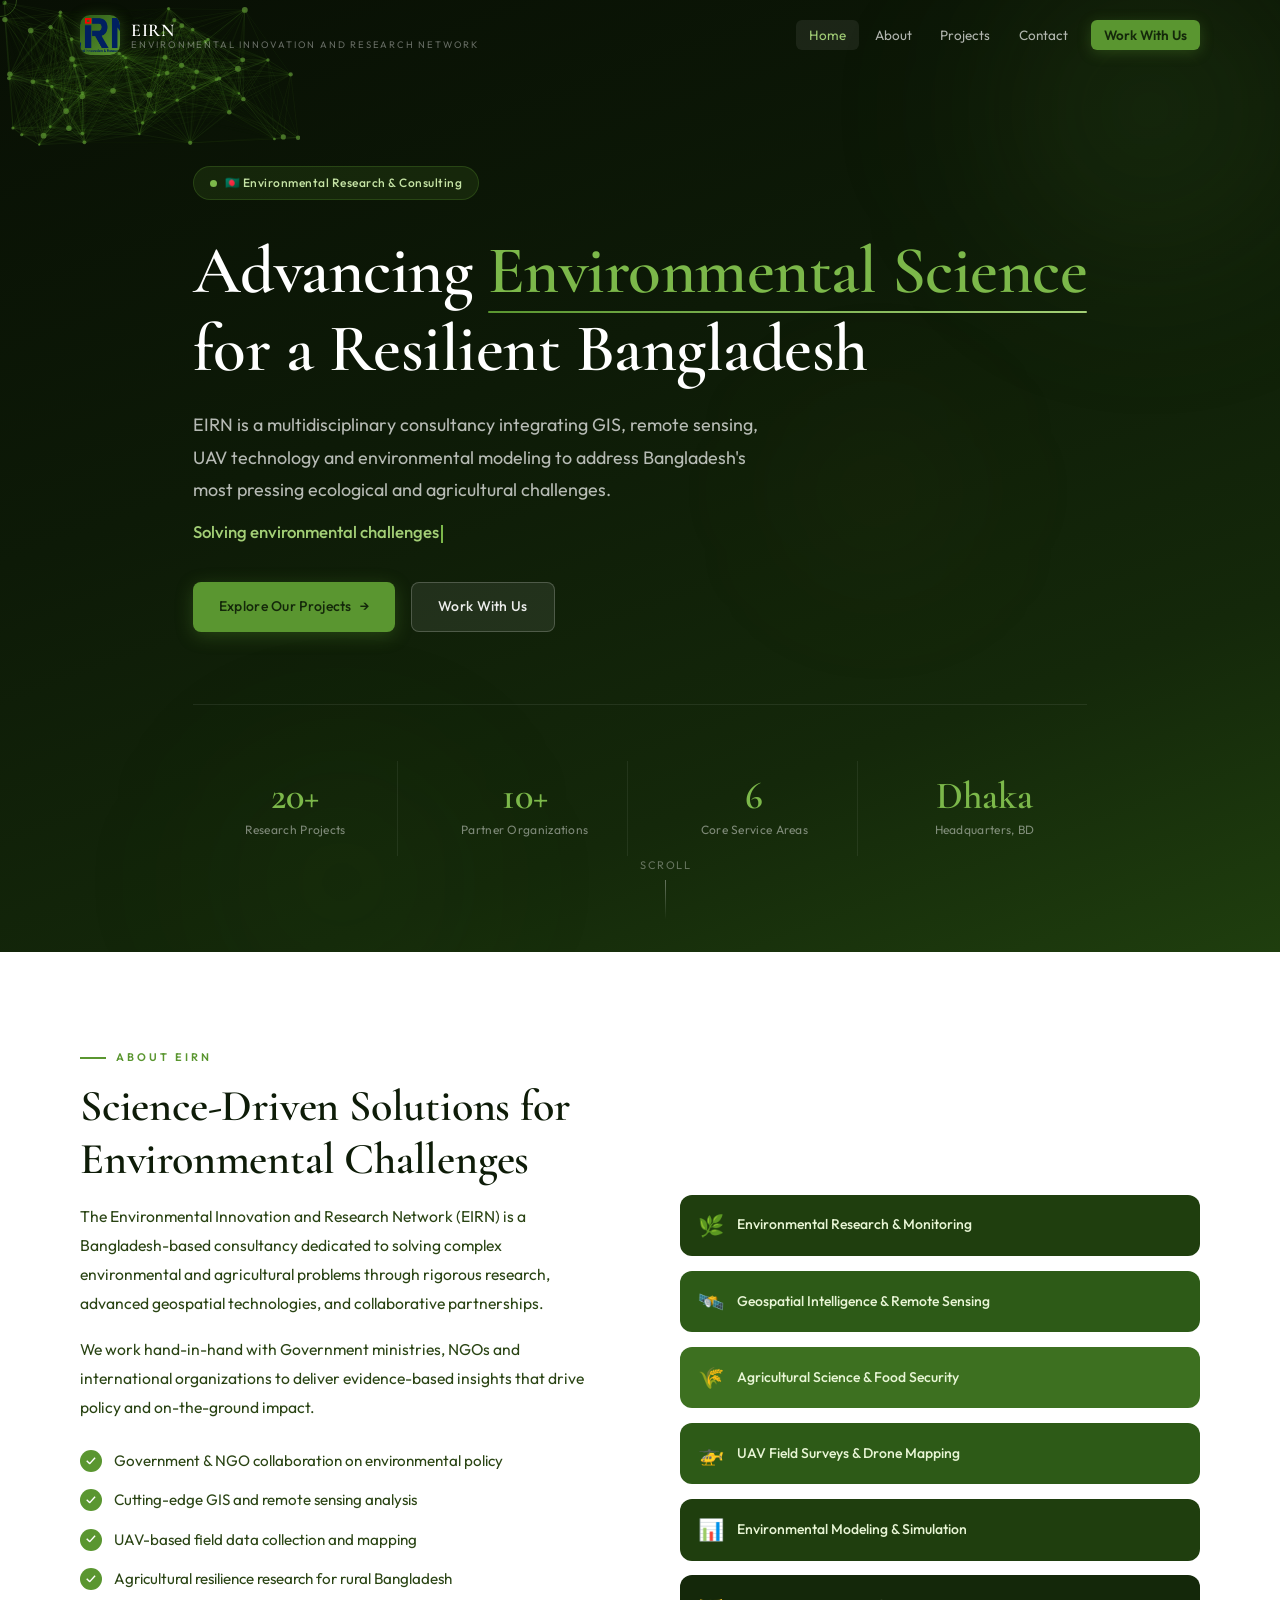
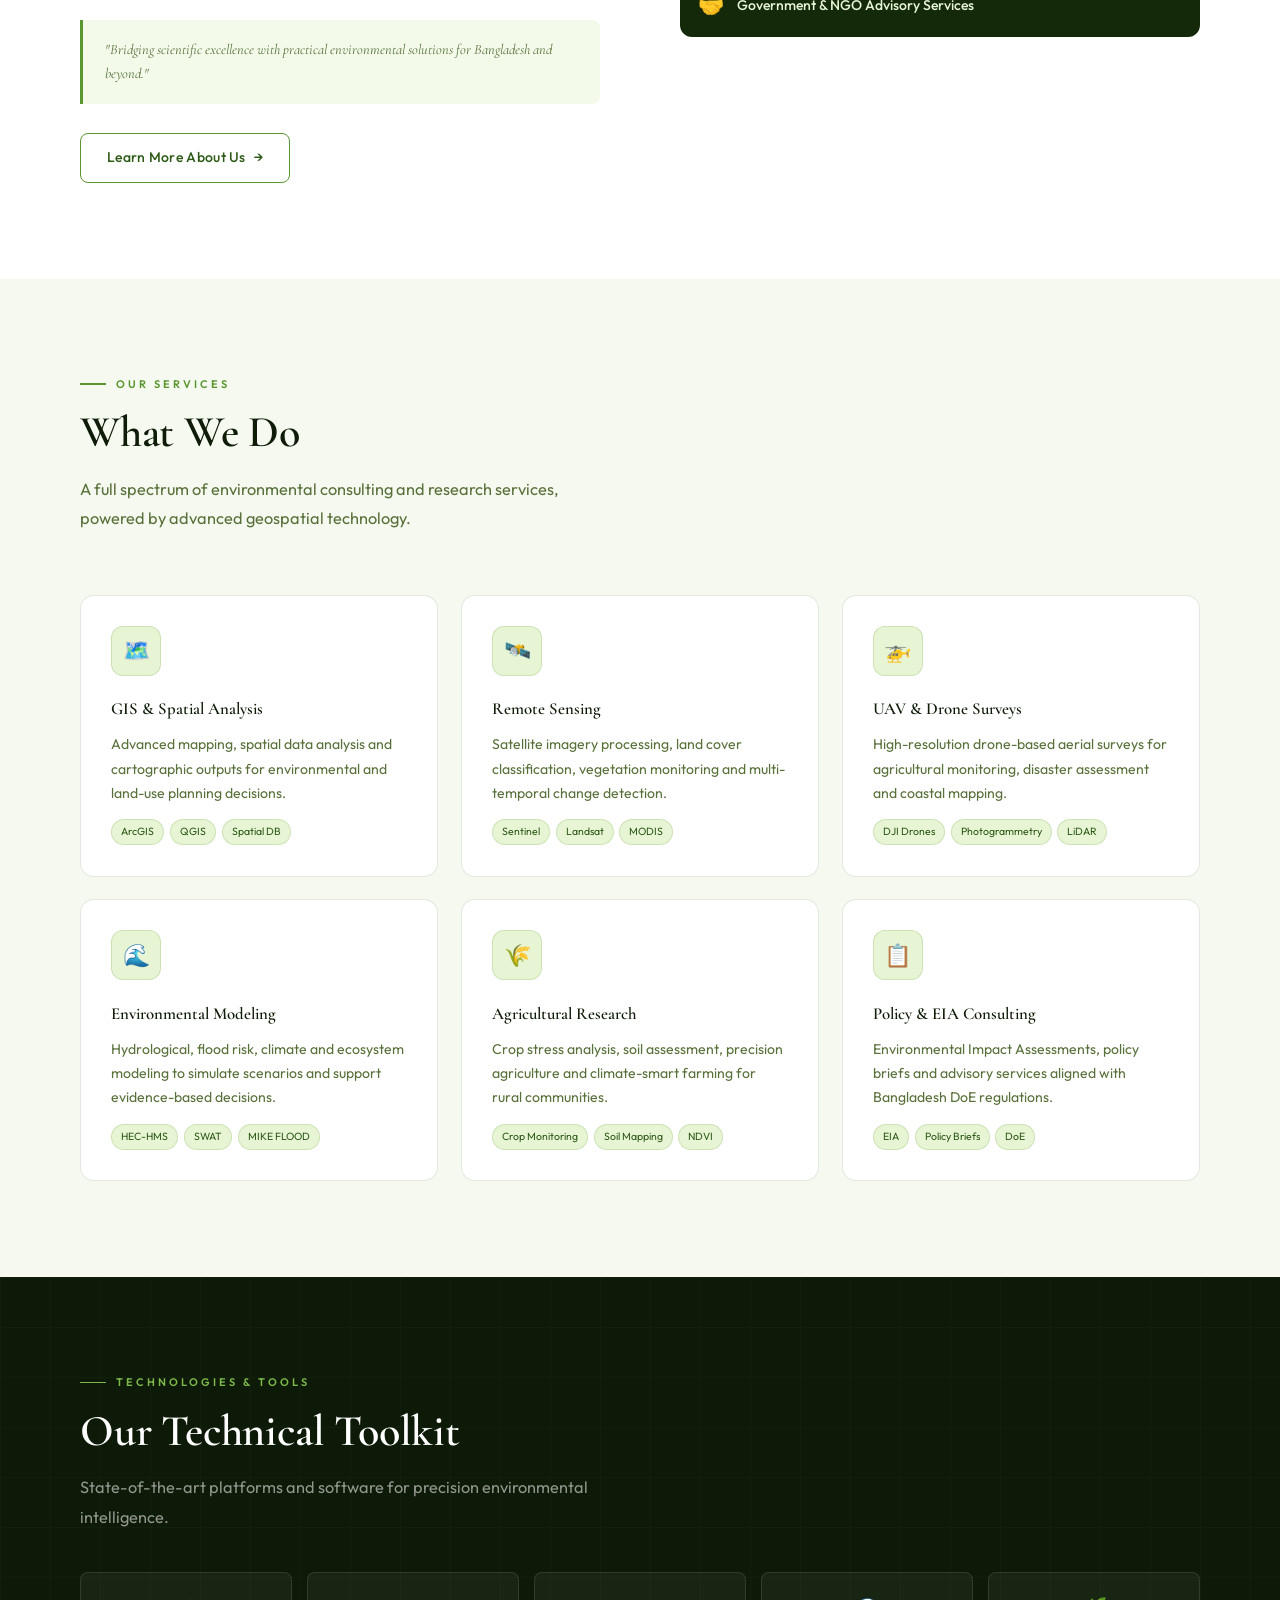
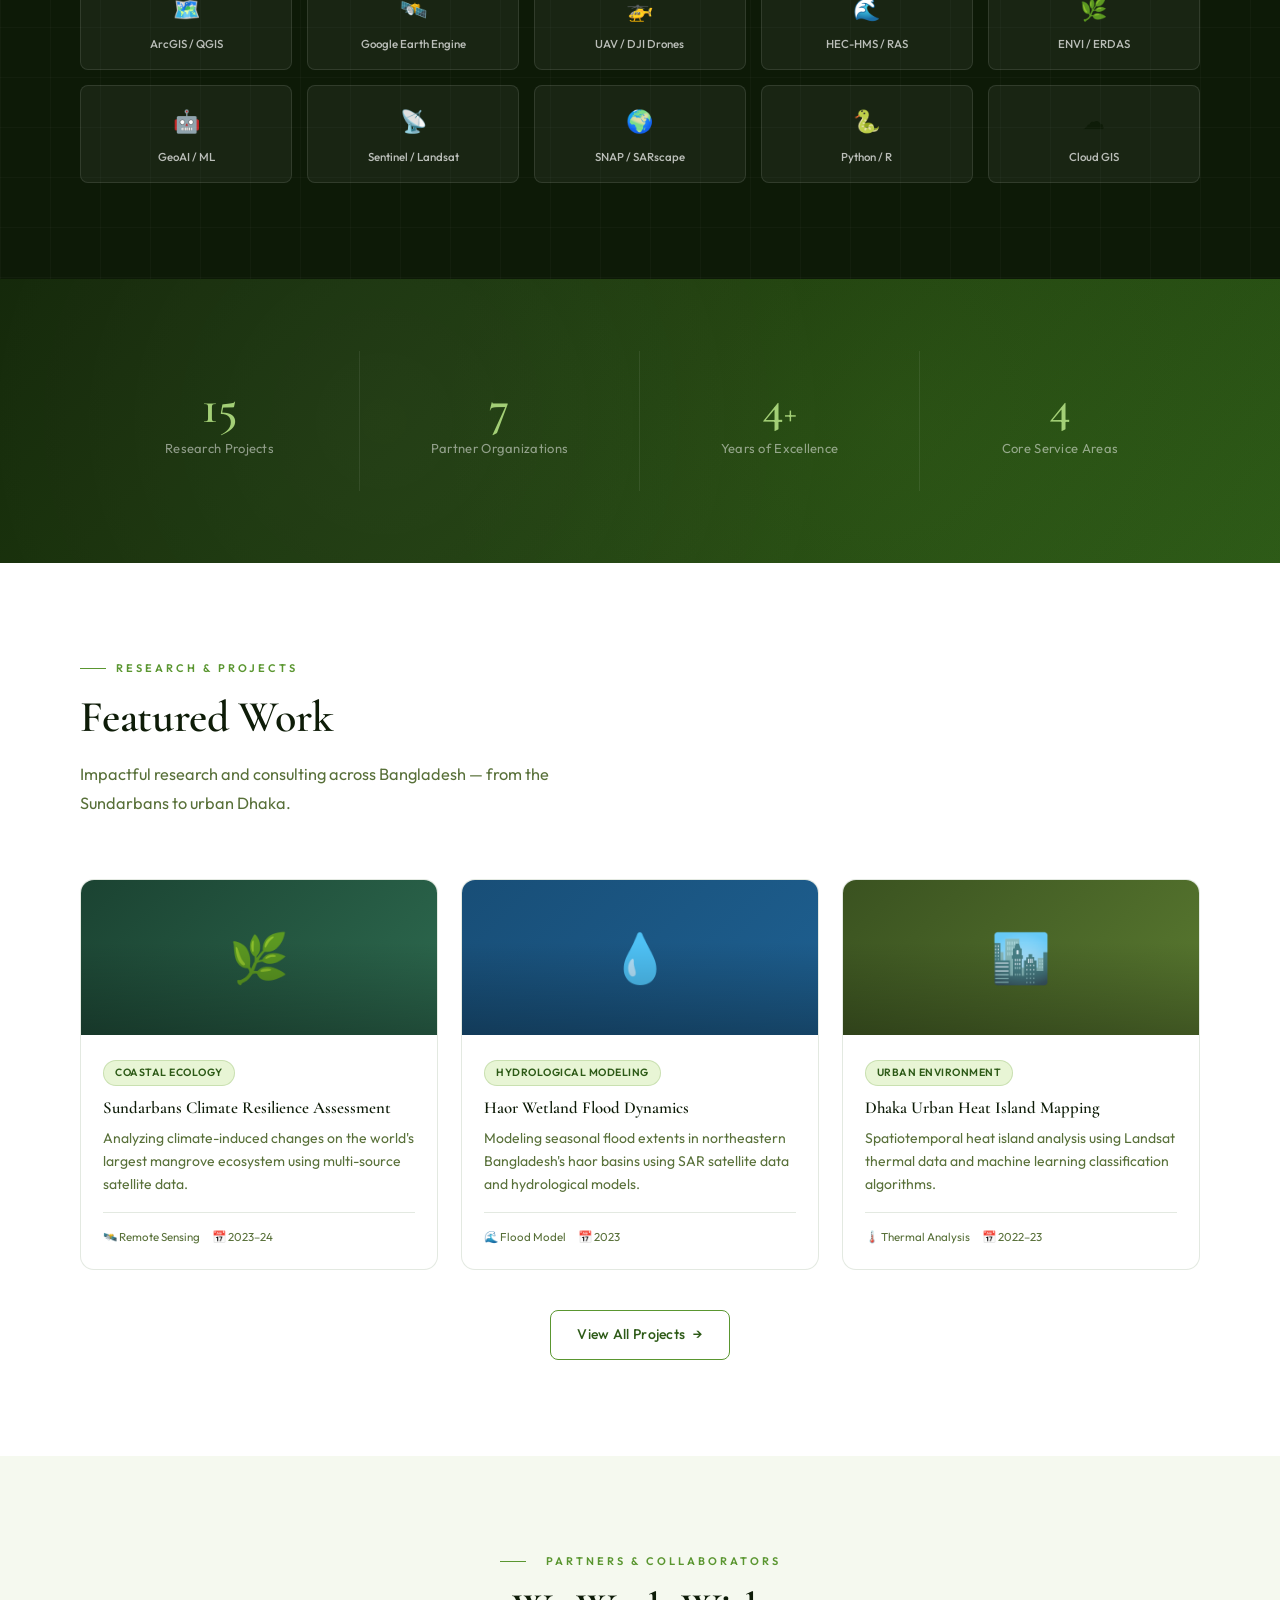
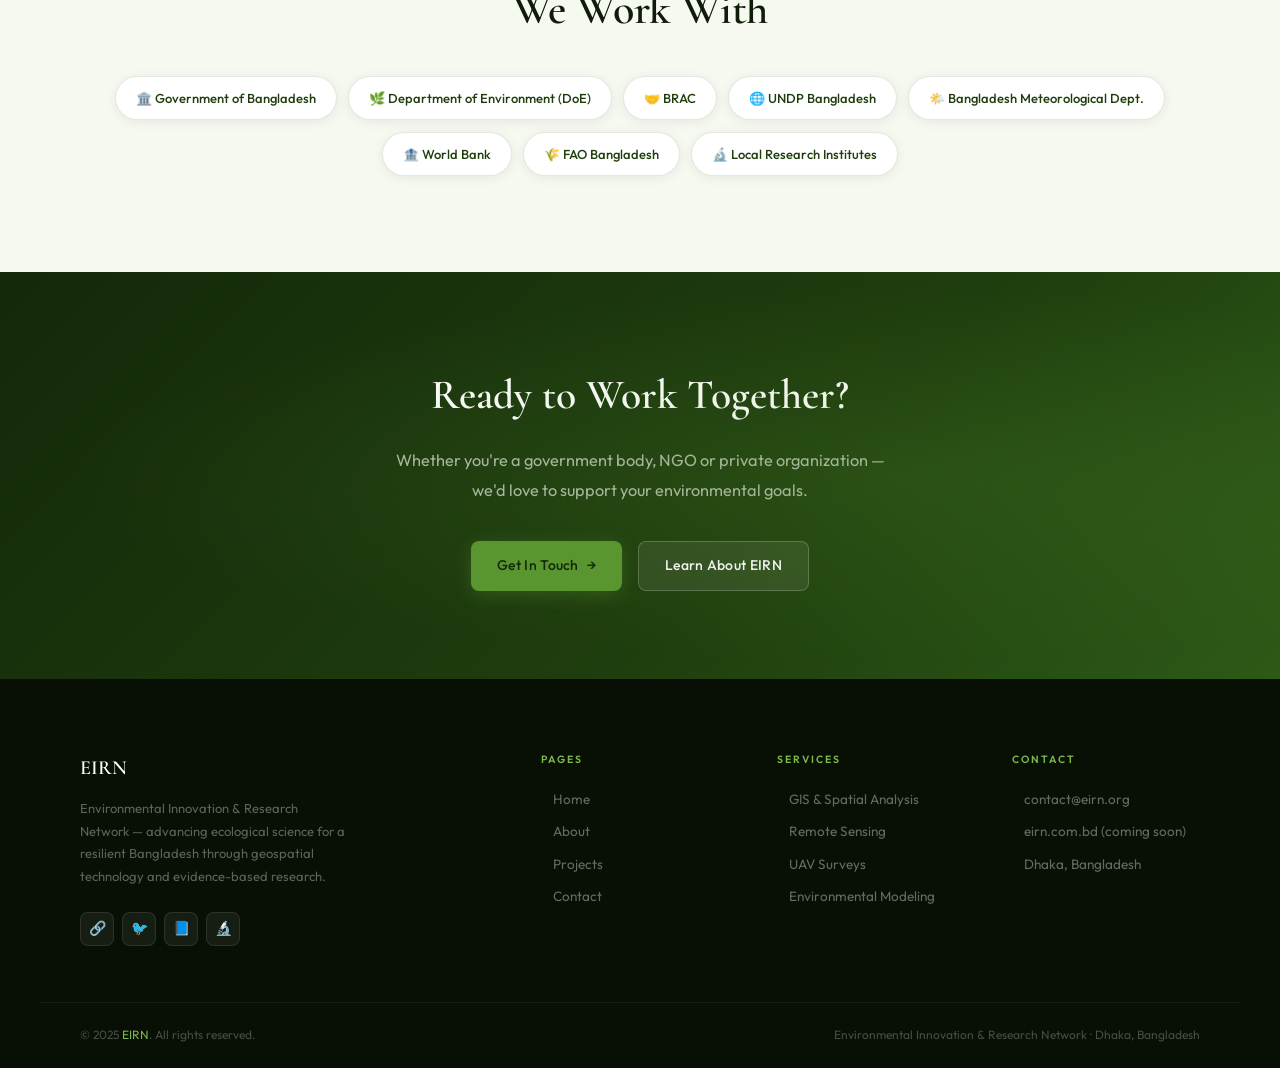
==== index.html @ cb31c7ff "Update index.html" ====
<!DOCTYPE html>
<html lang="en">
<head>
<meta charset="UTF-8"/>
<meta name="viewport" content="width=device-width,initial-scale=2"/>
<title>EIRN | Environmental Innovation & Research Network</title>
<meta name="description" content="Bangladesh-based environmental consultancy using GIS, remote sensing, UAV technology and environmental modeling to solve ecological and agricultural challenges."/>
<link rel="stylesheet" href="style.css"/>
<style>
/* ── HERO ── */
.hero{min-height:100vh;display:flex;align-items:center;position:relative;overflow:hidden;background:linear-gradient(160deg,var(--g900) 0%,var(--g850) 40%,var(--g800) 75%,var(--g700) 100%)}
#hero-canvas{position:absolute;inset:0;z-index:0}
.hero-orbs{position:absolute;inset:0;z-index:0;pointer-events:none;overflow:hidden}
.orb{position:absolute;border-radius:50%;filter:blur(80px);animation:orbFloat 12s ease-in-out infinite alternate}
.orb1{width:420px;height:420px;background:radial-gradient(circle,rgba(90,150,48,.18) 0%,transparent 70%);top:-100px;right:-80px;animation-duration:14s}
.orb2{width:300px;height:300px;background:radial-gradient(circle,rgba(50,110,20,.14) 0%,transparent 70%);bottom:-80px;left:15%;animation-duration:18s;animation-delay:-5s}
.orb3{width:220px;height:220px;background:radial-gradient(circle,rgba(196,160,53,.08) 0%,transparent 70%);top:40%;left:60%;animation-duration:22s;animation-delay:-9s}
@keyframes orbFloat{from{transform:translate(0,0) scale(1)}to{transform:translate(30px,20px) scale(1.06)}}
.hero-in{position:relative;z-index:2;padding-top:var(--nav-h)}
.hero-pill{display:inline-flex;align-items:center;gap:8px;background:rgba(90,150,48,.14);border:1px solid rgba(90,150,48,.28);color:var(--g100);font-size:12px;font-weight:500;padding:6px 16px;border-radius:100px;margin-bottom:2rem;letter-spacing:.5px;animation:fadeHero .7s ease both .2s;opacity:0}
.hero-pill::before{content:'';width:7px;height:7px;background:var(--g300);border-radius:50%;animation:pulse 2s infinite}
@keyframes pulse{0%,100%{opacity:1;transform:scale(1)}50%{opacity:.5;transform:scale(.85)}}
@keyframes fadeHero{from{opacity:0;transform:translateY(16px)}to{opacity:1;transform:none}}
.hero h1{font-family:var(--ff-d);font-size:clamp(2.6rem,5.5vw,4.2rem);font-weight:600;color:#fff;line-height:1.15;letter-spacing:-.5px;margin-bottom:1.4rem;animation:fadeHero .7s ease both .38s;opacity:0}
.hero h1 em{color:var(--g300);font-style:normal;position:relative}
.hero h1 em::after{content:'';position:absolute;bottom:-2px;left:0;right:0;height:2px;background:linear-gradient(90deg,var(--g400),var(--g200));border-radius:2px}
.hero-sub{font-size:1.12rem;color:rgba(255,255,255,.7);max-width:580px;line-height:1.8;margin-bottom:.75rem;animation:fadeHero .7s ease both .52s;opacity:0}
.hero-type{font-size:1.05rem;color:var(--g200);font-weight:500;margin-bottom:2.2rem;min-height:1.6em;animation:fadeHero .7s ease both .64s;opacity:0}
.hero-type-cursor{display:inline-block;width:2px;height:1.1em;background:var(--g300);margin-left:2px;vertical-align:middle;animation:blink .8s step-end infinite}
@keyframes blink{50%{opacity:0}}
.hero-btns{display:flex;gap:1rem;flex-wrap:wrap;animation:fadeHero .7s ease both .76s;opacity:0}
.hero-stats{display:grid;grid-template-columns:repeat(4,1fr);gap:1.5rem;margin-top:4.5rem;padding-top:3.5rem;border-top:1px solid rgba(255,255,255,.08);animation:fadeHero .7s ease both .88s;opacity:0}
.h-stat{text-align:center;padding:1rem .5rem;border-right:1px solid rgba(255,255,255,.07)}
.h-stat:last-child{border-right:none}
.h-stat-n{font-family:var(--ff-d);font-size:2.4rem;font-weight:600;color:var(--g300);line-height:1;display:block}
.h-stat-l{font-size:12px;color:rgba(255,255,255,.45);margin-top:5px;letter-spacing:.3px}
.hero-scroll{position:absolute;bottom:2rem;left:50%;transform:translateX(-50%);z-index:2;display:flex;flex-direction:column;align-items:center;gap:6px;color:rgba(255,255,255,.35);font-size:11px;letter-spacing:1.5px;text-transform:uppercase;animation:fadeHero .7s ease both 1s;opacity:0}
.hero-scroll-line{width:1px;height:40px;background:linear-gradient(to bottom,rgba(255,255,255,.35),transparent);animation:scrollPulse 2s ease-in-out infinite}
@keyframes scrollPulse{0%,100%{transform:scaleY(1);opacity:.4}50%{transform:scaleY(1.2);opacity:.8}}

/* ── ABOUT ── */
#about{background:var(--white)}
.ab-grid{display:grid;grid-template-columns:1fr 1fr;gap:5rem;align-items:center}
.ab-text p{color:var(--mid);font-size:.98rem;line-height:1.85;margin-bottom:1.1rem}
.ab-checks{display:flex;flex-direction:column;gap:.85rem;margin:1.6rem 0}
.ab-quote{margin-top:1.75rem;padding:1.1rem 1.4rem;background:var(--g20);border-left:3px solid var(--g400);border-radius:0 var(--rs) var(--rs) 0;font-style:italic;font-size:.9rem;color:var(--muted);font-family:var(--ff-d)}
.ab-visual{display:flex;flex-direction:column;gap:.9rem}
.ab-badge{display:flex;align-items:center;gap:13px;padding:13px 18px;border-radius:12px;font-size:14px;font-weight:500;color:var(--g50);transition:transform .25s,box-shadow .25s}
.ab-badge:hover{transform:translateX(6px);box-shadow:var(--sh-md)}
.ab-badge-ico{font-size:21px}
.ab1{background:var(--g700)}.ab2{background:var(--g600)}.ab3{background:var(--g500)}.ab4{background:var(--g600)}.ab5{background:var(--g700)}.ab6{background:var(--g800)}

/* ── SERVICES ── */
#services{background:var(--off)}
.sv-grid{display:grid;grid-template-columns:repeat(3,1fr);gap:1.4rem}

/* ── TOOLS ── */
#tools{background:var(--g850);position:relative;overflow:hidden}
#tools::before{content:'';position:absolute;inset:0;background-image:linear-gradient(rgba(255,255,255,.025) 1px,transparent 1px),linear-gradient(90deg,rgba(255,255,255,.025) 1px,transparent 1px);background-size:50px 50px;pointer-events:none}
#tools .s-title{color:#fff}
#tools .label{color:var(--g300)}
#tools .label::before{background:var(--g300)}
#tools .s-sub{color:rgba(255,255,255,.55)}
.tools-grid{display:grid;grid-template-columns:repeat(5,1fr);gap:.9rem;margin-top:2.5rem}

/* ── PROJECTS ── */
#proj-prev{background:var(--white)}
.pj-grid-home{display:grid;grid-template-columns:repeat(3,1fr);gap:1.4rem}
.pj-cta{text-align:center;margin-top:2.5rem}

/* ── STATS BAND ── */
.stats-band{background:linear-gradient(135deg,var(--g800) 0%,var(--g700) 50%,var(--g600) 100%);padding:4.5rem 0;position:relative;overflow:hidden}
.stats-band::before{content:'';position:absolute;inset:0;background-image:radial-gradient(circle at 30% 50%,rgba(255,255,255,.04) 0%,transparent 50%),radial-gradient(circle at 70% 50%,rgba(90,150,48,.12) 0%,transparent 50%);pointer-events:none}
.stats-inner{display:grid;grid-template-columns:repeat(4,1fr);position:relative;z-index:1}
.sb-item{text-align:center;padding:2rem 1.5rem;border-right:1px solid rgba(255,255,255,.08);transition:background .25s}
.sb-item:hover{background:rgba(255,255,255,.04)}
.sb-item:last-child{border:none}
.sb-n{font-family:var(--ff-d);font-size:3rem;font-weight:600;color:var(--g200);line-height:1;display:block;margin-bottom:.4rem}
.sb-suffix{font-size:2rem}
.sb-l{font-size:13px;color:rgba(255,255,255,.5);letter-spacing:.3px}

/* ── PARTNERS ── */
#partners{background:var(--off);text-align:center}
.pills-row{display:flex;flex-wrap:wrap;gap:.7rem;justify-content:center;margin-top:2.5rem}

/* ── RESPONSIVE ── */
@media(max-width:900px){
  .hero-stats{grid-template-columns:repeat(2,1fr)}
  .h-stat{border-right:none;border-bottom:1px solid rgba(255,255,255,.07)}
  .h-stat:nth-child(3),.h-stat:nth-child(4){border-bottom:none}
  .ab-grid{grid-template-columns:1fr;gap:2.5rem}
  .sv-grid{grid-template-columns:1fr 1fr}
  .tools-grid{grid-template-columns:repeat(3,1fr)}
  .pj-grid-home{grid-template-columns:1fr 1fr}
  .stats-inner{grid-template-columns:repeat(2,1fr)}
}
@media(max-width:600px){
  .sv-grid{grid-template-columns:1fr}
  .tools-grid{grid-template-columns:repeat(2,1fr)}
  .pj-grid-home{grid-template-columns:1fr}
  .hero h1{font-size:2.4rem}
  .hero-scroll{display:none}
}
</style>
</head>
<body>

<div id="cur"></div>
<div id="cur-r"></div>

<!-- NAV -->
<nav>
  <div class="nav-in">
    <a class="nav-brand" href="index.html">
      <div class="nav-logo">
        <img src="images/logo.png" alt="EIRN" onerror="this.style.display='none';this.parentElement.innerHTML='<span class=nav-logo-fb>EI</span>'"/>
      </div>
      <div class="nav-nm">
        <span class="nav-nm-m">EIRN</span>
        <span class="nav-nm-s">Environmental Innovation and Research Network</span>
      </div>
    </a>
    <button class="nav-tog" aria-label="Menu" aria-expanded="false"><span></span><span></span><span></span></button>
    <ul class="nav-links">
      <li><a href="index.html">Home</a></li>
      <li><a href="about.html">About</a></li>
      <li><a href="projects.html">Projects</a></li>
      <li><a href="contact.html">Contact</a></li>
      <li><a href="contact.html" class="ncta">Work With Us</a></li>
    </ul>
  </div>
</nav>

<!-- HERO -->
<section class="hero">
  <canvas id="hero-canvas"></canvas>
  <div class="hero-orbs">
    <div class="orb orb1"></div>
    <div class="orb orb2"></div>
    <div class="orb orb3"></div>
  </div>
  <div class="container hero-in">
    <div class="hero-pill">🇧🇩 Environmental Research &amp; Consulting</div>
    <h1>Advancing <em>Environmental Science</em><br>for a Resilient Bangladesh</h1>
    <p class="hero-sub">EIRN is a multidisciplinary consultancy integrating GIS, remote sensing, UAV technology and environmental modeling to address Bangladesh's most pressing ecological and agricultural challenges.</p>
    <p class="hero-type"><span id="hero-type-el"></span><span class="hero-type-cursor"></span></p>
    <div class="hero-btns">
      <a href="projects.html" class="btn btn-p">Explore Our Projects <span class="arr">→</span></a>
      <a href="contact.html" class="btn btn-gh">Work With Us</a>
    </div>
    <div class="hero-stats">
      <div class="h-stat"><span class="h-stat-n counter" data-target="20" data-suffix="+">20+</span><div class="h-stat-l">Research Projects</div></div>
      <div class="h-stat"><span class="h-stat-n counter" data-target="10" data-suffix="+">10+</span><div class="h-stat-l">Partner Organizations</div></div>
      <div class="h-stat"><span class="h-stat-n counter" data-target="6">6</span><div class="h-stat-l">Core Service Areas</div></div>
      <div class="h-stat"><span class="h-stat-n">Dhaka</span><div class="h-stat-l">Headquarters, BD</div></div>
    </div>
  </div>
  <div class="hero-scroll">Scroll<div class="hero-scroll-line"></div></div>
</section>

<!-- ABOUT STRIP -->
<section id="about">
  <div class="container">
    <div class="ab-grid">
      <div class="ab-text rv-l">
        <div class="label">About EIRN</div>
        <h2 class="s-title">Science-Driven Solutions for Environmental Challenges</h2>
        <p>The Environmental Innovation and Research Network (EIRN) is a Bangladesh-based consultancy dedicated to solving complex environmental and agricultural problems through rigorous research, advanced geospatial technologies, and collaborative partnerships.</p>
        <p>We work hand-in-hand with Government ministries, NGOs and international organizations to deliver evidence-based insights that drive policy and on-the-ground impact.</p>
        <div class="ab-checks">
          <div class="chk"><div class="chk-dot"></div><span>Government &amp; NGO collaboration on environmental policy</span></div>
          <div class="chk"><div class="chk-dot"></div><span>Cutting-edge GIS and remote sensing analysis</span></div>
          <div class="chk"><div class="chk-dot"></div><span>UAV-based field data collection and mapping</span></div>
          <div class="chk"><div class="chk-dot"></div><span>Agricultural resilience research for rural Bangladesh</span></div>
        </div>
        <div class="ab-quote">"Bridging scientific excellence with practical environmental solutions for Bangladesh and beyond."</div>
        <a href="about.html" class="btn btn-og" style="margin-top:1.8rem">Learn More About Us <span class="arr">→</span></a>
      </div>
      <div class="ab-visual rv-r">
        <div class="ab-badge ab1 tilt"><span class="ab-badge-ico">🌿</span>Environmental Research &amp; Monitoring</div>
        <div class="ab-badge ab2 tilt"><span class="ab-badge-ico">🛰️</span>Geospatial Intelligence &amp; Remote Sensing</div>
        <div class="ab-badge ab3 tilt"><span class="ab-badge-ico">🌾</span>Agricultural Science &amp; Food Security</div>
        <div class="ab-badge ab4 tilt"><span class="ab-badge-ico">🚁</span>UAV Field Surveys &amp; Drone Mapping</div>
        <div class="ab-badge ab5 tilt"><span class="ab-badge-ico">📊</span>Environmental Modeling &amp; Simulation</div>
        <div class="ab-badge ab6 tilt"><span class="ab-badge-ico">🤝</span>Government &amp; NGO Advisory Services</div>
      </div>
    </div>
  </div>
</section>

<!-- SERVICES -->
<section id="services">
  <div class="container">
    <div class="s-head rv">
      <div class="label">Our Services</div>
      <h2 class="s-title">What We Do</h2>
      <p class="s-sub">A full spectrum of environmental consulting and research services, powered by advanced geospatial technology.</p>
    </div>
    <div class="sv-grid stag">
      <div class="sv-card tilt"><div class="sv-ico">🗺️</div><div class="sv-title">GIS & Spatial Analysis</div><p class="sv-desc">Advanced mapping, spatial data analysis and cartographic outputs for environmental and land-use planning decisions.</p><div class="sv-tags"><span class="sv-tag">ArcGIS</span><span class="sv-tag">QGIS</span><span class="sv-tag">Spatial DB</span></div></div>
      <div class="sv-card tilt"><div class="sv-ico">🛰️</div><div class="sv-title">Remote Sensing</div><p class="sv-desc">Satellite imagery processing, land cover classification, vegetation monitoring and multi-temporal change detection.</p><div class="sv-tags"><span class="sv-tag">Sentinel</span><span class="sv-tag">Landsat</span><span class="sv-tag">MODIS</span></div></div>
      <div class="sv-card tilt"><div class="sv-ico">🚁</div><div class="sv-title">UAV & Drone Surveys</div><p class="sv-desc">High-resolution drone-based aerial surveys for agricultural monitoring, disaster assessment and coastal mapping.</p><div class="sv-tags"><span class="sv-tag">DJI Drones</span><span class="sv-tag">Photogrammetry</span><span class="sv-tag">LiDAR</span></div></div>
      <div class="sv-card tilt"><div class="sv-ico">🌊</div><div class="sv-title">Environmental Modeling</div><p class="sv-desc">Hydrological, flood risk, climate and ecosystem modeling to simulate scenarios and support evidence-based decisions.</p><div class="sv-tags"><span class="sv-tag">HEC-HMS</span><span class="sv-tag">SWAT</span><span class="sv-tag">MIKE FLOOD</span></div></div>
      <div class="sv-card tilt"><div class="sv-ico">🌾</div><div class="sv-title">Agricultural Research</div><p class="sv-desc">Crop stress analysis, soil assessment, precision agriculture and climate-smart farming for rural communities.</p><div class="sv-tags"><span class="sv-tag">Crop Monitoring</span><span class="sv-tag">Soil Mapping</span><span class="sv-tag">NDVI</span></div></div>
      <div class="sv-card tilt"><div class="sv-ico">📋</div><div class="sv-title">Policy & EIA Consulting</div><p class="sv-desc">Environmental Impact Assessments, policy briefs and advisory services aligned with Bangladesh DoE regulations.</p><div class="sv-tags"><span class="sv-tag">EIA</span><span class="sv-tag">Policy Briefs</span><span class="sv-tag">DoE</span></div></div>
    </div>
  </div>
</section>

<!-- TOOLS -->
<section id="tools">
  <div class="container">
    <div class="rv">
      <div class="label">Technologies & Tools</div>
      <h2 class="s-title">Our Technical Toolkit</h2>
      <p class="s-sub">State-of-the-art platforms and software for precision environmental intelligence.</p>
    </div>
    <div class="tools-grid stag">
      <div class="tc"><div class="tc-ico">🗺️</div><div class="tc-n">ArcGIS / QGIS</div></div>
      <div class="tc"><div class="tc-ico">🛰️</div><div class="tc-n">Google Earth Engine</div></div>
      <div class="tc"><div class="tc-ico">🚁</div><div class="tc-n">UAV / DJI Drones</div></div>
      <div class="tc"><div class="tc-ico">🌊</div><div class="tc-n">HEC-HMS / RAS</div></div>
      <div class="tc"><div class="tc-ico">🌿</div><div class="tc-n">ENVI / ERDAS</div></div>
      <div class="tc"><div class="tc-ico">🤖</div><div class="tc-n">GeoAI / ML</div></div>
      <div class="tc"><div class="tc-ico">📡</div><div class="tc-n">Sentinel / Landsat</div></div>
      <div class="tc"><div class="tc-ico">🌍</div><div class="tc-n">SNAP / SARscape</div></div>
      <div class="tc"><div class="tc-ico">🐍</div><div class="tc-n">Python / R</div></div>
      <div class="tc"><div class="tc-ico">☁️</div><div class="tc-n">Cloud GIS</div></div>
    </div>
  </div>
</section>

<!-- STATS BAND -->
<div class="stats-band">
  <div class="container stats-inner stag">
    <div class="sb-item"><span class="sb-n"><span class="counter" data-target="20" data-suffix="+">20</span></span><div class="sb-l">Research Projects</div></div>
    <div class="sb-item"><span class="sb-n"><span class="counter" data-target="10" data-suffix="+">10</span></span><div class="sb-l">Partner Organizations</div></div>
    <div class="sb-item"><span class="sb-n"><span class="counter" data-target="5">5</span><span class="sb-suffix">+</span></span><div class="sb-l">Years of Excellence</div></div>
    <div class="sb-item"><span class="sb-n"><span class="counter" data-target="6">6</span></span><div class="sb-l">Core Service Areas</div></div>
  </div>
</div>

<!-- PROJECTS PREVIEW -->
<section id="proj-prev">
  <div class="container">
    <div class="s-head rv">
      <div class="label">Research & Projects</div>
      <h2 class="s-title">Featured Work</h2>
      <p class="s-sub">Impactful research and consulting across Bangladesh — from the Sundarbans to urban Dhaka.</p>
    </div>
    <div class="pj-grid-home stag">
      <div class="pj-card"><div class="pj-img" style="background:linear-gradient(135deg,#1B4332,#2D6A4F)">🌿</div><div class="pj-body"><div class="pj-tag">Coastal Ecology</div><div class="pj-title">Sundarbans Climate Resilience Assessment</div><p class="pj-desc">Analyzing climate-induced changes on the world's largest mangrove ecosystem using multi-source satellite data.</p><div class="pj-meta"><span>🛰️ Remote Sensing</span><span>📅 2023–24</span></div></div></div>
      <div class="pj-card"><div class="pj-img" style="background:linear-gradient(135deg,#184E77,#1E6091)">💧</div><div class="pj-body"><div class="pj-tag">Hydrological Modeling</div><div class="pj-title">Haor Wetland Flood Dynamics</div><p class="pj-desc">Modeling seasonal flood extents in northeastern Bangladesh's haor basins using SAR satellite data and hydrological models.</p><div class="pj-meta"><span>🌊 Flood Model</span><span>📅 2023</span></div></div></div>
      <div class="pj-card"><div class="pj-img" style="background:linear-gradient(135deg,#3a5220,#5a7a30)">🏙️</div><div class="pj-body"><div class="pj-tag">Urban Environment</div><div class="pj-title">Dhaka Urban Heat Island Mapping</div><p class="pj-desc">Spatiotemporal heat island analysis using Landsat thermal data and machine learning classification algorithms.</p><div class="pj-meta"><span>🌡️ Thermal Analysis</span><span>📅 2022–23</span></div></div></div>
    </div>
    <div class="pj-cta rv"><a href="projects.html" class="btn btn-og">View All Projects <span class="arr">→</span></a></div>
  </div>
</section>

<!-- PARTNERS -->
<section id="partners">
  <div class="container">
    <div class="rv" style="text-align:center">
      <div class="label" style="justify-content:center"><span></span>Partners &amp; Collaborators</div>
      <h2 class="s-title" style="text-align:center">We Work With</h2>
    </div>
    <div class="pills-row rv">
      <div class="pill">🏛️ Government of Bangladesh</div>
      <div class="pill">🌿 Department of Environment (DoE)</div>
      <div class="pill">🤝 BRAC</div>
      <div class="pill">🌐 UNDP Bangladesh</div>
      <div class="pill">🌤️ Bangladesh Meteorological Dept.</div>
      <div class="pill">🏦 World Bank</div>
      <div class="pill">🌾 FAO Bangladesh</div>
      <div class="pill">🔬 Local Research Institutes</div>
    </div>
  </div>
</section>

<!-- CTA -->
<div class="cta-band">
  <div class="container rv">
    <h2>Ready to Work Together?</h2>
    <p>Whether you're a government body, NGO or private organization — we'd love to support your environmental goals.</p>
    <div class="cta-acts">
      <a href="contact.html" class="btn btn-p">Get In Touch <span class="arr">→</span></a>
      <a href="about.html" class="btn btn-gh">Learn About EIRN</a>
    </div>
  </div>
</div>

<!-- FOOTER -->
<footer>
  <div class="ft-grid">
    <div>
      <div class="ft-nm">EIRN</div>
      <p class="ft-desc">Environmental Innovation &amp; Research Network — advancing ecological science for a resilient Bangladesh through geospatial technology and evidence-based research.</p>
      <div class="ft-soc">
        <a href="#" title="LinkedIn">🔗</a>
        <a href="#" title="Twitter">🐦</a>
        <a href="#" title="Facebook">📘</a>
        <a href="#" title="ResearchGate">🔬</a>
      </div>
    </div>
    <div class="ft-col"><h4>Pages</h4><ul><li><a href="index.html">Home</a></li><li><a href="about.html">About</a></li><li><a href="projects.html">Projects</a></li><li><a href="contact.html">Contact</a></li></ul></div>
    <div class="ft-col"><h4>Services</h4><ul><li><a href="about.html#services">GIS & Spatial Analysis</a></li><li><a href="about.html#services">Remote Sensing</a></li><li><a href="about.html#services">UAV Surveys</a></li><li><a href="about.html#services">Environmental Modeling</a></li></ul></div>
    <div class="ft-col"><h4>Contact</h4><ul><li><a href="mailto:contact@eirn.org">contact@eirn.org</a></li><li><a href="#">eirn.com.bd (coming soon)</a></li><li><a href="#">Dhaka, Bangladesh</a></li></ul></div>
  </div>
  <div class="ft-bot">
    <span>© 2025 <em>EIRN</em>. All rights reserved.</span>
    <span>Environmental Innovation &amp; Research Network · Dhaka, Bangladesh</span>
  </div>
</footer>

<script src="script.js"></script>
<script>
// Hero particle canvas
initParticles(document.getElementById('hero-canvas'),{count:65,speed:.35,color:'rgba(120,185,70,.55)',lineColor:'rgba(90,150,48,.18)',maxDist:140});

// Typing animation
typeText(document.getElementById('hero-type-el'),[
  'Solving environmental challenges with data.',
  'GIS · Remote Sensing · UAV · Modeling.',
  'Working with Government & NGOs in Bangladesh.',
  'From the Sundarbans to the Himalayas.',
]);
</script>
</body>
</html>
---- style.css ----
/* ============================================================
   EIRN v2.0 — Global Stylesheet
   ============================================================ */
@import url('https://fonts.googleapis.com/css2?family=Cormorant+Garamond:ital,wght@0,500;0,600;0,700;1,500;1,600&family=Outfit:wght@300;400;500;600&display=swap');

*,*::before,*::after{box-sizing:border-box;margin:0;padding:0}

:root{
  --g900:#080f04; --g850:#0d1a07; --g800:#14280a;
  --g700:#1f3e0e; --g600:#2d5a17; --g500:#3d7020;
  --g400:#5a9630; --g300:#7cb84a; --g200:#a3cf76;
  --g100:#c5e3a5; --g50:#e8f5d5; --g20:#f4faea;
  --gold:#c4a035; --gold-l:#dfc26a;
  --white:#fff; --off:#f5f9ef;
  --dark:#0e1c08; --mid:#2a4414; --muted:#587039;
  --border:rgba(45,90,23,.13); --border2:rgba(45,90,23,.26);
  --sh-sm:0 2px 12px rgba(8,20,3,.07);
  --sh-md:0 8px 30px rgba(8,20,3,.12);
  --sh-lg:0 20px 60px rgba(8,20,3,.18);
  --ff-d:'Cormorant Garamond',Georgia,serif;
  --ff-b:'Outfit',system-ui,sans-serif;
  --nav-h:70px; --max:1200px;
  --r:14px; --rs:8px;
  --ease:cubic-bezier(.4,0,.2,1);
}

html{scroll-behavior:smooth}
body{font-family:var(--ff-b);color:var(--dark);background:var(--off);line-height:1.7;overflow-x:hidden}
img{max-width:100%;display:block}
a{color:inherit}

/* CURSOR */
#cur,#cur-r{position:fixed;pointer-events:none;z-index:9999;border-radius:50%;transform:translate(-50%,-50%);transition:transform .08s,width .2s,height .2s}
#cur{width:10px;height:10px;background:var(--g400);mix-blend-mode:multiply}
#cur-r{width:34px;height:34px;border:1.5px solid rgba(90,150,48,.4);transition:transform .15s,width .2s,height .2s}
@media(hover:none){#cur,#cur-r{display:none}}

/* LAYOUT */
.container{max-width:var(--max);margin:0 auto;padding:0 2.5rem}
section{padding:6rem 0}

/* TYPOGRAPHY */
.label{font-size:11px;font-weight:600;letter-spacing:3px;text-transform:uppercase;color:var(--g400);margin-bottom:.8rem;display:flex;align-items:center;gap:10px}
.label::before{content:'';width:26px;height:1.5px;background:var(--g400);flex-shrink:0}
.s-title{font-family:var(--ff-d);font-size:clamp(1.9rem,3.6vw,2.75rem);font-weight:600;color:var(--dark);line-height:1.2;margin-bottom:1rem;letter-spacing:-.2px}
.s-sub{font-size:1.02rem;color:var(--muted);max-width:540px;line-height:1.8}
.s-head{margin-bottom:3.8rem}

/* BUTTONS */
.btn{display:inline-flex;align-items:center;gap:8px;font-family:var(--ff-b);font-size:14px;font-weight:500;text-decoration:none;border:none;cursor:pointer;padding:12px 26px;border-radius:var(--rs);transition:all .28s var(--ease);letter-spacing:.3px;position:relative;overflow:hidden}
.btn::after{content:'';position:absolute;inset:0;background:rgba(255,255,255,.1);transform:scaleX(0);transform-origin:left;transition:transform .3s var(--ease)}
.btn:hover::after{transform:scaleX(1)}
.btn-p{background:var(--g400);color:var(--g800);box-shadow:0 4px 18px rgba(90,150,48,.32)}
.btn-p:hover{background:var(--g300);transform:translateY(-2px);box-shadow:0 8px 28px rgba(90,150,48,.42)}
.btn-gh{background:rgba(255,255,255,.08);color:rgba(255,255,255,.92);border:1px solid rgba(255,255,255,.2);backdrop-filter:blur(8px)}
.btn-gh:hover{background:rgba(255,255,255,.14);border-color:rgba(255,255,255,.38);transform:translateY(-2px)}
.btn-og{background:transparent;color:var(--g600);border:1.5px solid var(--g400)}
.btn-og:hover{background:var(--g600);color:var(--white);transform:translateY(-2px)}
.arr{transition:transform .2s}
.btn:hover .arr{transform:translateX(4px)}

/* NAV */
nav{position:fixed;top:0;left:0;right:0;z-index:1000;height:var(--nav-h);transition:background .4s,box-shadow .4s,backdrop-filter .4s}
nav.scrolled{background:rgba(10,20,5,.88);backdrop-filter:blur(22px) saturate(1.5);-webkit-backdrop-filter:blur(22px) saturate(1.5);box-shadow:0 1px 0 rgba(255,255,255,.05),var(--sh-sm)}
.nav-in{max-width:var(--max);margin:0 auto;padding:0 2.5rem;height:100%;display:flex;align-items:center;justify-content:space-between}
.nav-brand{display:flex;align-items:center;gap:11px;text-decoration:none;flex-shrink:0}
.nav-logo{width:40px;height:40px;border-radius:10px;background:linear-gradient(135deg,var(--g600),var(--g400));display:flex;align-items:center;justify-content:center;overflow:hidden;box-shadow:0 2px 14px rgba(90,150,48,.38);transition:transform .3s}
.nav-logo:hover{transform:rotate(-5deg) scale(1.06)}
.nav-logo img{width:100%;height:100%;object-fit:cover;border-radius:10px}
.nav-logo-fb{font-family:var(--ff-d);font-size:17px;font-weight:700;color:#fff}
.nav-nm{display:flex;flex-direction:column;gap:1px}
.nav-nm-m{font-family:var(--ff-d);font-size:18px;font-weight:600;color:#fff;letter-spacing:.5px;line-height:1}
.nav-nm-s{font-size:9.5px;font-weight:400;letter-spacing:1.8px;color:rgba(255,255,255,.38);text-transform:uppercase;line-height:1}
.nav-links{display:flex;gap:.15rem;list-style:none;align-items:center}
.nav-links a{color:rgba(255,255,255,.68);text-decoration:none;font-size:13.5px;font-weight:400;padding:6px 13px;border-radius:6px;transition:color .2s,background .2s}
.nav-links a:hover,.nav-links a.active{color:#fff;background:rgba(255,255,255,.07)}
.nav-links a.active{color:var(--g200)}
.nav-links .ncta{background:var(--g400)!important;color:var(--g800)!important;font-weight:600!important;margin-left:.5rem;box-shadow:0 3px 14px rgba(90,150,48,.3)}
.nav-links .ncta:hover{background:var(--g300)!important;transform:translateY(-1px)}
.nav-tog{display:none;flex-direction:column;gap:5px;cursor:pointer;background:none;border:none;padding:6px}
.nav-tog span{display:block;width:22px;height:1.5px;background:rgba(255,255,255,.85);border-radius:2px;transition:.3s}
.nav-tog.open span:nth-child(1){transform:translateY(6.5px) rotate(45deg)}
.nav-tog.open span:nth-child(2){opacity:0;transform:scaleX(0)}
.nav-tog.open span:nth-child(3){transform:translateY(-6.5px) rotate(-45deg)}

/* PAGE HERO */
.ph{background:linear-gradient(150deg,var(--g850) 0%,var(--g800) 55%,var(--g700) 100%);padding:9rem 0 5.5rem;text-align:center;position:relative;overflow:hidden}
.ph canvas{position:absolute;inset:0;opacity:.35}
.ph-ov{position:absolute;inset:0;pointer-events:none;background:radial-gradient(ellipse at 60% 40%,rgba(90,150,48,.12) 0%,transparent 65%)}
.ph-in{position:relative;z-index:2}
.ph .label{justify-content:center;color:var(--g200)}
.ph .label::before{background:var(--g200)}
.ph h1{font-family:var(--ff-d);font-size:clamp(2.2rem,5vw,3.5rem);font-weight:600;color:#fff;line-height:1.15;margin-bottom:1.25rem}
.ph p{font-size:1.05rem;color:rgba(255,255,255,.62);max-width:540px;margin:0 auto;line-height:1.8}

/* SCROLL REVEAL */
.rv{opacity:0;transform:translateY(26px);transition:opacity .65s var(--ease),transform .65s var(--ease)}
.rv.on{opacity:1;transform:none}
.rv-l{opacity:0;transform:translateX(-26px);transition:opacity .65s var(--ease),transform .65s var(--ease)}
.rv-l.on{opacity:1;transform:none}
.rv-r{opacity:0;transform:translateX(26px);transition:opacity .65s var(--ease),transform .65s var(--ease)}
.rv-r.on{opacity:1;transform:none}
.rv-sc{opacity:0;transform:scale(.93);transition:opacity .6s var(--ease),transform .6s var(--ease)}
.rv-sc.on{opacity:1;transform:none}
.stag>*{opacity:0;transform:translateY(18px);transition:opacity .5s var(--ease),transform .5s var(--ease)}
.stag.on>*:nth-child(1){opacity:1;transform:none;transition-delay:.04s}
.stag.on>*:nth-child(2){opacity:1;transform:none;transition-delay:.11s}
.stag.on>*:nth-child(3){opacity:1;transform:none;transition-delay:.18s}
.stag.on>*:nth-child(4){opacity:1;transform:none;transition-delay:.25s}
.stag.on>*:nth-child(5){opacity:1;transform:none;transition-delay:.32s}
.stag.on>*:nth-child(6){opacity:1;transform:none;transition-delay:.39s}
.stag.on>*:nth-child(7){opacity:1;transform:none;transition-delay:.46s}
.stag.on>*:nth-child(8){opacity:1;transform:none;transition-delay:.53s}
.stag.on>*:nth-child(9){opacity:1;transform:none;transition-delay:.60s}
.stag.on>*:nth-child(10){opacity:1;transform:none;transition-delay:.67s}

/* CARD */
.card{background:var(--white);border-radius:var(--r);border:1px solid var(--border);transition:transform .3s var(--ease),box-shadow .3s var(--ease),border-color .3s}
.card:hover{transform:translateY(-5px);box-shadow:var(--sh-lg);border-color:var(--border2)}

/* TOOLS */
.tc{background:rgba(255,255,255,.05);border:1px solid rgba(255,255,255,.1);border-radius:var(--rs);padding:1.1rem .85rem;text-align:center;cursor:default;transition:background .25s,border-color .25s,transform .25s}
.tc:hover{background:rgba(90,150,48,.14);border-color:rgba(90,150,48,.4);transform:translateY(-3px)}
.tc-ico{font-size:22px;margin-bottom:.5rem}
.tc-n{font-size:11.5px;font-weight:500;color:rgba(255,255,255,.7);line-height:1.35}

/* PARTNER PILL */
.pill{display:inline-flex;align-items:center;background:var(--white);border:1px solid var(--border);border-radius:100px;padding:10px 20px;font-size:13px;font-weight:500;color:var(--g700);box-shadow:var(--sh-sm);transition:transform .2s,box-shadow .2s,border-color .2s}
.pill:hover{transform:translateY(-2px);box-shadow:var(--sh-md);border-color:var(--g200)}

/* CHECK */
.chk{display:flex;align-items:flex-start;gap:12px;font-size:.95rem;color:var(--mid)}
.chk-dot{width:22px;height:22px;background:var(--g400);border-radius:50%;display:flex;align-items:center;justify-content:center;flex-shrink:0;margin-top:2px}
.chk-dot::after{content:'✓';color:#fff;font-size:12px;font-weight:600}

/* PROJECT CARD */
.pj-card{border-radius:var(--r);overflow:hidden;border:1px solid var(--border);background:var(--white);transition:transform .3s var(--ease),box-shadow .3s var(--ease)}
.pj-card:hover{transform:translateY(-5px);box-shadow:var(--sh-lg)}
.pj-card[data-hide="1"]{display:none}
.pj-img{height:155px;display:flex;align-items:center;justify-content:center;font-size:3rem;position:relative;overflow:hidden}
.pj-img::after{content:'';position:absolute;inset:0;background:linear-gradient(to bottom,transparent 40%,rgba(0,0,0,.3));pointer-events:none}
.pj-body{padding:1.4rem}
.pj-tag{display:inline-block;font-size:10.5px;font-weight:600;letter-spacing:.5px;text-transform:uppercase;color:var(--g600);background:var(--g50);border:1px solid rgba(90,150,48,.22);padding:3px 11px;border-radius:100px;margin-bottom:.65rem}
.pj-title{font-family:var(--ff-d);font-size:1.05rem;font-weight:600;color:var(--dark);margin-bottom:.45rem;line-height:1.35}
.pj-desc{font-size:.875rem;color:var(--muted);line-height:1.65;margin-bottom:1rem}
.pj-meta{display:flex;gap:.75rem;flex-wrap:wrap;font-size:11.5px;color:var(--muted);padding-top:.9rem;border-top:1px solid var(--border)}
.pj-meta span{display:flex;align-items:center;gap:4px}

/* SERVICE CARD */
.sv-card{padding:1.9rem;background:var(--white);border-radius:var(--r);border:1px solid var(--border);transition:transform .3s var(--ease),box-shadow .3s var(--ease),border-color .3s;position:relative;overflow:hidden}
.sv-card::before{content:'';position:absolute;bottom:0;left:0;right:0;height:3px;background:linear-gradient(90deg,var(--g500),var(--g300));transform:scaleX(0);transform-origin:left;transition:transform .35s var(--ease)}
.sv-card:hover{transform:translateY(-5px);box-shadow:var(--sh-lg);border-color:var(--border2)}
.sv-card:hover::before{transform:scaleX(1)}
.sv-ico{width:50px;height:50px;border-radius:12px;background:var(--g50);border:1px solid rgba(90,150,48,.2);display:flex;align-items:center;justify-content:center;font-size:22px;margin-bottom:1.2rem;transition:transform .3s}
.sv-card:hover .sv-ico{transform:scale(1.08) rotate(-5deg)}
.sv-title{font-family:var(--ff-d);font-size:1.05rem;font-weight:600;color:var(--dark);margin-bottom:.55rem}
.sv-desc{font-size:.88rem;color:var(--muted);line-height:1.72}
.sv-tags{display:flex;flex-wrap:wrap;gap:.35rem;margin-top:.9rem}
.sv-tag{font-size:10.5px;background:var(--g50);color:var(--g600);padding:3px 9px;border-radius:100px;border:1px solid rgba(90,150,48,.2)}

/* CTA BAND */
.cta-band{padding:5.5rem 0;text-align:center;background:linear-gradient(135deg,var(--g800),var(--g700) 60%,var(--g600));position:relative;overflow:hidden}
.cta-band::before{content:'';position:absolute;inset:0;background:radial-gradient(ellipse at 70% 50%,rgba(90,150,48,.18) 0%,transparent 65%);pointer-events:none}
.cta-band h2{font-family:var(--ff-d);font-size:clamp(1.9rem,3.5vw,2.6rem);font-weight:600;color:#fff;margin-bottom:1rem}
.cta-band p{color:rgba(255,255,255,.65);font-size:1.02rem;max-width:500px;margin:0 auto 2.25rem;line-height:1.8}
.cta-acts{display:flex;gap:1rem;justify-content:center;flex-wrap:wrap;position:relative;z-index:1}

/* FOOTER */
footer{background:var(--g900);padding:4.5rem 0 0}
.ft-grid{max-width:var(--max);margin:0 auto;padding:0 2.5rem 3.5rem;display:grid;grid-template-columns:2.2fr 1fr 1fr 1fr;gap:3rem}
.ft-nm{font-family:var(--ff-d);font-size:1.25rem;font-weight:600;color:#fff;margin-bottom:.75rem}
.ft-desc{font-size:13px;color:rgba(255,255,255,.35);line-height:1.75;max-width:265px;margin-bottom:1.5rem}
.ft-soc{display:flex;gap:.5rem}
.ft-soc a{width:34px;height:34px;background:rgba(255,255,255,.06);border:1px solid rgba(255,255,255,.1);border-radius:8px;display:flex;align-items:center;justify-content:center;font-size:14px;text-decoration:none;transition:background .2s,border-color .2s}
.ft-soc a:hover{background:rgba(90,150,48,.2);border-color:rgba(90,150,48,.4)}
.ft-col h4{font-size:10.5px;font-weight:600;letter-spacing:2px;text-transform:uppercase;color:var(--g300);margin-bottom:1.2rem}
.ft-col ul{list-style:none;display:flex;flex-direction:column;gap:.6rem}
.ft-col a{color:rgba(255,255,255,.38);text-decoration:none;font-size:13.5px;transition:color .2s;display:flex;align-items:center;gap:5px}
.ft-col a::before{content:'→';font-size:10px;opacity:0;transition:opacity .2s,transform .2s;transform:translateX(-4px)}
.ft-col a:hover{color:var(--g200)}
.ft-col a:hover::before{opacity:1;transform:none}
.ft-bot{border-top:1px solid rgba(255,255,255,.06);padding:1.4rem 2.5rem;max-width:var(--max);margin:0 auto;display:flex;justify-content:space-between;align-items:center;font-size:12px;color:rgba(255,255,255,.26)}
.ft-bot em{color:var(--g300);font-style:normal}

/* RESPONSIVE */
@media(max-width:960px){
  .nav-links{display:none;flex-direction:column;gap:0;position:absolute;top:var(--nav-h);left:0;right:0;background:rgba(10,20,5,.97);backdrop-filter:blur(20px);padding:1rem 0 1.5rem;border-bottom:1px solid rgba(255,255,255,.06)}
  .nav-links.open{display:flex}
  .nav-links a{padding:13px 2.5rem;border-radius:0;display:block}
  .nav-links .ncta{margin:.75rem 2.5rem 0;display:block;text-align:center;border-radius:8px!important}
  .nav-tog{display:flex}
  nav{position:fixed}
  .ft-grid{grid-template-columns:1fr 1fr;gap:2rem}
  .ft-bot{flex-direction:column;gap:.5rem;text-align:center}
}
@media(max-width:600px){
  section{padding:4rem 0}
  .container{padding:0 1.25rem}
  .ft-grid{grid-template-columns:1fr}
  .ph{padding:8rem 0 4rem}
}
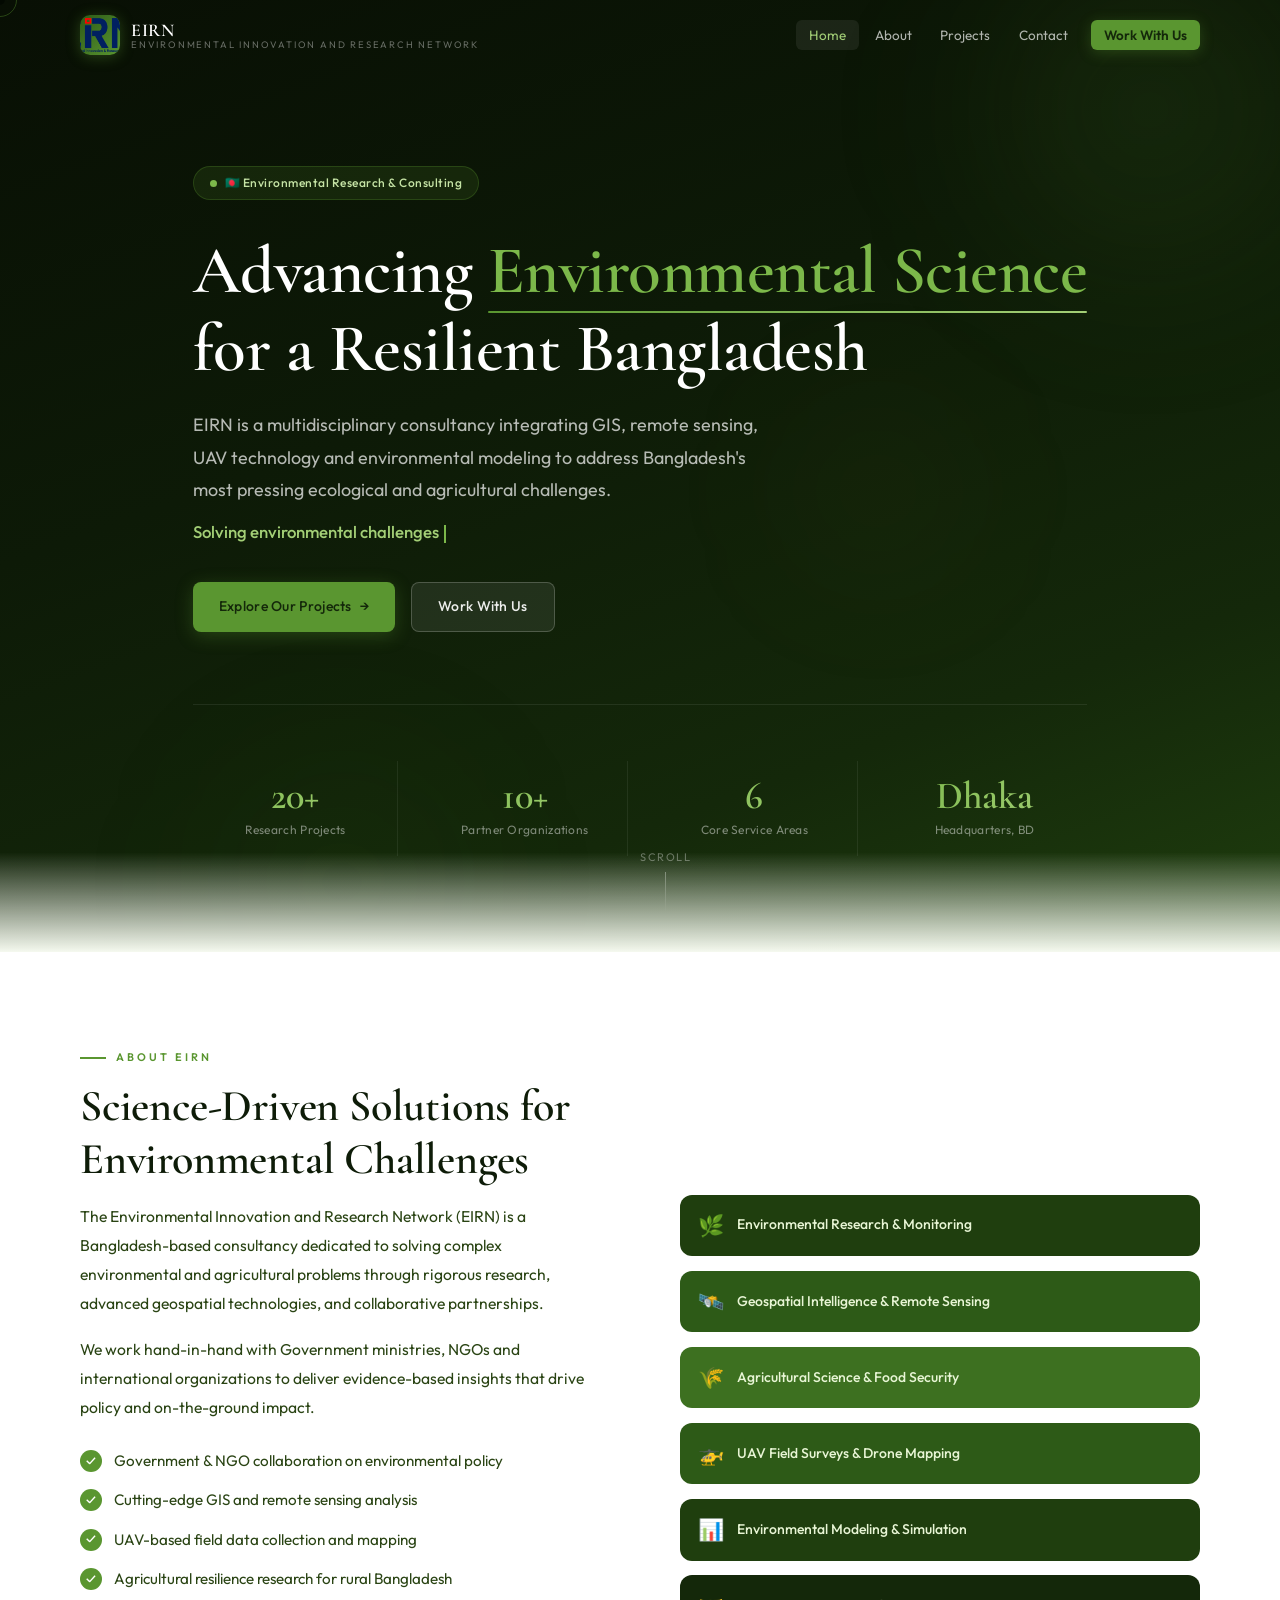
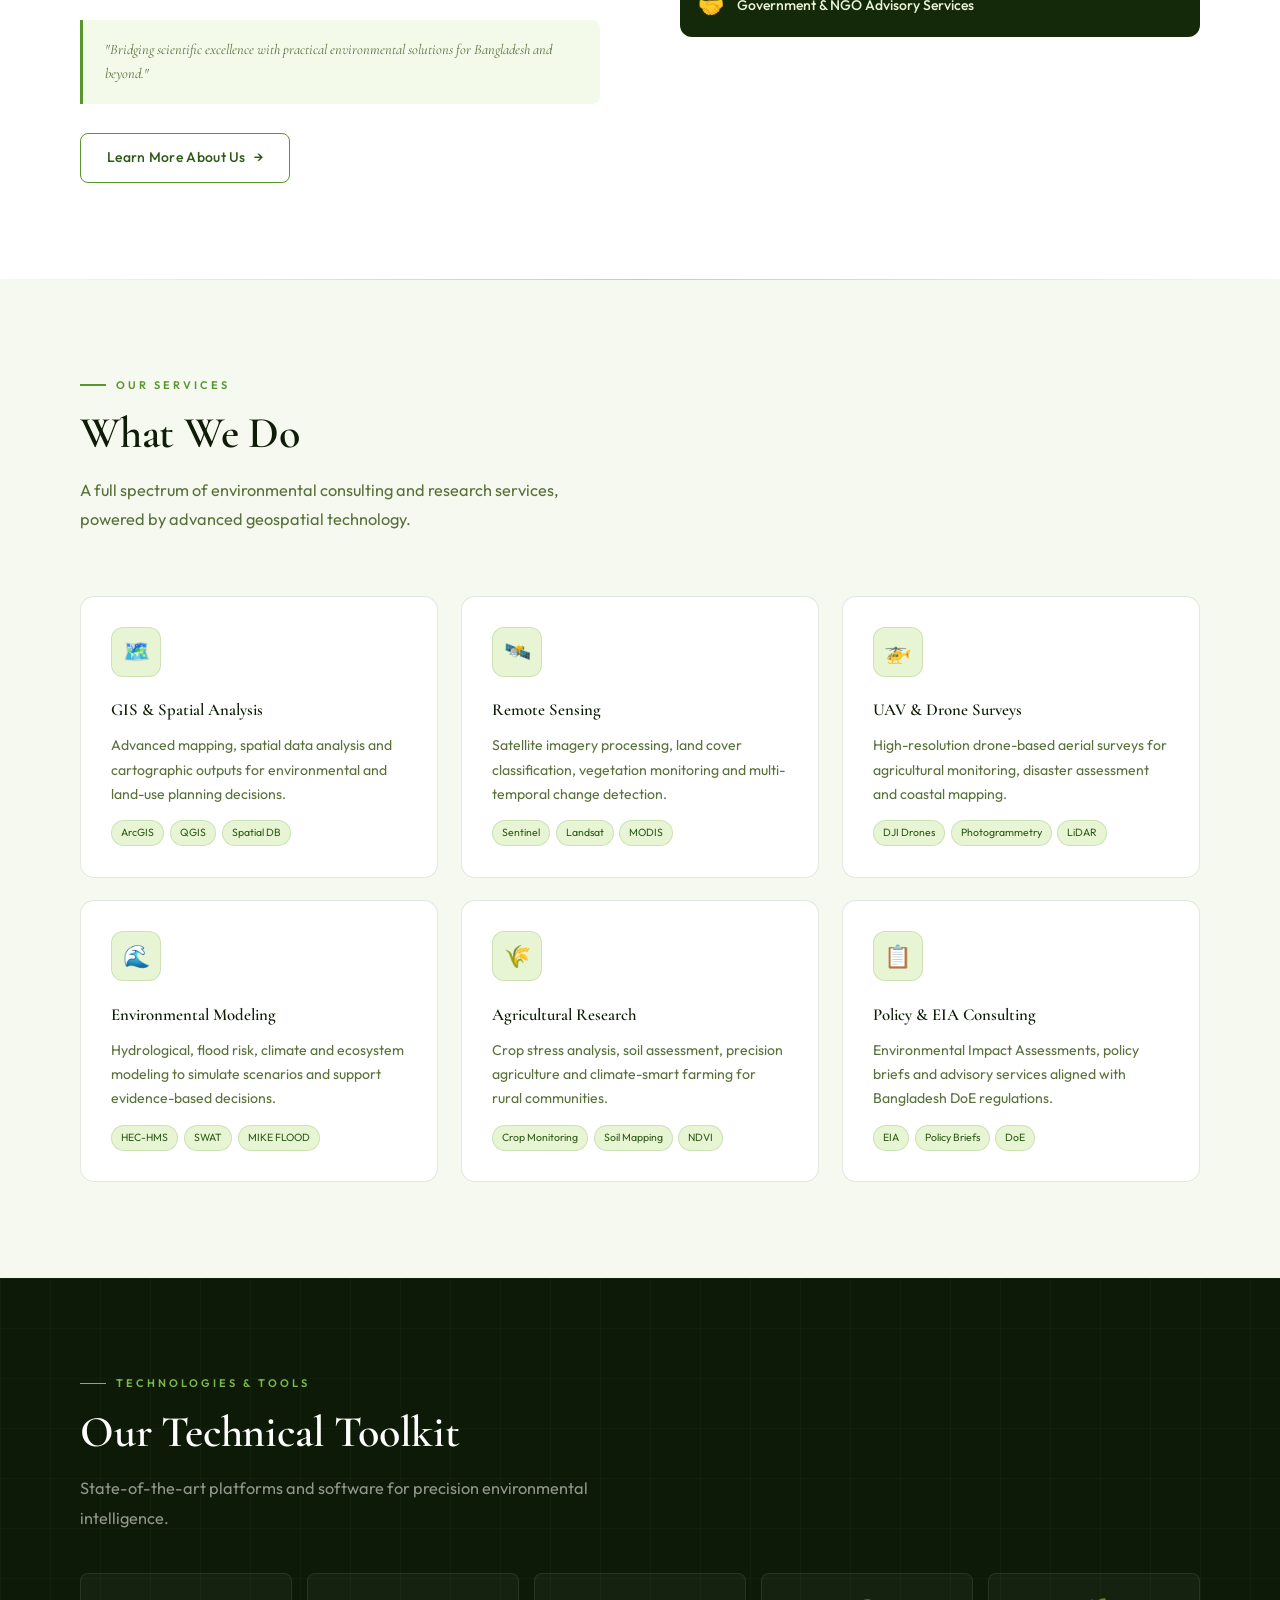
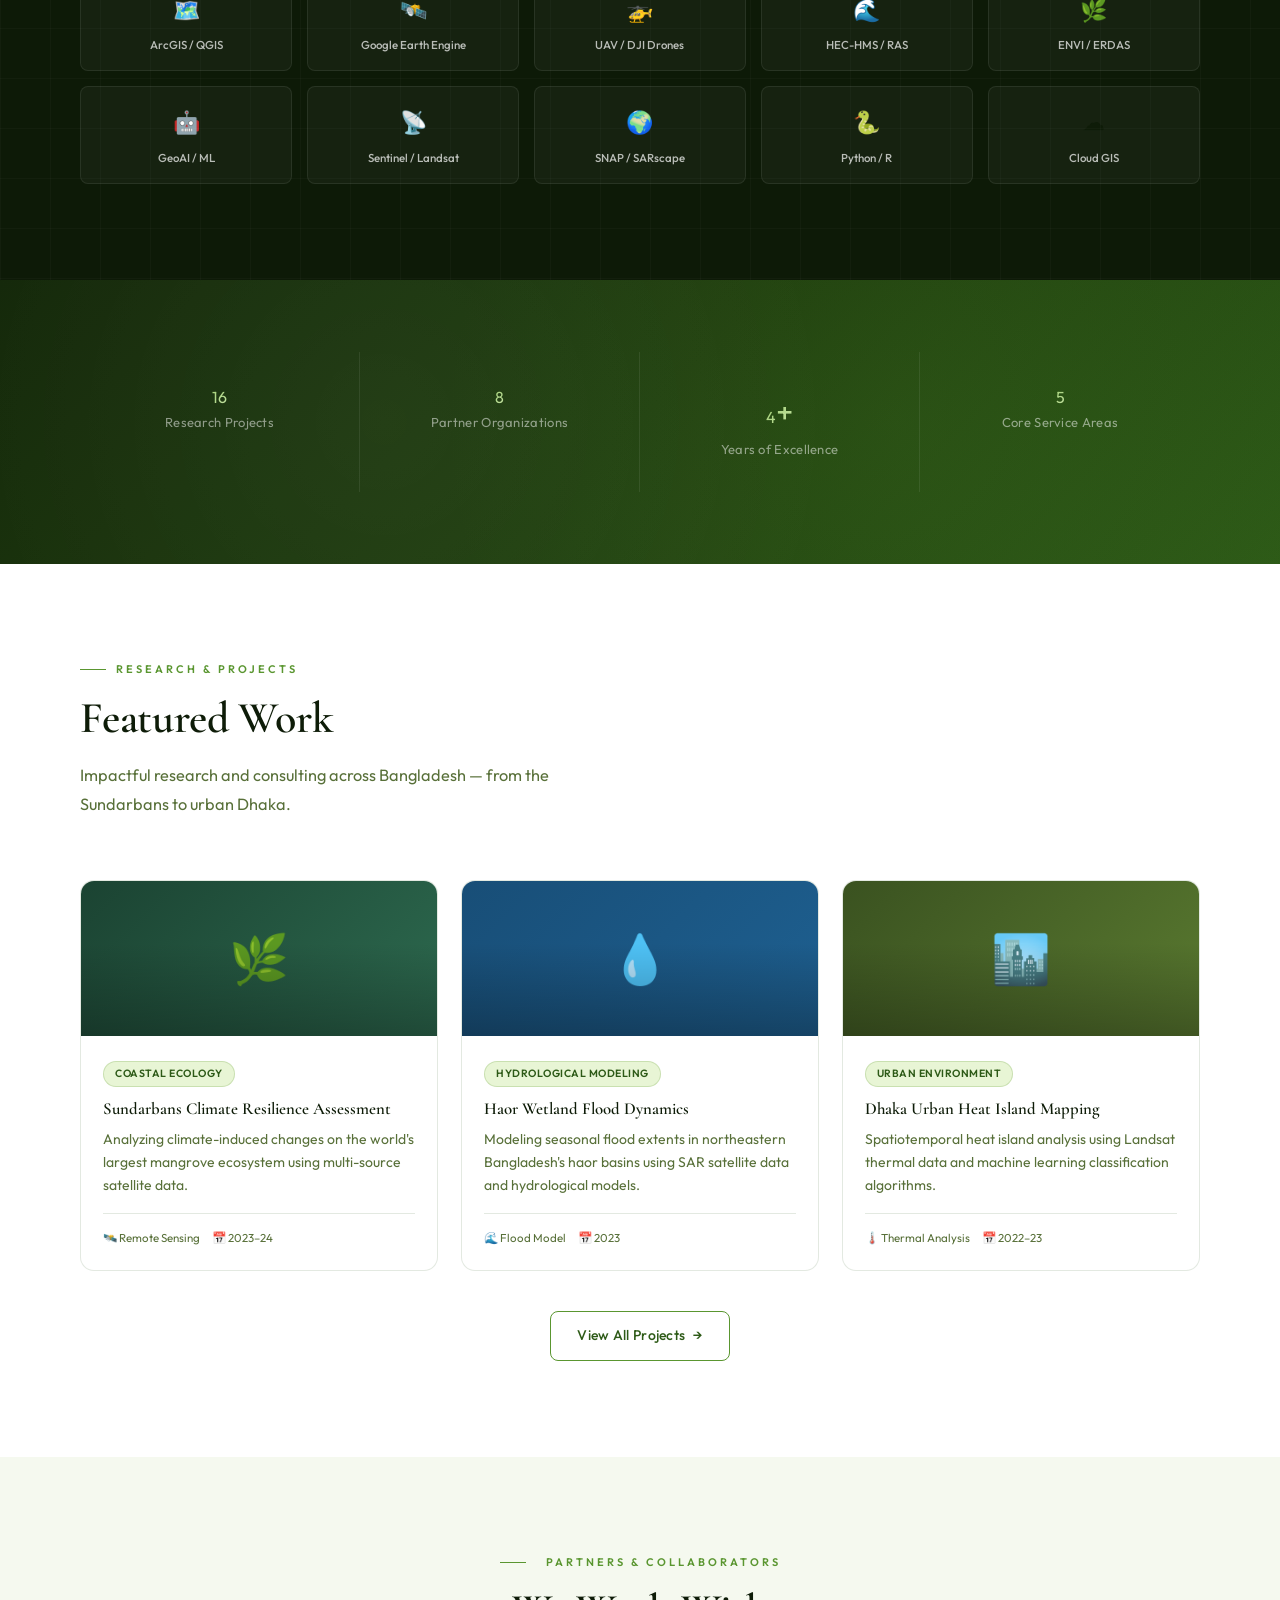
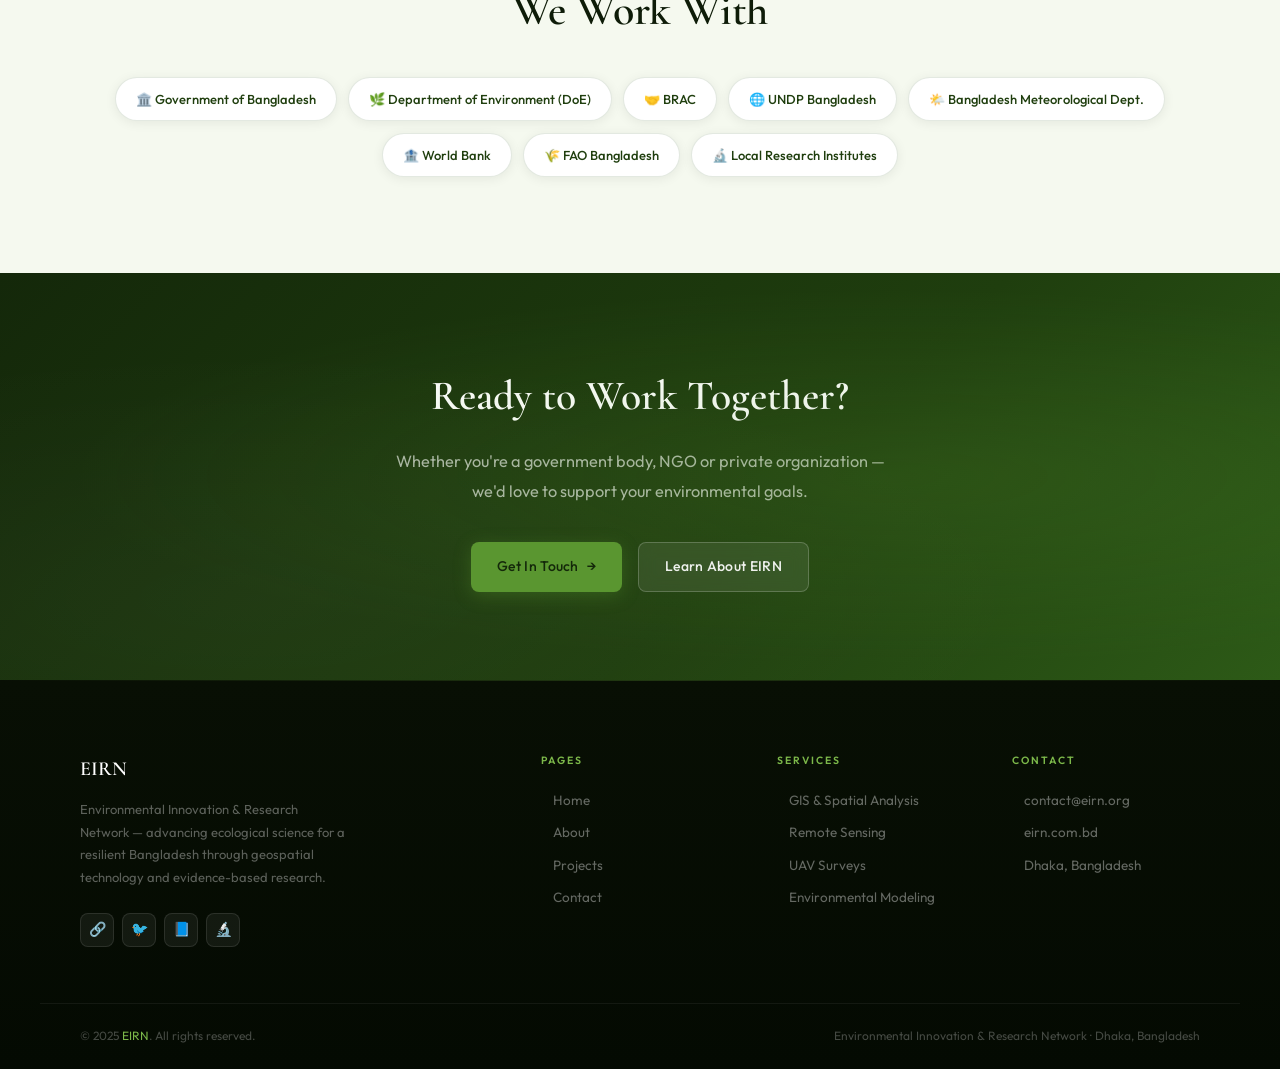
==== commit 4f3a06db: "Update index.html" ====
--- a/index.html
+++ b/index.html
@@ -2,20 +2,23 @@
 <html lang="en">
 <head>
 <meta charset="UTF-8"/>
-<meta name="viewport" content="width=device-width,initial-scale=2"/>
+<meta name="viewport" content="width=device-width,initial-scale=1"/>
 <title>EIRN | Environmental Innovation & Research Network</title>
 <meta name="description" content="Bangladesh-based environmental consultancy using GIS, remote sensing, UAV technology and environmental modeling to solve ecological and agricultural challenges."/>
+<link rel="preconnect" href="https://fonts.googleapis.com"/>
+<link rel="preconnect" href="https://fonts.gstatic.com" crossorigin/>
 <link rel="stylesheet" href="style.css"/>
 <style>
 /* ── HERO ── */
-.hero{min-height:100vh;display:flex;align-items:center;position:relative;overflow:hidden;background:linear-gradient(160deg,var(--g900) 0%,var(--g850) 40%,var(--g800) 75%,var(--g700) 100%)}
-#hero-canvas{position:absolute;inset:0;z-index:0}
+.hero{min-height:100vh;display:flex;align-items:center;position:relative;z-index:1;overflow:hidden;background:linear-gradient(160deg,var(--g900) 0%,var(--g850) 40%,var(--g800) 75%,var(--g700) 100%)}
 .hero-orbs{position:absolute;inset:0;z-index:0;pointer-events:none;overflow:hidden}
 .orb{position:absolute;border-radius:50%;filter:blur(80px);animation:orbFloat 12s ease-in-out infinite alternate}
 .orb1{width:420px;height:420px;background:radial-gradient(circle,rgba(90,150,48,.18) 0%,transparent 70%);top:-100px;right:-80px;animation-duration:14s}
 .orb2{width:300px;height:300px;background:radial-gradient(circle,rgba(50,110,20,.14) 0%,transparent 70%);bottom:-80px;left:15%;animation-duration:18s;animation-delay:-5s}
 .orb3{width:220px;height:220px;background:radial-gradient(circle,rgba(196,160,53,.08) 0%,transparent 70%);top:40%;left:60%;animation-duration:22s;animation-delay:-9s}
 @keyframes orbFloat{from{transform:translate(0,0) scale(1)}to{transform:translate(30px,20px) scale(1.06)}}
+/* Fade-out at bottom of hero into next section */
+.hero::after{content:'';position:absolute;bottom:0;left:0;right:0;height:100px;background:linear-gradient(to bottom,transparent,var(--off));pointer-events:none;z-index:3}
 .hero-in{position:relative;z-index:2;padding-top:var(--nav-h)}
 .hero-pill{display:inline-flex;align-items:center;gap:8px;background:rgba(90,150,48,.14);border:1px solid rgba(90,150,48,.28);color:var(--g100);font-size:12px;font-weight:500;padding:6px 16px;border-radius:100px;margin-bottom:2rem;letter-spacing:.5px;animation:fadeHero .7s ease both .2s;opacity:0}
 .hero-pill::before{content:'';width:7px;height:7px;background:var(--g300);border-radius:50%;animation:pulse 2s infinite}
@@ -32,11 +35,14 @@
 .hero-stats{display:grid;grid-template-columns:repeat(4,1fr);gap:1.5rem;margin-top:4.5rem;padding-top:3.5rem;border-top:1px solid rgba(255,255,255,.08);animation:fadeHero .7s ease both .88s;opacity:0}
 .h-stat{text-align:center;padding:1rem .5rem;border-right:1px solid rgba(255,255,255,.07)}
 .h-stat:last-child{border-right:none}
-.h-stat-n{font-family:var(--ff-d);font-size:2.4rem;font-weight:600;color:var(--g300);line-height:1;display:block}
+.h-stat-n{font-family:var(--ff-d);font-size:2.4rem;font-weight:600;background:linear-gradient(135deg,var(--g300),var(--g200));-webkit-background-clip:text;-webkit-text-fill-color:transparent;background-clip:text;line-height:1;display:block}
 .h-stat-l{font-size:12px;color:rgba(255,255,255,.45);margin-top:5px;letter-spacing:.3px}
-.hero-scroll{position:absolute;bottom:2rem;left:50%;transform:translateX(-50%);z-index:2;display:flex;flex-direction:column;align-items:center;gap:6px;color:rgba(255,255,255,.35);font-size:11px;letter-spacing:1.5px;text-transform:uppercase;animation:fadeHero .7s ease both 1s;opacity:0}
+.hero-scroll{position:absolute;bottom:2.5rem;left:50%;transform:translateX(-50%);z-index:2;display:flex;flex-direction:column;align-items:center;gap:6px;color:rgba(255,255,255,.35);font-size:11px;letter-spacing:1.5px;text-transform:uppercase;animation:fadeHero .7s ease both 1s;opacity:0}
 .hero-scroll-line{width:1px;height:40px;background:linear-gradient(to bottom,rgba(255,255,255,.35),transparent);animation:scrollPulse 2s ease-in-out infinite}
 @keyframes scrollPulse{0%,100%{transform:scaleY(1);opacity:.4}50%{transform:scaleY(1.2);opacity:.8}}
+
+/* ── SECTION DIVIDER ── */
+.sec-div{height:1px;background:linear-gradient(90deg,transparent,var(--border2),transparent);border:none;margin:0}
 
 /* ── ABOUT ── */
 #about{background:var(--white)}
@@ -75,7 +81,6 @@
 .sb-item{text-align:center;padding:2rem 1.5rem;border-right:1px solid rgba(255,255,255,.08);transition:background .25s}
 .sb-item:hover{background:rgba(255,255,255,.04)}
 .sb-item:last-child{border:none}
-.sb-n{font-family:var(--ff-d);font-size:3rem;font-weight:600;color:var(--g200);line-height:1;display:block;margin-bottom:.4rem}
 .sb-suffix{font-size:2rem}
 .sb-l{font-size:13px;color:rgba(255,255,255,.5);letter-spacing:.3px}
 
@@ -105,6 +110,7 @@
 </head>
 <body>
 
+<canvas id="bg-canvas"></canvas>
 <div id="cur"></div>
 <div id="cur-r"></div>
 
@@ -113,7 +119,7 @@
   <div class="nav-in">
     <a class="nav-brand" href="index.html">
       <div class="nav-logo">
-        <img src="images/logo.png" alt="EIRN" onerror="this.style.display='none';this.parentElement.innerHTML='<span class=nav-logo-fb>EI</span>'"/>
+        <img src="images/logo.png" alt="EIRN" loading="lazy" onerror="this.style.display='none';this.parentElement.innerHTML='<span class=nav-logo-fb>EI</span>'"/>
       </div>
       <div class="nav-nm">
         <span class="nav-nm-m">EIRN</span>
@@ -133,7 +139,6 @@
 
 <!-- HERO -->
 <section class="hero">
-  <canvas id="hero-canvas"></canvas>
   <div class="hero-orbs">
     <div class="orb orb1"></div>
     <div class="orb orb2"></div>
@@ -188,6 +193,8 @@
   </div>
 </section>
 
+<hr class="sec-div"/>
+
 <!-- SERVICES -->
 <section id="services">
   <div class="container">
@@ -304,7 +311,7 @@
     </div>
     <div class="ft-col"><h4>Pages</h4><ul><li><a href="index.html">Home</a></li><li><a href="about.html">About</a></li><li><a href="projects.html">Projects</a></li><li><a href="contact.html">Contact</a></li></ul></div>
     <div class="ft-col"><h4>Services</h4><ul><li><a href="about.html#services">GIS & Spatial Analysis</a></li><li><a href="about.html#services">Remote Sensing</a></li><li><a href="about.html#services">UAV Surveys</a></li><li><a href="about.html#services">Environmental Modeling</a></li></ul></div>
-    <div class="ft-col"><h4>Contact</h4><ul><li><a href="mailto:contact@eirn.org">contact@eirn.org</a></li><li><a href="#">eirn.com.bd (coming soon)</a></li><li><a href="#">Dhaka, Bangladesh</a></li></ul></div>
+    <div class="ft-col"><h4>Contact</h4><ul><li><a href="mailto:contact@eirn.org">contact@eirn.org</a></li><li><a href="#">eirn.com.bd</a></li><li><a href="#">Dhaka, Bangladesh</a></li></ul></div>
   </div>
   <div class="ft-bot">
     <span>© 2025 <em>EIRN</em>. All rights reserved.</span>
@@ -314,8 +321,8 @@
 
 <script src="script.js"></script>
 <script>
-// Hero particle canvas
-initParticles(document.getElementById('hero-canvas'),{count:65,speed:.35,color:'rgba(120,185,70,.55)',lineColor:'rgba(90,150,48,.18)',maxDist:140});
+// Full-page white particle background
+initParticles(document.getElementById('bg-canvas'), {count:90, speed:.35});
 
 // Typing animation
 typeText(document.getElementById('hero-type-el'),[
@@ -324,6 +331,9 @@
   'Working with Government & NGOs in Bangladesh.',
   'From the Sundarbans to the Himalayas.',
 ]);
+
+// Mark body loaded
+document.addEventListener('DOMContentLoaded',()=>document.body.classList.add('loaded'));
 </script>
 </body>
 </html>
--- a/style.css
+++ b/style.css
@@ -1,5 +1,5 @@
 /* ============================================================
-   EIRN v2.0 — Global Stylesheet
+   EIRN v2.1 — Global Stylesheet
    ============================================================ */
 @import url('https://fonts.googleapis.com/css2?family=Cormorant+Garamond:ital,wght@0,500;0,600;0,700;1,500;1,600&family=Outfit:wght@300;400;500;600&display=swap');
 
@@ -25,28 +25,39 @@
 }
 
 html{scroll-behavior:smooth}
-body{font-family:var(--ff-b);color:var(--dark);background:var(--off);line-height:1.7;overflow-x:hidden}
+body{font-family:var(--ff-b);color:var(--dark);background:var(--off);line-height:1.7;overflow-x:hidden;opacity:0;transition:opacity .45s ease}
+body.loaded{opacity:1}
 img{max-width:100%;display:block}
 a{color:inherit}
 
-/* CURSOR */
+/* ── CUSTOM SCROLLBAR ── */
+::-webkit-scrollbar{width:5px}
+::-webkit-scrollbar-track{background:transparent}
+::-webkit-scrollbar-thumb{background:var(--g500);border-radius:10px}
+::-webkit-scrollbar-thumb:hover{background:var(--g400)}
+::selection{background:rgba(90,150,48,.28);color:var(--dark)}
+
+/* ── GLOBAL BACKGROUND CANVAS ── */
+#bg-canvas{position:fixed;top:0;left:0;width:100%;height:100%;z-index:0;pointer-events:none;opacity:.38}
+
+/* ── CURSOR ── */
 #cur,#cur-r{position:fixed;pointer-events:none;z-index:9999;border-radius:50%;transform:translate(-50%,-50%);transition:transform .08s,width .2s,height .2s}
 #cur{width:10px;height:10px;background:var(--g400);mix-blend-mode:multiply}
 #cur-r{width:34px;height:34px;border:1.5px solid rgba(90,150,48,.4);transition:transform .15s,width .2s,height .2s}
 @media(hover:none){#cur,#cur-r{display:none}}
 
-/* LAYOUT */
+/* ── LAYOUT ── */
 .container{max-width:var(--max);margin:0 auto;padding:0 2.5rem}
-section{padding:6rem 0}
-
-/* TYPOGRAPHY */
+section{padding:6rem 0;position:relative;z-index:1}
+
+/* ── TYPOGRAPHY ── */
 .label{font-size:11px;font-weight:600;letter-spacing:3px;text-transform:uppercase;color:var(--g400);margin-bottom:.8rem;display:flex;align-items:center;gap:10px}
 .label::before{content:'';width:26px;height:1.5px;background:var(--g400);flex-shrink:0}
 .s-title{font-family:var(--ff-d);font-size:clamp(1.9rem,3.6vw,2.75rem);font-weight:600;color:var(--dark);line-height:1.2;margin-bottom:1rem;letter-spacing:-.2px}
 .s-sub{font-size:1.02rem;color:var(--muted);max-width:540px;line-height:1.8}
 .s-head{margin-bottom:3.8rem}
 
-/* BUTTONS */
+/* ── BUTTONS ── */
 .btn{display:inline-flex;align-items:center;gap:8px;font-family:var(--ff-b);font-size:14px;font-weight:500;text-decoration:none;border:none;cursor:pointer;padding:12px 26px;border-radius:var(--rs);transition:all .28s var(--ease);letter-spacing:.3px;position:relative;overflow:hidden}
 .btn::after{content:'';position:absolute;inset:0;background:rgba(255,255,255,.1);transform:scaleX(0);transform-origin:left;transition:transform .3s var(--ease)}
 .btn:hover::after{transform:scaleX(1)}
@@ -59,9 +70,12 @@
 .arr{transition:transform .2s}
 .btn:hover .arr{transform:translateX(4px)}
 
-/* NAV */
-nav{position:fixed;top:0;left:0;right:0;z-index:1000;height:var(--nav-h);transition:background .4s,box-shadow .4s,backdrop-filter .4s}
-nav.scrolled{background:rgba(10,20,5,.88);backdrop-filter:blur(22px) saturate(1.5);-webkit-backdrop-filter:blur(22px) saturate(1.5);box-shadow:0 1px 0 rgba(255,255,255,.05),var(--sh-sm)}
+/* Focus states */
+a:focus-visible,button:focus-visible{outline:2px solid var(--g300);outline-offset:3px;border-radius:4px}
+
+/* ── NAV ── */
+nav{position:fixed;top:0;left:0;right:0;z-index:1000;height:var(--nav-h);transition:background .4s,box-shadow .4s,backdrop-filter .4s,border-color .4s}
+nav.scrolled{background:rgba(10,20,5,.9);backdrop-filter:blur(24px) saturate(1.6);-webkit-backdrop-filter:blur(24px) saturate(1.6);box-shadow:0 1px 0 rgba(255,255,255,.05),var(--sh-sm);border-bottom:1px solid rgba(90,150,48,.1)}
 .nav-in{max-width:var(--max);margin:0 auto;padding:0 2.5rem;height:100%;display:flex;align-items:center;justify-content:space-between}
 .nav-brand{display:flex;align-items:center;gap:11px;text-decoration:none;flex-shrink:0}
 .nav-logo{width:40px;height:40px;border-radius:10px;background:linear-gradient(135deg,var(--g600),var(--g400));display:flex;align-items:center;justify-content:center;overflow:hidden;box-shadow:0 2px 14px rgba(90,150,48,.38);transition:transform .3s}
@@ -83,17 +97,16 @@
 .nav-tog.open span:nth-child(2){opacity:0;transform:scaleX(0)}
 .nav-tog.open span:nth-child(3){transform:translateY(-6.5px) rotate(-45deg)}
 
-/* PAGE HERO */
-.ph{background:linear-gradient(150deg,var(--g850) 0%,var(--g800) 55%,var(--g700) 100%);padding:9rem 0 5.5rem;text-align:center;position:relative;overflow:hidden}
-.ph canvas{position:absolute;inset:0;opacity:.35}
-.ph-ov{position:absolute;inset:0;pointer-events:none;background:radial-gradient(ellipse at 60% 40%,rgba(90,150,48,.12) 0%,transparent 65%)}
+/* ── PAGE HERO ── */
+.ph{background:linear-gradient(150deg,var(--g850) 0%,var(--g800) 55%,var(--g700) 100%);padding:9rem 0 5.5rem;text-align:center;position:relative;z-index:1;overflow:hidden}
+.ph-ov{position:absolute;inset:0;pointer-events:none;background:radial-gradient(ellipse at 60% 40%,rgba(90,150,48,.12) 0%,transparent 65%),linear-gradient(to bottom,transparent 60%,rgba(8,15,4,.35))}
 .ph-in{position:relative;z-index:2}
 .ph .label{justify-content:center;color:var(--g200)}
 .ph .label::before{background:var(--g200)}
 .ph h1{font-family:var(--ff-d);font-size:clamp(2.2rem,5vw,3.5rem);font-weight:600;color:#fff;line-height:1.15;margin-bottom:1.25rem}
 .ph p{font-size:1.05rem;color:rgba(255,255,255,.62);max-width:540px;margin:0 auto;line-height:1.8}
 
-/* SCROLL REVEAL */
+/* ── SCROLL REVEAL ── */
 .rv{opacity:0;transform:translateY(26px);transition:opacity .65s var(--ease),transform .65s var(--ease)}
 .rv.on{opacity:1;transform:none}
 .rv-l{opacity:0;transform:translateX(-26px);transition:opacity .65s var(--ease),transform .65s var(--ease)}
@@ -114,28 +127,28 @@
 .stag.on>*:nth-child(9){opacity:1;transform:none;transition-delay:.60s}
 .stag.on>*:nth-child(10){opacity:1;transform:none;transition-delay:.67s}
 
-/* CARD */
+/* ── CARD ── */
 .card{background:var(--white);border-radius:var(--r);border:1px solid var(--border);transition:transform .3s var(--ease),box-shadow .3s var(--ease),border-color .3s}
 .card:hover{transform:translateY(-5px);box-shadow:var(--sh-lg);border-color:var(--border2)}
 
-/* TOOLS */
-.tc{background:rgba(255,255,255,.05);border:1px solid rgba(255,255,255,.1);border-radius:var(--rs);padding:1.1rem .85rem;text-align:center;cursor:default;transition:background .25s,border-color .25s,transform .25s}
-.tc:hover{background:rgba(90,150,48,.14);border-color:rgba(90,150,48,.4);transform:translateY(-3px)}
+/* ── TOOLS ── */
+.tc{background:rgba(255,255,255,.04);border:1px solid rgba(255,255,255,.08);border-radius:var(--rs);padding:1.1rem .85rem;text-align:center;cursor:default;transition:background .25s,border-color .25s,transform .25s,box-shadow .25s}
+.tc:hover{background:rgba(90,150,48,.15);border-color:rgba(90,150,48,.38);transform:translateY(-4px);box-shadow:0 8px 24px rgba(0,0,0,.22)}
 .tc-ico{font-size:22px;margin-bottom:.5rem}
 .tc-n{font-size:11.5px;font-weight:500;color:rgba(255,255,255,.7);line-height:1.35}
 
-/* PARTNER PILL */
-.pill{display:inline-flex;align-items:center;background:var(--white);border:1px solid var(--border);border-radius:100px;padding:10px 20px;font-size:13px;font-weight:500;color:var(--g700);box-shadow:var(--sh-sm);transition:transform .2s,box-shadow .2s,border-color .2s}
-.pill:hover{transform:translateY(-2px);box-shadow:var(--sh-md);border-color:var(--g200)}
-
-/* CHECK */
+/* ── PARTNER PILL ── */
+.pill{display:inline-flex;align-items:center;background:var(--white);border:1px solid var(--border);border-radius:100px;padding:10px 20px;font-size:13px;font-weight:500;color:var(--g700);box-shadow:var(--sh-sm);transition:transform .2s,box-shadow .2s,border-color .2s,background .2s}
+.pill:hover{transform:translateY(-2px);box-shadow:var(--sh-md);border-color:var(--g300);background:var(--g50)}
+
+/* ── CHECK ── */
 .chk{display:flex;align-items:flex-start;gap:12px;font-size:.95rem;color:var(--mid)}
 .chk-dot{width:22px;height:22px;background:var(--g400);border-radius:50%;display:flex;align-items:center;justify-content:center;flex-shrink:0;margin-top:2px}
 .chk-dot::after{content:'✓';color:#fff;font-size:12px;font-weight:600}
 
-/* PROJECT CARD */
-.pj-card{border-radius:var(--r);overflow:hidden;border:1px solid var(--border);background:var(--white);transition:transform .3s var(--ease),box-shadow .3s var(--ease)}
-.pj-card:hover{transform:translateY(-5px);box-shadow:var(--sh-lg)}
+/* ── PROJECT CARD ── */
+.pj-card{border-radius:var(--r);overflow:hidden;border:1px solid var(--border);background:var(--white);transition:transform .3s var(--ease),box-shadow .3s var(--ease),border-color .3s}
+.pj-card:hover{transform:translateY(-5px);box-shadow:var(--sh-lg),0 0 0 1px rgba(90,150,48,.1);border-color:rgba(90,150,48,.2)}
 .pj-card[data-hide="1"]{display:none}
 .pj-img{height:155px;display:flex;align-items:center;justify-content:center;font-size:3rem;position:relative;overflow:hidden}
 .pj-img::after{content:'';position:absolute;inset:0;background:linear-gradient(to bottom,transparent 40%,rgba(0,0,0,.3));pointer-events:none}
@@ -146,10 +159,10 @@
 .pj-meta{display:flex;gap:.75rem;flex-wrap:wrap;font-size:11.5px;color:var(--muted);padding-top:.9rem;border-top:1px solid var(--border)}
 .pj-meta span{display:flex;align-items:center;gap:4px}
 
-/* SERVICE CARD */
+/* ── SERVICE CARD ── */
 .sv-card{padding:1.9rem;background:var(--white);border-radius:var(--r);border:1px solid var(--border);transition:transform .3s var(--ease),box-shadow .3s var(--ease),border-color .3s;position:relative;overflow:hidden}
 .sv-card::before{content:'';position:absolute;bottom:0;left:0;right:0;height:3px;background:linear-gradient(90deg,var(--g500),var(--g300));transform:scaleX(0);transform-origin:left;transition:transform .35s var(--ease)}
-.sv-card:hover{transform:translateY(-5px);box-shadow:var(--sh-lg);border-color:var(--border2)}
+.sv-card:hover{transform:translateY(-5px);box-shadow:var(--sh-lg),0 0 0 1px rgba(90,150,48,.1);border-color:rgba(90,150,48,.18)}
 .sv-card:hover::before{transform:scaleX(1)}
 .sv-ico{width:50px;height:50px;border-radius:12px;background:var(--g50);border:1px solid rgba(90,150,48,.2);display:flex;align-items:center;justify-content:center;font-size:22px;margin-bottom:1.2rem;transition:transform .3s}
 .sv-card:hover .sv-ico{transform:scale(1.08) rotate(-5deg)}
@@ -158,21 +171,22 @@
 .sv-tags{display:flex;flex-wrap:wrap;gap:.35rem;margin-top:.9rem}
 .sv-tag{font-size:10.5px;background:var(--g50);color:var(--g600);padding:3px 9px;border-radius:100px;border:1px solid rgba(90,150,48,.2)}
 
-/* CTA BAND */
-.cta-band{padding:5.5rem 0;text-align:center;background:linear-gradient(135deg,var(--g800),var(--g700) 60%,var(--g600));position:relative;overflow:hidden}
-.cta-band::before{content:'';position:absolute;inset:0;background:radial-gradient(ellipse at 70% 50%,rgba(90,150,48,.18) 0%,transparent 65%);pointer-events:none}
+/* ── CTA BAND ── */
+.cta-band{padding:5.5rem 0;text-align:center;background:linear-gradient(135deg,var(--g800),var(--g700) 60%,var(--g600));position:relative;z-index:1;overflow:hidden}
+.cta-band::before{content:'';position:absolute;inset:0;background:radial-gradient(ellipse at 70% 50%,rgba(90,150,48,.18) 0%,transparent 65%),radial-gradient(ellipse at 20% 80%,rgba(255,255,255,.03) 0%,transparent 55%);pointer-events:none}
 .cta-band h2{font-family:var(--ff-d);font-size:clamp(1.9rem,3.5vw,2.6rem);font-weight:600;color:#fff;margin-bottom:1rem}
 .cta-band p{color:rgba(255,255,255,.65);font-size:1.02rem;max-width:500px;margin:0 auto 2.25rem;line-height:1.8}
 .cta-acts{display:flex;gap:1rem;justify-content:center;flex-wrap:wrap;position:relative;z-index:1}
 
-/* FOOTER */
-footer{background:var(--g900);padding:4.5rem 0 0}
+/* ── FOOTER ── */
+footer{background:linear-gradient(180deg,var(--g900) 0%,#040a02 100%);padding:4.5rem 0 0;position:relative;z-index:1}
+footer::before{content:'';position:absolute;top:0;left:0;right:0;height:1px;background:linear-gradient(90deg,transparent,rgba(90,150,48,.3),transparent)}
 .ft-grid{max-width:var(--max);margin:0 auto;padding:0 2.5rem 3.5rem;display:grid;grid-template-columns:2.2fr 1fr 1fr 1fr;gap:3rem}
 .ft-nm{font-family:var(--ff-d);font-size:1.25rem;font-weight:600;color:#fff;margin-bottom:.75rem}
 .ft-desc{font-size:13px;color:rgba(255,255,255,.35);line-height:1.75;max-width:265px;margin-bottom:1.5rem}
 .ft-soc{display:flex;gap:.5rem}
-.ft-soc a{width:34px;height:34px;background:rgba(255,255,255,.06);border:1px solid rgba(255,255,255,.1);border-radius:8px;display:flex;align-items:center;justify-content:center;font-size:14px;text-decoration:none;transition:background .2s,border-color .2s}
-.ft-soc a:hover{background:rgba(90,150,48,.2);border-color:rgba(90,150,48,.4)}
+.ft-soc a{width:34px;height:34px;background:rgba(255,255,255,.06);border:1px solid rgba(255,255,255,.1);border-radius:8px;display:flex;align-items:center;justify-content:center;font-size:14px;text-decoration:none;transition:background .2s,border-color .2s,transform .2s}
+.ft-soc a:hover{background:rgba(90,150,48,.2);border-color:rgba(90,150,48,.4);transform:translateY(-2px)}
 .ft-col h4{font-size:10.5px;font-weight:600;letter-spacing:2px;text-transform:uppercase;color:var(--g300);margin-bottom:1.2rem}
 .ft-col ul{list-style:none;display:flex;flex-direction:column;gap:.6rem}
 .ft-col a{color:rgba(255,255,255,.38);text-decoration:none;font-size:13.5px;transition:color .2s;display:flex;align-items:center;gap:5px}
@@ -182,7 +196,11 @@
 .ft-bot{border-top:1px solid rgba(255,255,255,.06);padding:1.4rem 2.5rem;max-width:var(--max);margin:0 auto;display:flex;justify-content:space-between;align-items:center;font-size:12px;color:rgba(255,255,255,.26)}
 .ft-bot em{color:var(--g300);font-style:normal}
 
-/* RESPONSIVE */
+/* ── STATS BAND ── */
+.stats-band{position:relative;z-index:1}
+.sb-n{background:linear-gradient(135deg,var(--g200),var(--g100));-webkit-background-clip:text;-webkit-text-fill-color:transparent;background-clip:text}
+
+/* ── RESPONSIVE ── */
 @media(max-width:960px){
   .nav-links{display:none;flex-direction:column;gap:0;position:absolute;top:var(--nav-h);left:0;right:0;background:rgba(10,20,5,.97);backdrop-filter:blur(20px);padding:1rem 0 1.5rem;border-bottom:1px solid rgba(255,255,255,.06)}
   .nav-links.open{display:flex}
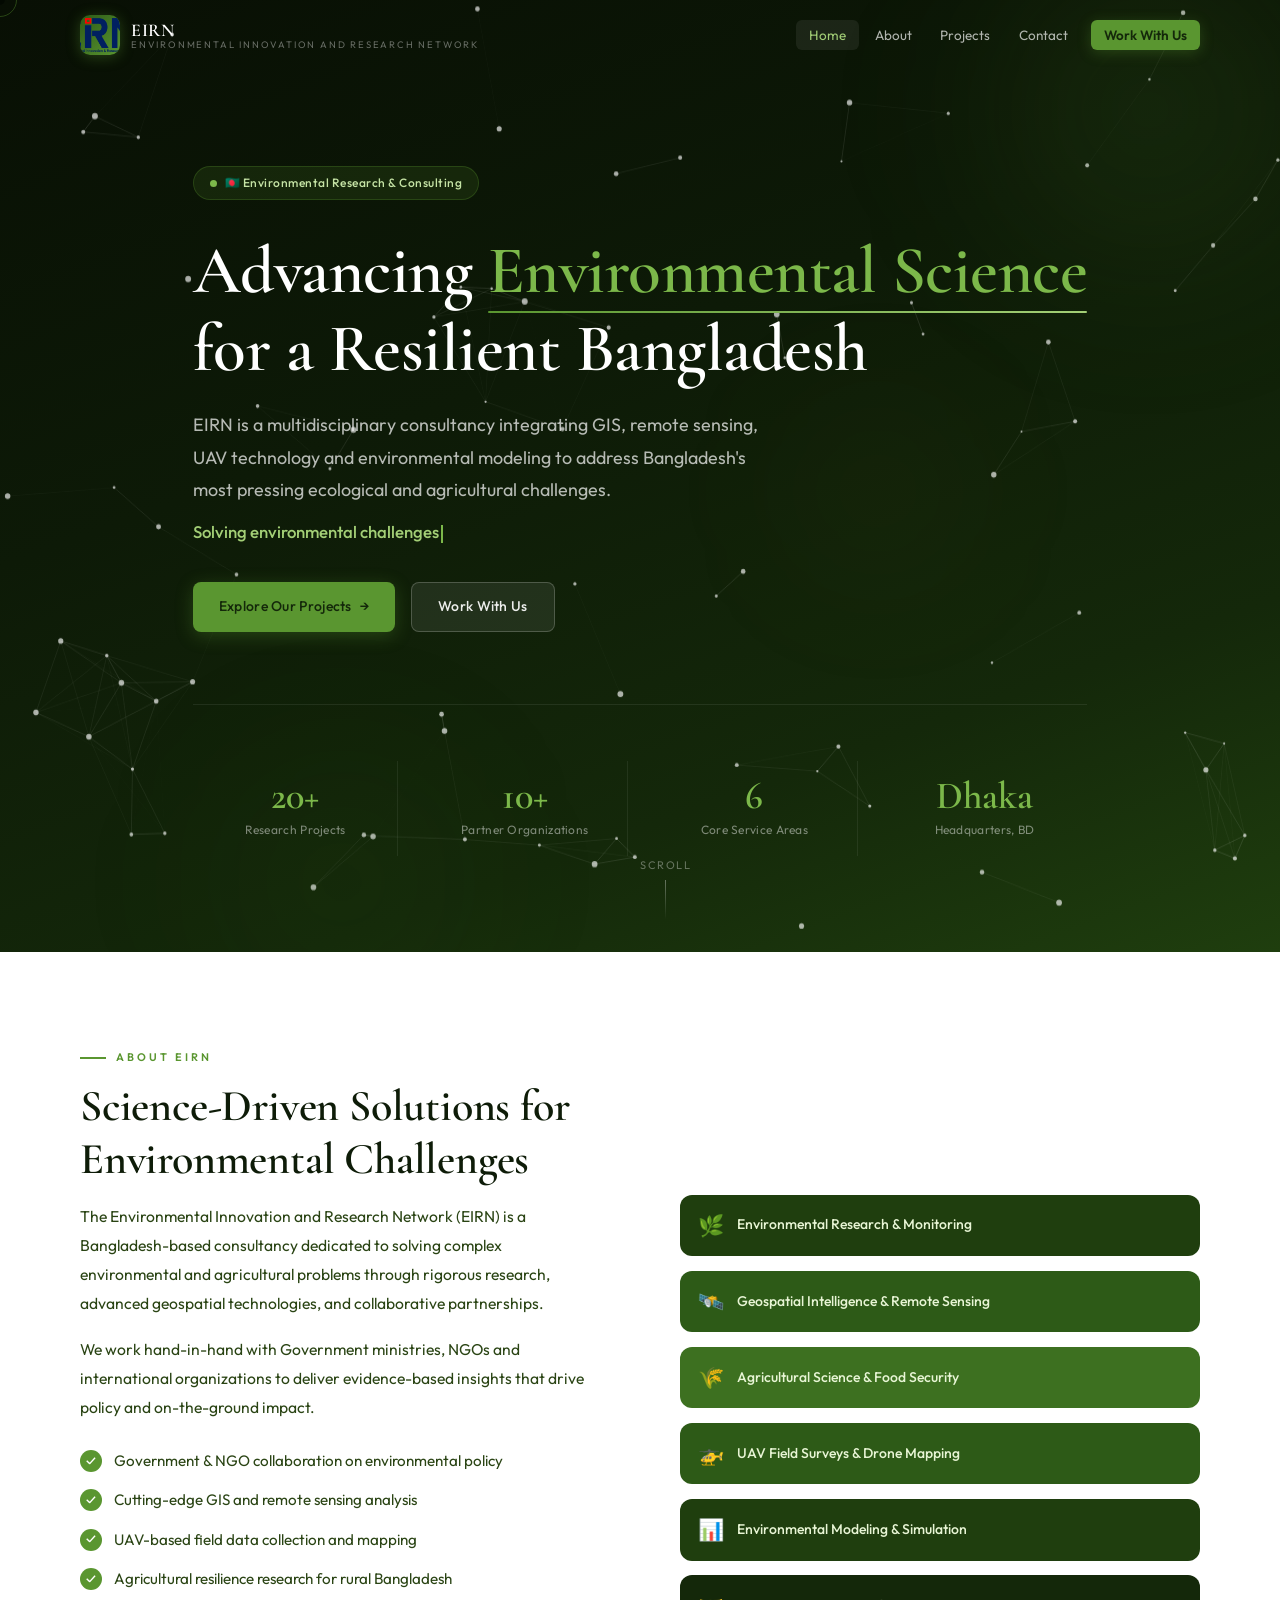
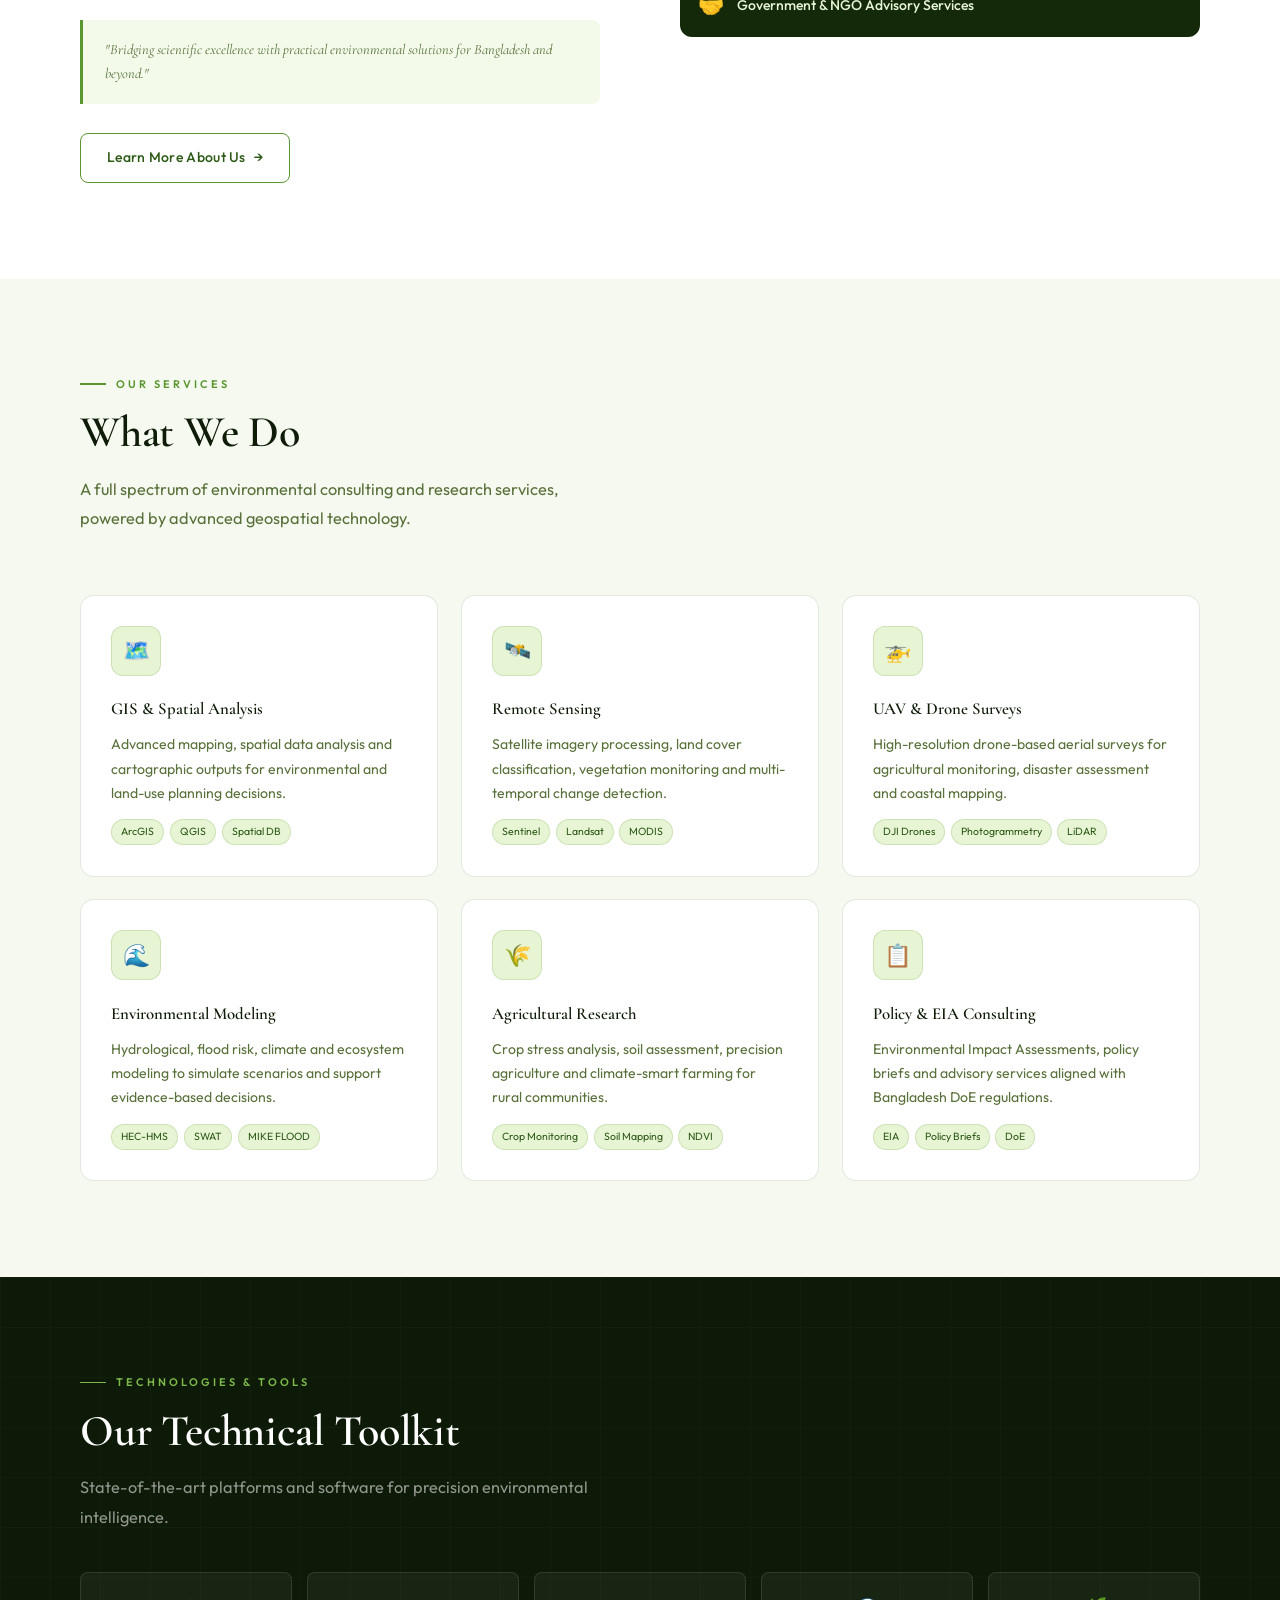
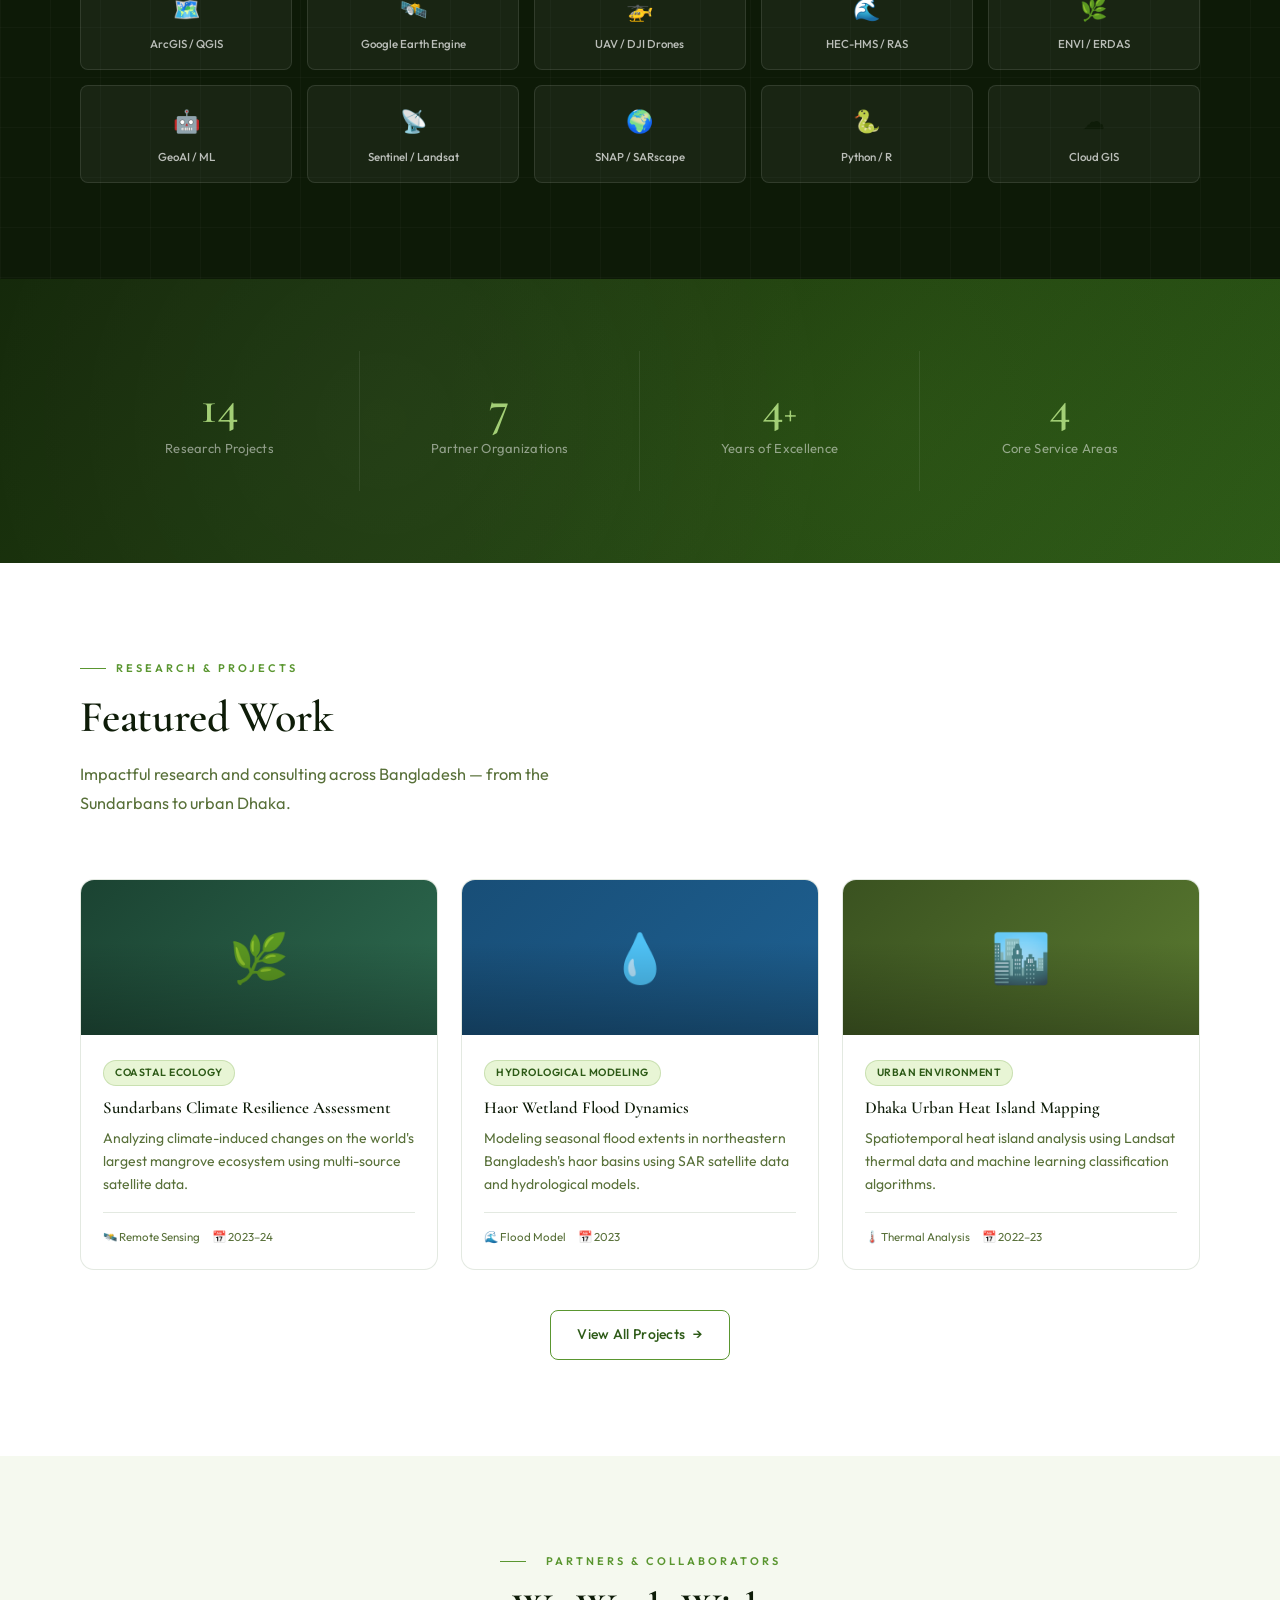
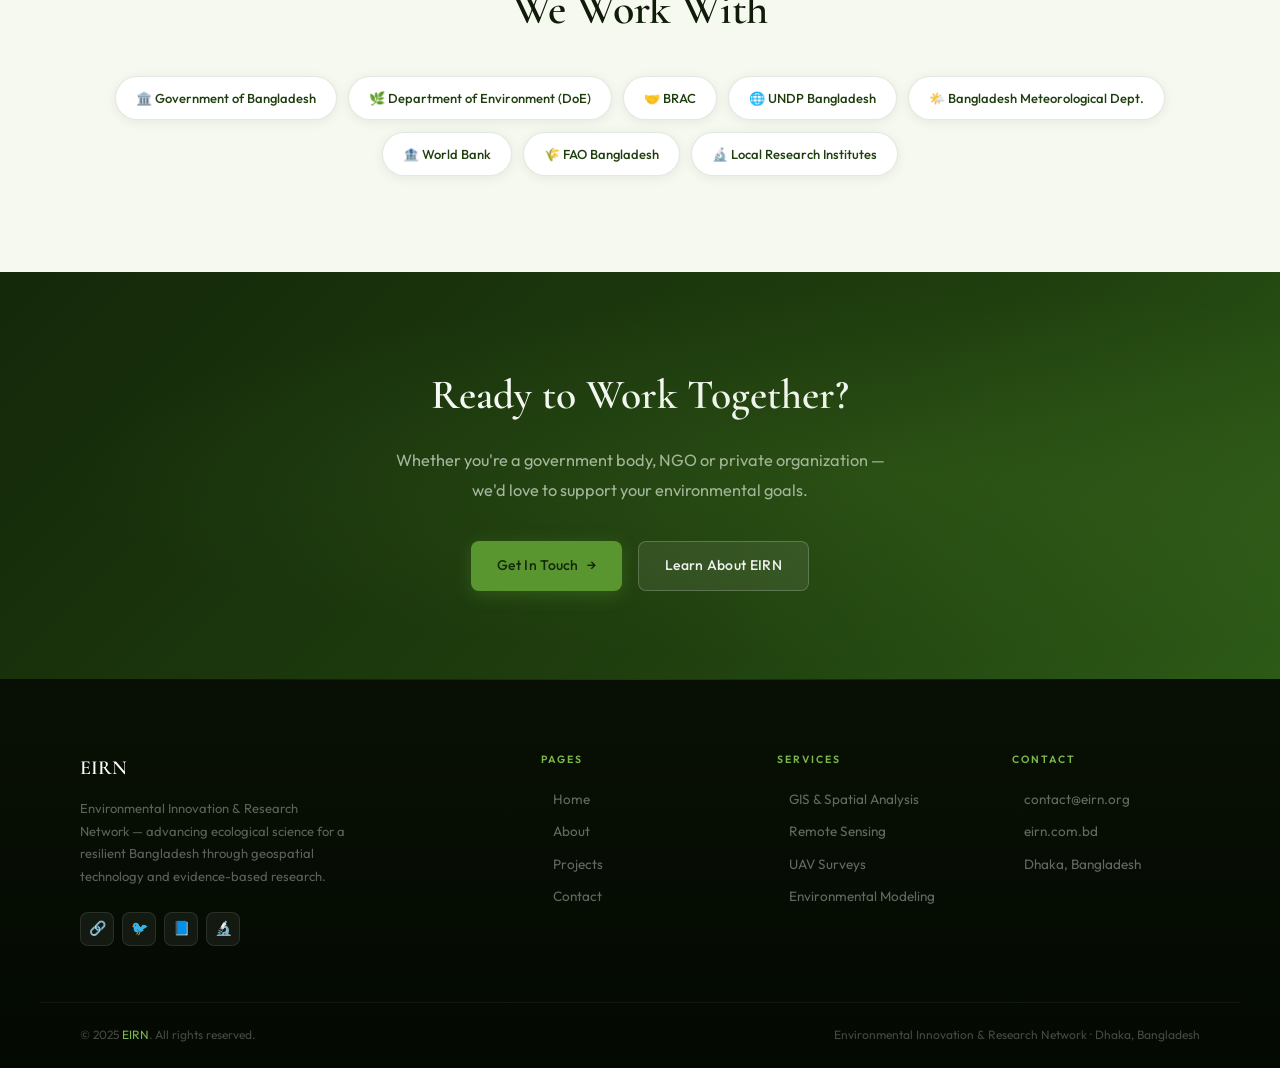
==== commit 4ba83272: "Update index.html" ====
--- a/index.html
+++ b/index.html
@@ -10,15 +10,14 @@
 <link rel="stylesheet" href="style.css"/>
 <style>
 /* ── HERO ── */
-.hero{min-height:100vh;display:flex;align-items:center;position:relative;z-index:1;overflow:hidden;background:linear-gradient(160deg,var(--g900) 0%,var(--g850) 40%,var(--g800) 75%,var(--g700) 100%)}
+.hero{min-height:100vh;display:flex;align-items:center;position:relative;overflow:hidden;background:linear-gradient(160deg,var(--g900) 0%,var(--g850) 40%,var(--g800) 75%,var(--g700) 100%)}
+#hero-canvas{position:absolute;inset:0;width:100%;height:100%;z-index:0;pointer-events:none}
 .hero-orbs{position:absolute;inset:0;z-index:0;pointer-events:none;overflow:hidden}
 .orb{position:absolute;border-radius:50%;filter:blur(80px);animation:orbFloat 12s ease-in-out infinite alternate}
 .orb1{width:420px;height:420px;background:radial-gradient(circle,rgba(90,150,48,.18) 0%,transparent 70%);top:-100px;right:-80px;animation-duration:14s}
 .orb2{width:300px;height:300px;background:radial-gradient(circle,rgba(50,110,20,.14) 0%,transparent 70%);bottom:-80px;left:15%;animation-duration:18s;animation-delay:-5s}
 .orb3{width:220px;height:220px;background:radial-gradient(circle,rgba(196,160,53,.08) 0%,transparent 70%);top:40%;left:60%;animation-duration:22s;animation-delay:-9s}
 @keyframes orbFloat{from{transform:translate(0,0) scale(1)}to{transform:translate(30px,20px) scale(1.06)}}
-/* Fade-out at bottom of hero into next section */
-.hero::after{content:'';position:absolute;bottom:0;left:0;right:0;height:100px;background:linear-gradient(to bottom,transparent,var(--off));pointer-events:none;z-index:3}
 .hero-in{position:relative;z-index:2;padding-top:var(--nav-h)}
 .hero-pill{display:inline-flex;align-items:center;gap:8px;background:rgba(90,150,48,.14);border:1px solid rgba(90,150,48,.28);color:var(--g100);font-size:12px;font-weight:500;padding:6px 16px;border-radius:100px;margin-bottom:2rem;letter-spacing:.5px;animation:fadeHero .7s ease both .2s;opacity:0}
 .hero-pill::before{content:'';width:7px;height:7px;background:var(--g300);border-radius:50%;animation:pulse 2s infinite}
@@ -35,14 +34,11 @@
 .hero-stats{display:grid;grid-template-columns:repeat(4,1fr);gap:1.5rem;margin-top:4.5rem;padding-top:3.5rem;border-top:1px solid rgba(255,255,255,.08);animation:fadeHero .7s ease both .88s;opacity:0}
 .h-stat{text-align:center;padding:1rem .5rem;border-right:1px solid rgba(255,255,255,.07)}
 .h-stat:last-child{border-right:none}
-.h-stat-n{font-family:var(--ff-d);font-size:2.4rem;font-weight:600;background:linear-gradient(135deg,var(--g300),var(--g200));-webkit-background-clip:text;-webkit-text-fill-color:transparent;background-clip:text;line-height:1;display:block}
+.h-stat-n{font-family:var(--ff-d);font-size:2.4rem;font-weight:600;color:var(--g300);line-height:1;display:block}
 .h-stat-l{font-size:12px;color:rgba(255,255,255,.45);margin-top:5px;letter-spacing:.3px}
-.hero-scroll{position:absolute;bottom:2.5rem;left:50%;transform:translateX(-50%);z-index:2;display:flex;flex-direction:column;align-items:center;gap:6px;color:rgba(255,255,255,.35);font-size:11px;letter-spacing:1.5px;text-transform:uppercase;animation:fadeHero .7s ease both 1s;opacity:0}
+.hero-scroll{position:absolute;bottom:2rem;left:50%;transform:translateX(-50%);z-index:2;display:flex;flex-direction:column;align-items:center;gap:6px;color:rgba(255,255,255,.35);font-size:11px;letter-spacing:1.5px;text-transform:uppercase;animation:fadeHero .7s ease both 1s;opacity:0}
 .hero-scroll-line{width:1px;height:40px;background:linear-gradient(to bottom,rgba(255,255,255,.35),transparent);animation:scrollPulse 2s ease-in-out infinite}
 @keyframes scrollPulse{0%,100%{transform:scaleY(1);opacity:.4}50%{transform:scaleY(1.2);opacity:.8}}
-
-/* ── SECTION DIVIDER ── */
-.sec-div{height:1px;background:linear-gradient(90deg,transparent,var(--border2),transparent);border:none;margin:0}
 
 /* ── ABOUT ── */
 #about{background:var(--white)}
@@ -81,6 +77,7 @@
 .sb-item{text-align:center;padding:2rem 1.5rem;border-right:1px solid rgba(255,255,255,.08);transition:background .25s}
 .sb-item:hover{background:rgba(255,255,255,.04)}
 .sb-item:last-child{border:none}
+.sb-n{font-family:var(--ff-d);font-size:3rem;font-weight:600;color:var(--g200);line-height:1;display:block;margin-bottom:.4rem}
 .sb-suffix{font-size:2rem}
 .sb-l{font-size:13px;color:rgba(255,255,255,.5);letter-spacing:.3px}
 
@@ -110,7 +107,6 @@
 </head>
 <body>
 
-<canvas id="bg-canvas"></canvas>
 <div id="cur"></div>
 <div id="cur-r"></div>
 
@@ -139,6 +135,7 @@
 
 <!-- HERO -->
 <section class="hero">
+  <canvas id="hero-canvas"></canvas>
   <div class="hero-orbs">
     <div class="orb orb1"></div>
     <div class="orb orb2"></div>
@@ -193,8 +190,6 @@
   </div>
 </section>
 
-<hr class="sec-div"/>
-
 <!-- SERVICES -->
 <section id="services">
   <div class="container">
@@ -321,8 +316,14 @@
 
 <script src="script.js"></script>
 <script>
-// Full-page white particle background
-initParticles(document.getElementById('bg-canvas'), {count:90, speed:.35});
+// Hero canvas: white particles filling the full hero section
+initParticles(document.getElementById('hero-canvas'),{
+  count:80, speed:.35,
+  color:'rgba(255,255,255,.65)',
+  lineColor:'rgba(255,255,255,.18)',
+  maxDist:140,
+  fullWindow:true
+});
 
 // Typing animation
 typeText(document.getElementById('hero-type-el'),[
@@ -331,9 +332,6 @@
   'Working with Government & NGOs in Bangladesh.',
   'From the Sundarbans to the Himalayas.',
 ]);
-
-// Mark body loaded
-document.addEventListener('DOMContentLoaded',()=>document.body.classList.add('loaded'));
 </script>
 </body>
 </html>
--- a/style.css
+++ b/style.css
@@ -25,8 +25,7 @@
 }
 
 html{scroll-behavior:smooth}
-body{font-family:var(--ff-b);color:var(--dark);background:var(--off);line-height:1.7;overflow-x:hidden;opacity:0;transition:opacity .45s ease}
-body.loaded{opacity:1}
+body{font-family:var(--ff-b);color:var(--dark);background:var(--off);line-height:1.7;overflow-x:hidden}
 img{max-width:100%;display:block}
 a{color:inherit}
 
@@ -35,10 +34,7 @@
 ::-webkit-scrollbar-track{background:transparent}
 ::-webkit-scrollbar-thumb{background:var(--g500);border-radius:10px}
 ::-webkit-scrollbar-thumb:hover{background:var(--g400)}
-::selection{background:rgba(90,150,48,.28);color:var(--dark)}
-
-/* ── GLOBAL BACKGROUND CANVAS ── */
-#bg-canvas{position:fixed;top:0;left:0;width:100%;height:100%;z-index:0;pointer-events:none;opacity:.38}
+::selection{background:rgba(90,150,48,.25);color:var(--dark)}
 
 /* ── CURSOR ── */
 #cur,#cur-r{position:fixed;pointer-events:none;z-index:9999;border-radius:50%;transform:translate(-50%,-50%);transition:transform .08s,width .2s,height .2s}
@@ -48,7 +44,7 @@
 
 /* ── LAYOUT ── */
 .container{max-width:var(--max);margin:0 auto;padding:0 2.5rem}
-section{padding:6rem 0;position:relative;z-index:1}
+section{padding:6rem 0}
 
 /* ── TYPOGRAPHY ── */
 .label{font-size:11px;font-weight:600;letter-spacing:3px;text-transform:uppercase;color:var(--g400);margin-bottom:.8rem;display:flex;align-items:center;gap:10px}
@@ -70,12 +66,9 @@
 .arr{transition:transform .2s}
 .btn:hover .arr{transform:translateX(4px)}
 
-/* Focus states */
-a:focus-visible,button:focus-visible{outline:2px solid var(--g300);outline-offset:3px;border-radius:4px}
-
 /* ── NAV ── */
-nav{position:fixed;top:0;left:0;right:0;z-index:1000;height:var(--nav-h);transition:background .4s,box-shadow .4s,backdrop-filter .4s,border-color .4s}
-nav.scrolled{background:rgba(10,20,5,.9);backdrop-filter:blur(24px) saturate(1.6);-webkit-backdrop-filter:blur(24px) saturate(1.6);box-shadow:0 1px 0 rgba(255,255,255,.05),var(--sh-sm);border-bottom:1px solid rgba(90,150,48,.1)}
+nav{position:fixed;top:0;left:0;right:0;z-index:1000;height:var(--nav-h);transition:background .4s,box-shadow .4s,backdrop-filter .4s}
+nav.scrolled{background:rgba(10,20,5,.9);backdrop-filter:blur(24px) saturate(1.6);-webkit-backdrop-filter:blur(24px) saturate(1.6);box-shadow:0 1px 0 rgba(255,255,255,.05),0 1px 0 rgba(90,150,48,.12),var(--sh-sm)}
 .nav-in{max-width:var(--max);margin:0 auto;padding:0 2.5rem;height:100%;display:flex;align-items:center;justify-content:space-between}
 .nav-brand{display:flex;align-items:center;gap:11px;text-decoration:none;flex-shrink:0}
 .nav-logo{width:40px;height:40px;border-radius:10px;background:linear-gradient(135deg,var(--g600),var(--g400));display:flex;align-items:center;justify-content:center;overflow:hidden;box-shadow:0 2px 14px rgba(90,150,48,.38);transition:transform .3s}
@@ -97,9 +90,11 @@
 .nav-tog.open span:nth-child(2){opacity:0;transform:scaleX(0)}
 .nav-tog.open span:nth-child(3){transform:translateY(-6.5px) rotate(-45deg)}
 
-/* ── PAGE HERO ── */
-.ph{background:linear-gradient(150deg,var(--g850) 0%,var(--g800) 55%,var(--g700) 100%);padding:9rem 0 5.5rem;text-align:center;position:relative;z-index:1;overflow:hidden}
-.ph-ov{position:absolute;inset:0;pointer-events:none;background:radial-gradient(ellipse at 60% 40%,rgba(90,150,48,.12) 0%,transparent 65%),linear-gradient(to bottom,transparent 60%,rgba(8,15,4,.35))}
+/* ── PAGE HERO (inner pages) ── */
+.ph{background:linear-gradient(150deg,var(--g850) 0%,var(--g800) 55%,var(--g700) 100%);padding:9rem 0 5.5rem;text-align:center;position:relative;overflow:hidden}
+/* canvas inside .ph — scoped to just this dark section */
+.ph canvas{position:absolute;inset:0;width:100%;height:100%;opacity:.45;pointer-events:none}
+.ph-ov{position:absolute;inset:0;pointer-events:none;background:radial-gradient(ellipse at 60% 40%,rgba(90,150,48,.12) 0%,transparent 65%),linear-gradient(to bottom,transparent 60%,rgba(8,15,4,.3))}
 .ph-in{position:relative;z-index:2}
 .ph .label{justify-content:center;color:var(--g200)}
 .ph .label::before{background:var(--g200)}
@@ -132,8 +127,8 @@
 .card:hover{transform:translateY(-5px);box-shadow:var(--sh-lg);border-color:var(--border2)}
 
 /* ── TOOLS ── */
-.tc{background:rgba(255,255,255,.04);border:1px solid rgba(255,255,255,.08);border-radius:var(--rs);padding:1.1rem .85rem;text-align:center;cursor:default;transition:background .25s,border-color .25s,transform .25s,box-shadow .25s}
-.tc:hover{background:rgba(90,150,48,.15);border-color:rgba(90,150,48,.38);transform:translateY(-4px);box-shadow:0 8px 24px rgba(0,0,0,.22)}
+.tc{background:rgba(255,255,255,.05);border:1px solid rgba(255,255,255,.1);border-radius:var(--rs);padding:1.1rem .85rem;text-align:center;cursor:default;transition:background .25s,border-color .25s,transform .25s,box-shadow .25s}
+.tc:hover{background:rgba(90,150,48,.16);border-color:rgba(90,150,48,.4);transform:translateY(-4px);box-shadow:0 8px 20px rgba(0,0,0,.25)}
 .tc-ico{font-size:22px;margin-bottom:.5rem}
 .tc-n{font-size:11.5px;font-weight:500;color:rgba(255,255,255,.7);line-height:1.35}
 
@@ -148,7 +143,7 @@
 
 /* ── PROJECT CARD ── */
 .pj-card{border-radius:var(--r);overflow:hidden;border:1px solid var(--border);background:var(--white);transition:transform .3s var(--ease),box-shadow .3s var(--ease),border-color .3s}
-.pj-card:hover{transform:translateY(-5px);box-shadow:var(--sh-lg),0 0 0 1px rgba(90,150,48,.1);border-color:rgba(90,150,48,.2)}
+.pj-card:hover{transform:translateY(-5px);box-shadow:var(--sh-lg);border-color:rgba(90,150,48,.2)}
 .pj-card[data-hide="1"]{display:none}
 .pj-img{height:155px;display:flex;align-items:center;justify-content:center;font-size:3rem;position:relative;overflow:hidden}
 .pj-img::after{content:'';position:absolute;inset:0;background:linear-gradient(to bottom,transparent 40%,rgba(0,0,0,.3));pointer-events:none}
@@ -162,7 +157,7 @@
 /* ── SERVICE CARD ── */
 .sv-card{padding:1.9rem;background:var(--white);border-radius:var(--r);border:1px solid var(--border);transition:transform .3s var(--ease),box-shadow .3s var(--ease),border-color .3s;position:relative;overflow:hidden}
 .sv-card::before{content:'';position:absolute;bottom:0;left:0;right:0;height:3px;background:linear-gradient(90deg,var(--g500),var(--g300));transform:scaleX(0);transform-origin:left;transition:transform .35s var(--ease)}
-.sv-card:hover{transform:translateY(-5px);box-shadow:var(--sh-lg),0 0 0 1px rgba(90,150,48,.1);border-color:rgba(90,150,48,.18)}
+.sv-card:hover{transform:translateY(-5px);box-shadow:var(--sh-lg);border-color:rgba(90,150,48,.18)}
 .sv-card:hover::before{transform:scaleX(1)}
 .sv-ico{width:50px;height:50px;border-radius:12px;background:var(--g50);border:1px solid rgba(90,150,48,.2);display:flex;align-items:center;justify-content:center;font-size:22px;margin-bottom:1.2rem;transition:transform .3s}
 .sv-card:hover .sv-ico{transform:scale(1.08) rotate(-5deg)}
@@ -172,15 +167,15 @@
 .sv-tag{font-size:10.5px;background:var(--g50);color:var(--g600);padding:3px 9px;border-radius:100px;border:1px solid rgba(90,150,48,.2)}
 
 /* ── CTA BAND ── */
-.cta-band{padding:5.5rem 0;text-align:center;background:linear-gradient(135deg,var(--g800),var(--g700) 60%,var(--g600));position:relative;z-index:1;overflow:hidden}
-.cta-band::before{content:'';position:absolute;inset:0;background:radial-gradient(ellipse at 70% 50%,rgba(90,150,48,.18) 0%,transparent 65%),radial-gradient(ellipse at 20% 80%,rgba(255,255,255,.03) 0%,transparent 55%);pointer-events:none}
+.cta-band{padding:5.5rem 0;text-align:center;background:linear-gradient(135deg,var(--g800),var(--g700) 60%,var(--g600));position:relative;overflow:hidden}
+.cta-band::before{content:'';position:absolute;inset:0;background:radial-gradient(ellipse at 70% 50%,rgba(90,150,48,.18) 0%,transparent 65%);pointer-events:none}
 .cta-band h2{font-family:var(--ff-d);font-size:clamp(1.9rem,3.5vw,2.6rem);font-weight:600;color:#fff;margin-bottom:1rem}
 .cta-band p{color:rgba(255,255,255,.65);font-size:1.02rem;max-width:500px;margin:0 auto 2.25rem;line-height:1.8}
 .cta-acts{display:flex;gap:1rem;justify-content:center;flex-wrap:wrap;position:relative;z-index:1}
 
 /* ── FOOTER ── */
-footer{background:linear-gradient(180deg,var(--g900) 0%,#040a02 100%);padding:4.5rem 0 0;position:relative;z-index:1}
-footer::before{content:'';position:absolute;top:0;left:0;right:0;height:1px;background:linear-gradient(90deg,transparent,rgba(90,150,48,.3),transparent)}
+footer{background:linear-gradient(180deg,var(--g900) 0%,#040a02 100%);padding:4.5rem 0 0;position:relative}
+footer::before{content:'';position:absolute;top:0;left:10%;right:10%;height:1px;background:linear-gradient(90deg,transparent,rgba(90,150,48,.3),transparent)}
 .ft-grid{max-width:var(--max);margin:0 auto;padding:0 2.5rem 3.5rem;display:grid;grid-template-columns:2.2fr 1fr 1fr 1fr;gap:3rem}
 .ft-nm{font-family:var(--ff-d);font-size:1.25rem;font-weight:600;color:#fff;margin-bottom:.75rem}
 .ft-desc{font-size:13px;color:rgba(255,255,255,.35);line-height:1.75;max-width:265px;margin-bottom:1.5rem}
@@ -195,10 +190,6 @@
 .ft-col a:hover::before{opacity:1;transform:none}
 .ft-bot{border-top:1px solid rgba(255,255,255,.06);padding:1.4rem 2.5rem;max-width:var(--max);margin:0 auto;display:flex;justify-content:space-between;align-items:center;font-size:12px;color:rgba(255,255,255,.26)}
 .ft-bot em{color:var(--g300);font-style:normal}
-
-/* ── STATS BAND ── */
-.stats-band{position:relative;z-index:1}
-.sb-n{background:linear-gradient(135deg,var(--g200),var(--g100));-webkit-background-clip:text;-webkit-text-fill-color:transparent;background-clip:text}
 
 /* ── RESPONSIVE ── */
 @media(max-width:960px){
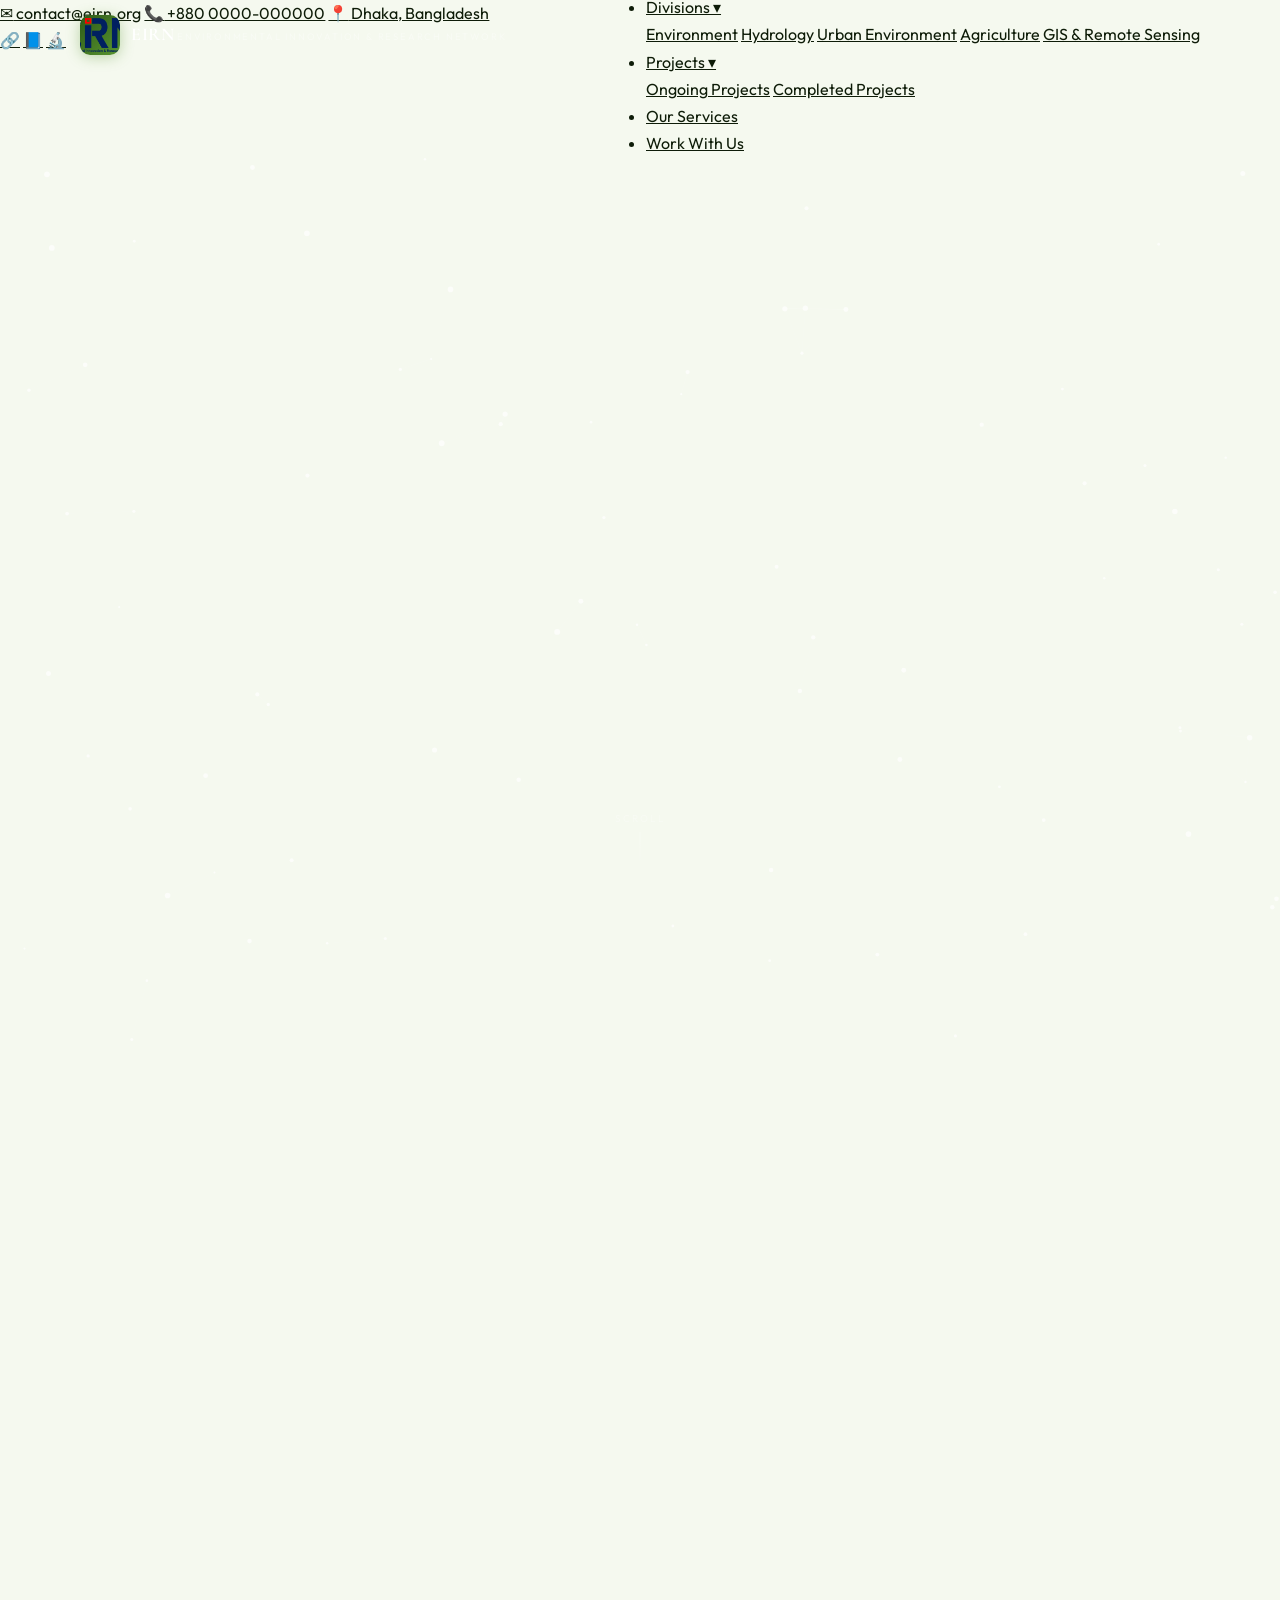
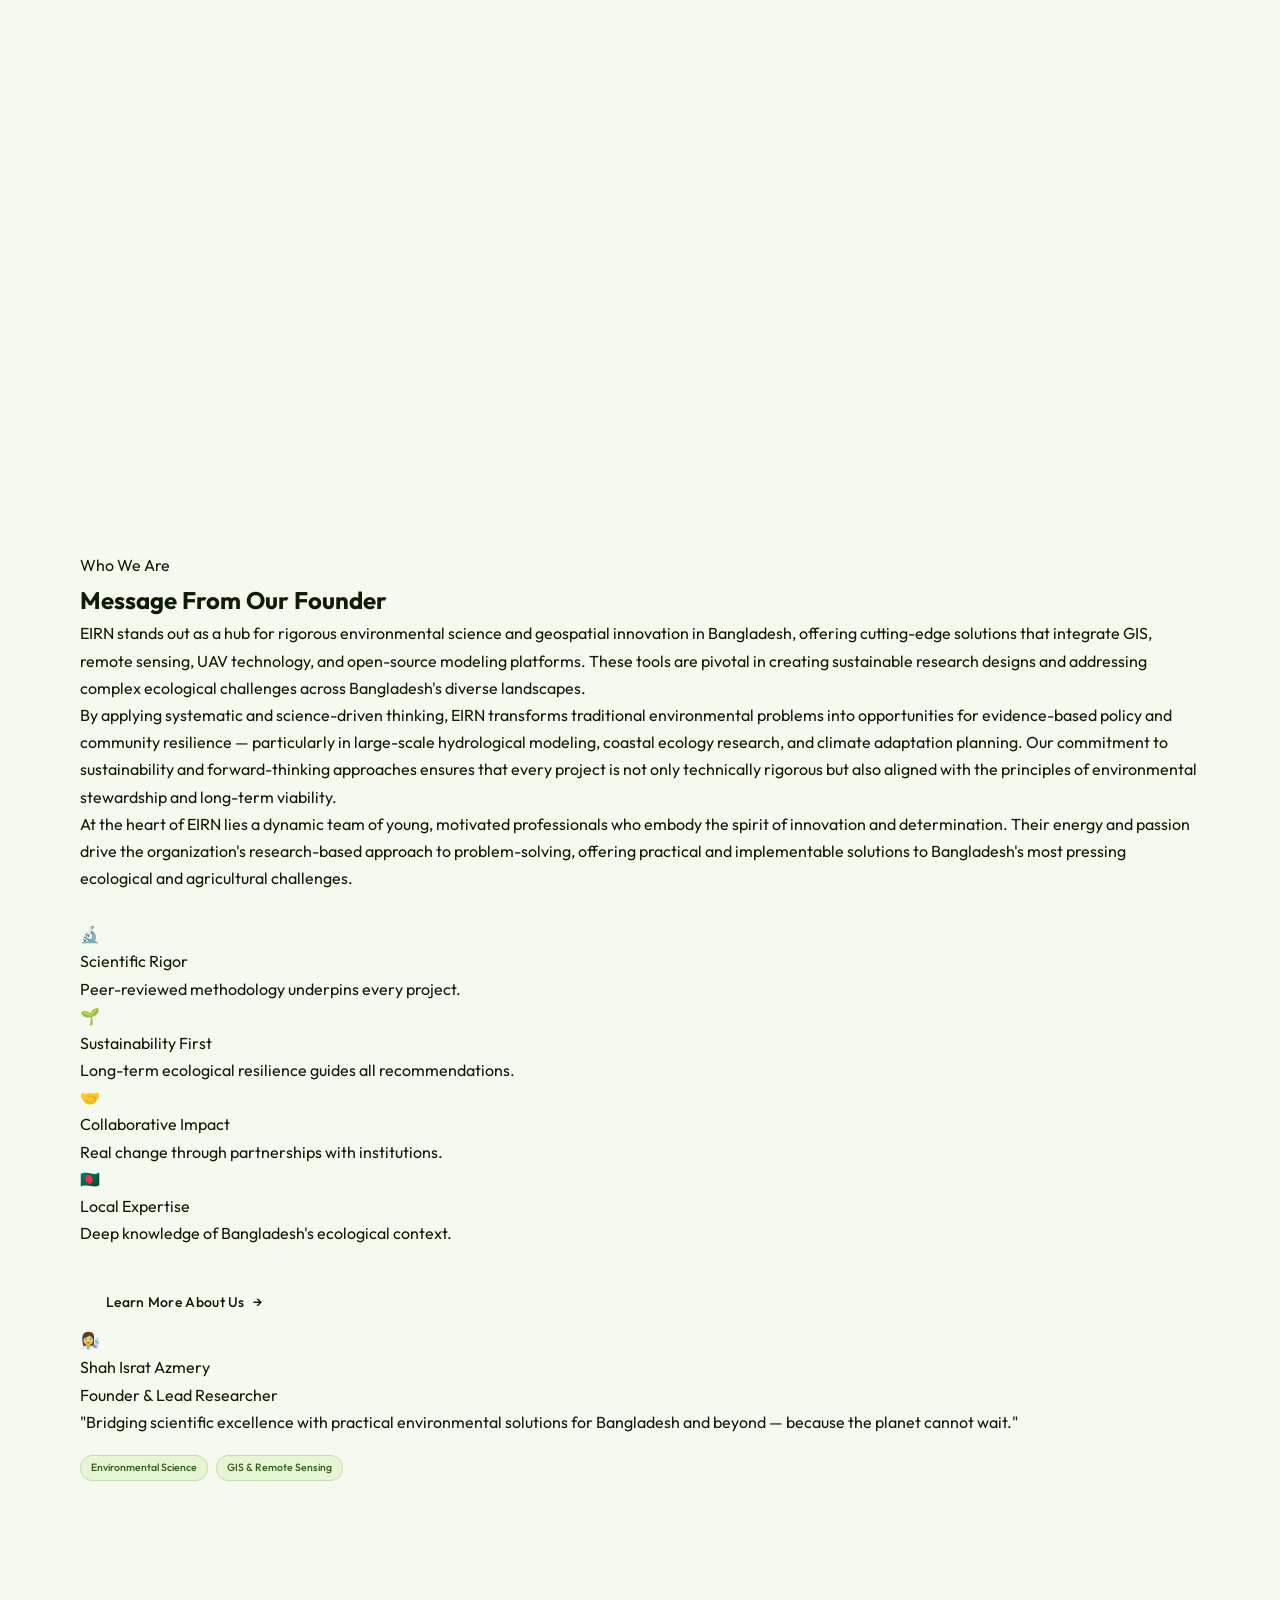
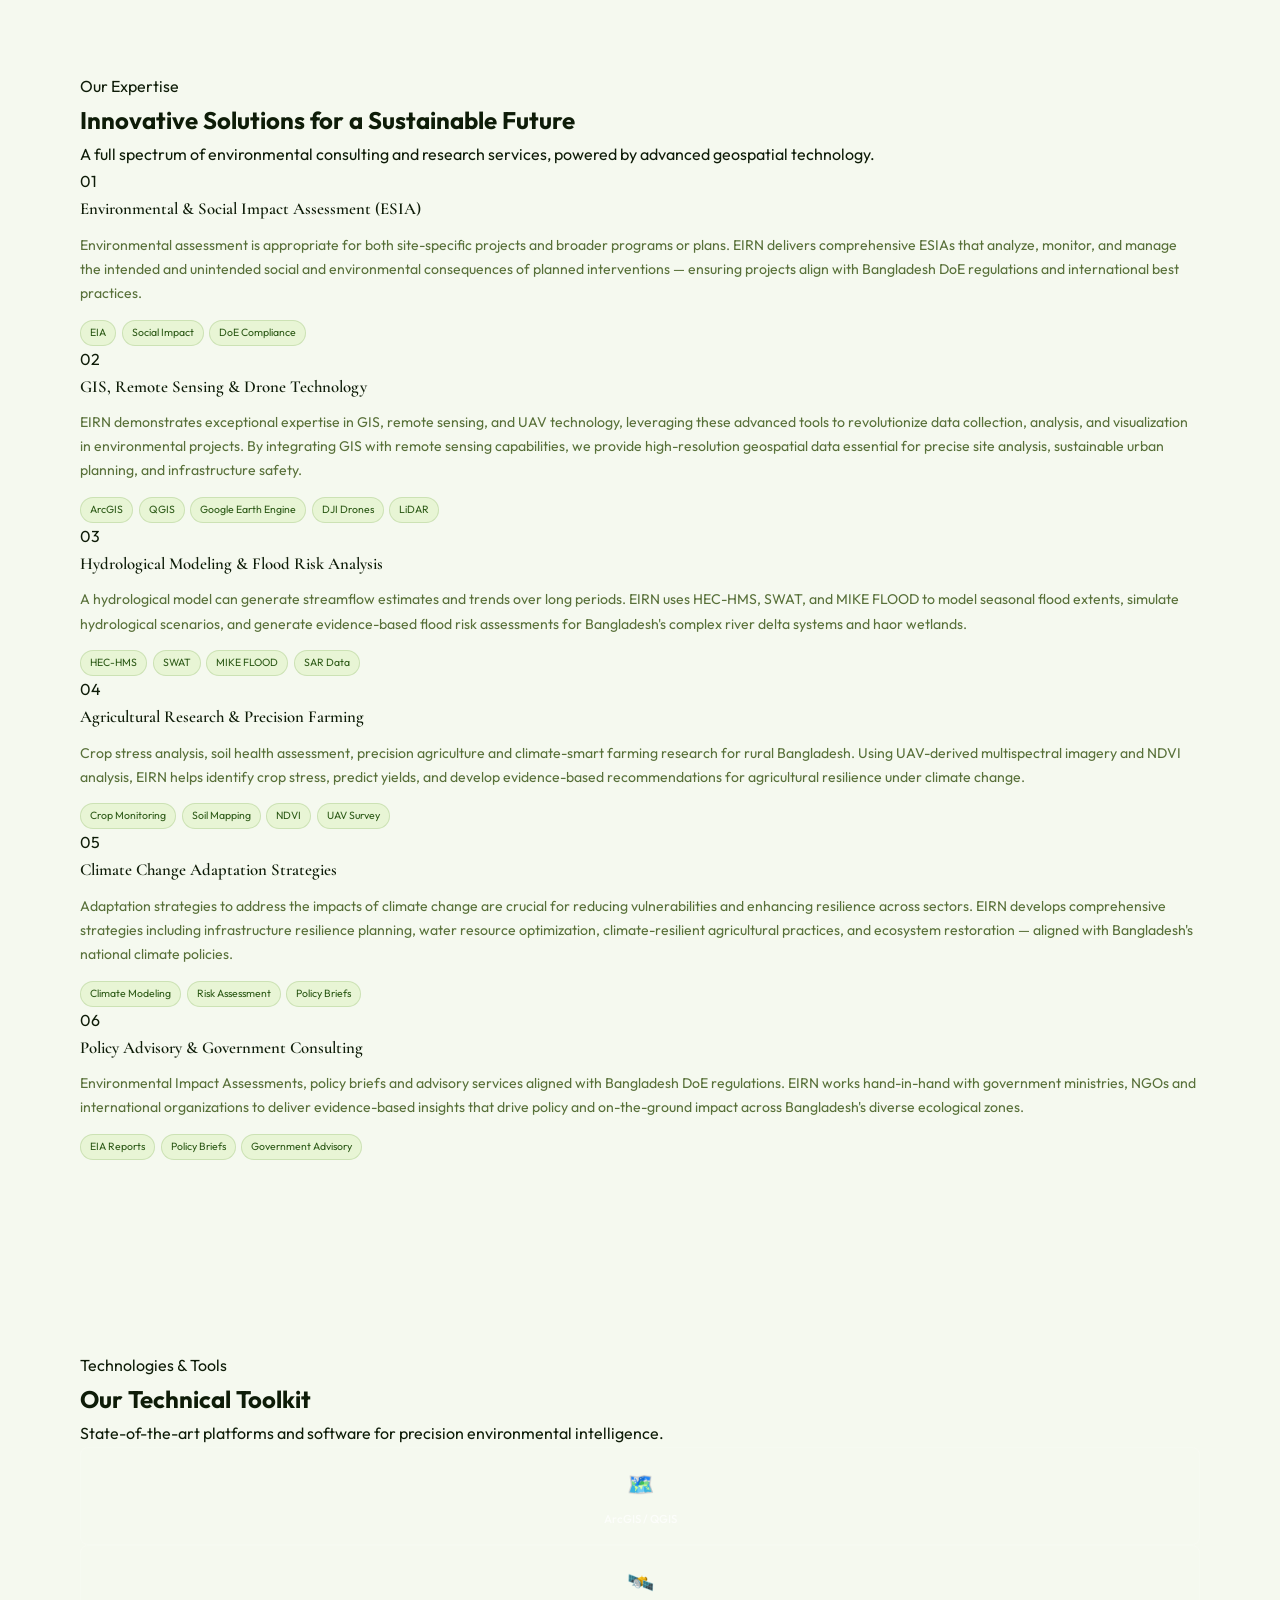
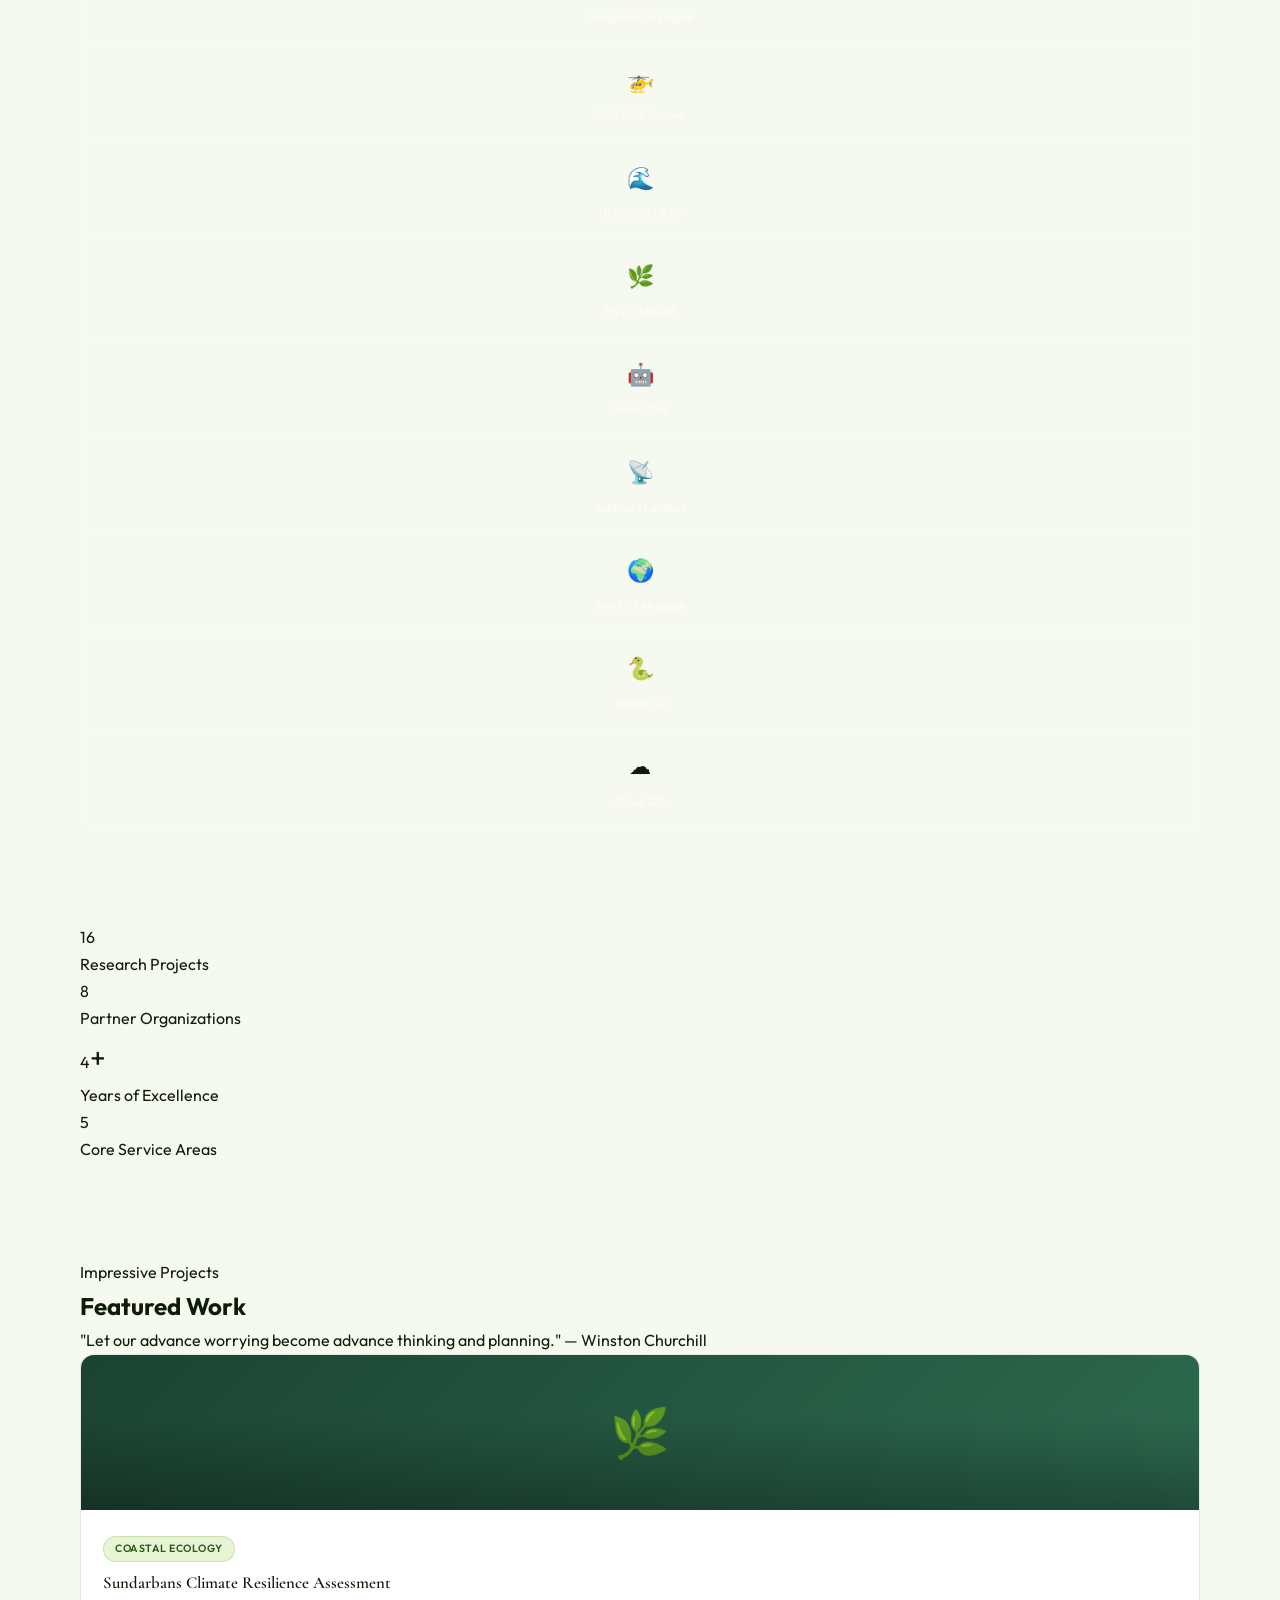
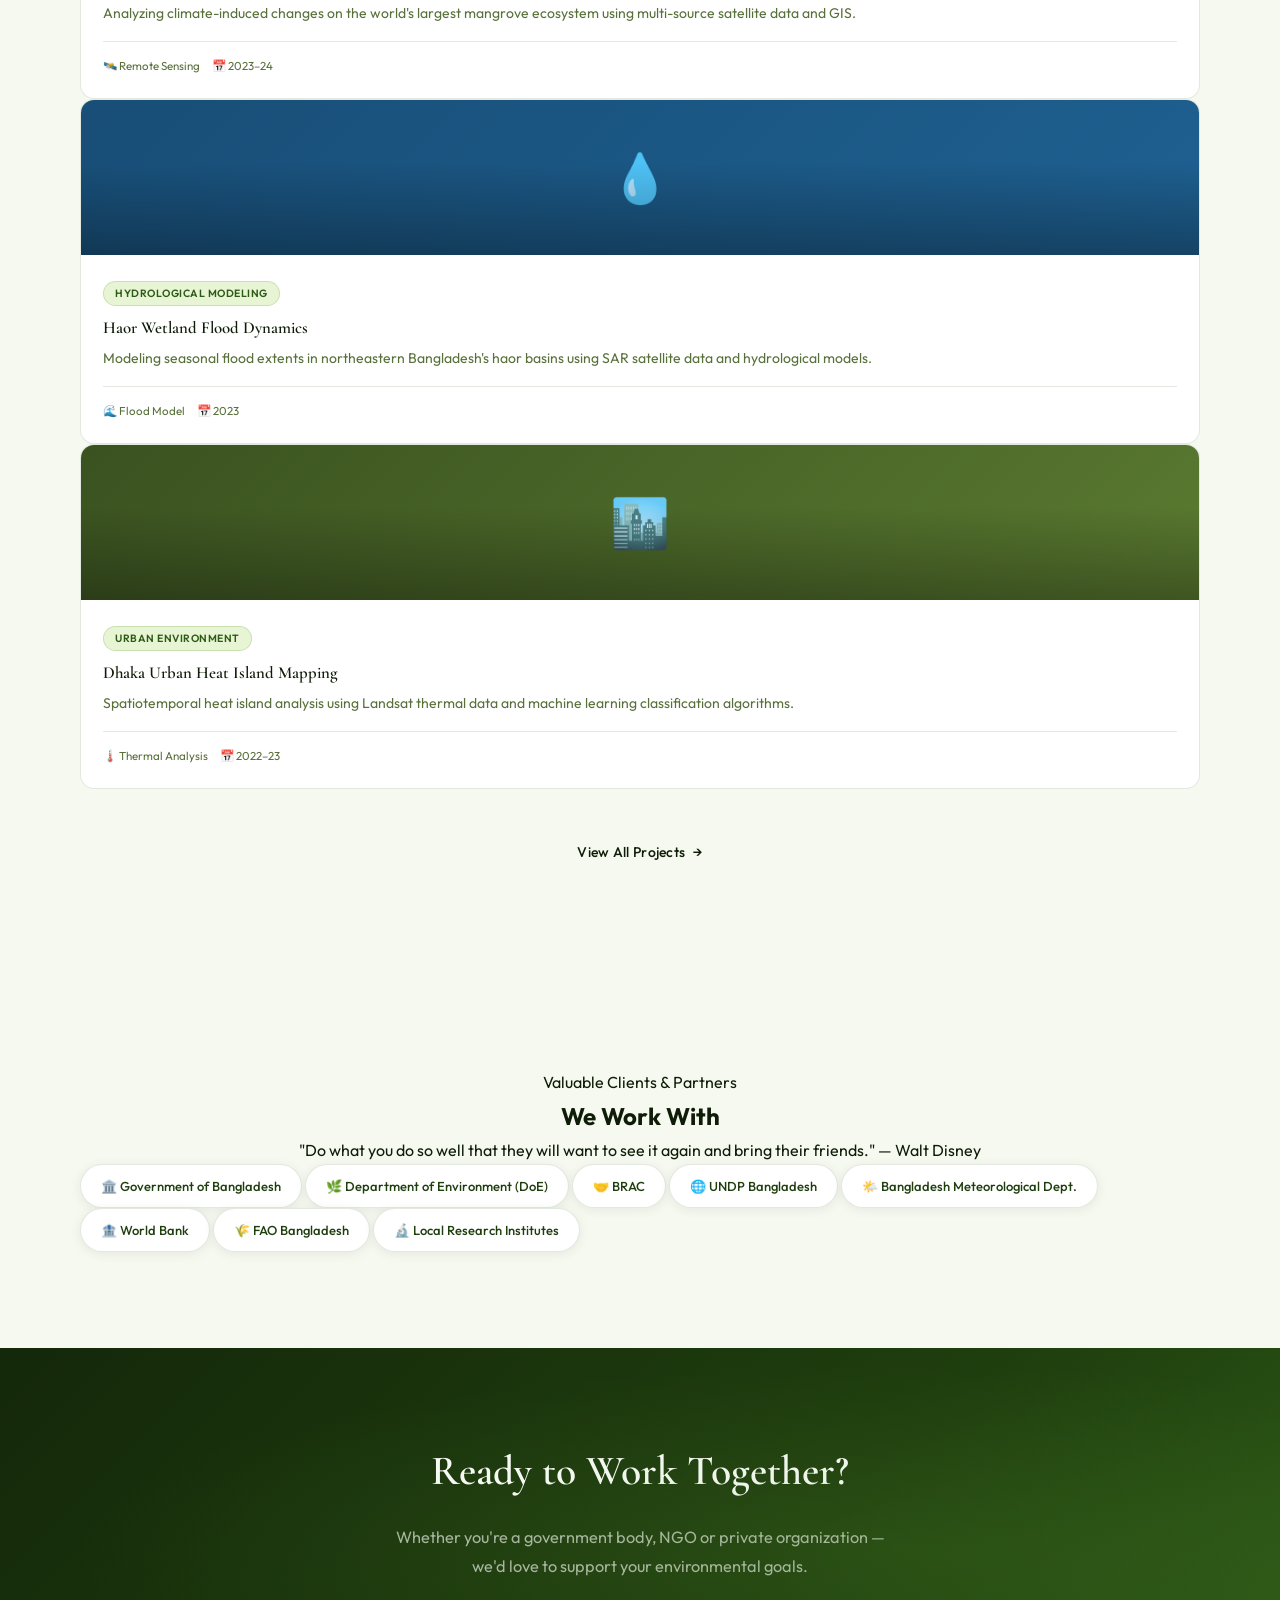
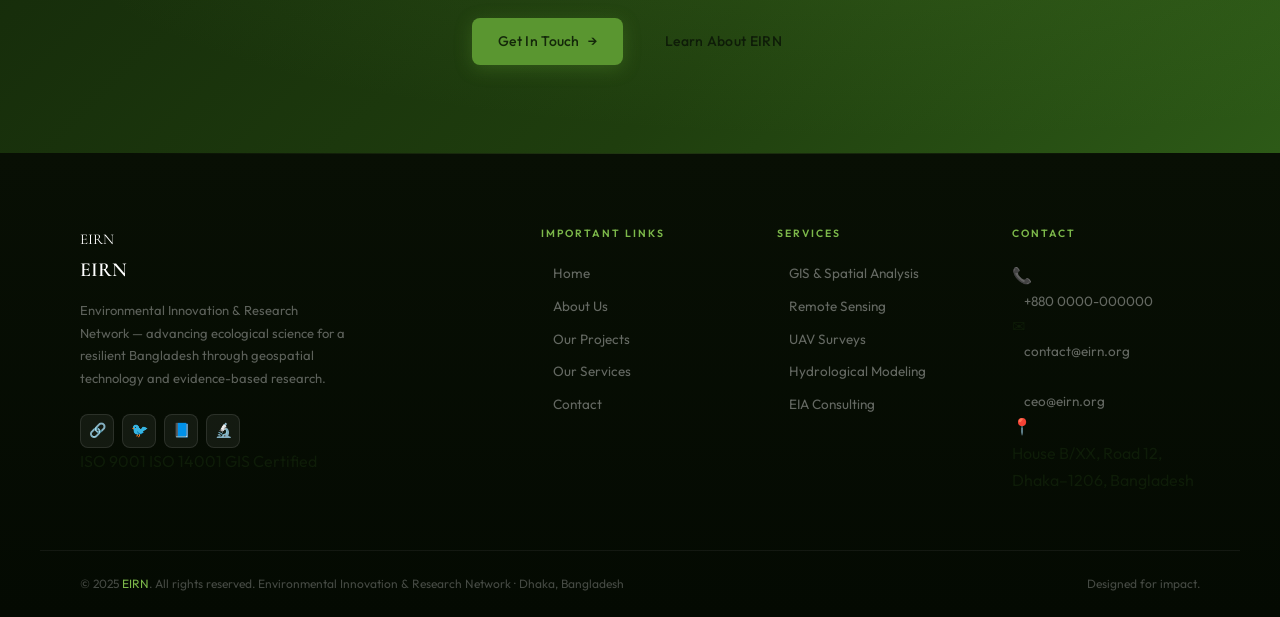
==== commit 512cf4b7: "Update index.html" ====
--- a/index.html
+++ b/index.html
@@ -4,111 +4,37 @@
 <meta charset="UTF-8"/>
 <meta name="viewport" content="width=device-width,initial-scale=1"/>
 <title>EIRN | Environmental Innovation & Research Network</title>
-<meta name="description" content="Bangladesh-based environmental consultancy using GIS, remote sensing, UAV technology and environmental modeling to solve ecological and agricultural challenges."/>
+<meta name="description" content="Bangladesh-based environmental consultancy using GIS, remote sensing, UAV technology and environmental modeling."/>
 <link rel="preconnect" href="https://fonts.googleapis.com"/>
 <link rel="preconnect" href="https://fonts.gstatic.com" crossorigin/>
 <link rel="stylesheet" href="style.css"/>
 <style>
-/* ── HERO ── */
-.hero{min-height:100vh;display:flex;align-items:center;position:relative;overflow:hidden;background:linear-gradient(160deg,var(--g900) 0%,var(--g850) 40%,var(--g800) 75%,var(--g700) 100%)}
-#hero-canvas{position:absolute;inset:0;width:100%;height:100%;z-index:0;pointer-events:none}
-.hero-orbs{position:absolute;inset:0;z-index:0;pointer-events:none;overflow:hidden}
-.orb{position:absolute;border-radius:50%;filter:blur(80px);animation:orbFloat 12s ease-in-out infinite alternate}
-.orb1{width:420px;height:420px;background:radial-gradient(circle,rgba(90,150,48,.18) 0%,transparent 70%);top:-100px;right:-80px;animation-duration:14s}
-.orb2{width:300px;height:300px;background:radial-gradient(circle,rgba(50,110,20,.14) 0%,transparent 70%);bottom:-80px;left:15%;animation-duration:18s;animation-delay:-5s}
-.orb3{width:220px;height:220px;background:radial-gradient(circle,rgba(196,160,53,.08) 0%,transparent 70%);top:40%;left:60%;animation-duration:22s;animation-delay:-9s}
-@keyframes orbFloat{from{transform:translate(0,0) scale(1)}to{transform:translate(30px,20px) scale(1.06)}}
-.hero-in{position:relative;z-index:2;padding-top:var(--nav-h)}
-.hero-pill{display:inline-flex;align-items:center;gap:8px;background:rgba(90,150,48,.14);border:1px solid rgba(90,150,48,.28);color:var(--g100);font-size:12px;font-weight:500;padding:6px 16px;border-radius:100px;margin-bottom:2rem;letter-spacing:.5px;animation:fadeHero .7s ease both .2s;opacity:0}
-.hero-pill::before{content:'';width:7px;height:7px;background:var(--g300);border-radius:50%;animation:pulse 2s infinite}
-@keyframes pulse{0%,100%{opacity:1;transform:scale(1)}50%{opacity:.5;transform:scale(.85)}}
-@keyframes fadeHero{from{opacity:0;transform:translateY(16px)}to{opacity:1;transform:none}}
-.hero h1{font-family:var(--ff-d);font-size:clamp(2.6rem,5.5vw,4.2rem);font-weight:600;color:#fff;line-height:1.15;letter-spacing:-.5px;margin-bottom:1.4rem;animation:fadeHero .7s ease both .38s;opacity:0}
-.hero h1 em{color:var(--g300);font-style:normal;position:relative}
-.hero h1 em::after{content:'';position:absolute;bottom:-2px;left:0;right:0;height:2px;background:linear-gradient(90deg,var(--g400),var(--g200));border-radius:2px}
-.hero-sub{font-size:1.12rem;color:rgba(255,255,255,.7);max-width:580px;line-height:1.8;margin-bottom:.75rem;animation:fadeHero .7s ease both .52s;opacity:0}
-.hero-type{font-size:1.05rem;color:var(--g200);font-weight:500;margin-bottom:2.2rem;min-height:1.6em;animation:fadeHero .7s ease both .64s;opacity:0}
-.hero-type-cursor{display:inline-block;width:2px;height:1.1em;background:var(--g300);margin-left:2px;vertical-align:middle;animation:blink .8s step-end infinite}
+/* Hero specific */
+.hero-type-cursor{display:inline-block;width:2px;height:1em;background:var(--g200);margin-left:2px;vertical-align:middle;animation:blink .8s step-end infinite}
 @keyframes blink{50%{opacity:0}}
-.hero-btns{display:flex;gap:1rem;flex-wrap:wrap;animation:fadeHero .7s ease both .76s;opacity:0}
-.hero-stats{display:grid;grid-template-columns:repeat(4,1fr);gap:1.5rem;margin-top:4.5rem;padding-top:3.5rem;border-top:1px solid rgba(255,255,255,.08);animation:fadeHero .7s ease both .88s;opacity:0}
-.h-stat{text-align:center;padding:1rem .5rem;border-right:1px solid rgba(255,255,255,.07)}
-.h-stat:last-child{border-right:none}
-.h-stat-n{font-family:var(--ff-d);font-size:2.4rem;font-weight:600;color:var(--g300);line-height:1;display:block}
-.h-stat-l{font-size:12px;color:rgba(255,255,255,.45);margin-top:5px;letter-spacing:.3px}
-.hero-scroll{position:absolute;bottom:2rem;left:50%;transform:translateX(-50%);z-index:2;display:flex;flex-direction:column;align-items:center;gap:6px;color:rgba(255,255,255,.35);font-size:11px;letter-spacing:1.5px;text-transform:uppercase;animation:fadeHero .7s ease both 1s;opacity:0}
-.hero-scroll-line{width:1px;height:40px;background:linear-gradient(to bottom,rgba(255,255,255,.35),transparent);animation:scrollPulse 2s ease-in-out infinite}
-@keyframes scrollPulse{0%,100%{transform:scaleY(1);opacity:.4}50%{transform:scaleY(1.2);opacity:.8}}
-
-/* ── ABOUT ── */
-#about{background:var(--white)}
-.ab-grid{display:grid;grid-template-columns:1fr 1fr;gap:5rem;align-items:center}
-.ab-text p{color:var(--mid);font-size:.98rem;line-height:1.85;margin-bottom:1.1rem}
-.ab-checks{display:flex;flex-direction:column;gap:.85rem;margin:1.6rem 0}
-.ab-quote{margin-top:1.75rem;padding:1.1rem 1.4rem;background:var(--g20);border-left:3px solid var(--g400);border-radius:0 var(--rs) var(--rs) 0;font-style:italic;font-size:.9rem;color:var(--muted);font-family:var(--ff-d)}
-.ab-visual{display:flex;flex-direction:column;gap:.9rem}
-.ab-badge{display:flex;align-items:center;gap:13px;padding:13px 18px;border-radius:12px;font-size:14px;font-weight:500;color:var(--g50);transition:transform .25s,box-shadow .25s}
-.ab-badge:hover{transform:translateX(6px);box-shadow:var(--sh-md)}
-.ab-badge-ico{font-size:21px}
-.ab1{background:var(--g700)}.ab2{background:var(--g600)}.ab3{background:var(--g500)}.ab4{background:var(--g600)}.ab5{background:var(--g700)}.ab6{background:var(--g800)}
-
-/* ── SERVICES ── */
-#services{background:var(--off)}
-.sv-grid{display:grid;grid-template-columns:repeat(3,1fr);gap:1.4rem}
-
-/* ── TOOLS ── */
-#tools{background:var(--g850);position:relative;overflow:hidden}
-#tools::before{content:'';position:absolute;inset:0;background-image:linear-gradient(rgba(255,255,255,.025) 1px,transparent 1px),linear-gradient(90deg,rgba(255,255,255,.025) 1px,transparent 1px);background-size:50px 50px;pointer-events:none}
-#tools .s-title{color:#fff}
-#tools .label{color:var(--g300)}
-#tools .label::before{background:var(--g300)}
-#tools .s-sub{color:rgba(255,255,255,.55)}
-.tools-grid{display:grid;grid-template-columns:repeat(5,1fr);gap:.9rem;margin-top:2.5rem}
-
-/* ── PROJECTS ── */
-#proj-prev{background:var(--white)}
-.pj-grid-home{display:grid;grid-template-columns:repeat(3,1fr);gap:1.4rem}
-.pj-cta{text-align:center;margin-top:2.5rem}
-
-/* ── STATS BAND ── */
-.stats-band{background:linear-gradient(135deg,var(--g800) 0%,var(--g700) 50%,var(--g600) 100%);padding:4.5rem 0;position:relative;overflow:hidden}
-.stats-band::before{content:'';position:absolute;inset:0;background-image:radial-gradient(circle at 30% 50%,rgba(255,255,255,.04) 0%,transparent 50%),radial-gradient(circle at 70% 50%,rgba(90,150,48,.12) 0%,transparent 50%);pointer-events:none}
-.stats-inner{display:grid;grid-template-columns:repeat(4,1fr);position:relative;z-index:1}
-.sb-item{text-align:center;padding:2rem 1.5rem;border-right:1px solid rgba(255,255,255,.08);transition:background .25s}
-.sb-item:hover{background:rgba(255,255,255,.04)}
-.sb-item:last-child{border:none}
-.sb-n{font-family:var(--ff-d);font-size:3rem;font-weight:600;color:var(--g200);line-height:1;display:block;margin-bottom:.4rem}
-.sb-suffix{font-size:2rem}
-.sb-l{font-size:13px;color:rgba(255,255,255,.5);letter-spacing:.3px}
-
-/* ── PARTNERS ── */
-#partners{background:var(--off);text-align:center}
-.pills-row{display:flex;flex-wrap:wrap;gap:.7rem;justify-content:center;margin-top:2.5rem}
-
-/* ── RESPONSIVE ── */
-@media(max-width:900px){
-  .hero-stats{grid-template-columns:repeat(2,1fr)}
-  .h-stat{border-right:none;border-bottom:1px solid rgba(255,255,255,.07)}
-  .h-stat:nth-child(3),.h-stat:nth-child(4){border-bottom:none}
-  .ab-grid{grid-template-columns:1fr;gap:2.5rem}
-  .sv-grid{grid-template-columns:1fr 1fr}
-  .tools-grid{grid-template-columns:repeat(3,1fr)}
-  .pj-grid-home{grid-template-columns:1fr 1fr}
-  .stats-inner{grid-template-columns:repeat(2,1fr)}
-}
-@media(max-width:600px){
-  .sv-grid{grid-template-columns:1fr}
-  .tools-grid{grid-template-columns:repeat(2,1fr)}
-  .pj-grid-home{grid-template-columns:1fr}
-  .hero h1{font-size:2.4rem}
-  .hero-scroll{display:none}
-}
+.hero-scroll{position:absolute;bottom:2rem;left:50%;transform:translateX(-50%);display:flex;flex-direction:column;align-items:center;gap:5px;color:rgba(255,255,255,.3);font-size:10px;letter-spacing:2px;text-transform:uppercase;z-index:2}
+.hero-scroll-line{width:1px;height:36px;background:linear-gradient(to bottom,rgba(255,255,255,.3),transparent);animation:scrollPulse 2s ease-in-out infinite}
+@keyframes scrollPulse{0%,100%{opacity:.4;transform:scaleY(1)}50%{opacity:.8;transform:scaleY(1.15)}}
+@media(max-width:600px){.hero-scroll{display:none}}
 </style>
 </head>
 <body>
 
-<div id="cur"></div>
-<div id="cur-r"></div>
+<!-- TOP BAR -->
+<div class="topbar">
+  <div class="topbar-in">
+    <div class="topbar-contact">
+      <a href="mailto:contact@eirn.org"><span class="tbi">✉</span> contact@eirn.org</a>
+      <a href="tel:+880000000000"><span class="tbi">📞</span> +880 0000-000000</a>
+      <a href="index.html"><span class="tbi">📍</span> Dhaka, Bangladesh</a>
+    </div>
+    <div class="topbar-social">
+      <a href="#" title="LinkedIn">🔗</a>
+      <a href="#" title="Facebook">📘</a>
+      <a href="#" title="ResearchGate">🔬</a>
+    </div>
+  </div>
+</div>
 
 <!-- NAV -->
 <nav>
@@ -117,17 +43,41 @@
       <div class="nav-logo">
         <img src="images/logo.png" alt="EIRN" loading="lazy" onerror="this.style.display='none';this.parentElement.innerHTML='<span class=nav-logo-fb>EI</span>'"/>
       </div>
-      <div class="nav-nm">
+      <div>
         <span class="nav-nm-m">EIRN</span>
-        <span class="nav-nm-s">Environmental Innovation and Research Network</span>
+        <span class="nav-nm-s">Environmental Innovation & Research Network</span>
       </div>
     </a>
     <button class="nav-tog" aria-label="Menu" aria-expanded="false"><span></span><span></span><span></span></button>
-    <ul class="nav-links">
-      <li><a href="index.html">Home</a></li>
-      <li><a href="about.html">About</a></li>
-      <li><a href="projects.html">Projects</a></li>
-      <li><a href="contact.html">Contact</a></li>
+    <ul class="nav-menu">
+      <li><a href="index.html" class="active">Home</a></li>
+      <li>
+        <a href="about.html">About Us <span class="chev">▾</span></a>
+        <div class="dropdown">
+          <a href="about.html">The Organization</a>
+          <a href="about.html#mission">Mission & Vision</a>
+          <a href="about.html#team">Meet the Team</a>
+          <a href="about.html#partners">Our Partners</a>
+          <a href="contact.html">Contact Us</a>
+        </div>
+      </li>
+      <li>
+        <a href="projects.html">Divisions <span class="chev">▾</span></a>
+        <div class="dropdown">
+          <a href="projects.html?cat=coastal">Environment</a>
+          <a href="projects.html?cat=hydro">Hydrology</a>
+          <a href="projects.html?cat=urban">Urban Environment</a>
+          <a href="projects.html?cat=agri">Agriculture</a>
+          <a href="projects.html">GIS & Remote Sensing</a>
+        </div>
+      </li>
+      <li><a href="projects.html">Projects <span class="chev">▾</span></a>
+        <div class="dropdown">
+          <a href="projects.html">Ongoing Projects</a>
+          <a href="projects.html">Completed Projects</a>
+        </div>
+      </li>
+      <li><a href="about.html#services">Our Services</a></li>
       <li><a href="contact.html" class="ncta">Work With Us</a></li>
     </ul>
   </div>
@@ -136,86 +86,180 @@
 <!-- HERO -->
 <section class="hero">
   <canvas id="hero-canvas"></canvas>
-  <div class="hero-orbs">
-    <div class="orb orb1"></div>
-    <div class="orb orb2"></div>
-    <div class="orb orb3"></div>
-  </div>
+  <div class="hero-pattern"></div>
+  <div class="hero-glow"></div>
+  <div class="hero-glow2"></div>
   <div class="container hero-in">
-    <div class="hero-pill">🇧🇩 Environmental Research &amp; Consulting</div>
-    <h1>Advancing <em>Environmental Science</em><br>for a Resilient Bangladesh</h1>
-    <p class="hero-sub">EIRN is a multidisciplinary consultancy integrating GIS, remote sensing, UAV technology and environmental modeling to address Bangladesh's most pressing ecological and agricultural challenges.</p>
-    <p class="hero-type"><span id="hero-type-el"></span><span class="hero-type-cursor"></span></p>
-    <div class="hero-btns">
-      <a href="projects.html" class="btn btn-p">Explore Our Projects <span class="arr">→</span></a>
-      <a href="contact.html" class="btn btn-gh">Work With Us</a>
-    </div>
-    <div class="hero-stats">
-      <div class="h-stat"><span class="h-stat-n counter" data-target="20" data-suffix="+">20+</span><div class="h-stat-l">Research Projects</div></div>
-      <div class="h-stat"><span class="h-stat-n counter" data-target="10" data-suffix="+">10+</span><div class="h-stat-l">Partner Organizations</div></div>
-      <div class="h-stat"><span class="h-stat-n counter" data-target="6">6</span><div class="h-stat-l">Core Service Areas</div></div>
-      <div class="h-stat"><span class="h-stat-n">Dhaka</span><div class="h-stat-l">Headquarters, BD</div></div>
+    <!-- Left: text -->
+    <div>
+      <div class="hero-badge" style="animation:fadeHero .6s ease both .1s;opacity:0">🇧🇩 Environmental Research & Consulting</div>
+      <h1 style="animation:fadeHero .7s ease both .25s;opacity:0">Advancing <em>Environmental Science</em> for a Resilient Bangladesh</h1>
+      <p class="hero-sub" style="animation:fadeHero .7s ease both .4s;opacity:0">EIRN is a multidisciplinary consultancy integrating GIS, remote sensing, UAV technology and environmental modeling to address Bangladesh's most pressing ecological and agricultural challenges.</p>
+      <p style="font-size:.98rem;color:var(--g200);font-weight:500;margin-bottom:2rem;min-height:1.5em;animation:fadeHero .7s ease both .52s;opacity:0"><span id="hero-type-el"></span><span class="hero-type-cursor"></span></p>
+      <div class="hero-btns" style="animation:fadeHero .7s ease both .64s;opacity:0">
+        <a href="projects.html" class="btn btn-p">Explore Our Projects <span class="arr">→</span></a>
+        <a href="contact.html" class="btn btn-w">Work With Us</a>
+      </div>
+      <div class="hero-divider" style="animation:fadeHero .7s ease both .76s;opacity:0"></div>
+      <div class="hero-stats" style="animation:fadeHero .7s ease both .88s;opacity:0">
+        <div><span class="h-stat-n counter" data-target="20" data-suffix="+">20+</span><div class="h-stat-l">Research Projects</div></div>
+        <div><span class="h-stat-n counter" data-target="10" data-suffix="+">10+</span><div class="h-stat-l">Partner Organizations</div></div>
+        <div><span class="h-stat-n counter" data-target="6">6</span><div class="h-stat-l">Core Service Areas</div></div>
+        <div><span class="h-stat-n">5+</span><div class="h-stat-l">Years of Excellence</div></div>
+      </div>
+    </div>
+    <!-- Right: contact card -->
+    <div class="hero-card" style="animation:fadeHero .8s ease both .4s;opacity:0">
+      <div class="hero-card-title">Quick Contact</div>
+      <div class="hc-item">
+        <div class="hc-ico">📞</div>
+        <div>
+          <div class="hc-label">Phone</div>
+          <div class="hc-val"><a href="tel:+880000000000">+880 0000-000000</a></div>
+        </div>
+      </div>
+      <div class="hc-item">
+        <div class="hc-ico">✉️</div>
+        <div>
+          <div class="hc-label">Email</div>
+          <div class="hc-val">
+            <a href="mailto:contact@eirn.org">contact@eirn.org</a><br>
+            <a href="mailto:ceo@eirn.org">ceo@eirn.org</a>
+          </div>
+        </div>
+      </div>
+      <div class="hc-item">
+        <div class="hc-ico">📍</div>
+        <div>
+          <div class="hc-label">Address</div>
+          <div class="hc-val">House B/XX, Road 12,<br>Dhaka–1206, Bangladesh</div>
+        </div>
+      </div>
+      <div class="hc-item">
+        <div class="hc-ico">⏰</div>
+        <div>
+          <div class="hc-label">Office Hours</div>
+          <div class="hc-val">Sun–Thu: 9:00 AM – 6:00 PM</div>
+        </div>
+      </div>
+      <div class="hero-card-cta">
+        <a href="contact.html" class="btn btn-p" style="width:100%;justify-content:center">Send a Message →</a>
+      </div>
     </div>
   </div>
   <div class="hero-scroll">Scroll<div class="hero-scroll-line"></div></div>
 </section>
 
-<!-- ABOUT STRIP -->
-<section id="about">
+<!-- WHO WE ARE / CEO MESSAGE -->
+<section class="about-strip">
   <div class="container">
-    <div class="ab-grid">
-      <div class="ab-text rv-l">
-        <div class="label">About EIRN</div>
-        <h2 class="s-title">Science-Driven Solutions for Environmental Challenges</h2>
-        <p>The Environmental Innovation and Research Network (EIRN) is a Bangladesh-based consultancy dedicated to solving complex environmental and agricultural problems through rigorous research, advanced geospatial technologies, and collaborative partnerships.</p>
-        <p>We work hand-in-hand with Government ministries, NGOs and international organizations to deliver evidence-based insights that drive policy and on-the-ground impact.</p>
-        <div class="ab-checks">
-          <div class="chk"><div class="chk-dot"></div><span>Government &amp; NGO collaboration on environmental policy</span></div>
-          <div class="chk"><div class="chk-dot"></div><span>Cutting-edge GIS and remote sensing analysis</span></div>
-          <div class="chk"><div class="chk-dot"></div><span>UAV-based field data collection and mapping</span></div>
-          <div class="chk"><div class="chk-dot"></div><span>Agricultural resilience research for rural Bangladesh</span></div>
-        </div>
-        <div class="ab-quote">"Bridging scientific excellence with practical environmental solutions for Bangladesh and beyond."</div>
-        <a href="about.html" class="btn btn-og" style="margin-top:1.8rem">Learn More About Us <span class="arr">→</span></a>
-      </div>
-      <div class="ab-visual rv-r">
-        <div class="ab-badge ab1 tilt"><span class="ab-badge-ico">🌿</span>Environmental Research &amp; Monitoring</div>
-        <div class="ab-badge ab2 tilt"><span class="ab-badge-ico">🛰️</span>Geospatial Intelligence &amp; Remote Sensing</div>
-        <div class="ab-badge ab3 tilt"><span class="ab-badge-ico">🌾</span>Agricultural Science &amp; Food Security</div>
-        <div class="ab-badge ab4 tilt"><span class="ab-badge-ico">🚁</span>UAV Field Surveys &amp; Drone Mapping</div>
-        <div class="ab-badge ab5 tilt"><span class="ab-badge-ico">📊</span>Environmental Modeling &amp; Simulation</div>
-        <div class="ab-badge ab6 tilt"><span class="ab-badge-ico">🤝</span>Government &amp; NGO Advisory Services</div>
-      </div>
-    </div>
-  </div>
-</section>
-
-<!-- SERVICES -->
-<section id="services">
+    <div class="about-grid">
+      <!-- Left: text -->
+      <div class="rv-l">
+        <div class="sec-label">Who We Are</div>
+        <h2 class="sec-title">Message From Our Founder</h2>
+        <div class="about-text">
+          <p>EIRN stands out as a hub for rigorous environmental science and geospatial innovation in Bangladesh, offering cutting-edge solutions that integrate GIS, remote sensing, UAV technology, and open-source modeling platforms. These tools are pivotal in creating sustainable research designs and addressing complex ecological challenges across Bangladesh's diverse landscapes.</p>
+          <p>By applying systematic and science-driven thinking, EIRN transforms traditional environmental problems into opportunities for evidence-based policy and community resilience — particularly in large-scale hydrological modeling, coastal ecology research, and climate adaptation planning. Our commitment to sustainability and forward-thinking approaches ensures that every project is not only technically rigorous but also aligned with the principles of environmental stewardship and long-term viability.</p>
+          <p>At the heart of EIRN lies a dynamic team of young, motivated professionals who embody the spirit of innovation and determination. Their energy and passion drive the organization's research-based approach to problem-solving, offering practical and implementable solutions to Bangladesh's most pressing ecological and agricultural challenges.</p>
+        </div>
+        <div class="val-grid" style="margin-top:1.8rem">
+          <div class="val-item"><div class="val-ico">🔬</div><div><div class="val-t">Scientific Rigor</div><div class="val-d">Peer-reviewed methodology underpins every project.</div></div></div>
+          <div class="val-item"><div class="val-ico">🌱</div><div><div class="val-t">Sustainability First</div><div class="val-d">Long-term ecological resilience guides all recommendations.</div></div></div>
+          <div class="val-item"><div class="val-ico">🤝</div><div><div class="val-t">Collaborative Impact</div><div class="val-d">Real change through partnerships with institutions.</div></div></div>
+          <div class="val-item"><div class="val-ico">🇧🇩</div><div><div class="val-t">Local Expertise</div><div class="val-d">Deep knowledge of Bangladesh's ecological context.</div></div></div>
+        </div>
+        <a href="about.html" class="btn btn-o" style="margin-top:2rem">Learn More About Us <span class="arr">→</span></a>
+      </div>
+      <!-- Right: CEO card -->
+      <div class="rv-r">
+        <div class="ceo-card">
+          <div class="ceo-img">
+            <img src="images/founder.jpg" alt="Founder EIRN" loading="lazy" onerror="this.style.display='none';this.parentElement.innerHTML='<div class=ceo-img-fallback>👩‍🔬</div>'"/>
+          </div>
+          <div class="ceo-body">
+            <div class="ceo-name">Shah Israt Azmery</div>
+            <div class="ceo-role">Founder & Lead Researcher</div>
+            <div class="ceo-quote">"Bridging scientific excellence with practical environmental solutions for Bangladesh and beyond — because the planet cannot wait."</div>
+            <div style="display:flex;gap:.5rem;margin-top:1.2rem;flex-wrap:wrap">
+              <span style="font-size:10.5px;background:var(--g50);color:var(--g600);padding:3px 10px;border-radius:100px;border:1px solid rgba(41,138,61,.2);font-weight:500">Environmental Science</span>
+              <span style="font-size:10.5px;background:var(--g50);color:var(--g600);padding:3px 10px;border-radius:100px;border:1px solid rgba(41,138,61,.2);font-weight:500">GIS & Remote Sensing</span>
+            </div>
+          </div>
+        </div>
+      </div>
+    </div>
+  </div>
+</section>
+
+<!-- OUR EXPERTISE / SERVICES -->
+<section class="services-section">
   <div class="container">
-    <div class="s-head rv">
-      <div class="label">Our Services</div>
-      <h2 class="s-title">What We Do</h2>
-      <p class="s-sub">A full spectrum of environmental consulting and research services, powered by advanced geospatial technology.</p>
-    </div>
-    <div class="sv-grid stag">
-      <div class="sv-card tilt"><div class="sv-ico">🗺️</div><div class="sv-title">GIS & Spatial Analysis</div><p class="sv-desc">Advanced mapping, spatial data analysis and cartographic outputs for environmental and land-use planning decisions.</p><div class="sv-tags"><span class="sv-tag">ArcGIS</span><span class="sv-tag">QGIS</span><span class="sv-tag">Spatial DB</span></div></div>
-      <div class="sv-card tilt"><div class="sv-ico">🛰️</div><div class="sv-title">Remote Sensing</div><p class="sv-desc">Satellite imagery processing, land cover classification, vegetation monitoring and multi-temporal change detection.</p><div class="sv-tags"><span class="sv-tag">Sentinel</span><span class="sv-tag">Landsat</span><span class="sv-tag">MODIS</span></div></div>
-      <div class="sv-card tilt"><div class="sv-ico">🚁</div><div class="sv-title">UAV & Drone Surveys</div><p class="sv-desc">High-resolution drone-based aerial surveys for agricultural monitoring, disaster assessment and coastal mapping.</p><div class="sv-tags"><span class="sv-tag">DJI Drones</span><span class="sv-tag">Photogrammetry</span><span class="sv-tag">LiDAR</span></div></div>
-      <div class="sv-card tilt"><div class="sv-ico">🌊</div><div class="sv-title">Environmental Modeling</div><p class="sv-desc">Hydrological, flood risk, climate and ecosystem modeling to simulate scenarios and support evidence-based decisions.</p><div class="sv-tags"><span class="sv-tag">HEC-HMS</span><span class="sv-tag">SWAT</span><span class="sv-tag">MIKE FLOOD</span></div></div>
-      <div class="sv-card tilt"><div class="sv-ico">🌾</div><div class="sv-title">Agricultural Research</div><p class="sv-desc">Crop stress analysis, soil assessment, precision agriculture and climate-smart farming for rural communities.</p><div class="sv-tags"><span class="sv-tag">Crop Monitoring</span><span class="sv-tag">Soil Mapping</span><span class="sv-tag">NDVI</span></div></div>
-      <div class="sv-card tilt"><div class="sv-ico">📋</div><div class="sv-title">Policy & EIA Consulting</div><p class="sv-desc">Environmental Impact Assessments, policy briefs and advisory services aligned with Bangladesh DoE regulations.</p><div class="sv-tags"><span class="sv-tag">EIA</span><span class="sv-tag">Policy Briefs</span><span class="sv-tag">DoE</span></div></div>
+    <div class="sec-head rv">
+      <div class="sec-label">Our Expertise</div>
+      <h2 class="sec-title">Innovative Solutions for a Sustainable Future</h2>
+      <p class="sec-sub">A full spectrum of environmental consulting and research services, powered by advanced geospatial technology.</p>
+    </div>
+    <div class="sv-list stag">
+      <div class="sv-item">
+        <div class="sv-num">01</div>
+        <div>
+          <div class="sv-title">Environmental & Social Impact Assessment (ESIA)</div>
+          <p class="sv-desc">Environmental assessment is appropriate for both site-specific projects and broader programs or plans. EIRN delivers comprehensive ESIAs that analyze, monitor, and manage the intended and unintended social and environmental consequences of planned interventions — ensuring projects align with Bangladesh DoE regulations and international best practices.</p>
+          <div class="sv-tags"><span class="sv-tag">EIA</span><span class="sv-tag">Social Impact</span><span class="sv-tag">DoE Compliance</span></div>
+        </div>
+      </div>
+      <div class="sv-item">
+        <div class="sv-num">02</div>
+        <div>
+          <div class="sv-title">GIS, Remote Sensing & Drone Technology</div>
+          <p class="sv-desc">EIRN demonstrates exceptional expertise in GIS, remote sensing, and UAV technology, leveraging these advanced tools to revolutionize data collection, analysis, and visualization in environmental projects. By integrating GIS with remote sensing capabilities, we provide high-resolution geospatial data essential for precise site analysis, sustainable urban planning, and infrastructure safety.</p>
+          <div class="sv-tags"><span class="sv-tag">ArcGIS</span><span class="sv-tag">QGIS</span><span class="sv-tag">Google Earth Engine</span><span class="sv-tag">DJI Drones</span><span class="sv-tag">LiDAR</span></div>
+        </div>
+      </div>
+      <div class="sv-item">
+        <div class="sv-num">03</div>
+        <div>
+          <div class="sv-title">Hydrological Modeling & Flood Risk Analysis</div>
+          <p class="sv-desc">A hydrological model can generate streamflow estimates and trends over long periods. EIRN uses HEC-HMS, SWAT, and MIKE FLOOD to model seasonal flood extents, simulate hydrological scenarios, and generate evidence-based flood risk assessments for Bangladesh's complex river delta systems and haor wetlands.</p>
+          <div class="sv-tags"><span class="sv-tag">HEC-HMS</span><span class="sv-tag">SWAT</span><span class="sv-tag">MIKE FLOOD</span><span class="sv-tag">SAR Data</span></div>
+        </div>
+      </div>
+      <div class="sv-item">
+        <div class="sv-num">04</div>
+        <div>
+          <div class="sv-title">Agricultural Research & Precision Farming</div>
+          <p class="sv-desc">Crop stress analysis, soil health assessment, precision agriculture and climate-smart farming research for rural Bangladesh. Using UAV-derived multispectral imagery and NDVI analysis, EIRN helps identify crop stress, predict yields, and develop evidence-based recommendations for agricultural resilience under climate change.</p>
+          <div class="sv-tags"><span class="sv-tag">Crop Monitoring</span><span class="sv-tag">Soil Mapping</span><span class="sv-tag">NDVI</span><span class="sv-tag">UAV Survey</span></div>
+        </div>
+      </div>
+      <div class="sv-item">
+        <div class="sv-num">05</div>
+        <div>
+          <div class="sv-title">Climate Change Adaptation Strategies</div>
+          <p class="sv-desc">Adaptation strategies to address the impacts of climate change are crucial for reducing vulnerabilities and enhancing resilience across sectors. EIRN develops comprehensive strategies including infrastructure resilience planning, water resource optimization, climate-resilient agricultural practices, and ecosystem restoration — aligned with Bangladesh's national climate policies.</p>
+          <div class="sv-tags"><span class="sv-tag">Climate Modeling</span><span class="sv-tag">Risk Assessment</span><span class="sv-tag">Policy Briefs</span></div>
+        </div>
+      </div>
+      <div class="sv-item">
+        <div class="sv-num">06</div>
+        <div>
+          <div class="sv-title">Policy Advisory & Government Consulting</div>
+          <p class="sv-desc">Environmental Impact Assessments, policy briefs and advisory services aligned with Bangladesh DoE regulations. EIRN works hand-in-hand with government ministries, NGOs and international organizations to deliver evidence-based insights that drive policy and on-the-ground impact across Bangladesh's diverse ecological zones.</p>
+          <div class="sv-tags"><span class="sv-tag">EIA Reports</span><span class="sv-tag">Policy Briefs</span><span class="sv-tag">Government Advisory</span></div>
+        </div>
+      </div>
     </div>
   </div>
 </section>
 
 <!-- TOOLS -->
-<section id="tools">
+<section class="tools-section">
   <div class="container">
     <div class="rv">
-      <div class="label">Technologies & Tools</div>
-      <h2 class="s-title">Our Technical Toolkit</h2>
-      <p class="s-sub">State-of-the-art platforms and software for precision environmental intelligence.</p>
+      <div class="sec-label">Technologies & Tools</div>
+      <h2 class="sec-title">Our Technical Toolkit</h2>
+      <p class="sec-sub">State-of-the-art platforms and software for precision environmental intelligence.</p>
     </div>
     <div class="tools-grid stag">
       <div class="tc"><div class="tc-ico">🗺️</div><div class="tc-n">ArcGIS / QGIS</div></div>
@@ -237,34 +281,37 @@
   <div class="container stats-inner stag">
     <div class="sb-item"><span class="sb-n"><span class="counter" data-target="20" data-suffix="+">20</span></span><div class="sb-l">Research Projects</div></div>
     <div class="sb-item"><span class="sb-n"><span class="counter" data-target="10" data-suffix="+">10</span></span><div class="sb-l">Partner Organizations</div></div>
-    <div class="sb-item"><span class="sb-n"><span class="counter" data-target="5">5</span><span class="sb-suffix">+</span></span><div class="sb-l">Years of Excellence</div></div>
+    <div class="sb-item"><span class="sb-n"><span class="counter" data-target="5">5</span><span style="font-size:1.8rem">+</span></span><div class="sb-l">Years of Excellence</div></div>
     <div class="sb-item"><span class="sb-n"><span class="counter" data-target="6">6</span></span><div class="sb-l">Core Service Areas</div></div>
   </div>
 </div>
 
-<!-- PROJECTS PREVIEW -->
-<section id="proj-prev">
+<!-- IMPRESSIVE PROJECTS -->
+<section class="projects-section">
   <div class="container">
-    <div class="s-head rv">
-      <div class="label">Research & Projects</div>
-      <h2 class="s-title">Featured Work</h2>
-      <p class="s-sub">Impactful research and consulting across Bangladesh — from the Sundarbans to urban Dhaka.</p>
-    </div>
-    <div class="pj-grid-home stag">
-      <div class="pj-card"><div class="pj-img" style="background:linear-gradient(135deg,#1B4332,#2D6A4F)">🌿</div><div class="pj-body"><div class="pj-tag">Coastal Ecology</div><div class="pj-title">Sundarbans Climate Resilience Assessment</div><p class="pj-desc">Analyzing climate-induced changes on the world's largest mangrove ecosystem using multi-source satellite data.</p><div class="pj-meta"><span>🛰️ Remote Sensing</span><span>📅 2023–24</span></div></div></div>
+    <div class="sec-head rv">
+      <div class="sec-label">Impressive Projects</div>
+      <h2 class="sec-title">Featured Work</h2>
+      <p class="sec-quote">"Let our advance worrying become advance thinking and planning." — Winston Churchill</p>
+    </div>
+    <div class="pj-grid stag">
+      <div class="pj-card"><div class="pj-img" style="background:linear-gradient(135deg,#1B4332,#2D6A4F)">🌿</div><div class="pj-body"><div class="pj-tag">Coastal Ecology</div><div class="pj-title">Sundarbans Climate Resilience Assessment</div><p class="pj-desc">Analyzing climate-induced changes on the world's largest mangrove ecosystem using multi-source satellite data and GIS.</p><div class="pj-meta"><span>🛰️ Remote Sensing</span><span>📅 2023–24</span></div></div></div>
       <div class="pj-card"><div class="pj-img" style="background:linear-gradient(135deg,#184E77,#1E6091)">💧</div><div class="pj-body"><div class="pj-tag">Hydrological Modeling</div><div class="pj-title">Haor Wetland Flood Dynamics</div><p class="pj-desc">Modeling seasonal flood extents in northeastern Bangladesh's haor basins using SAR satellite data and hydrological models.</p><div class="pj-meta"><span>🌊 Flood Model</span><span>📅 2023</span></div></div></div>
       <div class="pj-card"><div class="pj-img" style="background:linear-gradient(135deg,#3a5220,#5a7a30)">🏙️</div><div class="pj-body"><div class="pj-tag">Urban Environment</div><div class="pj-title">Dhaka Urban Heat Island Mapping</div><p class="pj-desc">Spatiotemporal heat island analysis using Landsat thermal data and machine learning classification algorithms.</p><div class="pj-meta"><span>🌡️ Thermal Analysis</span><span>📅 2022–23</span></div></div></div>
     </div>
-    <div class="pj-cta rv"><a href="projects.html" class="btn btn-og">View All Projects <span class="arr">→</span></a></div>
-  </div>
-</section>
-
-<!-- PARTNERS -->
-<section id="partners">
+    <div style="text-align:center;margin-top:2.5rem" class="rv">
+      <a href="projects.html" class="btn btn-o">View All Projects <span class="arr">→</span></a>
+    </div>
+  </div>
+</section>
+
+<!-- VALUABLE CLIENTS & PARTNERS -->
+<section class="partners-section">
   <div class="container">
-    <div class="rv" style="text-align:center">
-      <div class="label" style="justify-content:center"><span></span>Partners &amp; Collaborators</div>
-      <h2 class="s-title" style="text-align:center">We Work With</h2>
+    <div class="sec-head rv" style="text-align:center">
+      <div class="sec-label" style="justify-content:center">Valuable Clients & Partners</div>
+      <h2 class="sec-title">We Work With</h2>
+      <p class="sec-quote" style="text-align:center">"Do what you do so well that they will want to see it again and bring their friends." — Walt Disney</p>
     </div>
     <div class="pills-row rv">
       <div class="pill">🏛️ Government of Bangladesh</div>
@@ -286,7 +333,7 @@
     <p>Whether you're a government body, NGO or private organization — we'd love to support your environmental goals.</p>
     <div class="cta-acts">
       <a href="contact.html" class="btn btn-p">Get In Touch <span class="arr">→</span></a>
-      <a href="about.html" class="btn btn-gh">Learn About EIRN</a>
+      <a href="about.html" class="btn btn-w">Learn About EIRN</a>
     </div>
   </div>
 </div>
@@ -295,37 +342,59 @@
 <footer>
   <div class="ft-grid">
     <div>
-      <div class="ft-nm">EIRN</div>
-      <p class="ft-desc">Environmental Innovation &amp; Research Network — advancing ecological science for a resilient Bangladesh through geospatial technology and evidence-based research.</p>
-      <div class="ft-soc">
-        <a href="#" title="LinkedIn">🔗</a>
-        <a href="#" title="Twitter">🐦</a>
-        <a href="#" title="Facebook">📘</a>
-        <a href="#" title="ResearchGate">🔬</a>
-      </div>
-    </div>
-    <div class="ft-col"><h4>Pages</h4><ul><li><a href="index.html">Home</a></li><li><a href="about.html">About</a></li><li><a href="projects.html">Projects</a></li><li><a href="contact.html">Contact</a></li></ul></div>
-    <div class="ft-col"><h4>Services</h4><ul><li><a href="about.html#services">GIS & Spatial Analysis</a></li><li><a href="about.html#services">Remote Sensing</a></li><li><a href="about.html#services">UAV Surveys</a></li><li><a href="about.html#services">Environmental Modeling</a></li></ul></div>
-    <div class="ft-col"><h4>Contact</h4><ul><li><a href="mailto:contact@eirn.org">contact@eirn.org</a></li><li><a href="#">eirn.com.bd</a></li><li><a href="#">Dhaka, Bangladesh</a></li></ul></div>
+      <div class="ft-brand">
+        <div class="ft-logo"><span style="font-family:var(--ff-d);color:#fff;font-size:15px">EIRN</span></div>
+        <div class="ft-nm">EIRN</div>
+        <p class="ft-desc">Environmental Innovation & Research Network — advancing ecological science for a resilient Bangladesh through geospatial technology and evidence-based research.</p>
+        <div class="ft-soc">
+          <a href="#" title="LinkedIn">🔗</a>
+          <a href="#" title="Twitter">🐦</a>
+          <a href="#" title="Facebook">📘</a>
+          <a href="#" title="ResearchGate">🔬</a>
+        </div>
+      </div>
+      <div class="ft-certs">
+        <span class="ft-cert">ISO 9001</span>
+        <span class="ft-cert">ISO 14001</span>
+        <span class="ft-cert">GIS Certified</span>
+      </div>
+    </div>
+    <div class="ft-col">
+      <h4>Important Links</h4>
+      <ul>
+        <li><a href="index.html">Home</a></li>
+        <li><a href="about.html">About Us</a></li>
+        <li><a href="projects.html">Our Projects</a></li>
+        <li><a href="about.html#services">Our Services</a></li>
+        <li><a href="contact.html">Contact</a></li>
+      </ul>
+    </div>
+    <div class="ft-col">
+      <h4>Services</h4>
+      <ul>
+        <li><a href="about.html#services">GIS & Spatial Analysis</a></li>
+        <li><a href="about.html#services">Remote Sensing</a></li>
+        <li><a href="about.html#services">UAV Surveys</a></li>
+        <li><a href="about.html#services">Hydrological Modeling</a></li>
+        <li><a href="about.html#services">EIA Consulting</a></li>
+      </ul>
+    </div>
+    <div class="ft-col">
+      <h4>Contact</h4>
+      <div class="ft-contact-item"><span class="ft-contact-ico">📞</span><div class="ft-contact-val"><a href="tel:+880000000000">+880 0000-000000</a></div></div>
+      <div class="ft-contact-item"><span class="ft-contact-ico">✉</span><div class="ft-contact-val"><a href="mailto:contact@eirn.org">contact@eirn.org</a><br><a href="mailto:ceo@eirn.org">ceo@eirn.org</a></div></div>
+      <div class="ft-contact-item"><span class="ft-contact-ico">📍</span><div class="ft-contact-val">House B/XX, Road 12,<br>Dhaka–1206, Bangladesh</div></div>
+    </div>
   </div>
   <div class="ft-bot">
-    <span>© 2025 <em>EIRN</em>. All rights reserved.</span>
-    <span>Environmental Innovation &amp; Research Network · Dhaka, Bangladesh</span>
+    <span>© 2025 <em>EIRN</em>. All rights reserved. Environmental Innovation & Research Network · Dhaka, Bangladesh</span>
+    <span>Designed for impact.</span>
   </div>
 </footer>
 
 <script src="script.js"></script>
 <script>
-// Hero canvas: white particles filling the full hero section
-initParticles(document.getElementById('hero-canvas'),{
-  count:80, speed:.35,
-  color:'rgba(255,255,255,.65)',
-  lineColor:'rgba(255,255,255,.18)',
-  maxDist:140,
-  fullWindow:true
-});
-
-// Typing animation
+initParticles(document.getElementById('hero-canvas'),{count:80,speed:.3,fullWindow:true});
 typeText(document.getElementById('hero-type-el'),[
   'Solving environmental challenges with data.',
   'GIS · Remote Sensing · UAV · Modeling.',
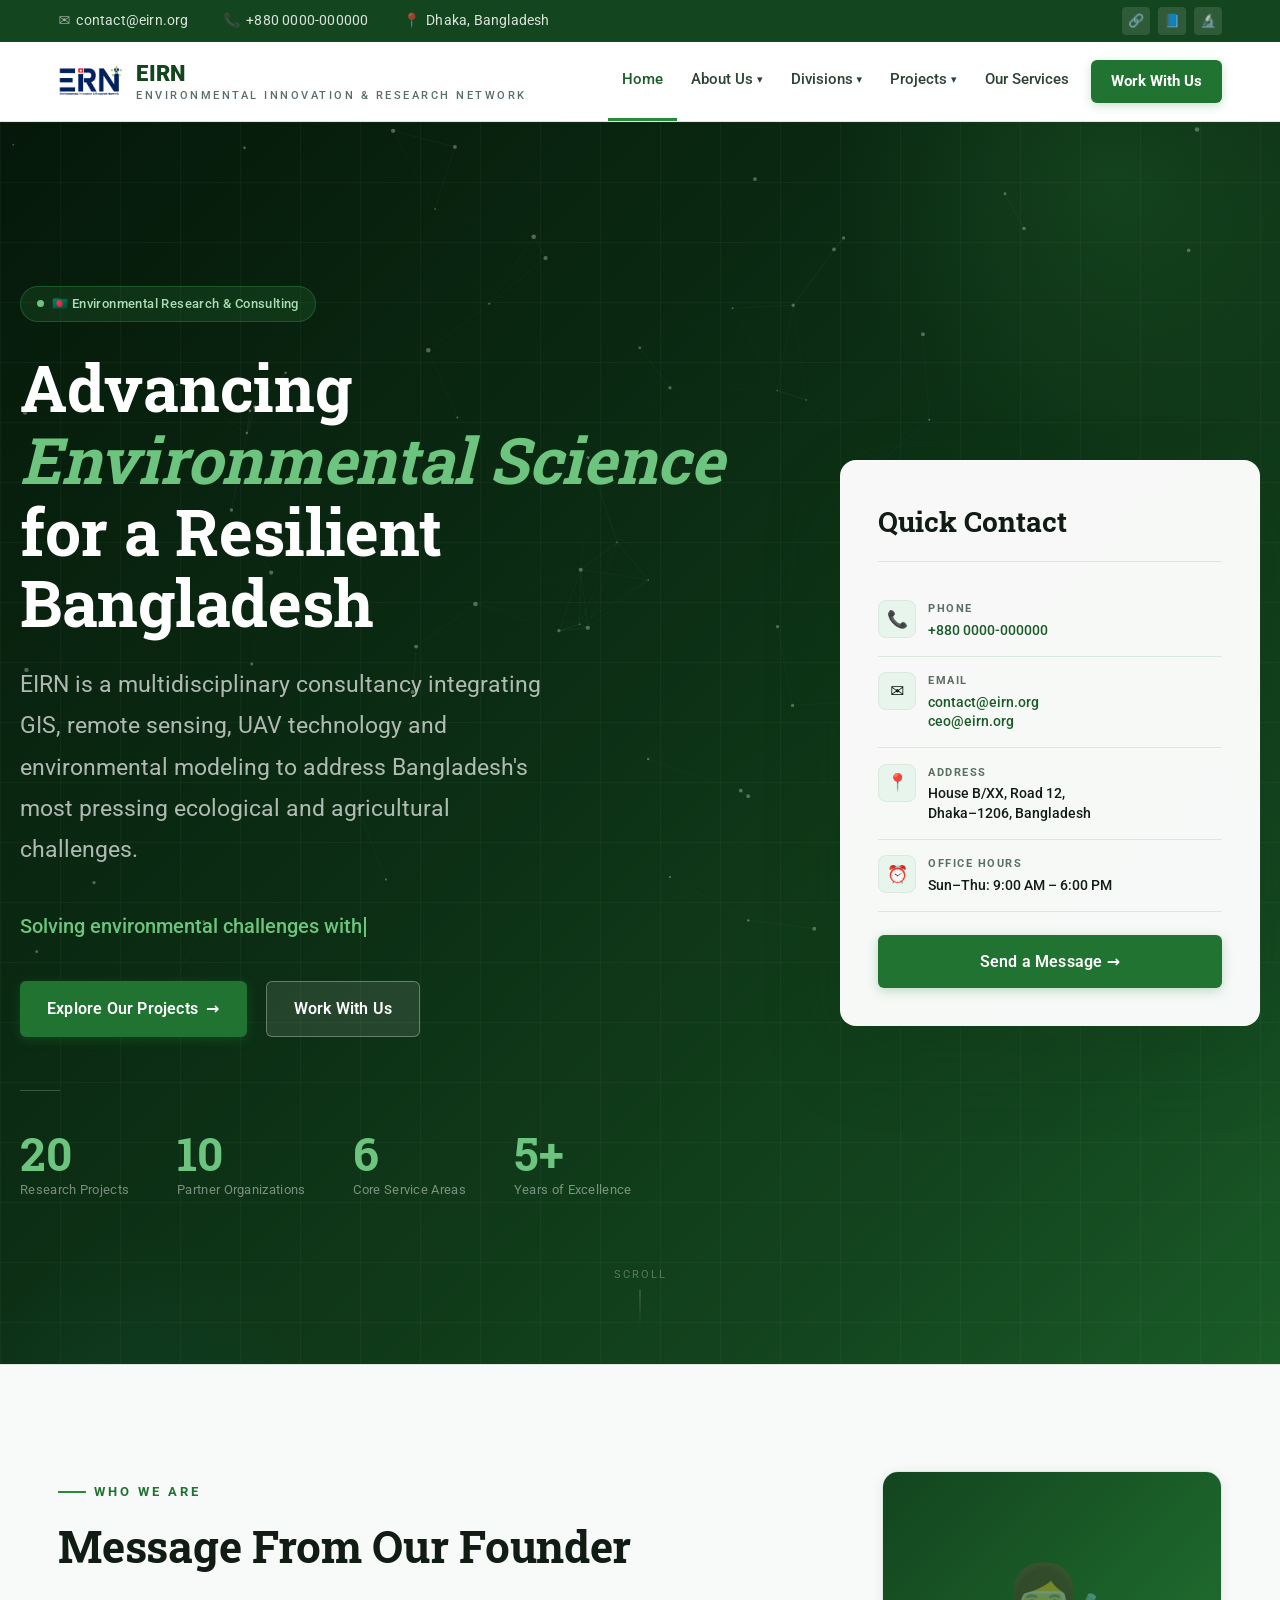
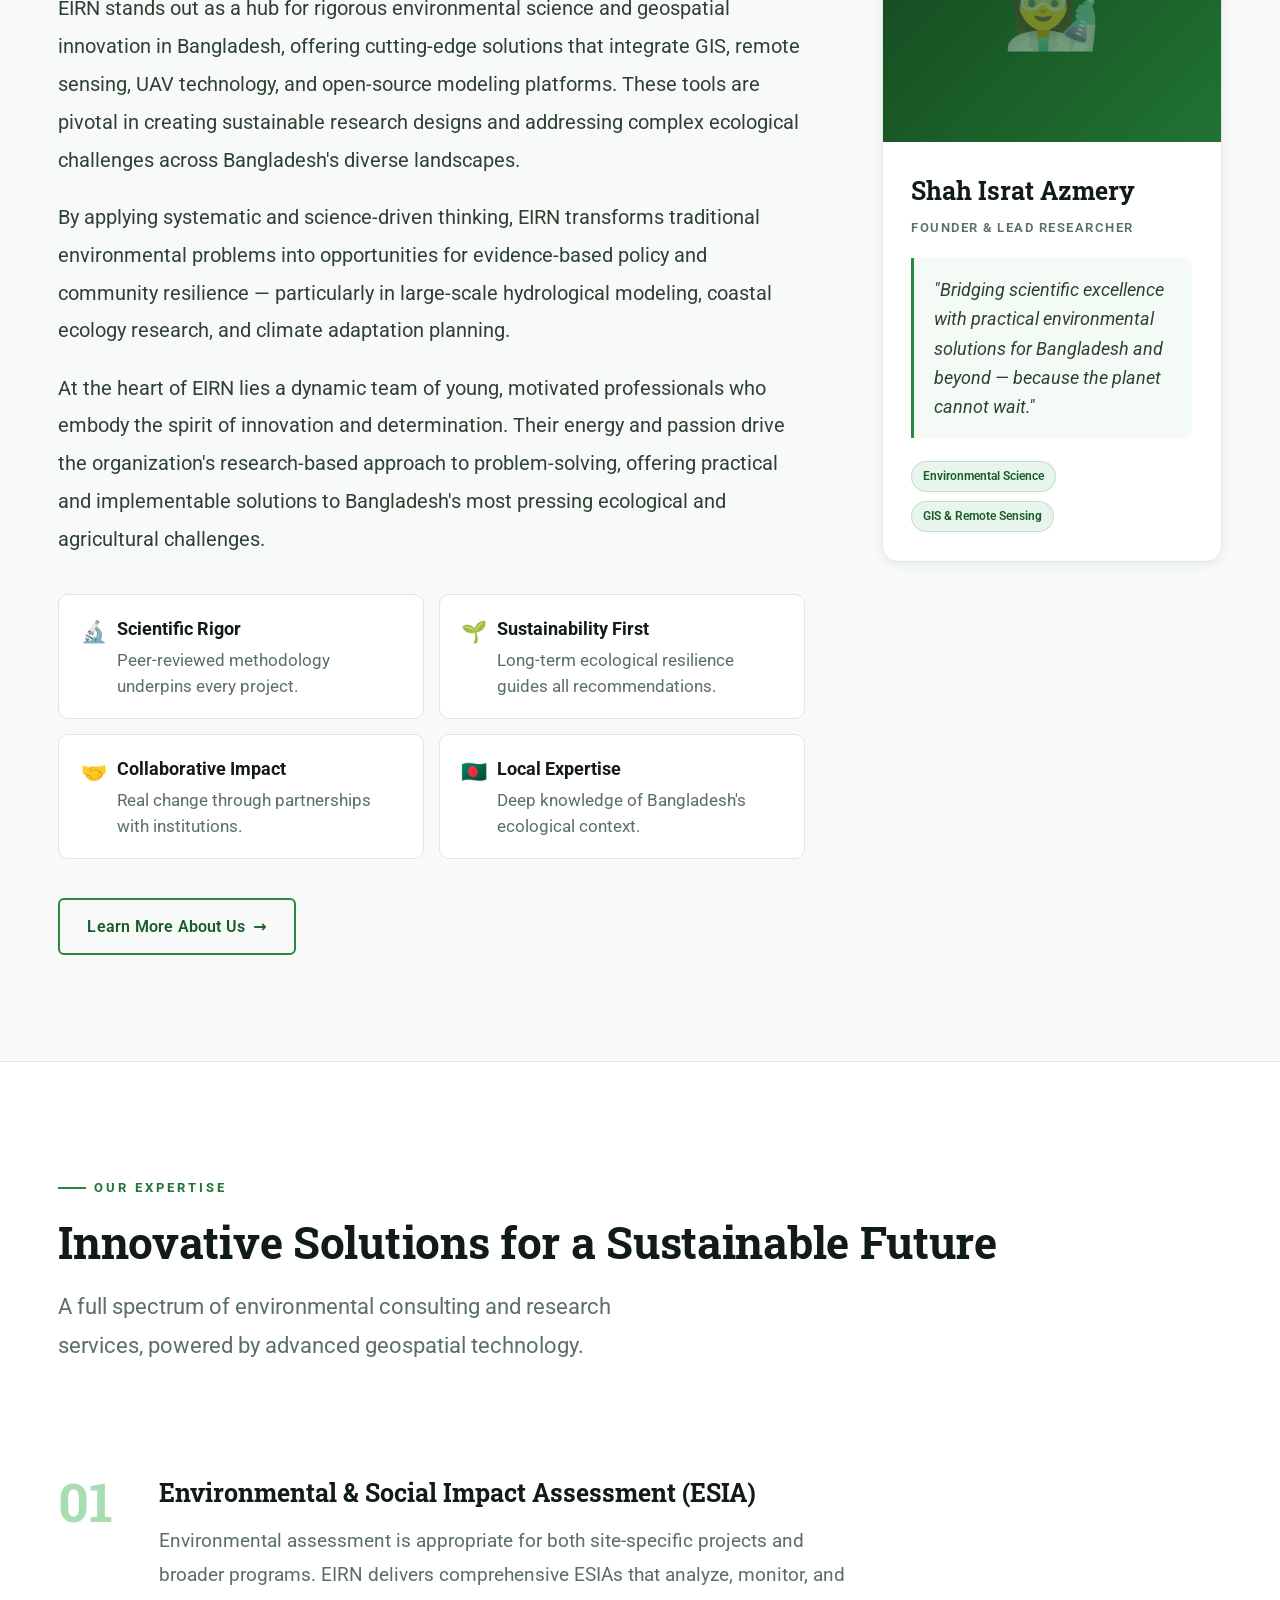
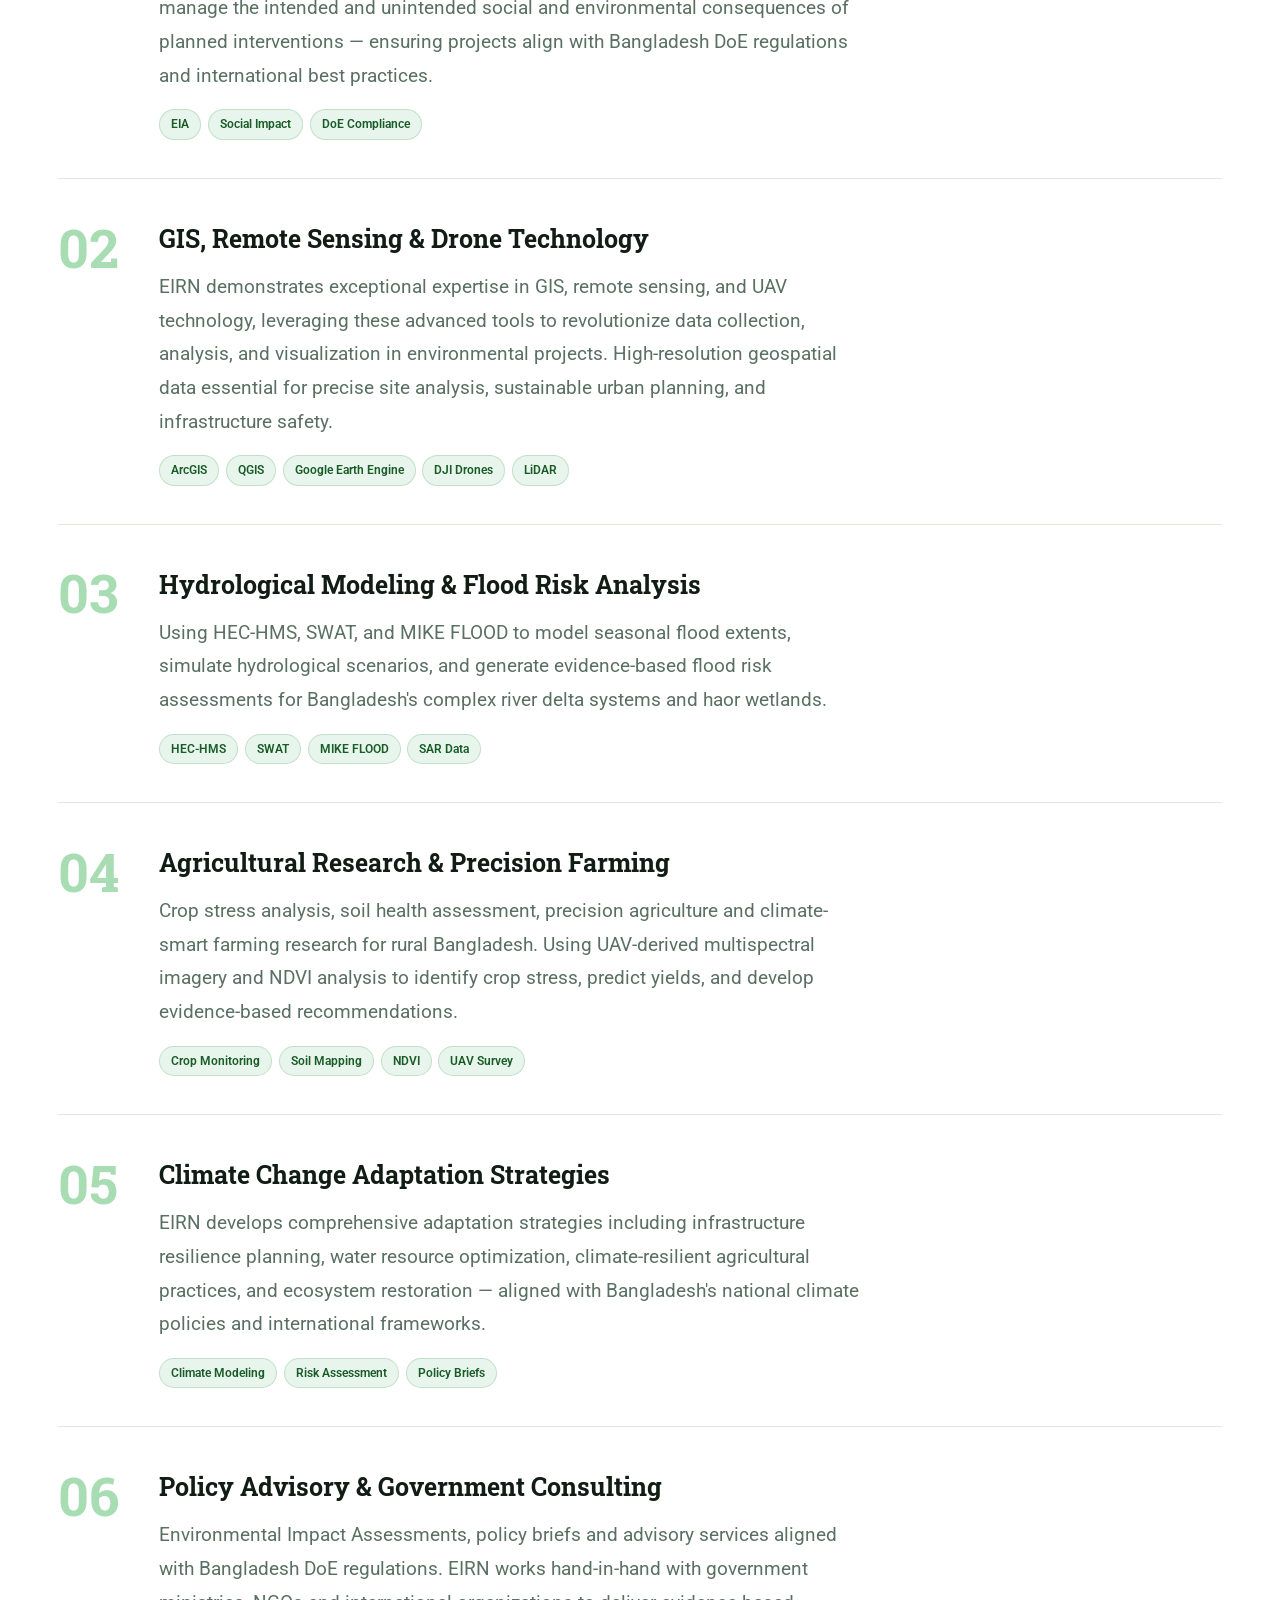
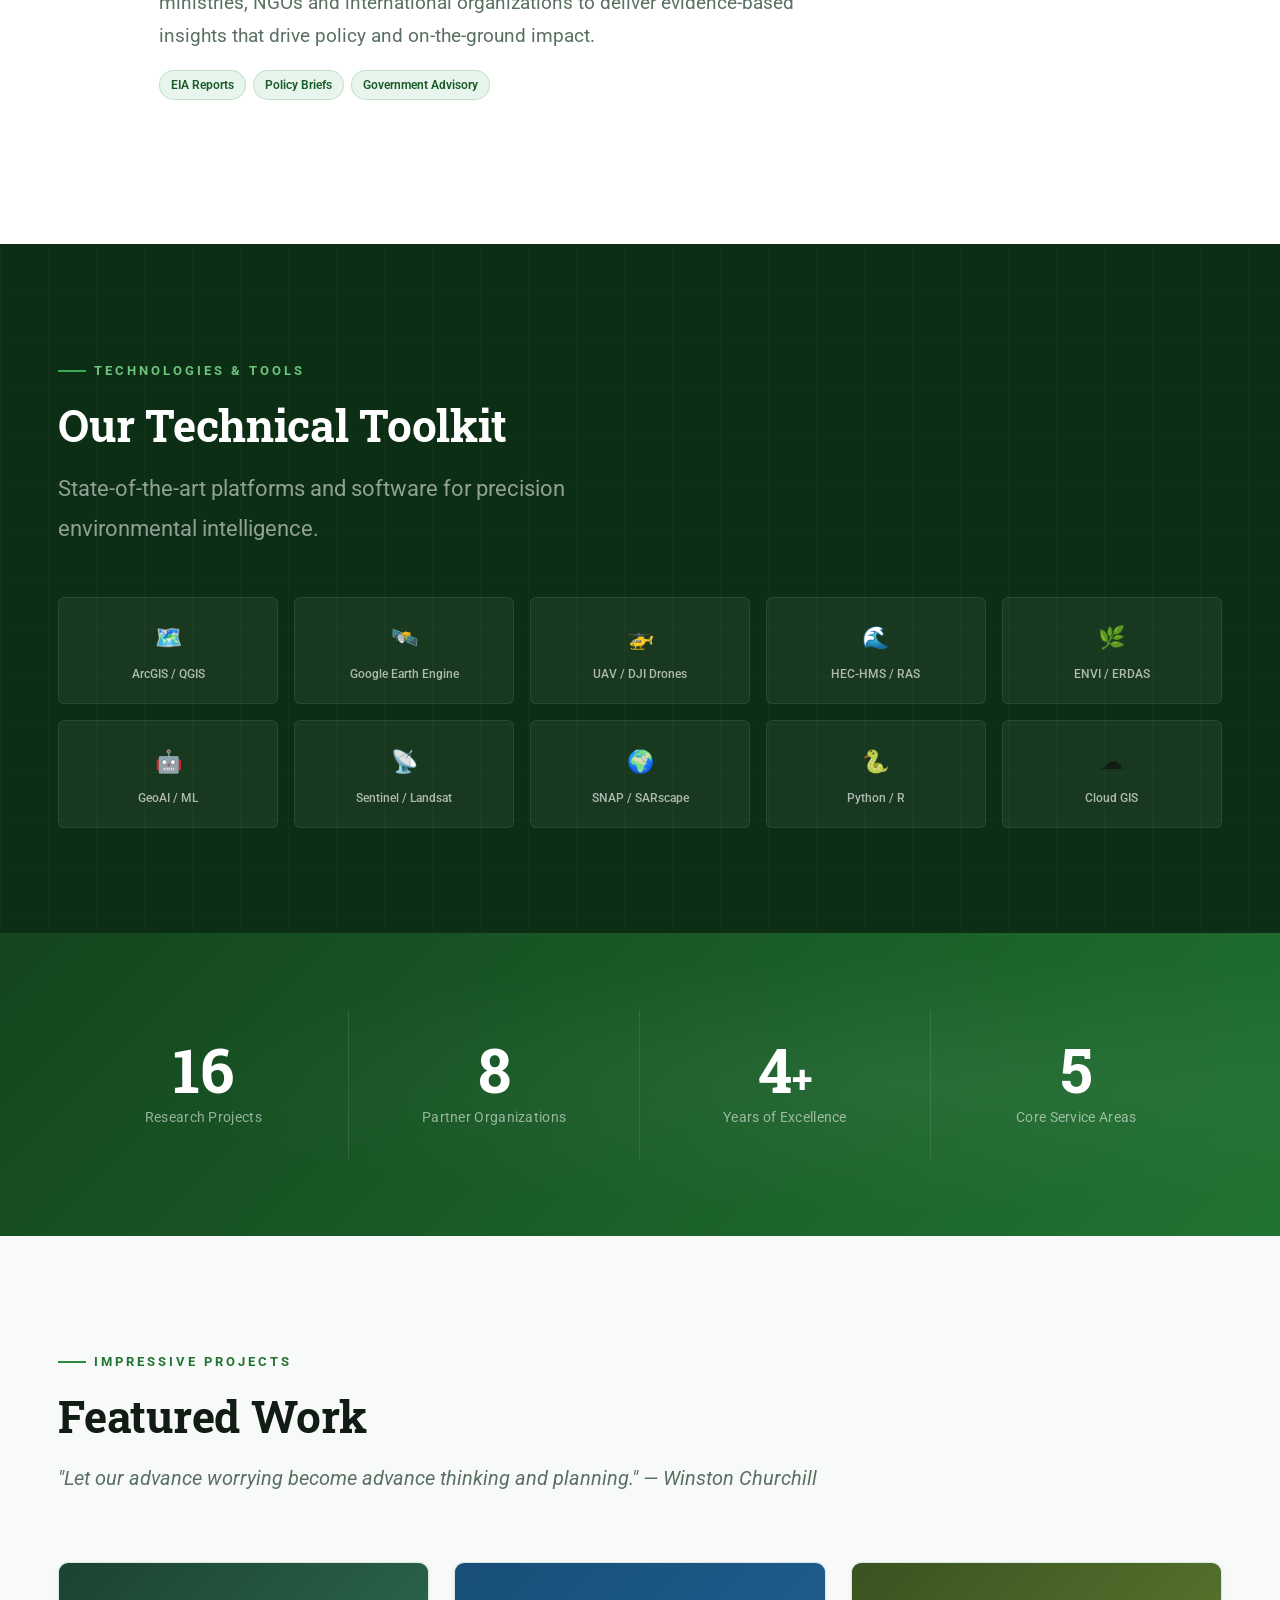
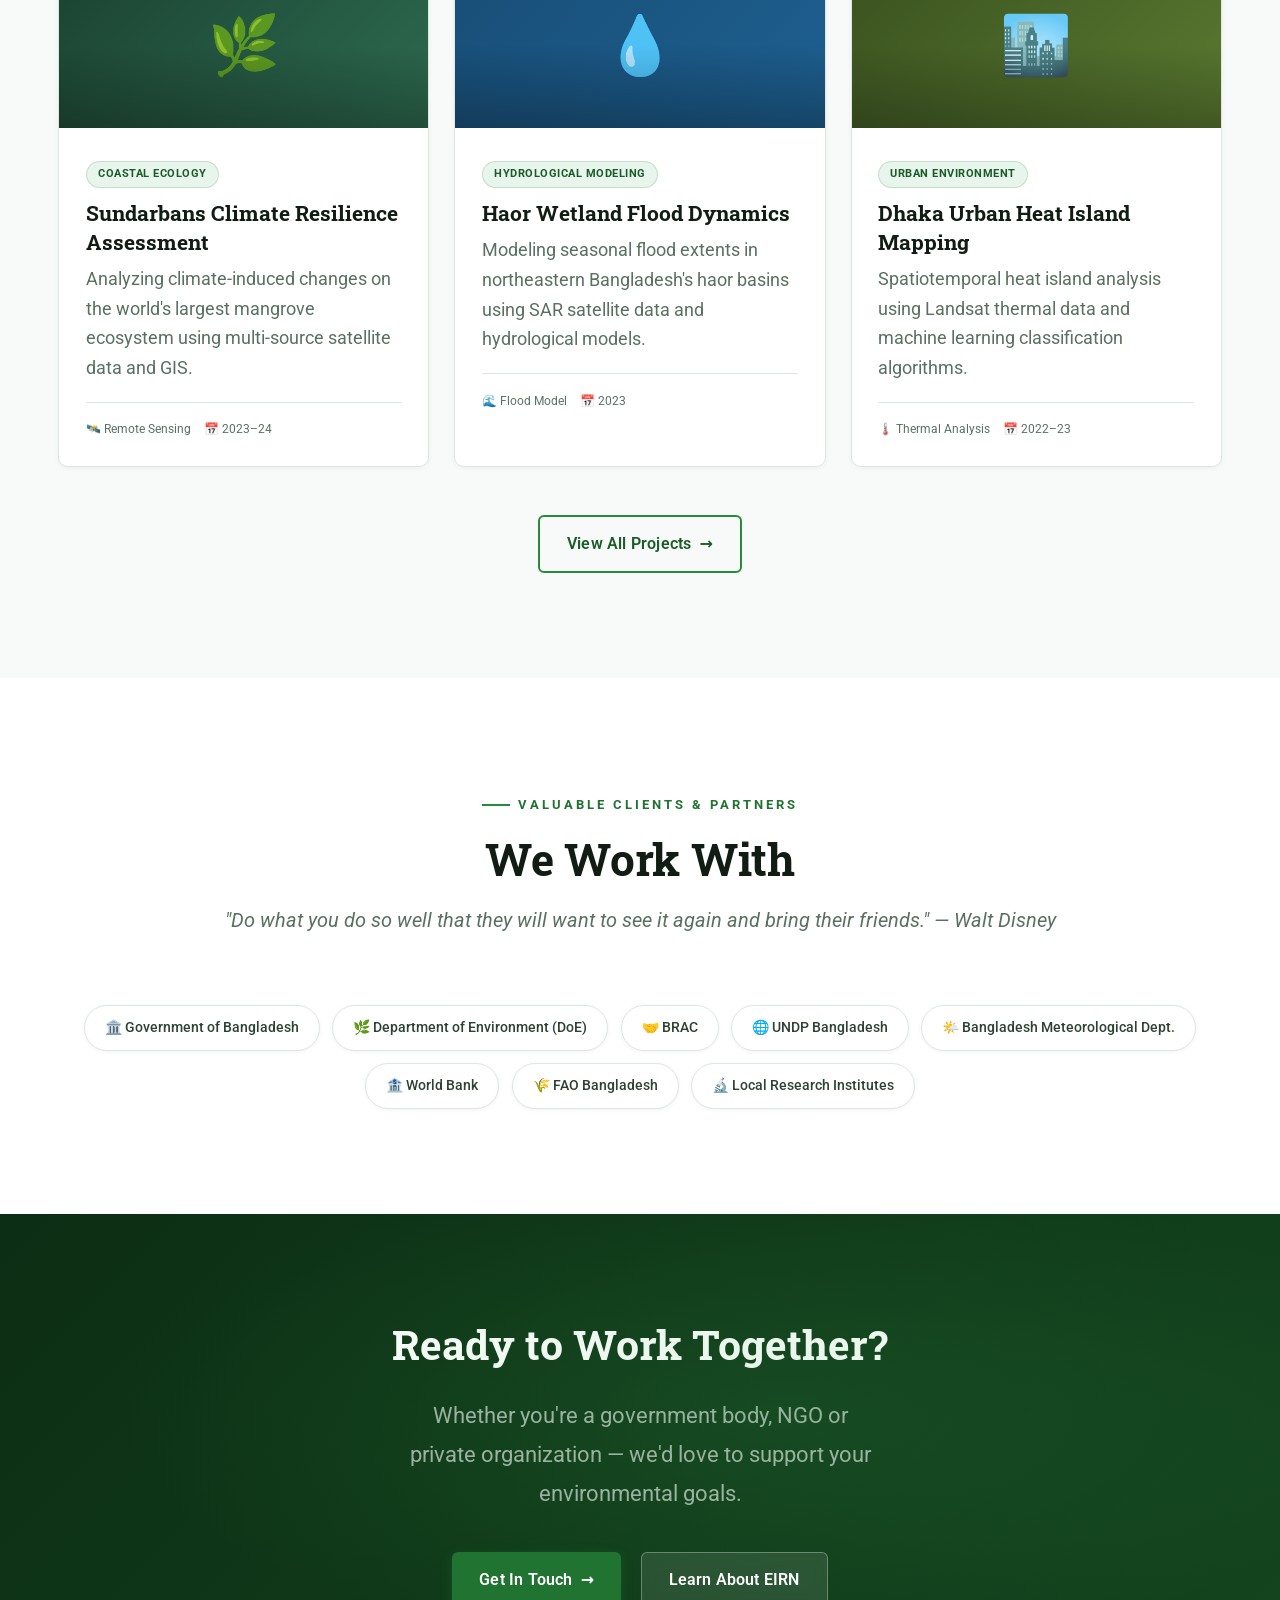
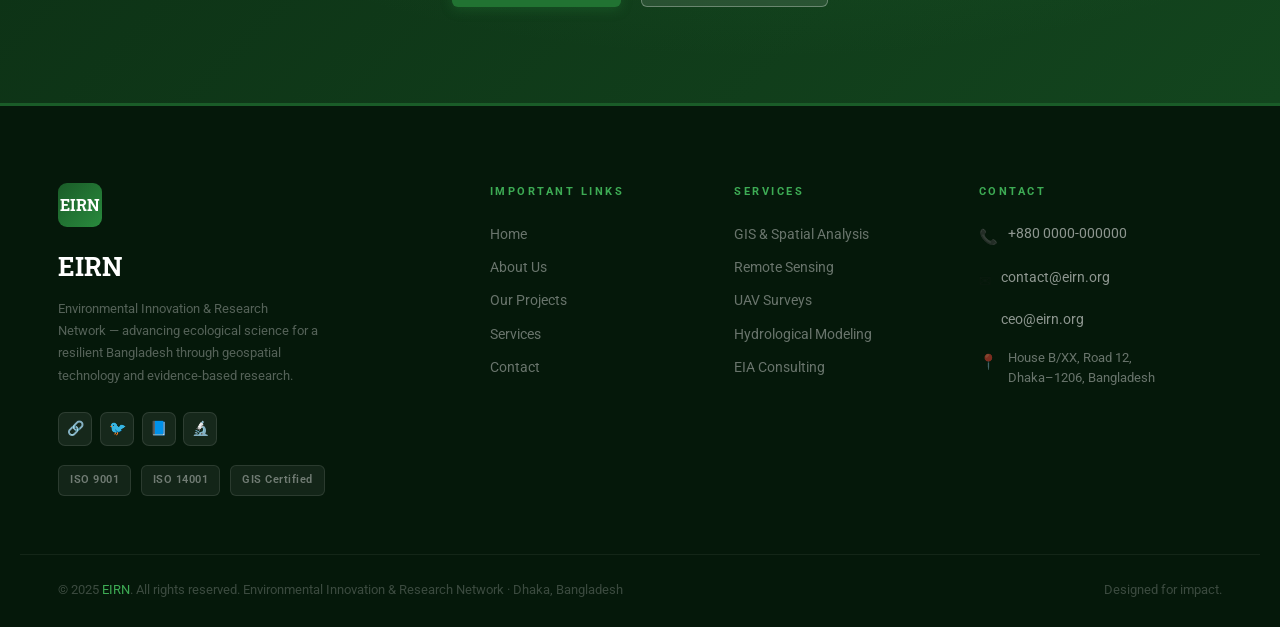
==== commit a2722eca: "Update index.html" ====
--- a/index.html
+++ b/index.html
@@ -9,10 +9,9 @@
 <link rel="preconnect" href="https://fonts.gstatic.com" crossorigin/>
 <link rel="stylesheet" href="style.css"/>
 <style>
-/* Hero specific */
 .hero-type-cursor{display:inline-block;width:2px;height:1em;background:var(--g200);margin-left:2px;vertical-align:middle;animation:blink .8s step-end infinite}
 @keyframes blink{50%{opacity:0}}
-.hero-scroll{position:absolute;bottom:2rem;left:50%;transform:translateX(-50%);display:flex;flex-direction:column;align-items:center;gap:5px;color:rgba(255,255,255,.3);font-size:10px;letter-spacing:2px;text-transform:uppercase;z-index:2}
+.hero-scroll{position:absolute;bottom:2rem;left:50%;transform:translateX(-50%);display:flex;flex-direction:column;align-items:center;gap:5px;color:rgba(255,255,255,.3);font-family:var(--ff-b);font-size:11px;letter-spacing:2px;text-transform:uppercase;z-index:2}
 .hero-scroll-line{width:1px;height:36px;background:linear-gradient(to bottom,rgba(255,255,255,.3),transparent);animation:scrollPulse 2s ease-in-out infinite}
 @keyframes scrollPulse{0%,100%{opacity:.4;transform:scaleY(1)}50%{opacity:.8;transform:scaleY(1.15)}}
 @media(max-width:600px){.hero-scroll{display:none}}
@@ -26,7 +25,7 @@
     <div class="topbar-contact">
       <a href="mailto:contact@eirn.org"><span class="tbi">✉</span> contact@eirn.org</a>
       <a href="tel:+880000000000"><span class="tbi">📞</span> +880 0000-000000</a>
-      <a href="index.html"><span class="tbi">📍</span> Dhaka, Bangladesh</a>
+      <a href="#"><span class="tbi">📍</span> Dhaka, Bangladesh</a>
     </div>
     <div class="topbar-social">
       <a href="#" title="LinkedIn">🔗</a>
@@ -41,11 +40,12 @@
   <div class="nav-in">
     <a class="nav-brand" href="index.html">
       <div class="nav-logo">
-        <img src="images/logo.png" alt="EIRN" loading="lazy" onerror="this.style.display='none';this.parentElement.innerHTML='<span class=nav-logo-fb>EI</span>'"/>
-      </div>
-      <div>
+        <img src="images/logo.png" alt="EIRN Logo" loading="lazy"
+             onerror="this.style.display='none';this.parentElement.innerHTML='<span class=nav-logo-fb>EIRN</span>'"/>
+      </div>
+      <div class="nav-brand-text">
         <span class="nav-nm-m">EIRN</span>
-        <span class="nav-nm-s">Environmental Innovation & Research Network</span>
+        <span class="nav-nm-s">Environmental Innovation &amp; Research Network</span>
       </div>
     </a>
     <button class="nav-tog" aria-label="Menu" aria-expanded="false"><span></span><span></span><span></span></button>
@@ -55,29 +55,30 @@
         <a href="about.html">About Us <span class="chev">▾</span></a>
         <div class="dropdown">
           <a href="about.html">The Organization</a>
-          <a href="about.html#mission">Mission & Vision</a>
+          <a href="about.html#mission">Mission &amp; Vision</a>
           <a href="about.html#team">Meet the Team</a>
-          <a href="about.html#partners">Our Partners</a>
+          <a href="about.html#partners-sec">Our Partners</a>
           <a href="contact.html">Contact Us</a>
         </div>
       </li>
       <li>
         <a href="projects.html">Divisions <span class="chev">▾</span></a>
         <div class="dropdown">
-          <a href="projects.html?cat=coastal">Environment</a>
-          <a href="projects.html?cat=hydro">Hydrology</a>
-          <a href="projects.html?cat=urban">Urban Environment</a>
-          <a href="projects.html?cat=agri">Agriculture</a>
-          <a href="projects.html">GIS & Remote Sensing</a>
+          <a href="projects.html">Environment</a>
+          <a href="projects.html">Hydrology</a>
+          <a href="projects.html">Urban Environment</a>
+          <a href="projects.html">Agriculture</a>
+          <a href="projects.html">GIS &amp; Remote Sensing</a>
         </div>
       </li>
-      <li><a href="projects.html">Projects <span class="chev">▾</span></a>
+      <li>
+        <a href="projects.html">Projects <span class="chev">▾</span></a>
         <div class="dropdown">
           <a href="projects.html">Ongoing Projects</a>
           <a href="projects.html">Completed Projects</a>
         </div>
       </li>
-      <li><a href="about.html#services">Our Services</a></li>
+      <li><a href="about.html#services-detail">Our Services</a></li>
       <li><a href="contact.html" class="ncta">Work With Us</a></li>
     </ul>
   </div>
@@ -90,12 +91,13 @@
   <div class="hero-glow"></div>
   <div class="hero-glow2"></div>
   <div class="container hero-in">
-    <!-- Left: text -->
     <div>
-      <div class="hero-badge" style="animation:fadeHero .6s ease both .1s;opacity:0">🇧🇩 Environmental Research & Consulting</div>
+      <div class="hero-badge" style="animation:fadeHero .6s ease both .1s;opacity:0">🇧🇩 Environmental Research &amp; Consulting</div>
       <h1 style="animation:fadeHero .7s ease both .25s;opacity:0">Advancing <em>Environmental Science</em> for a Resilient Bangladesh</h1>
       <p class="hero-sub" style="animation:fadeHero .7s ease both .4s;opacity:0">EIRN is a multidisciplinary consultancy integrating GIS, remote sensing, UAV technology and environmental modeling to address Bangladesh's most pressing ecological and agricultural challenges.</p>
-      <p style="font-size:.98rem;color:var(--g200);font-weight:500;margin-bottom:2rem;min-height:1.5em;animation:fadeHero .7s ease both .52s;opacity:0"><span id="hero-type-el"></span><span class="hero-type-cursor"></span></p>
+      <p style="font-size:1.05rem;color:var(--g200);font-weight:500;margin-bottom:2rem;min-height:1.6em;animation:fadeHero .7s ease both .52s;opacity:0;font-family:var(--ff-b)">
+        <span id="hero-type-el"></span><span class="hero-type-cursor"></span>
+      </p>
       <div class="hero-btns" style="animation:fadeHero .7s ease both .64s;opacity:0">
         <a href="projects.html" class="btn btn-p">Explore Our Projects <span class="arr">→</span></a>
         <a href="contact.html" class="btn btn-w">Work With Us</a>
@@ -108,39 +110,23 @@
         <div><span class="h-stat-n">5+</span><div class="h-stat-l">Years of Excellence</div></div>
       </div>
     </div>
-    <!-- Right: contact card -->
     <div class="hero-card" style="animation:fadeHero .8s ease both .4s;opacity:0">
       <div class="hero-card-title">Quick Contact</div>
       <div class="hc-item">
         <div class="hc-ico">📞</div>
-        <div>
-          <div class="hc-label">Phone</div>
-          <div class="hc-val"><a href="tel:+880000000000">+880 0000-000000</a></div>
-        </div>
+        <div><div class="hc-label">Phone</div><div class="hc-val"><a href="tel:+880000000000">+880 0000-000000</a></div></div>
       </div>
       <div class="hc-item">
         <div class="hc-ico">✉️</div>
-        <div>
-          <div class="hc-label">Email</div>
-          <div class="hc-val">
-            <a href="mailto:contact@eirn.org">contact@eirn.org</a><br>
-            <a href="mailto:ceo@eirn.org">ceo@eirn.org</a>
-          </div>
-        </div>
+        <div><div class="hc-label">Email</div><div class="hc-val"><a href="mailto:contact@eirn.org">contact@eirn.org</a><br><a href="mailto:ceo@eirn.org">ceo@eirn.org</a></div></div>
       </div>
       <div class="hc-item">
         <div class="hc-ico">📍</div>
-        <div>
-          <div class="hc-label">Address</div>
-          <div class="hc-val">House B/XX, Road 12,<br>Dhaka–1206, Bangladesh</div>
-        </div>
+        <div><div class="hc-label">Address</div><div class="hc-val">House B/XX, Road 12,<br>Dhaka–1206, Bangladesh</div></div>
       </div>
       <div class="hc-item">
         <div class="hc-ico">⏰</div>
-        <div>
-          <div class="hc-label">Office Hours</div>
-          <div class="hc-val">Sun–Thu: 9:00 AM – 6:00 PM</div>
-        </div>
+        <div><div class="hc-label">Office Hours</div><div class="hc-val">Sun–Thu: 9:00 AM – 6:00 PM</div></div>
       </div>
       <div class="hero-card-cta">
         <a href="contact.html" class="btn btn-p" style="width:100%;justify-content:center">Send a Message →</a>
@@ -150,17 +136,16 @@
   <div class="hero-scroll">Scroll<div class="hero-scroll-line"></div></div>
 </section>
 
-<!-- WHO WE ARE / CEO MESSAGE -->
+<!-- WHO WE ARE -->
 <section class="about-strip">
   <div class="container">
     <div class="about-grid">
-      <!-- Left: text -->
       <div class="rv-l">
         <div class="sec-label">Who We Are</div>
         <h2 class="sec-title">Message From Our Founder</h2>
         <div class="about-text">
           <p>EIRN stands out as a hub for rigorous environmental science and geospatial innovation in Bangladesh, offering cutting-edge solutions that integrate GIS, remote sensing, UAV technology, and open-source modeling platforms. These tools are pivotal in creating sustainable research designs and addressing complex ecological challenges across Bangladesh's diverse landscapes.</p>
-          <p>By applying systematic and science-driven thinking, EIRN transforms traditional environmental problems into opportunities for evidence-based policy and community resilience — particularly in large-scale hydrological modeling, coastal ecology research, and climate adaptation planning. Our commitment to sustainability and forward-thinking approaches ensures that every project is not only technically rigorous but also aligned with the principles of environmental stewardship and long-term viability.</p>
+          <p>By applying systematic and science-driven thinking, EIRN transforms traditional environmental problems into opportunities for evidence-based policy and community resilience — particularly in large-scale hydrological modeling, coastal ecology research, and climate adaptation planning.</p>
           <p>At the heart of EIRN lies a dynamic team of young, motivated professionals who embody the spirit of innovation and determination. Their energy and passion drive the organization's research-based approach to problem-solving, offering practical and implementable solutions to Bangladesh's most pressing ecological and agricultural challenges.</p>
         </div>
         <div class="val-grid" style="margin-top:1.8rem">
@@ -171,7 +156,6 @@
         </div>
         <a href="about.html" class="btn btn-o" style="margin-top:2rem">Learn More About Us <span class="arr">→</span></a>
       </div>
-      <!-- Right: CEO card -->
       <div class="rv-r">
         <div class="ceo-card">
           <div class="ceo-img">
@@ -179,11 +163,11 @@
           </div>
           <div class="ceo-body">
             <div class="ceo-name">Shah Israt Azmery</div>
-            <div class="ceo-role">Founder & Lead Researcher</div>
+            <div class="ceo-role">Founder &amp; Lead Researcher</div>
             <div class="ceo-quote">"Bridging scientific excellence with practical environmental solutions for Bangladesh and beyond — because the planet cannot wait."</div>
             <div style="display:flex;gap:.5rem;margin-top:1.2rem;flex-wrap:wrap">
-              <span style="font-size:10.5px;background:var(--g50);color:var(--g600);padding:3px 10px;border-radius:100px;border:1px solid rgba(41,138,61,.2);font-weight:500">Environmental Science</span>
-              <span style="font-size:10.5px;background:var(--g50);color:var(--g600);padding:3px 10px;border-radius:100px;border:1px solid rgba(41,138,61,.2);font-weight:500">GIS & Remote Sensing</span>
+              <span class="sv-tag">Environmental Science</span>
+              <span class="sv-tag">GIS &amp; Remote Sensing</span>
             </div>
           </div>
         </div>
@@ -192,7 +176,7 @@
   </div>
 </section>
 
-<!-- OUR EXPERTISE / SERVICES -->
+<!-- OUR EXPERTISE -->
 <section class="services-section">
   <div class="container">
     <div class="sec-head rv">
@@ -201,54 +185,12 @@
       <p class="sec-sub">A full spectrum of environmental consulting and research services, powered by advanced geospatial technology.</p>
     </div>
     <div class="sv-list stag">
-      <div class="sv-item">
-        <div class="sv-num">01</div>
-        <div>
-          <div class="sv-title">Environmental & Social Impact Assessment (ESIA)</div>
-          <p class="sv-desc">Environmental assessment is appropriate for both site-specific projects and broader programs or plans. EIRN delivers comprehensive ESIAs that analyze, monitor, and manage the intended and unintended social and environmental consequences of planned interventions — ensuring projects align with Bangladesh DoE regulations and international best practices.</p>
-          <div class="sv-tags"><span class="sv-tag">EIA</span><span class="sv-tag">Social Impact</span><span class="sv-tag">DoE Compliance</span></div>
-        </div>
-      </div>
-      <div class="sv-item">
-        <div class="sv-num">02</div>
-        <div>
-          <div class="sv-title">GIS, Remote Sensing & Drone Technology</div>
-          <p class="sv-desc">EIRN demonstrates exceptional expertise in GIS, remote sensing, and UAV technology, leveraging these advanced tools to revolutionize data collection, analysis, and visualization in environmental projects. By integrating GIS with remote sensing capabilities, we provide high-resolution geospatial data essential for precise site analysis, sustainable urban planning, and infrastructure safety.</p>
-          <div class="sv-tags"><span class="sv-tag">ArcGIS</span><span class="sv-tag">QGIS</span><span class="sv-tag">Google Earth Engine</span><span class="sv-tag">DJI Drones</span><span class="sv-tag">LiDAR</span></div>
-        </div>
-      </div>
-      <div class="sv-item">
-        <div class="sv-num">03</div>
-        <div>
-          <div class="sv-title">Hydrological Modeling & Flood Risk Analysis</div>
-          <p class="sv-desc">A hydrological model can generate streamflow estimates and trends over long periods. EIRN uses HEC-HMS, SWAT, and MIKE FLOOD to model seasonal flood extents, simulate hydrological scenarios, and generate evidence-based flood risk assessments for Bangladesh's complex river delta systems and haor wetlands.</p>
-          <div class="sv-tags"><span class="sv-tag">HEC-HMS</span><span class="sv-tag">SWAT</span><span class="sv-tag">MIKE FLOOD</span><span class="sv-tag">SAR Data</span></div>
-        </div>
-      </div>
-      <div class="sv-item">
-        <div class="sv-num">04</div>
-        <div>
-          <div class="sv-title">Agricultural Research & Precision Farming</div>
-          <p class="sv-desc">Crop stress analysis, soil health assessment, precision agriculture and climate-smart farming research for rural Bangladesh. Using UAV-derived multispectral imagery and NDVI analysis, EIRN helps identify crop stress, predict yields, and develop evidence-based recommendations for agricultural resilience under climate change.</p>
-          <div class="sv-tags"><span class="sv-tag">Crop Monitoring</span><span class="sv-tag">Soil Mapping</span><span class="sv-tag">NDVI</span><span class="sv-tag">UAV Survey</span></div>
-        </div>
-      </div>
-      <div class="sv-item">
-        <div class="sv-num">05</div>
-        <div>
-          <div class="sv-title">Climate Change Adaptation Strategies</div>
-          <p class="sv-desc">Adaptation strategies to address the impacts of climate change are crucial for reducing vulnerabilities and enhancing resilience across sectors. EIRN develops comprehensive strategies including infrastructure resilience planning, water resource optimization, climate-resilient agricultural practices, and ecosystem restoration — aligned with Bangladesh's national climate policies.</p>
-          <div class="sv-tags"><span class="sv-tag">Climate Modeling</span><span class="sv-tag">Risk Assessment</span><span class="sv-tag">Policy Briefs</span></div>
-        </div>
-      </div>
-      <div class="sv-item">
-        <div class="sv-num">06</div>
-        <div>
-          <div class="sv-title">Policy Advisory & Government Consulting</div>
-          <p class="sv-desc">Environmental Impact Assessments, policy briefs and advisory services aligned with Bangladesh DoE regulations. EIRN works hand-in-hand with government ministries, NGOs and international organizations to deliver evidence-based insights that drive policy and on-the-ground impact across Bangladesh's diverse ecological zones.</p>
-          <div class="sv-tags"><span class="sv-tag">EIA Reports</span><span class="sv-tag">Policy Briefs</span><span class="sv-tag">Government Advisory</span></div>
-        </div>
-      </div>
+      <div class="sv-item"><div class="sv-num">01</div><div><div class="sv-title">Environmental &amp; Social Impact Assessment (ESIA)</div><p class="sv-desc">Environmental assessment is appropriate for both site-specific projects and broader programs. EIRN delivers comprehensive ESIAs that analyze, monitor, and manage the intended and unintended social and environmental consequences of planned interventions — ensuring projects align with Bangladesh DoE regulations and international best practices.</p><div class="sv-tags"><span class="sv-tag">EIA</span><span class="sv-tag">Social Impact</span><span class="sv-tag">DoE Compliance</span></div></div></div>
+      <div class="sv-item"><div class="sv-num">02</div><div><div class="sv-title">GIS, Remote Sensing &amp; Drone Technology</div><p class="sv-desc">EIRN demonstrates exceptional expertise in GIS, remote sensing, and UAV technology, leveraging these advanced tools to revolutionize data collection, analysis, and visualization in environmental projects. High-resolution geospatial data essential for precise site analysis, sustainable urban planning, and infrastructure safety.</p><div class="sv-tags"><span class="sv-tag">ArcGIS</span><span class="sv-tag">QGIS</span><span class="sv-tag">Google Earth Engine</span><span class="sv-tag">DJI Drones</span><span class="sv-tag">LiDAR</span></div></div></div>
+      <div class="sv-item"><div class="sv-num">03</div><div><div class="sv-title">Hydrological Modeling &amp; Flood Risk Analysis</div><p class="sv-desc">Using HEC-HMS, SWAT, and MIKE FLOOD to model seasonal flood extents, simulate hydrological scenarios, and generate evidence-based flood risk assessments for Bangladesh's complex river delta systems and haor wetlands.</p><div class="sv-tags"><span class="sv-tag">HEC-HMS</span><span class="sv-tag">SWAT</span><span class="sv-tag">MIKE FLOOD</span><span class="sv-tag">SAR Data</span></div></div></div>
+      <div class="sv-item"><div class="sv-num">04</div><div><div class="sv-title">Agricultural Research &amp; Precision Farming</div><p class="sv-desc">Crop stress analysis, soil health assessment, precision agriculture and climate-smart farming research for rural Bangladesh. Using UAV-derived multispectral imagery and NDVI analysis to identify crop stress, predict yields, and develop evidence-based recommendations.</p><div class="sv-tags"><span class="sv-tag">Crop Monitoring</span><span class="sv-tag">Soil Mapping</span><span class="sv-tag">NDVI</span><span class="sv-tag">UAV Survey</span></div></div></div>
+      <div class="sv-item"><div class="sv-num">05</div><div><div class="sv-title">Climate Change Adaptation Strategies</div><p class="sv-desc">EIRN develops comprehensive adaptation strategies including infrastructure resilience planning, water resource optimization, climate-resilient agricultural practices, and ecosystem restoration — aligned with Bangladesh's national climate policies and international frameworks.</p><div class="sv-tags"><span class="sv-tag">Climate Modeling</span><span class="sv-tag">Risk Assessment</span><span class="sv-tag">Policy Briefs</span></div></div></div>
+      <div class="sv-item"><div class="sv-num">06</div><div><div class="sv-title">Policy Advisory &amp; Government Consulting</div><p class="sv-desc">Environmental Impact Assessments, policy briefs and advisory services aligned with Bangladesh DoE regulations. EIRN works hand-in-hand with government ministries, NGOs and international organizations to deliver evidence-based insights that drive policy and on-the-ground impact.</p><div class="sv-tags"><span class="sv-tag">EIA Reports</span><span class="sv-tag">Policy Briefs</span><span class="sv-tag">Government Advisory</span></div></div></div>
     </div>
   </div>
 </section>
@@ -257,7 +199,7 @@
 <section class="tools-section">
   <div class="container">
     <div class="rv">
-      <div class="sec-label">Technologies & Tools</div>
+      <div class="sec-label">Technologies &amp; Tools</div>
       <h2 class="sec-title">Our Technical Toolkit</h2>
       <p class="sec-sub">State-of-the-art platforms and software for precision environmental intelligence.</p>
     </div>
@@ -276,17 +218,17 @@
   </div>
 </section>
 
-<!-- STATS BAND -->
+<!-- STATS -->
 <div class="stats-band">
   <div class="container stats-inner stag">
     <div class="sb-item"><span class="sb-n"><span class="counter" data-target="20" data-suffix="+">20</span></span><div class="sb-l">Research Projects</div></div>
     <div class="sb-item"><span class="sb-n"><span class="counter" data-target="10" data-suffix="+">10</span></span><div class="sb-l">Partner Organizations</div></div>
-    <div class="sb-item"><span class="sb-n"><span class="counter" data-target="5">5</span><span style="font-size:1.8rem">+</span></span><div class="sb-l">Years of Excellence</div></div>
+    <div class="sb-item"><span class="sb-n"><span class="counter" data-target="5">5</span><span style="font-size:2rem">+</span></span><div class="sb-l">Years of Excellence</div></div>
     <div class="sb-item"><span class="sb-n"><span class="counter" data-target="6">6</span></span><div class="sb-l">Core Service Areas</div></div>
   </div>
 </div>
 
-<!-- IMPRESSIVE PROJECTS -->
+<!-- PROJECTS -->
 <section class="projects-section">
   <div class="container">
     <div class="sec-head rv">
@@ -305,11 +247,11 @@
   </div>
 </section>
 
-<!-- VALUABLE CLIENTS & PARTNERS -->
+<!-- PARTNERS -->
 <section class="partners-section">
   <div class="container">
     <div class="sec-head rv" style="text-align:center">
-      <div class="sec-label" style="justify-content:center">Valuable Clients & Partners</div>
+      <div class="sec-label" style="justify-content:center">Valuable Clients &amp; Partners</div>
       <h2 class="sec-title">We Work With</h2>
       <p class="sec-quote" style="text-align:center">"Do what you do so well that they will want to see it again and bring their friends." — Walt Disney</p>
     </div>
@@ -342,52 +284,22 @@
 <footer>
   <div class="ft-grid">
     <div>
-      <div class="ft-brand">
-        <div class="ft-logo"><span style="font-family:var(--ff-d);color:#fff;font-size:15px">EIRN</span></div>
-        <div class="ft-nm">EIRN</div>
-        <p class="ft-desc">Environmental Innovation & Research Network — advancing ecological science for a resilient Bangladesh through geospatial technology and evidence-based research.</p>
-        <div class="ft-soc">
-          <a href="#" title="LinkedIn">🔗</a>
-          <a href="#" title="Twitter">🐦</a>
-          <a href="#" title="Facebook">📘</a>
-          <a href="#" title="ResearchGate">🔬</a>
-        </div>
-      </div>
-      <div class="ft-certs">
-        <span class="ft-cert">ISO 9001</span>
-        <span class="ft-cert">ISO 14001</span>
-        <span class="ft-cert">GIS Certified</span>
-      </div>
-    </div>
-    <div class="ft-col">
-      <h4>Important Links</h4>
-      <ul>
-        <li><a href="index.html">Home</a></li>
-        <li><a href="about.html">About Us</a></li>
-        <li><a href="projects.html">Our Projects</a></li>
-        <li><a href="about.html#services">Our Services</a></li>
-        <li><a href="contact.html">Contact</a></li>
-      </ul>
-    </div>
-    <div class="ft-col">
-      <h4>Services</h4>
-      <ul>
-        <li><a href="about.html#services">GIS & Spatial Analysis</a></li>
-        <li><a href="about.html#services">Remote Sensing</a></li>
-        <li><a href="about.html#services">UAV Surveys</a></li>
-        <li><a href="about.html#services">Hydrological Modeling</a></li>
-        <li><a href="about.html#services">EIA Consulting</a></li>
-      </ul>
-    </div>
-    <div class="ft-col">
-      <h4>Contact</h4>
+      <div class="ft-logo"><span style="font-family:var(--ff-d);color:#fff;font-size:16px;font-weight:700">EIRN</span></div>
+      <div class="ft-nm">EIRN</div>
+      <p class="ft-desc">Environmental Innovation &amp; Research Network — advancing ecological science for a resilient Bangladesh through geospatial technology and evidence-based research.</p>
+      <div class="ft-soc"><a href="#" title="LinkedIn">🔗</a><a href="#" title="Twitter">🐦</a><a href="#" title="Facebook">📘</a><a href="#" title="ResearchGate">🔬</a></div>
+      <div class="ft-certs"><span class="ft-cert">ISO 9001</span><span class="ft-cert">ISO 14001</span><span class="ft-cert">GIS Certified</span></div>
+    </div>
+    <div class="ft-col"><h4>Important Links</h4><ul><li><a href="index.html">Home</a></li><li><a href="about.html">About Us</a></li><li><a href="projects.html">Our Projects</a></li><li><a href="about.html#services-detail">Services</a></li><li><a href="contact.html">Contact</a></li></ul></div>
+    <div class="ft-col"><h4>Services</h4><ul><li><a href="#">GIS &amp; Spatial Analysis</a></li><li><a href="#">Remote Sensing</a></li><li><a href="#">UAV Surveys</a></li><li><a href="#">Hydrological Modeling</a></li><li><a href="#">EIA Consulting</a></li></ul></div>
+    <div class="ft-col"><h4>Contact</h4>
       <div class="ft-contact-item"><span class="ft-contact-ico">📞</span><div class="ft-contact-val"><a href="tel:+880000000000">+880 0000-000000</a></div></div>
       <div class="ft-contact-item"><span class="ft-contact-ico">✉</span><div class="ft-contact-val"><a href="mailto:contact@eirn.org">contact@eirn.org</a><br><a href="mailto:ceo@eirn.org">ceo@eirn.org</a></div></div>
       <div class="ft-contact-item"><span class="ft-contact-ico">📍</span><div class="ft-contact-val">House B/XX, Road 12,<br>Dhaka–1206, Bangladesh</div></div>
     </div>
   </div>
   <div class="ft-bot">
-    <span>© 2025 <em>EIRN</em>. All rights reserved. Environmental Innovation & Research Network · Dhaka, Bangladesh</span>
+    <span>© 2025 <em>EIRN</em>. All rights reserved. Environmental Innovation &amp; Research Network · Dhaka, Bangladesh</span>
     <span>Designed for impact.</span>
   </div>
 </footer>
--- a/style.css
+++ b/style.css
@@ -1,210 +1,389 @@
 /* ============================================================
-   EIRN v2.1 — Global Stylesheet
+   EIRN v3.1 — Roboto, 20% larger text, full logo
    ============================================================ */
-@import url('https://fonts.googleapis.com/css2?family=Cormorant+Garamond:ital,wght@0,500;0,600;0,700;1,500;1,600&family=Outfit:wght@300;400;500;600&display=swap');
+@import url('https://fonts.googleapis.com/css2?family=Roboto:ital,wght@0,300;0,400;0,500;0,700;0,900;1,400&family=Roboto+Slab:wght@400;500;600;700&display=swap');
 
 *,*::before,*::after{box-sizing:border-box;margin:0;padding:0}
 
 :root{
-  --g900:#080f04; --g850:#0d1a07; --g800:#14280a;
-  --g700:#1f3e0e; --g600:#2d5a17; --g500:#3d7020;
-  --g400:#5a9630; --g300:#7cb84a; --g200:#a3cf76;
-  --g100:#c5e3a5; --g50:#e8f5d5; --g20:#f4faea;
-  --gold:#c4a035; --gold-l:#dfc26a;
-  --white:#fff; --off:#f5f9ef;
-  --dark:#0e1c08; --mid:#2a4414; --muted:#587039;
-  --border:rgba(45,90,23,.13); --border2:rgba(45,90,23,.26);
-  --sh-sm:0 2px 12px rgba(8,20,3,.07);
-  --sh-md:0 8px 30px rgba(8,20,3,.12);
-  --sh-lg:0 20px 60px rgba(8,20,3,.18);
-  --ff-d:'Cormorant Garamond',Georgia,serif;
-  --ff-b:'Outfit',system-ui,sans-serif;
-  --nav-h:70px; --max:1200px;
-  --r:14px; --rs:8px;
+  /* Brand greens */
+  --g900:#05180a; --g800:#0c2e14; --g700:#13451e;
+  --g600:#1a5c28; --g500:#217332; --g400:#298a3d;
+  --g300:#3dab54; --g200:#6dc47f; --g100:#a8ddb3;
+  --g50:#e8f5ec; --g20:#f4fbf6;
+  /* Neutrals */
+  --white:#ffffff; --off:#f8faf9; --light:#f0f4f1;
+  --dark:#111c14; --mid:#2d4233; --muted:#5a7062;
+  --border:#dde8df; --border2:#c4d9c8;
+  /* Accent */
+  --gold:#c4a035; --teal:#1a7a6e;
+  /* Shadows */
+  --sh-xs:0 1px 4px rgba(13,50,20,.06);
+  --sh-sm:0 2px 12px rgba(13,50,20,.08);
+  --sh-md:0 6px 24px rgba(13,50,20,.12);
+  --sh-lg:0 16px 48px rgba(13,50,20,.16);
+  --sh-xl:0 32px 80px rgba(13,50,20,.2);
+  /* Typography — Roboto everywhere */
+  --ff-d:'Roboto Slab',Georgia,serif;
+  --ff-b:'Roboto',system-ui,sans-serif;
+  /* Layout */
+  --topbar-h:42px; --nav-h:80px;
+  --max:1240px; --r:10px; --rs:6px;
   --ease:cubic-bezier(.4,0,.2,1);
-}
-
-html{scroll-behavior:smooth}
-body{font-family:var(--ff-b);color:var(--dark);background:var(--off);line-height:1.7;overflow-x:hidden}
+  --ease-out:cubic-bezier(0,0,.2,1);
+}
+
+/* ── BASE ── */
+html{scroll-behavior:smooth;font-size:19.2px} /* 16px × 1.2 = 19.2px */
+body{font-family:var(--ff-b);color:var(--dark);background:var(--white);line-height:1.7;overflow-x:hidden}
 img{max-width:100%;display:block}
-a{color:inherit}
-
-/* ── CUSTOM SCROLLBAR ── */
+a{color:inherit;text-decoration:none}
+::selection{background:rgba(41,138,61,.18);color:var(--dark)}
 ::-webkit-scrollbar{width:5px}
-::-webkit-scrollbar-track{background:transparent}
-::-webkit-scrollbar-thumb{background:var(--g500);border-radius:10px}
-::-webkit-scrollbar-thumb:hover{background:var(--g400)}
-::selection{background:rgba(90,150,48,.25);color:var(--dark)}
-
-/* ── CURSOR ── */
-#cur,#cur-r{position:fixed;pointer-events:none;z-index:9999;border-radius:50%;transform:translate(-50%,-50%);transition:transform .08s,width .2s,height .2s}
-#cur{width:10px;height:10px;background:var(--g400);mix-blend-mode:multiply}
-#cur-r{width:34px;height:34px;border:1.5px solid rgba(90,150,48,.4);transition:transform .15s,width .2s,height .2s}
-@media(hover:none){#cur,#cur-r{display:none}}
+::-webkit-scrollbar-track{background:var(--off)}
+::-webkit-scrollbar-thumb{background:var(--g400);border-radius:10px}
+
+/* ── TOP INFO BAR ── */
+.topbar{background:var(--g700);height:var(--topbar-h);display:flex;align-items:center;position:relative;z-index:200}
+.topbar-in{max-width:var(--max);margin:0 auto;padding:0 2rem;width:100%;display:flex;align-items:center;justify-content:space-between}
+.topbar-contact{display:flex;gap:1.8rem;align-items:center}
+.topbar-contact a{color:rgba(255,255,255,.85);font-size:14px;font-weight:400;display:flex;align-items:center;gap:6px;letter-spacing:.2px;transition:color .2s}
+.topbar-contact a:hover{color:#fff}
+.topbar-contact .tbi{font-size:14px;opacity:.7}
+.topbar-social{display:flex;gap:.4rem}
+.topbar-social a{width:28px;height:28px;background:rgba(255,255,255,.12);border-radius:4px;display:flex;align-items:center;justify-content:center;font-size:13px;color:rgba(255,255,255,.75);transition:background .2s,color .2s}
+.topbar-social a:hover{background:var(--g400);color:#fff}
+
+/* ── NAV ── */
+nav{background:var(--white);height:var(--nav-h);position:sticky;top:0;z-index:100;border-bottom:1px solid var(--border);box-shadow:var(--sh-xs);transition:box-shadow .3s}
+nav.elevated{box-shadow:var(--sh-sm)}
+.nav-in{max-width:var(--max);margin:0 auto;padding:0 2rem;height:100%;display:flex;align-items:center;justify-content:space-between;gap:2rem}
+
+/* ── LOGO: full image, no crop ── */
+.nav-brand{display:flex;align-items:center;gap:14px;flex-shrink:0;text-decoration:none}
+.nav-logo{width:64px;height:64px;display:flex;align-items:center;justify-content:center;flex-shrink:0}
+.nav-logo img{width:64px;height:64px;object-fit:contain;display:block}
+.nav-logo-fb{font-family:var(--ff-d);font-size:22px;font-weight:700;color:var(--g700);background:var(--g50);border:2px solid var(--g300);border-radius:8px;width:60px;height:60px;display:flex;align-items:center;justify-content:center}
+.nav-brand-text{display:flex;flex-direction:column;gap:2px}
+
+/* Bold highlighted company name */
+.nav-nm-m{
+  font-family:var(--ff-b);
+  font-size:22px;
+  font-weight:900;
+  color:var(--g700);
+  letter-spacing:.3px;
+  line-height:1;
+  display:block;
+}
+.nav-nm-s{
+  font-family:var(--ff-b);
+  font-size:11px;
+  font-weight:500;
+  letter-spacing:2.5px;
+  color:var(--muted);
+  text-transform:uppercase;
+  line-height:1;
+  display:block;
+  margin-top:3px;
+}
+
+/* Dropdown nav */
+.nav-menu{display:flex;gap:0;list-style:none;align-items:stretch;height:100%}
+.nav-menu>li{position:relative;display:flex;align-items:center}
+.nav-menu>li>a{color:var(--mid);text-decoration:none;font-family:var(--ff-b);font-size:15px;font-weight:500;padding:0 14px;height:100%;display:flex;align-items:center;gap:4px;border-bottom:3px solid transparent;transition:color .2s,border-color .2s;white-space:nowrap}
+.nav-menu>li>a:hover,.nav-menu>li>a.active{color:var(--g600);border-bottom-color:var(--g400)}
+.nav-menu>li>a .chev{font-size:11px;transition:transform .2s;margin-top:1px}
+.nav-menu>li:hover>a .chev{transform:rotate(180deg)}
+.nav-menu .ncta{background:var(--g500);color:#fff!important;border:none!important;border-radius:var(--rs);padding:9px 20px!important;margin-left:8px;height:auto!important;font-size:15px!important;font-weight:700!important;box-shadow:0 3px 10px rgba(41,138,61,.25);transition:background .2s,transform .2s,box-shadow .2s!important}
+.nav-menu .ncta:hover{background:var(--g400)!important;transform:translateY(-1px);box-shadow:0 5px 18px rgba(41,138,61,.35)!important}
+
+/* Dropdown */
+.dropdown{position:absolute;top:100%;left:0;background:var(--white);border:1px solid var(--border);border-radius:var(--r);min-width:210px;opacity:0;visibility:hidden;transform:translateY(8px);transition:opacity .22s var(--ease),transform .22s var(--ease),visibility .22s;box-shadow:var(--sh-md);z-index:10;pointer-events:none}
+.dropdown::before{content:'';position:absolute;top:-5px;left:20px;width:10px;height:10px;background:var(--white);border-left:1px solid var(--border);border-top:1px solid var(--border);transform:rotate(45deg)}
+.nav-menu>li:hover .dropdown{opacity:1;visibility:visible;transform:translateY(0);pointer-events:auto}
+.dropdown a{display:block;padding:10px 20px;color:var(--mid);font-family:var(--ff-b);font-size:14px;font-weight:400;border-bottom:1px solid var(--border);transition:background .15s,color .15s,padding-left .15s}
+.dropdown a:last-child{border-bottom:none}
+.dropdown a:hover{background:var(--g20);color:var(--g600);padding-left:26px}
+
+/* Mobile toggle */
+.nav-tog{display:none;flex-direction:column;gap:5px;cursor:pointer;background:none;border:none;padding:6px}
+.nav-tog span{display:block;width:24px;height:2px;background:var(--mid);border-radius:2px;transition:.3s}
+.nav-tog.open span:nth-child(1){transform:translateY(7px) rotate(45deg)}
+.nav-tog.open span:nth-child(2){opacity:0}
+.nav-tog.open span:nth-child(3){transform:translateY(-7px) rotate(-45deg)}
 
 /* ── LAYOUT ── */
-.container{max-width:var(--max);margin:0 auto;padding:0 2.5rem}
-section{padding:6rem 0}
-
-/* ── TYPOGRAPHY ── */
-.label{font-size:11px;font-weight:600;letter-spacing:3px;text-transform:uppercase;color:var(--g400);margin-bottom:.8rem;display:flex;align-items:center;gap:10px}
-.label::before{content:'';width:26px;height:1.5px;background:var(--g400);flex-shrink:0}
-.s-title{font-family:var(--ff-d);font-size:clamp(1.9rem,3.6vw,2.75rem);font-weight:600;color:var(--dark);line-height:1.2;margin-bottom:1rem;letter-spacing:-.2px}
-.s-sub{font-size:1.02rem;color:var(--muted);max-width:540px;line-height:1.8}
-.s-head{margin-bottom:3.8rem}
+.container{max-width:var(--max);margin:0 auto;padding:0 2rem}
+section{padding:5.5rem 0}
+
+/* ── SECTION LABELS ── */
+.sec-label{display:inline-flex;align-items:center;gap:8px;font-family:var(--ff-b);font-size:13px;font-weight:700;letter-spacing:3px;text-transform:uppercase;color:var(--g500);margin-bottom:.9rem}
+.sec-label::before{content:'';width:28px;height:2px;background:var(--g400);flex-shrink:0}
+.sec-title{font-family:var(--ff-d);font-size:clamp(2.3rem,3.2vw,3.1rem);font-weight:700;color:var(--dark);line-height:1.2;margin-bottom:.9rem;letter-spacing:-.3px}
+.sec-sub{font-family:var(--ff-b);font-size:1.15rem;color:var(--muted);max-width:560px;line-height:1.8}
+.sec-head{margin-bottom:3.5rem}
+.sec-quote{font-family:var(--ff-b);font-style:italic;color:var(--muted);font-size:1.05rem;margin-top:.4rem}
 
 /* ── BUTTONS ── */
-.btn{display:inline-flex;align-items:center;gap:8px;font-family:var(--ff-b);font-size:14px;font-weight:500;text-decoration:none;border:none;cursor:pointer;padding:12px 26px;border-radius:var(--rs);transition:all .28s var(--ease);letter-spacing:.3px;position:relative;overflow:hidden}
-.btn::after{content:'';position:absolute;inset:0;background:rgba(255,255,255,.1);transform:scaleX(0);transform-origin:left;transition:transform .3s var(--ease)}
-.btn:hover::after{transform:scaleX(1)}
-.btn-p{background:var(--g400);color:var(--g800);box-shadow:0 4px 18px rgba(90,150,48,.32)}
-.btn-p:hover{background:var(--g300);transform:translateY(-2px);box-shadow:0 8px 28px rgba(90,150,48,.42)}
-.btn-gh{background:rgba(255,255,255,.08);color:rgba(255,255,255,.92);border:1px solid rgba(255,255,255,.2);backdrop-filter:blur(8px)}
-.btn-gh:hover{background:rgba(255,255,255,.14);border-color:rgba(255,255,255,.38);transform:translateY(-2px)}
-.btn-og{background:transparent;color:var(--g600);border:1.5px solid var(--g400)}
-.btn-og:hover{background:var(--g600);color:var(--white);transform:translateY(-2px)}
+.btn{display:inline-flex;align-items:center;gap:8px;font-family:var(--ff-b);font-size:16px;font-weight:600;cursor:pointer;padding:13px 27px;border-radius:var(--rs);border:none;transition:all .25s var(--ease);letter-spacing:.2px;position:relative;overflow:hidden;text-decoration:none}
+.btn-p{background:var(--g500);color:#fff;box-shadow:0 3px 12px rgba(41,138,61,.28)}
+.btn-p:hover{background:var(--g400);transform:translateY(-2px);box-shadow:0 6px 20px rgba(41,138,61,.38)}
+.btn-o{background:transparent;color:var(--g600);border:2px solid var(--g400)}
+.btn-o:hover{background:var(--g500);color:#fff;transform:translateY(-2px)}
+.btn-dark{background:var(--g700);color:#fff;box-shadow:0 3px 12px rgba(13,50,20,.2)}
+.btn-dark:hover{background:var(--g600);transform:translateY(-2px)}
+.btn-w{background:rgba(255,255,255,.1);color:#fff;border:1px solid rgba(255,255,255,.3);backdrop-filter:blur(8px)}
+.btn-w:hover{background:rgba(255,255,255,.18);transform:translateY(-2px)}
 .arr{transition:transform .2s}
 .btn:hover .arr{transform:translateX(4px)}
 
-/* ── NAV ── */
-nav{position:fixed;top:0;left:0;right:0;z-index:1000;height:var(--nav-h);transition:background .4s,box-shadow .4s,backdrop-filter .4s}
-nav.scrolled{background:rgba(10,20,5,.9);backdrop-filter:blur(24px) saturate(1.6);-webkit-backdrop-filter:blur(24px) saturate(1.6);box-shadow:0 1px 0 rgba(255,255,255,.05),0 1px 0 rgba(90,150,48,.12),var(--sh-sm)}
-.nav-in{max-width:var(--max);margin:0 auto;padding:0 2.5rem;height:100%;display:flex;align-items:center;justify-content:space-between}
-.nav-brand{display:flex;align-items:center;gap:11px;text-decoration:none;flex-shrink:0}
-.nav-logo{width:40px;height:40px;border-radius:10px;background:linear-gradient(135deg,var(--g600),var(--g400));display:flex;align-items:center;justify-content:center;overflow:hidden;box-shadow:0 2px 14px rgba(90,150,48,.38);transition:transform .3s}
-.nav-logo:hover{transform:rotate(-5deg) scale(1.06)}
-.nav-logo img{width:100%;height:100%;object-fit:cover;border-radius:10px}
-.nav-logo-fb{font-family:var(--ff-d);font-size:17px;font-weight:700;color:#fff}
-.nav-nm{display:flex;flex-direction:column;gap:1px}
-.nav-nm-m{font-family:var(--ff-d);font-size:18px;font-weight:600;color:#fff;letter-spacing:.5px;line-height:1}
-.nav-nm-s{font-size:9.5px;font-weight:400;letter-spacing:1.8px;color:rgba(255,255,255,.38);text-transform:uppercase;line-height:1}
-.nav-links{display:flex;gap:.15rem;list-style:none;align-items:center}
-.nav-links a{color:rgba(255,255,255,.68);text-decoration:none;font-size:13.5px;font-weight:400;padding:6px 13px;border-radius:6px;transition:color .2s,background .2s}
-.nav-links a:hover,.nav-links a.active{color:#fff;background:rgba(255,255,255,.07)}
-.nav-links a.active{color:var(--g200)}
-.nav-links .ncta{background:var(--g400)!important;color:var(--g800)!important;font-weight:600!important;margin-left:.5rem;box-shadow:0 3px 14px rgba(90,150,48,.3)}
-.nav-links .ncta:hover{background:var(--g300)!important;transform:translateY(-1px)}
-.nav-tog{display:none;flex-direction:column;gap:5px;cursor:pointer;background:none;border:none;padding:6px}
-.nav-tog span{display:block;width:22px;height:1.5px;background:rgba(255,255,255,.85);border-radius:2px;transition:.3s}
-.nav-tog.open span:nth-child(1){transform:translateY(6.5px) rotate(45deg)}
-.nav-tog.open span:nth-child(2){opacity:0;transform:scaleX(0)}
-.nav-tog.open span:nth-child(3){transform:translateY(-6.5px) rotate(-45deg)}
+/* ── HERO ── */
+.hero{min-height:92vh;display:flex;align-items:center;background:linear-gradient(135deg,var(--g900) 0%,var(--g800) 45%,var(--g700) 80%,var(--g600) 100%);position:relative;overflow:hidden}
+#hero-canvas{position:absolute;inset:0;pointer-events:none;opacity:.5}
+.hero-pattern{position:absolute;inset:0;pointer-events:none;background-image:linear-gradient(rgba(255,255,255,.03) 1px,transparent 1px),linear-gradient(90deg,rgba(255,255,255,.03) 1px,transparent 1px);background-size:60px 60px}
+.hero-glow{position:absolute;top:-20%;right:-10%;width:600px;height:600px;background:radial-gradient(circle,rgba(61,171,84,.15) 0%,transparent 65%);pointer-events:none}
+.hero-glow2{position:absolute;bottom:-20%;left:-5%;width:400px;height:400px;background:radial-gradient(circle,rgba(26,122,110,.1) 0%,transparent 65%);pointer-events:none}
+.hero-in{position:relative;z-index:2;display:grid;grid-template-columns:1fr 420px;gap:4rem;align-items:center;padding:3rem 0}
+.hero-badge{display:inline-flex;align-items:center;gap:8px;background:rgba(61,171,84,.15);border:1px solid rgba(61,171,84,.3);color:var(--g100);font-family:var(--ff-b);font-size:13px;font-weight:500;padding:6px 16px;border-radius:100px;margin-bottom:1.6rem;letter-spacing:.4px}
+.hero-badge::before{content:'';width:7px;height:7px;background:var(--g200);border-radius:50%;animation:pulse 2s infinite}
+@keyframes pulse{0%,100%{opacity:1;transform:scale(1)}50%{opacity:.5;transform:scale(.8)}}
+.hero h1{font-family:var(--ff-d);font-size:clamp(2.6rem,5vw,4.2rem);font-weight:700;color:#fff;line-height:1.12;margin-bottom:1.3rem;letter-spacing:-.3px}
+.hero h1 em{color:var(--g200);font-style:italic}
+.hero-sub{font-family:var(--ff-b);font-size:1.18rem;color:rgba(255,255,255,.68);max-width:540px;line-height:1.82;margin-bottom:2rem}
+.hero-btns{display:flex;gap:1rem;flex-wrap:wrap;margin-bottom:2.8rem}
+.hero-divider{width:40px;height:1px;background:rgba(255,255,255,.2);margin-bottom:2rem}
+.hero-stats{display:flex;gap:2.5rem}
+.h-stat-n{font-family:var(--ff-d);font-size:2.4rem;font-weight:700;color:var(--g200);line-height:1;display:block}
+.h-stat-l{font-family:var(--ff-b);font-size:13px;color:rgba(255,255,255,.45);margin-top:3px;letter-spacing:.3px}
+
+/* Contact card inside hero */
+.hero-card{background:rgba(255,255,255,.97);border-radius:16px;padding:2rem;box-shadow:var(--sh-xl);backdrop-filter:blur(12px)}
+.hero-card-title{font-family:var(--ff-d);font-size:1.45rem;font-weight:700;color:var(--dark);margin-bottom:1.2rem;border-bottom:1px solid var(--border);padding-bottom:.8rem}
+.hc-item{display:flex;align-items:flex-start;gap:12px;padding:.8rem 0;border-bottom:1px solid var(--border)}
+.hc-item:last-child{border-bottom:none}
+.hc-ico{width:38px;height:38px;border-radius:8px;background:var(--g50);border:1px solid var(--border);display:flex;align-items:center;justify-content:center;font-size:17px;flex-shrink:0}
+.hc-label{font-family:var(--ff-b);font-size:11px;color:var(--muted);text-transform:uppercase;letter-spacing:1.5px;font-weight:700;margin-bottom:2px}
+.hc-val{font-family:var(--ff-b);font-size:14px;color:var(--dark);font-weight:500;line-height:1.4}
+.hc-val a{color:var(--g600);text-decoration:none}
+.hc-val a:hover{text-decoration:underline}
+.hero-card-cta{margin-top:1.2rem}
+.hero-card-cta .btn{width:100%;justify-content:center}
+
+/* ── ABOUT / CEO SECTION ── */
+.about-strip{background:var(--off);border-top:1px solid var(--border);border-bottom:1px solid var(--border)}
+.about-grid{display:grid;grid-template-columns:1fr 340px;gap:4rem;align-items:start}
+.ceo-card{background:var(--white);border-radius:16px;border:1px solid var(--border);overflow:hidden;box-shadow:var(--sh-sm);position:sticky;top:calc(var(--nav-h) + 1.5rem)}
+.ceo-img{height:270px;background:linear-gradient(135deg,var(--g700),var(--g500));display:flex;align-items:center;justify-content:center;overflow:hidden}
+.ceo-img img{width:100%;height:100%;object-fit:cover}
+.ceo-img-fallback{font-size:80px;opacity:.4}
+.ceo-body{padding:1.5rem}
+.ceo-name{font-family:var(--ff-d);font-size:1.3rem;color:var(--dark);font-weight:700;margin-bottom:.2rem}
+.ceo-role{font-family:var(--ff-b);font-size:13px;color:var(--muted);text-transform:uppercase;letter-spacing:1.5px;font-weight:600}
+.ceo-quote{margin-top:1rem;padding:.9rem 1rem;background:var(--g20);border-left:3px solid var(--g400);border-radius:0 var(--rs) var(--rs) 0;font-style:italic;font-size:.95rem;color:var(--mid);font-family:var(--ff-b);line-height:1.6}
+.about-text p{font-family:var(--ff-b);color:var(--mid);font-size:1.05rem;line-height:1.88;margin-bottom:1rem}
+.val-grid{display:grid;grid-template-columns:1fr 1fr;gap:.75rem;margin-top:1.5rem}
+.val-item{display:flex;gap:10px;align-items:flex-start;background:var(--white);border:1px solid var(--border);border-radius:var(--r);padding:1rem 1.1rem;transition:border-color .2s,transform .2s,box-shadow .2s}
+.val-item:hover{border-color:var(--g300);transform:translateY(-2px);box-shadow:var(--sh-sm)}
+.val-ico{font-size:21px;flex-shrink:0;margin-top:1px}
+.val-t{font-family:var(--ff-b);font-weight:700;font-size:.95rem;color:var(--dark);margin-bottom:2px}
+.val-d{font-family:var(--ff-b);font-size:.88rem;color:var(--muted);line-height:1.55}
+
+/* ── SERVICES ── */
+.services-section{background:var(--white)}
+.sv-list{display:flex;flex-direction:column;gap:0}
+.sv-item{display:grid;grid-template-columns:72px 1fr;gap:1.5rem;align-items:start;padding:2rem 0;border-bottom:1px solid var(--border);transition:background .2s;border-radius:0}
+.sv-item:last-child{border-bottom:none}
+.sv-item:hover{background:var(--g20);margin:0 -1.5rem;padding-left:1.5rem;padding-right:1.5rem;border-radius:var(--r)}
+.sv-num{font-family:var(--ff-d);font-size:2.8rem;font-weight:700;color:var(--g100);line-height:1;padding-top:.15rem;user-select:none}
+.sv-title{font-family:var(--ff-d);font-size:1.3rem;font-weight:700;color:var(--dark);margin-bottom:.55rem}
+.sv-desc{font-family:var(--ff-b);font-size:.97rem;color:var(--muted);line-height:1.82;max-width:700px}
+.sv-tags{display:flex;flex-wrap:wrap;gap:.35rem;margin-top:.8rem}
+.sv-tag{font-family:var(--ff-b);font-size:12px;background:var(--g50);color:var(--g600);padding:4px 11px;border-radius:100px;border:1px solid rgba(41,138,61,.2);font-weight:600}
+
+/* ── TOOLS ── */
+.tools-section{background:var(--g800);position:relative;overflow:hidden}
+.tools-section::before{content:'';position:absolute;inset:0;background-image:linear-gradient(rgba(255,255,255,.025) 1px,transparent 1px),linear-gradient(90deg,rgba(255,255,255,.025) 1px,transparent 1px);background-size:48px 48px;pointer-events:none}
+.tools-section .sec-label{color:var(--g200)}
+.tools-section .sec-label::before{background:var(--g300)}
+.tools-section .sec-title{color:#fff}
+.tools-section .sec-sub{color:rgba(255,255,255,.55)}
+.tools-grid{display:grid;grid-template-columns:repeat(5,1fr);gap:.85rem;margin-top:2.5rem}
+.tc{background:rgba(255,255,255,.05);border:1px solid rgba(255,255,255,.08);border-radius:var(--rs);padding:1.1rem .85rem;text-align:center;transition:background .2s,border-color .2s,transform .2s}
+.tc:hover{background:rgba(61,171,84,.14);border-color:rgba(61,171,84,.35);transform:translateY(-3px)}
+.tc-ico{font-size:22px;margin-bottom:.5rem}
+.tc-n{font-family:var(--ff-b);font-size:12px;font-weight:500;color:rgba(255,255,255,.65);line-height:1.35}
+
+/* ── PROJECTS ── */
+.projects-section{background:var(--off)}
+.pj-grid{display:grid;grid-template-columns:repeat(3,1fr);gap:1.3rem}
+.pj-card{border-radius:var(--r);overflow:hidden;background:var(--white);border:1px solid var(--border);box-shadow:var(--sh-xs);transition:transform .3s var(--ease),box-shadow .3s var(--ease),border-color .3s}
+.pj-card:hover{transform:translateY(-4px);box-shadow:var(--sh-lg);border-color:var(--border2)}
+.pj-card[data-hide="1"]{display:none}
+.pj-img{height:165px;display:flex;align-items:center;justify-content:center;font-size:3rem;position:relative;overflow:hidden}
+.pj-img::after{content:'';position:absolute;inset:0;background:linear-gradient(to bottom,transparent 50%,rgba(0,0,0,.28));pointer-events:none}
+.pj-body{padding:1.4rem}
+.pj-tag{display:inline-block;font-family:var(--ff-b);font-size:11px;font-weight:700;letter-spacing:.5px;text-transform:uppercase;color:var(--g600);background:var(--g50);border:1px solid rgba(41,138,61,.2);padding:3px 11px;border-radius:100px;margin-bottom:.6rem}
+.pj-title{font-family:var(--ff-d);font-size:1.1rem;font-weight:700;color:var(--dark);margin-bottom:.45rem;line-height:1.35}
+.pj-desc{font-family:var(--ff-b);font-size:.92rem;color:var(--muted);line-height:1.68;margin-bottom:.95rem}
+.pj-meta{display:flex;gap:.65rem;flex-wrap:wrap;font-family:var(--ff-b);font-size:12px;color:var(--muted);padding-top:.85rem;border-top:1px solid var(--border)}
+
+/* ── STATS BAND ── */
+.stats-band{background:linear-gradient(135deg,var(--g700) 0%,var(--g600) 50%,var(--g500) 100%);padding:4rem 0;position:relative;overflow:hidden}
+.stats-band::before{content:'';position:absolute;inset:0;background:radial-gradient(ellipse at 70% 50%,rgba(255,255,255,.05) 0%,transparent 60%);pointer-events:none}
+.stats-inner{display:grid;grid-template-columns:repeat(4,1fr);position:relative;z-index:1}
+.sb-item{text-align:center;padding:1.5rem 1rem;border-right:1px solid rgba(255,255,255,.1)}
+.sb-item:last-child{border:none}
+.sb-item:hover{background:rgba(255,255,255,.04)}
+.sb-n{font-family:var(--ff-d);font-size:3.2rem;font-weight:700;color:#fff;line-height:1;display:block;margin-bottom:.3rem}
+.sb-l{font-family:var(--ff-b);font-size:14px;color:rgba(255,255,255,.55);letter-spacing:.3px}
+
+/* ── PARTNERS ── */
+.partners-section{background:var(--white)}
+.pills-row{display:flex;flex-wrap:wrap;gap:.65rem;justify-content:center;margin-top:2rem}
+.pill{display:inline-flex;align-items:center;background:var(--white);border:1px solid var(--border);border-radius:100px;padding:10px 20px;font-family:var(--ff-b);font-size:14px;font-weight:500;color:var(--mid);box-shadow:var(--sh-xs);transition:transform .2s,box-shadow .2s,border-color .2s,background .2s,color .2s}
+.pill:hover{transform:translateY(-2px);box-shadow:var(--sh-sm);border-color:var(--g300);background:var(--g50);color:var(--g600)}
+
+/* ── CTA BAND ── */
+.cta-band{background:linear-gradient(135deg,var(--g800),var(--g700));padding:5rem 0;text-align:center;position:relative;overflow:hidden}
+.cta-band::before{content:'';position:absolute;inset:0;background:radial-gradient(ellipse at 60% 40%,rgba(61,171,84,.14) 0%,transparent 60%);pointer-events:none}
+.cta-band h2{font-family:var(--ff-d);font-size:clamp(2rem,3.2vw,2.8rem);font-weight:700;color:#fff;margin-bottom:.9rem}
+.cta-band p{font-family:var(--ff-b);color:rgba(255,255,255,.62);font-size:1.12rem;max-width:480px;margin:0 auto 2rem;line-height:1.8}
+.cta-acts{display:flex;gap:1rem;justify-content:center;flex-wrap:wrap;position:relative;z-index:1}
 
 /* ── PAGE HERO (inner pages) ── */
-.ph{background:linear-gradient(150deg,var(--g850) 0%,var(--g800) 55%,var(--g700) 100%);padding:9rem 0 5.5rem;text-align:center;position:relative;overflow:hidden}
-/* canvas inside .ph — scoped to just this dark section */
-.ph canvas{position:absolute;inset:0;width:100%;height:100%;opacity:.45;pointer-events:none}
-.ph-ov{position:absolute;inset:0;pointer-events:none;background:radial-gradient(ellipse at 60% 40%,rgba(90,150,48,.12) 0%,transparent 65%),linear-gradient(to bottom,transparent 60%,rgba(8,15,4,.3))}
+.ph{background:linear-gradient(135deg,var(--g800) 0%,var(--g700) 60%,var(--g600) 100%);padding:5rem 0 4rem;text-align:center;position:relative;overflow:hidden}
+.ph canvas{position:absolute;inset:0;width:100%;height:100%;opacity:.4;pointer-events:none}
+.ph-ov{position:absolute;inset:0;background:radial-gradient(ellipse at 60% 40%,rgba(61,171,84,.1) 0%,transparent 65%),linear-gradient(to bottom,transparent 60%,rgba(5,24,10,.3));pointer-events:none}
 .ph-in{position:relative;z-index:2}
-.ph .label{justify-content:center;color:var(--g200)}
-.ph .label::before{background:var(--g200)}
-.ph h1{font-family:var(--ff-d);font-size:clamp(2.2rem,5vw,3.5rem);font-weight:600;color:#fff;line-height:1.15;margin-bottom:1.25rem}
-.ph p{font-size:1.05rem;color:rgba(255,255,255,.62);max-width:540px;margin:0 auto;line-height:1.8}
+.ph-breadcrumb{display:flex;align-items:center;justify-content:center;gap:.5rem;margin-bottom:1.2rem;font-family:var(--ff-b);font-size:14px;color:rgba(255,255,255,.45)}
+.ph-breadcrumb a{color:var(--g200);transition:color .2s}
+.ph-breadcrumb a:hover{color:#fff}
+.ph-breadcrumb span{opacity:.5}
+.ph h1{font-family:var(--ff-d);font-size:clamp(2.4rem,4.5vw,3.6rem);font-weight:700;color:#fff;line-height:1.18;margin-bottom:1rem}
+.ph p{font-family:var(--ff-b);font-size:1.15rem;color:rgba(255,255,255,.6);max-width:520px;margin:0 auto;line-height:1.8}
+
+/* ── FOOTER ── */
+footer{background:var(--g900);padding:4rem 0 0;border-top:3px solid var(--g600)}
+.ft-grid{max-width:var(--max);margin:0 auto;padding:0 2rem 3rem;display:grid;grid-template-columns:2fr 1fr 1fr 1.3fr;gap:3rem}
+.ft-logo{width:44px;height:44px;border-radius:9px;background:linear-gradient(135deg,var(--g600),var(--g400));display:flex;align-items:center;justify-content:center;margin-bottom:.9rem}
+.ft-nm{font-family:var(--ff-d);font-size:1.35rem;font-weight:700;color:#fff;margin-bottom:.5rem}
+.ft-desc{font-family:var(--ff-b);font-size:13px;color:rgba(255,255,255,.32);line-height:1.72;max-width:260px;margin-bottom:1.3rem}
+.ft-soc{display:flex;gap:.4rem}
+.ft-soc a{width:34px;height:34px;background:rgba(255,255,255,.07);border:1px solid rgba(255,255,255,.1);border-radius:7px;display:flex;align-items:center;justify-content:center;font-size:14px;transition:background .2s,border-color .2s,transform .2s}
+.ft-soc a:hover{background:rgba(61,171,84,.22);border-color:rgba(61,171,84,.4);transform:translateY(-2px)}
+.ft-col h4{font-family:var(--ff-b);font-size:11px;font-weight:700;letter-spacing:2.5px;text-transform:uppercase;color:var(--g300);margin-bottom:1.1rem}
+.ft-col ul{list-style:none;display:flex;flex-direction:column;gap:.5rem}
+.ft-col a{font-family:var(--ff-b);color:rgba(255,255,255,.4);text-decoration:none;font-size:14px;transition:color .2s,padding-left .2s;display:flex;align-items:center;gap:5px}
+.ft-col a:hover{color:var(--g200);padding-left:4px}
+.ft-contact-item{display:flex;gap:10px;align-items:flex-start;margin-bottom:.9rem}
+.ft-contact-ico{font-size:15px;margin-top:2px;opacity:.5;flex-shrink:0}
+.ft-contact-val{font-family:var(--ff-b);font-size:13px;color:rgba(255,255,255,.4);line-height:1.55}
+.ft-contact-val a{color:rgba(255,255,255,.55);text-decoration:none;transition:color .2s}
+.ft-contact-val a:hover{color:var(--g200)}
+.ft-certs{display:flex;gap:.5rem;margin-top:1rem;flex-wrap:wrap}
+.ft-cert{font-family:var(--ff-b);background:rgba(255,255,255,.06);border:1px solid rgba(255,255,255,.1);border-radius:6px;padding:5px 11px;font-size:11px;color:rgba(255,255,255,.4);letter-spacing:.5px;font-weight:600}
+.ft-bot{border-top:1px solid rgba(255,255,255,.06);padding:1.3rem 2rem;max-width:var(--max);margin:0 auto;display:flex;justify-content:space-between;align-items:center;font-family:var(--ff-b);font-size:13px;color:rgba(255,255,255,.22)}
+.ft-bot em{color:var(--g300);font-style:normal}
 
 /* ── SCROLL REVEAL ── */
-.rv{opacity:0;transform:translateY(26px);transition:opacity .65s var(--ease),transform .65s var(--ease)}
+.rv{opacity:0;transform:translateY(24px);transition:opacity .6s var(--ease),transform .6s var(--ease)}
 .rv.on{opacity:1;transform:none}
-.rv-l{opacity:0;transform:translateX(-26px);transition:opacity .65s var(--ease),transform .65s var(--ease)}
+.rv-l{opacity:0;transform:translateX(-24px);transition:opacity .6s var(--ease),transform .6s var(--ease)}
 .rv-l.on{opacity:1;transform:none}
-.rv-r{opacity:0;transform:translateX(26px);transition:opacity .65s var(--ease),transform .65s var(--ease)}
+.rv-r{opacity:0;transform:translateX(24px);transition:opacity .6s var(--ease),transform .6s var(--ease)}
 .rv-r.on{opacity:1;transform:none}
-.rv-sc{opacity:0;transform:scale(.93);transition:opacity .6s var(--ease),transform .6s var(--ease)}
-.rv-sc.on{opacity:1;transform:none}
-.stag>*{opacity:0;transform:translateY(18px);transition:opacity .5s var(--ease),transform .5s var(--ease)}
-.stag.on>*:nth-child(1){opacity:1;transform:none;transition-delay:.04s}
-.stag.on>*:nth-child(2){opacity:1;transform:none;transition-delay:.11s}
-.stag.on>*:nth-child(3){opacity:1;transform:none;transition-delay:.18s}
-.stag.on>*:nth-child(4){opacity:1;transform:none;transition-delay:.25s}
-.stag.on>*:nth-child(5){opacity:1;transform:none;transition-delay:.32s}
-.stag.on>*:nth-child(6){opacity:1;transform:none;transition-delay:.39s}
-.stag.on>*:nth-child(7){opacity:1;transform:none;transition-delay:.46s}
-.stag.on>*:nth-child(8){opacity:1;transform:none;transition-delay:.53s}
-.stag.on>*:nth-child(9){opacity:1;transform:none;transition-delay:.60s}
-.stag.on>*:nth-child(10){opacity:1;transform:none;transition-delay:.67s}
-
-/* ── CARD ── */
-.card{background:var(--white);border-radius:var(--r);border:1px solid var(--border);transition:transform .3s var(--ease),box-shadow .3s var(--ease),border-color .3s}
-.card:hover{transform:translateY(-5px);box-shadow:var(--sh-lg);border-color:var(--border2)}
-
-/* ── TOOLS ── */
-.tc{background:rgba(255,255,255,.05);border:1px solid rgba(255,255,255,.1);border-radius:var(--rs);padding:1.1rem .85rem;text-align:center;cursor:default;transition:background .25s,border-color .25s,transform .25s,box-shadow .25s}
-.tc:hover{background:rgba(90,150,48,.16);border-color:rgba(90,150,48,.4);transform:translateY(-4px);box-shadow:0 8px 20px rgba(0,0,0,.25)}
-.tc-ico{font-size:22px;margin-bottom:.5rem}
-.tc-n{font-size:11.5px;font-weight:500;color:rgba(255,255,255,.7);line-height:1.35}
-
-/* ── PARTNER PILL ── */
-.pill{display:inline-flex;align-items:center;background:var(--white);border:1px solid var(--border);border-radius:100px;padding:10px 20px;font-size:13px;font-weight:500;color:var(--g700);box-shadow:var(--sh-sm);transition:transform .2s,box-shadow .2s,border-color .2s,background .2s}
-.pill:hover{transform:translateY(-2px);box-shadow:var(--sh-md);border-color:var(--g300);background:var(--g50)}
-
-/* ── CHECK ── */
-.chk{display:flex;align-items:flex-start;gap:12px;font-size:.95rem;color:var(--mid)}
-.chk-dot{width:22px;height:22px;background:var(--g400);border-radius:50%;display:flex;align-items:center;justify-content:center;flex-shrink:0;margin-top:2px}
-.chk-dot::after{content:'✓';color:#fff;font-size:12px;font-weight:600}
-
-/* ── PROJECT CARD ── */
-.pj-card{border-radius:var(--r);overflow:hidden;border:1px solid var(--border);background:var(--white);transition:transform .3s var(--ease),box-shadow .3s var(--ease),border-color .3s}
-.pj-card:hover{transform:translateY(-5px);box-shadow:var(--sh-lg);border-color:rgba(90,150,48,.2)}
-.pj-card[data-hide="1"]{display:none}
-.pj-img{height:155px;display:flex;align-items:center;justify-content:center;font-size:3rem;position:relative;overflow:hidden}
-.pj-img::after{content:'';position:absolute;inset:0;background:linear-gradient(to bottom,transparent 40%,rgba(0,0,0,.3));pointer-events:none}
-.pj-body{padding:1.4rem}
-.pj-tag{display:inline-block;font-size:10.5px;font-weight:600;letter-spacing:.5px;text-transform:uppercase;color:var(--g600);background:var(--g50);border:1px solid rgba(90,150,48,.22);padding:3px 11px;border-radius:100px;margin-bottom:.65rem}
-.pj-title{font-family:var(--ff-d);font-size:1.05rem;font-weight:600;color:var(--dark);margin-bottom:.45rem;line-height:1.35}
-.pj-desc{font-size:.875rem;color:var(--muted);line-height:1.65;margin-bottom:1rem}
-.pj-meta{display:flex;gap:.75rem;flex-wrap:wrap;font-size:11.5px;color:var(--muted);padding-top:.9rem;border-top:1px solid var(--border)}
-.pj-meta span{display:flex;align-items:center;gap:4px}
-
-/* ── SERVICE CARD ── */
-.sv-card{padding:1.9rem;background:var(--white);border-radius:var(--r);border:1px solid var(--border);transition:transform .3s var(--ease),box-shadow .3s var(--ease),border-color .3s;position:relative;overflow:hidden}
-.sv-card::before{content:'';position:absolute;bottom:0;left:0;right:0;height:3px;background:linear-gradient(90deg,var(--g500),var(--g300));transform:scaleX(0);transform-origin:left;transition:transform .35s var(--ease)}
-.sv-card:hover{transform:translateY(-5px);box-shadow:var(--sh-lg);border-color:rgba(90,150,48,.18)}
-.sv-card:hover::before{transform:scaleX(1)}
-.sv-ico{width:50px;height:50px;border-radius:12px;background:var(--g50);border:1px solid rgba(90,150,48,.2);display:flex;align-items:center;justify-content:center;font-size:22px;margin-bottom:1.2rem;transition:transform .3s}
-.sv-card:hover .sv-ico{transform:scale(1.08) rotate(-5deg)}
-.sv-title{font-family:var(--ff-d);font-size:1.05rem;font-weight:600;color:var(--dark);margin-bottom:.55rem}
-.sv-desc{font-size:.88rem;color:var(--muted);line-height:1.72}
-.sv-tags{display:flex;flex-wrap:wrap;gap:.35rem;margin-top:.9rem}
-.sv-tag{font-size:10.5px;background:var(--g50);color:var(--g600);padding:3px 9px;border-radius:100px;border:1px solid rgba(90,150,48,.2)}
-
-/* ── CTA BAND ── */
-.cta-band{padding:5.5rem 0;text-align:center;background:linear-gradient(135deg,var(--g800),var(--g700) 60%,var(--g600));position:relative;overflow:hidden}
-.cta-band::before{content:'';position:absolute;inset:0;background:radial-gradient(ellipse at 70% 50%,rgba(90,150,48,.18) 0%,transparent 65%);pointer-events:none}
-.cta-band h2{font-family:var(--ff-d);font-size:clamp(1.9rem,3.5vw,2.6rem);font-weight:600;color:#fff;margin-bottom:1rem}
-.cta-band p{color:rgba(255,255,255,.65);font-size:1.02rem;max-width:500px;margin:0 auto 2.25rem;line-height:1.8}
-.cta-acts{display:flex;gap:1rem;justify-content:center;flex-wrap:wrap;position:relative;z-index:1}
-
-/* ── FOOTER ── */
-footer{background:linear-gradient(180deg,var(--g900) 0%,#040a02 100%);padding:4.5rem 0 0;position:relative}
-footer::before{content:'';position:absolute;top:0;left:10%;right:10%;height:1px;background:linear-gradient(90deg,transparent,rgba(90,150,48,.3),transparent)}
-.ft-grid{max-width:var(--max);margin:0 auto;padding:0 2.5rem 3.5rem;display:grid;grid-template-columns:2.2fr 1fr 1fr 1fr;gap:3rem}
-.ft-nm{font-family:var(--ff-d);font-size:1.25rem;font-weight:600;color:#fff;margin-bottom:.75rem}
-.ft-desc{font-size:13px;color:rgba(255,255,255,.35);line-height:1.75;max-width:265px;margin-bottom:1.5rem}
-.ft-soc{display:flex;gap:.5rem}
-.ft-soc a{width:34px;height:34px;background:rgba(255,255,255,.06);border:1px solid rgba(255,255,255,.1);border-radius:8px;display:flex;align-items:center;justify-content:center;font-size:14px;text-decoration:none;transition:background .2s,border-color .2s,transform .2s}
-.ft-soc a:hover{background:rgba(90,150,48,.2);border-color:rgba(90,150,48,.4);transform:translateY(-2px)}
-.ft-col h4{font-size:10.5px;font-weight:600;letter-spacing:2px;text-transform:uppercase;color:var(--g300);margin-bottom:1.2rem}
-.ft-col ul{list-style:none;display:flex;flex-direction:column;gap:.6rem}
-.ft-col a{color:rgba(255,255,255,.38);text-decoration:none;font-size:13.5px;transition:color .2s;display:flex;align-items:center;gap:5px}
-.ft-col a::before{content:'→';font-size:10px;opacity:0;transition:opacity .2s,transform .2s;transform:translateX(-4px)}
-.ft-col a:hover{color:var(--g200)}
-.ft-col a:hover::before{opacity:1;transform:none}
-.ft-bot{border-top:1px solid rgba(255,255,255,.06);padding:1.4rem 2.5rem;max-width:var(--max);margin:0 auto;display:flex;justify-content:space-between;align-items:center;font-size:12px;color:rgba(255,255,255,.26)}
-.ft-bot em{color:var(--g300);font-style:normal}
+.stag>*{opacity:0;transform:translateY(16px);transition:opacity .5s var(--ease),transform .5s var(--ease)}
+.stag.on>*:nth-child(1){opacity:1;transform:none;transition-delay:.05s}
+.stag.on>*:nth-child(2){opacity:1;transform:none;transition-delay:.12s}
+.stag.on>*:nth-child(3){opacity:1;transform:none;transition-delay:.19s}
+.stag.on>*:nth-child(4){opacity:1;transform:none;transition-delay:.26s}
+.stag.on>*:nth-child(5){opacity:1;transform:none;transition-delay:.33s}
+.stag.on>*:nth-child(6){opacity:1;transform:none;transition-delay:.40s}
+.stag.on>*:nth-child(7){opacity:1;transform:none;transition-delay:.47s}
+.stag.on>*:nth-child(8){opacity:1;transform:none;transition-delay:.54s}
+.stag.on>*:nth-child(9){opacity:1;transform:none;transition-delay:.61s}
+.stag.on>*:nth-child(10){opacity:1;transform:none;transition-delay:.68s}
+
+/* ── FILTER BAR ── */
+.filter-bar{background:rgba(248,250,249,.96);border-bottom:1px solid var(--border);padding:1.1rem 0;position:sticky;top:var(--nav-h);z-index:50;backdrop-filter:blur(14px)}
+.filter-in{display:flex;gap:.5rem;flex-wrap:wrap;align-items:center}
+.f-btn{background:var(--white);color:var(--muted);border:1px solid var(--border);border-radius:100px;padding:7px 18px;font-family:var(--ff-b);font-size:14px;cursor:pointer;transition:all .2s;font-weight:400}
+.f-btn:hover{border-color:var(--g300);color:var(--g600)}
+.f-btn.active{background:var(--g600);color:#fff;border-color:var(--g600);font-weight:600}
+
+/* ── ONGOING / IMPACT ── */
+.og-list{display:flex;flex-direction:column;gap:.75rem}
+.og-item{display:flex;align-items:center;gap:1.3rem;background:var(--white);border:1px solid var(--border);border-radius:10px;padding:1.2rem 1.4rem;transition:border-color .2s,transform .2s,box-shadow .2s}
+.og-item:hover{border-color:var(--g300);transform:translateX(4px);box-shadow:var(--sh-xs)}
+.og-dot{width:10px;height:10px;border-radius:50%;background:var(--g400);flex-shrink:0;animation:glow 2s ease-in-out infinite}
+@keyframes glow{0%,100%{box-shadow:0 0 0 0 rgba(41,138,61,0)}50%{box-shadow:0 0 0 5px rgba(41,138,61,.2)}}
+.og-title{font-family:var(--ff-b);font-weight:600;font-size:1rem;color:var(--dark)}
+.og-desc{font-family:var(--ff-b);font-size:.88rem;color:var(--muted);margin-top:.15rem}
+.og-tag{margin-left:auto;flex-shrink:0;font-family:var(--ff-b);font-size:11px;background:var(--g50);color:var(--g600);padding:4px 13px;border-radius:100px;border:1px solid rgba(41,138,61,.2);font-weight:700}
+.impact-grid{display:grid;grid-template-columns:repeat(3,1fr);gap:1.1rem;margin-top:2.5rem}
+.im-card{background:rgba(255,255,255,.05);border:1px solid rgba(255,255,255,.1);border-radius:var(--r);padding:1.7rem 1.4rem;transition:background .2s,border-color .2s,transform .2s}
+.im-card:hover{background:rgba(61,171,84,.1);border-color:rgba(61,171,84,.28);transform:translateY(-3px)}
+.im-ico{font-size:28px;margin-bottom:.9rem}
+.im-n{font-family:var(--ff-d);font-size:2.2rem;font-weight:700;color:var(--g200);line-height:1;margin-bottom:.35rem}
+.im-l{font-family:var(--ff-b);font-size:.9rem;color:rgba(255,255,255,.5)}
+
+/* ── ABOUT PAGE EXTRAS ── */
+.ms-text p{font-family:var(--ff-b);color:var(--mid);font-size:1.05rem;line-height:1.88;margin-bottom:1rem}
+.ap-card{background:var(--off);border:1px solid var(--border);border-radius:var(--r);padding:1.9rem 1.5rem;position:relative;overflow:hidden;transition:transform .3s,box-shadow .3s,border-color .3s}
+.ap-card:hover{transform:translateY(-4px);box-shadow:var(--sh-md);border-color:var(--border2)}
+.ap-n{font-family:var(--ff-d);font-size:3.2rem;font-weight:700;color:var(--g100);line-height:1;margin-bottom:.85rem;user-select:none}
+.ap-t{font-family:var(--ff-d);font-size:1.15rem;font-weight:700;color:var(--dark);margin-bottom:.5rem}
+.ap-d{font-family:var(--ff-b);font-size:.93rem;color:var(--muted);line-height:1.72}
+.ap-line{position:absolute;bottom:0;left:0;right:0;height:3px;background:linear-gradient(90deg,var(--g500),var(--g300));transform:scaleX(0);transform-origin:left;transition:transform .4s var(--ease)}
+.ap-card:hover .ap-line{transform:scaleX(1)}
+.tm-card{background:var(--white);border:1px solid var(--border);border-radius:var(--r);padding:1.9rem 1.5rem;text-align:center;transition:transform .3s,box-shadow .3s,border-color .3s;box-shadow:var(--sh-xs)}
+.tm-card:hover{transform:translateY(-4px);box-shadow:var(--sh-md);border-color:var(--border2)}
+.tm-av{width:76px;height:76px;border-radius:50%;background:var(--g700);margin:0 auto 1.1rem;display:flex;align-items:center;justify-content:center;font-family:var(--ff-b);font-size:24px;font-weight:700;color:var(--g100);overflow:hidden;border:3px solid var(--g50);transition:transform .3s}
+.tm-card:hover .tm-av{transform:scale(1.06)}
+.tm-av img{width:100%;height:100%;object-fit:cover}
+.tm-n{font-family:var(--ff-d);font-size:1.1rem;font-weight:700;color:var(--dark);margin-bottom:.25rem}
+.tm-r{font-family:var(--ff-b);font-size:.88rem;color:var(--muted);margin-bottom:.65rem}
+.tm-tag{display:inline-block;font-family:var(--ff-b);font-size:11px;background:var(--g50);color:var(--g600);padding:3px 11px;border-radius:100px;border:1px solid rgba(41,138,61,.2);font-weight:700}
 
 /* ── RESPONSIVE ── */
-@media(max-width:960px){
-  .nav-links{display:none;flex-direction:column;gap:0;position:absolute;top:var(--nav-h);left:0;right:0;background:rgba(10,20,5,.97);backdrop-filter:blur(20px);padding:1rem 0 1.5rem;border-bottom:1px solid rgba(255,255,255,.06)}
-  .nav-links.open{display:flex}
-  .nav-links a{padding:13px 2.5rem;border-radius:0;display:block}
-  .nav-links .ncta{margin:.75rem 2.5rem 0;display:block;text-align:center;border-radius:8px!important}
+@media(max-width:1024px){
+  .hero-in{grid-template-columns:1fr;gap:2.5rem}
+  .hero-card{max-width:480px}
+  .about-grid{grid-template-columns:1fr}
+  .ceo-card{position:static}
+  .tools-grid{grid-template-columns:repeat(3,1fr)}
+  .pj-grid{grid-template-columns:1fr 1fr}
+  .ft-grid{grid-template-columns:1fr 1fr;gap:2rem}
+}
+@media(max-width:768px){
+  :root{--topbar-h:38px;--nav-h:72px}
+  .topbar-contact{gap:1rem}
+  .topbar-social{display:none}
+  .nav-menu{display:none;flex-direction:column;gap:0;position:absolute;top:var(--nav-h);left:0;right:0;background:var(--white);border-bottom:1px solid var(--border);box-shadow:var(--sh-md);padding:.5rem 0 1rem;height:auto}
+  .nav-menu.open{display:flex}
+  .nav-menu>li{height:auto}
+  .nav-menu>li>a{padding:12px 1.5rem;border-bottom:none;height:auto;border-left:3px solid transparent;border-bottom-color:transparent!important}
+  .nav-menu>li>a:hover,.nav-menu>li>a.active{border-left-color:var(--g400);background:var(--g20)}
+  .nav-menu .ncta{margin:8px 1.5rem 0;justify-content:center}
+  .dropdown{position:static;opacity:1;visibility:visible;transform:none;box-shadow:none;border:none;border-radius:0;background:var(--off);padding-left:1rem;display:none}
+  .nav-menu>li:hover .dropdown{display:block}
   .nav-tog{display:flex}
-  nav{position:fixed}
-  .ft-grid{grid-template-columns:1fr 1fr;gap:2rem}
-  .ft-bot{flex-direction:column;gap:.5rem;text-align:center}
-}
-@media(max-width:600px){
+  .hero-stats{gap:1.5rem}
+  .val-grid{grid-template-columns:1fr}
+  .stats-inner{grid-template-columns:repeat(2,1fr)}
+  .impact-grid{grid-template-columns:1fr 1fr}
+  .ft-grid{grid-template-columns:1fr}
+  .ft-bot{flex-direction:column;gap:.4rem;text-align:center}
+}
+@media(max-width:480px){
   section{padding:4rem 0}
-  .container{padding:0 1.25rem}
-  .ft-grid{grid-template-columns:1fr}
-  .ph{padding:8rem 0 4rem}
-}
+  .container{padding:0 1.1rem}
+  .pj-grid{grid-template-columns:1fr}
+  .tools-grid{grid-template-columns:repeat(2,1fr)}
+  .impact-grid{grid-template-columns:1fr}
+  .topbar{display:none}
+  .hero-stats{flex-wrap:wrap;gap:1rem}
+  .nav-logo{width:52px;height:52px}
+  .nav-logo img{width:52px;height:52px}
+}
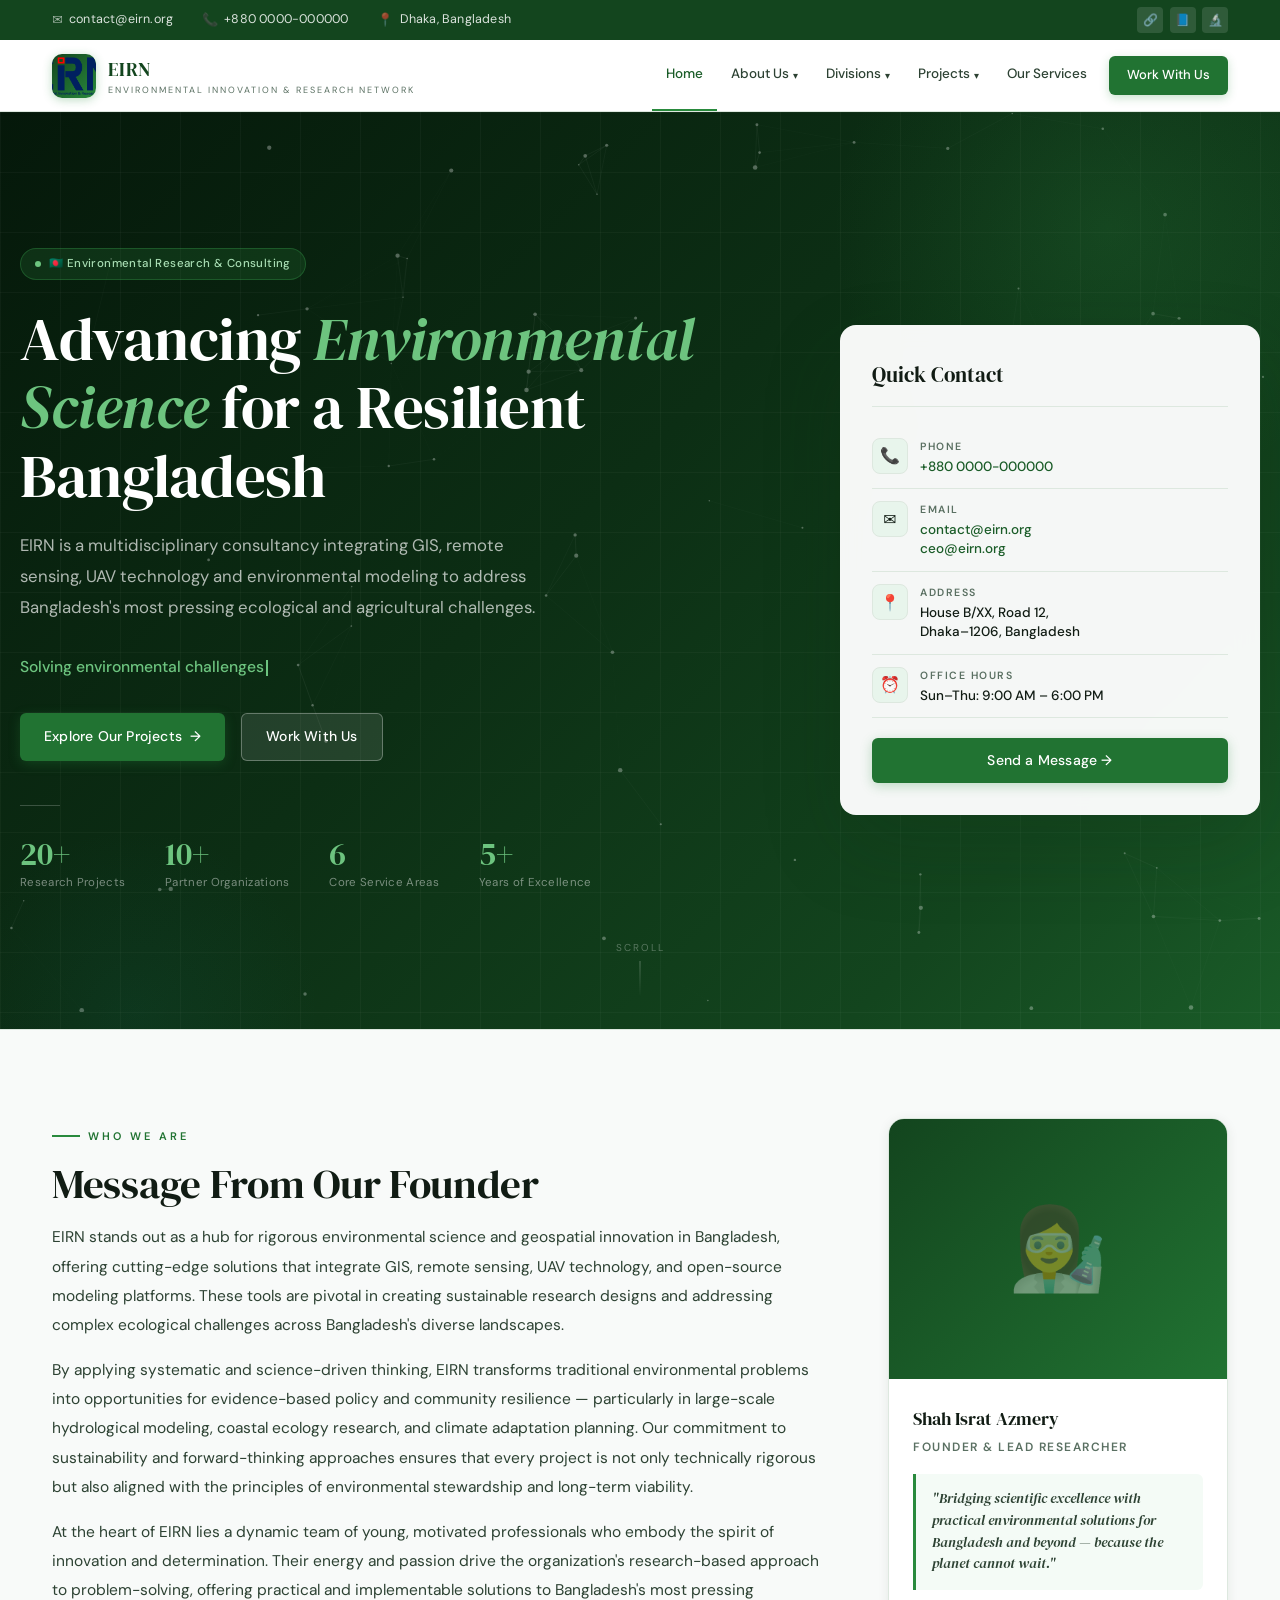
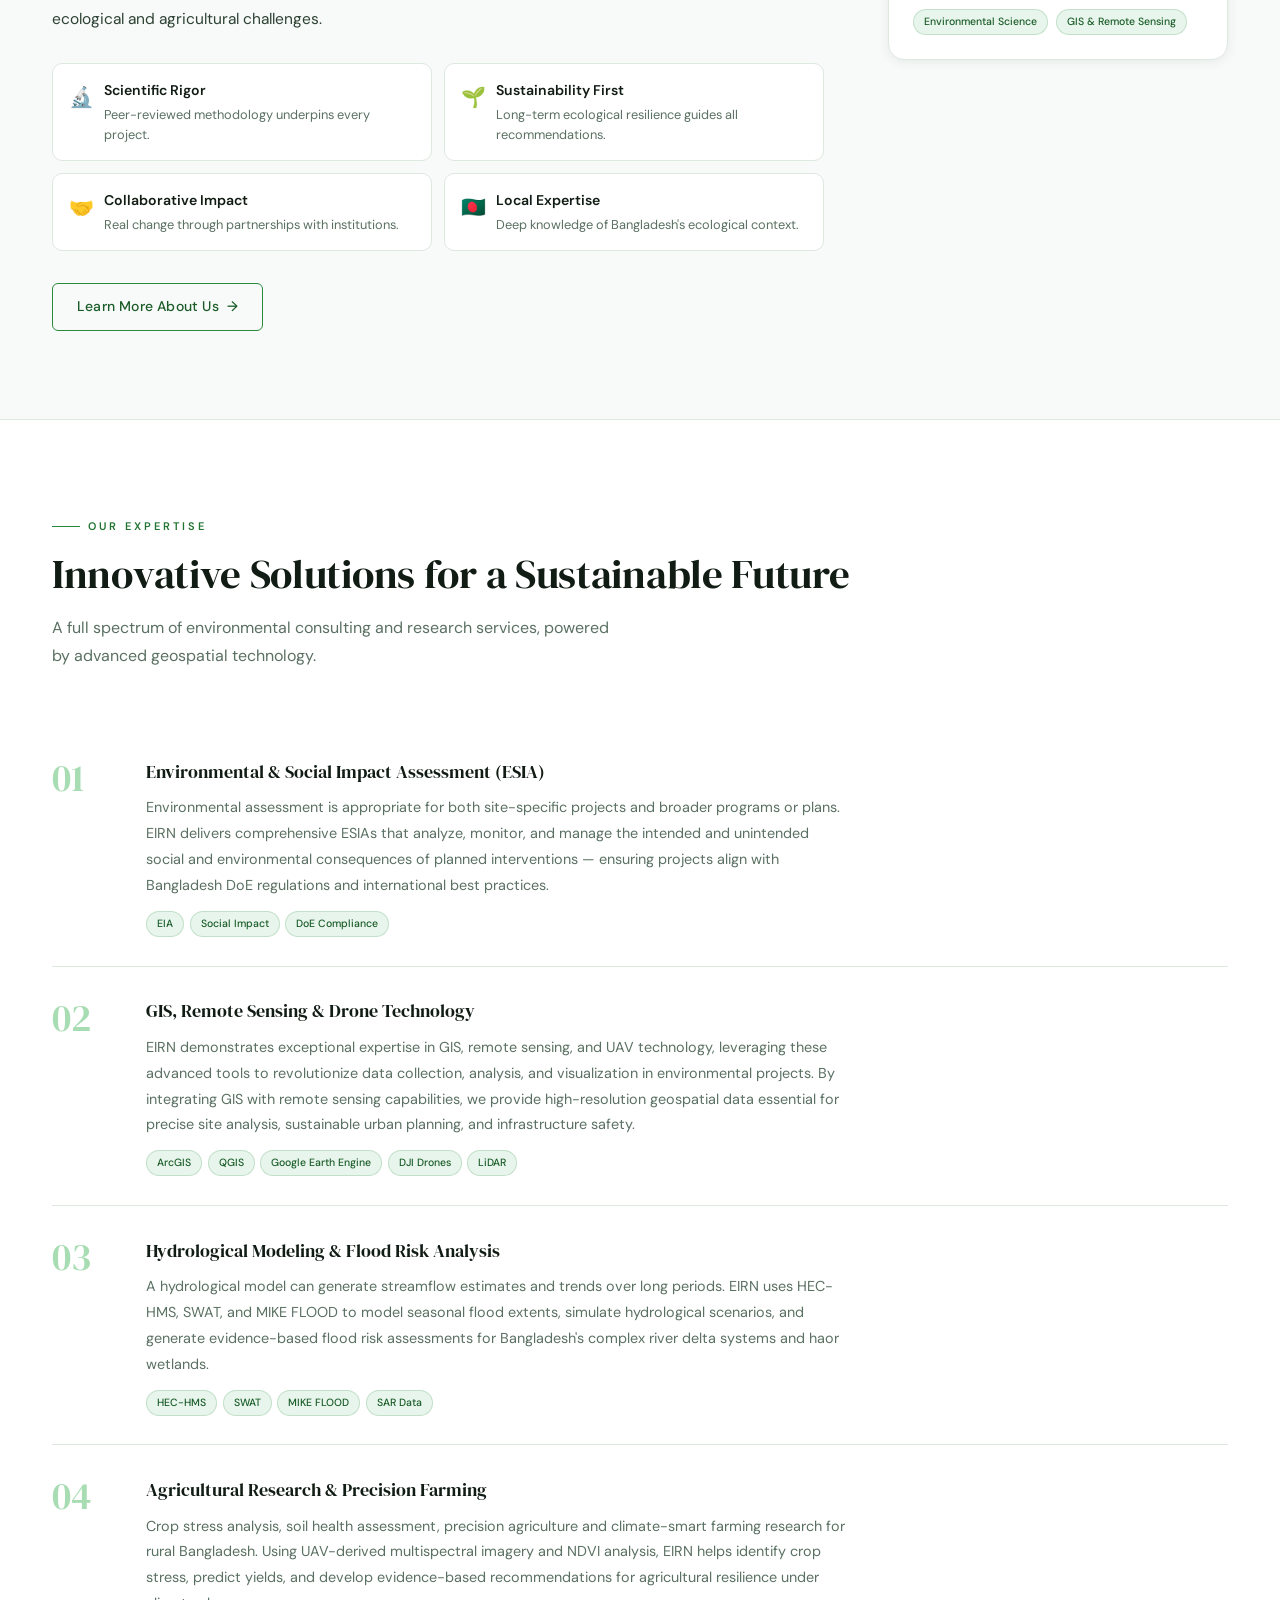
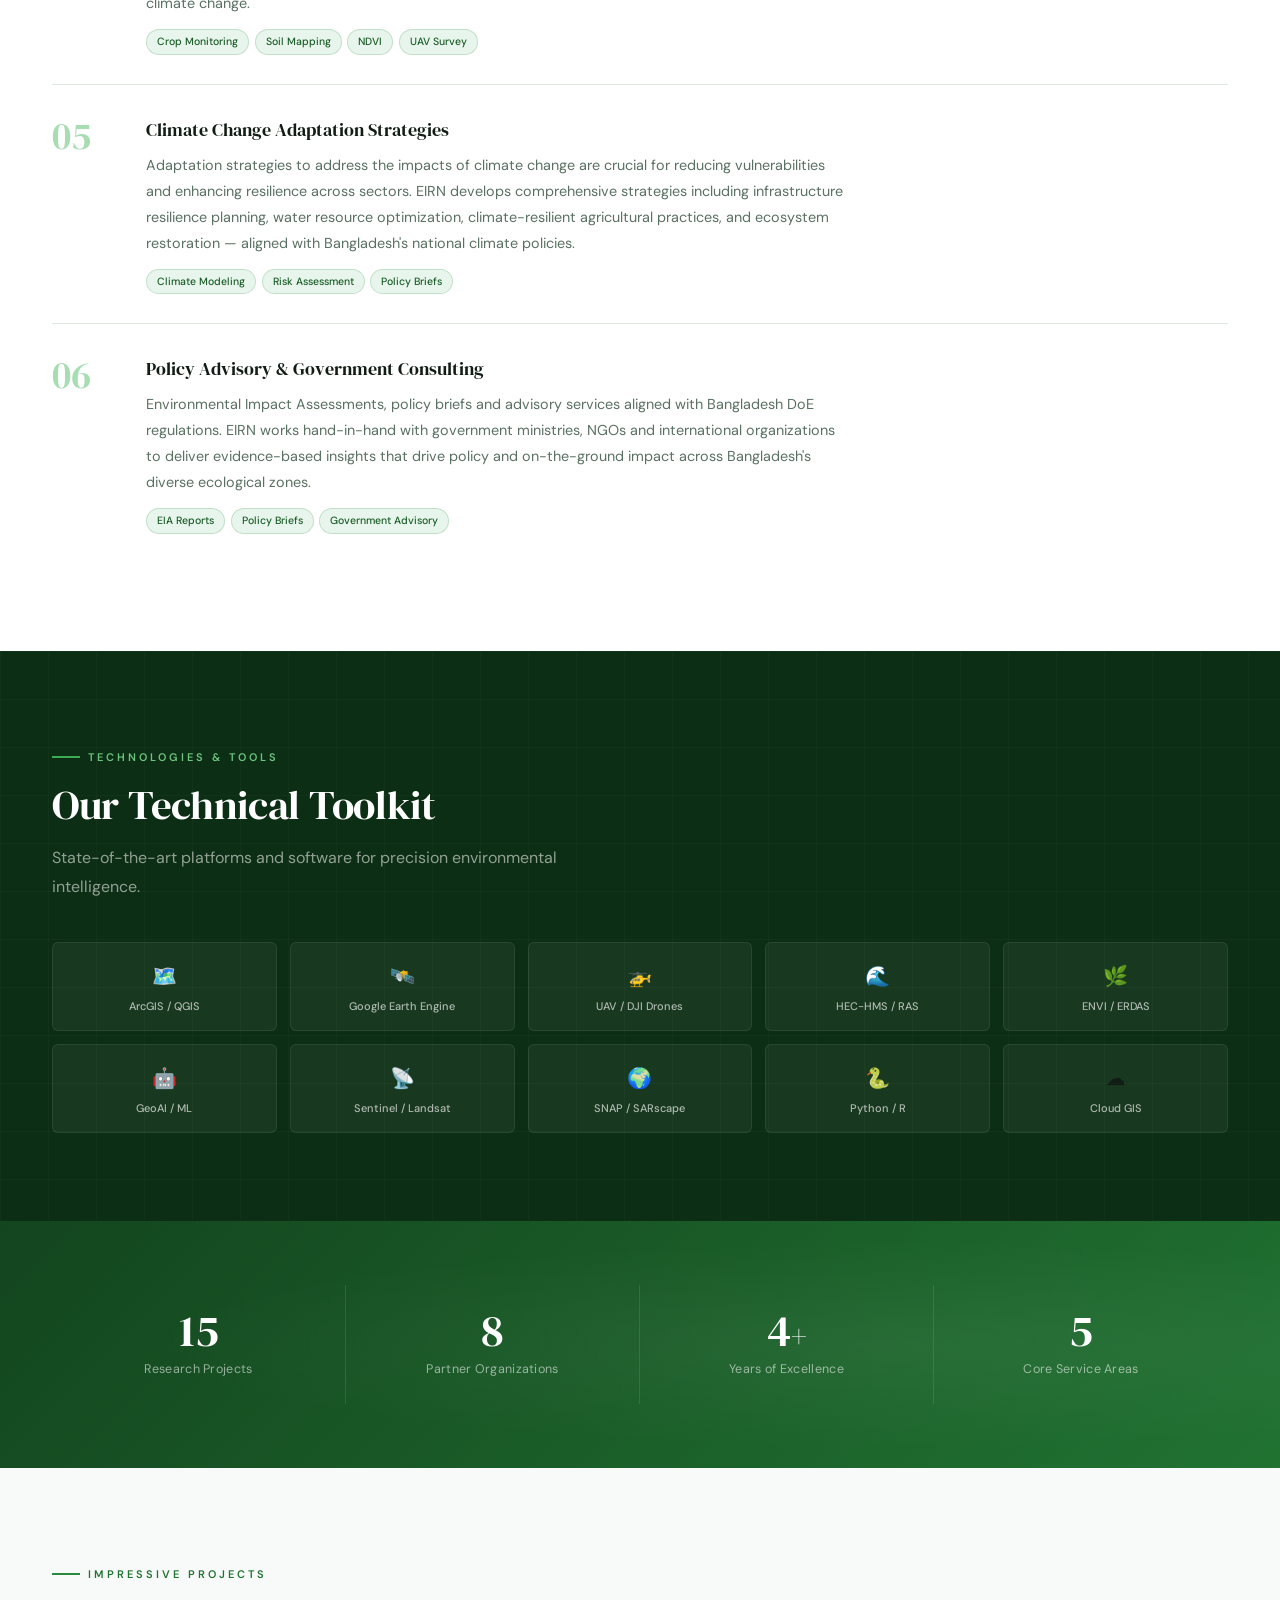
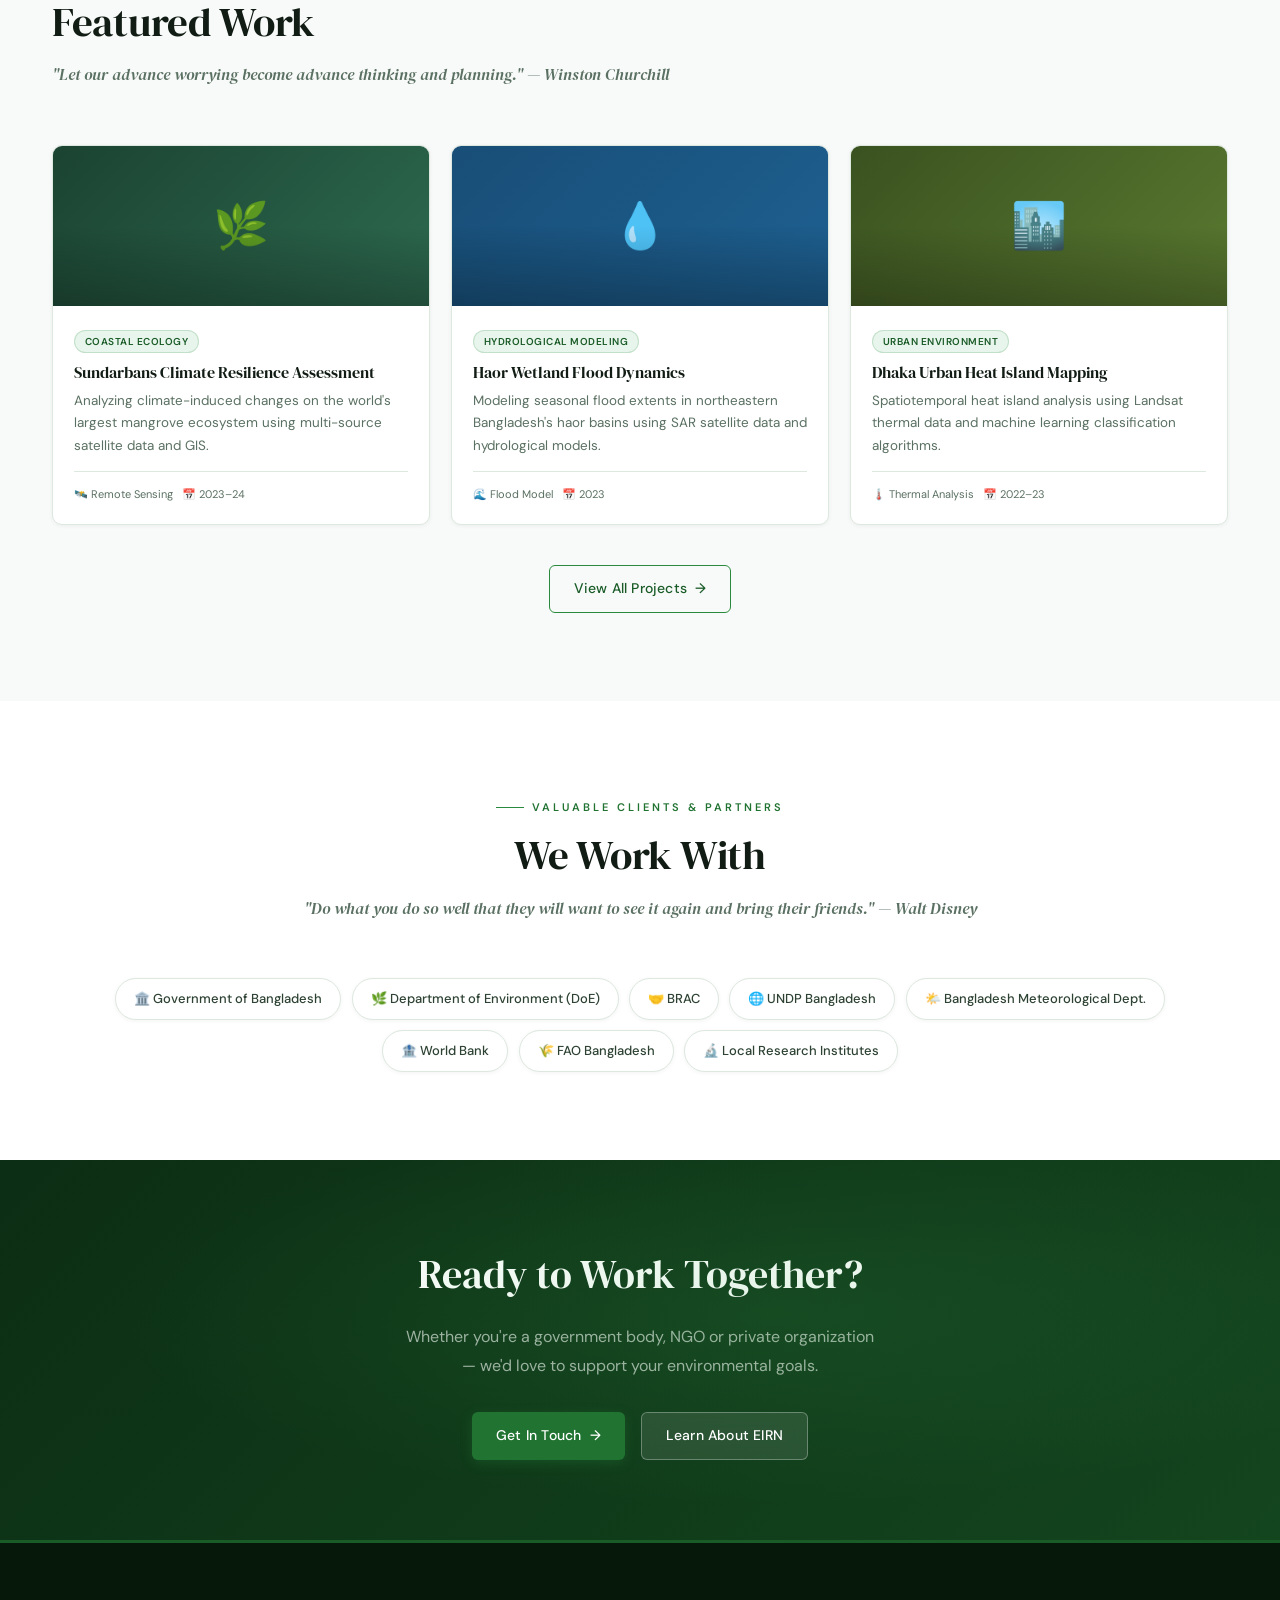
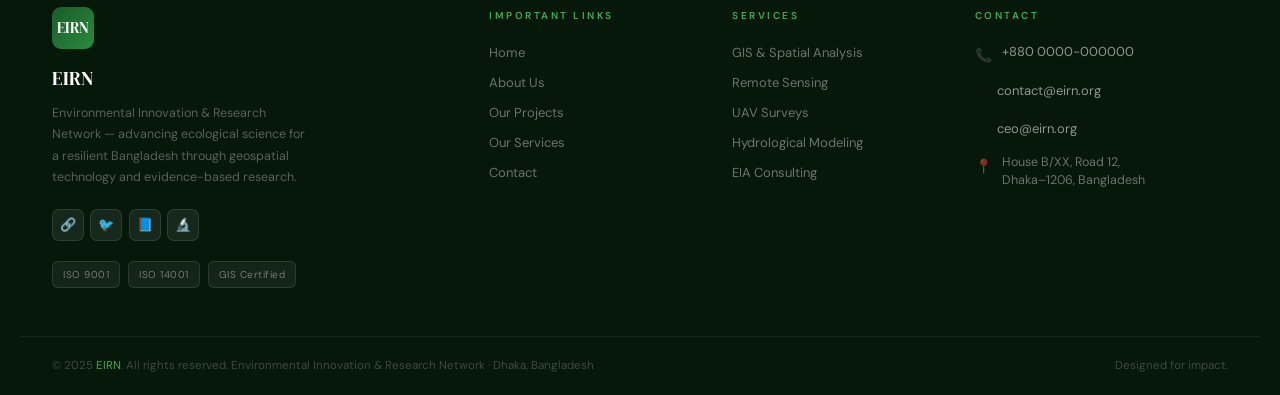
==== commit fe971247: "Add files via upload" ====
--- a/index.html
+++ b/index.html
@@ -9,9 +9,10 @@
 <link rel="preconnect" href="https://fonts.gstatic.com" crossorigin/>
 <link rel="stylesheet" href="style.css"/>
 <style>
+/* Hero specific */
 .hero-type-cursor{display:inline-block;width:2px;height:1em;background:var(--g200);margin-left:2px;vertical-align:middle;animation:blink .8s step-end infinite}
 @keyframes blink{50%{opacity:0}}
-.hero-scroll{position:absolute;bottom:2rem;left:50%;transform:translateX(-50%);display:flex;flex-direction:column;align-items:center;gap:5px;color:rgba(255,255,255,.3);font-family:var(--ff-b);font-size:11px;letter-spacing:2px;text-transform:uppercase;z-index:2}
+.hero-scroll{position:absolute;bottom:2rem;left:50%;transform:translateX(-50%);display:flex;flex-direction:column;align-items:center;gap:5px;color:rgba(255,255,255,.3);font-size:10px;letter-spacing:2px;text-transform:uppercase;z-index:2}
 .hero-scroll-line{width:1px;height:36px;background:linear-gradient(to bottom,rgba(255,255,255,.3),transparent);animation:scrollPulse 2s ease-in-out infinite}
 @keyframes scrollPulse{0%,100%{opacity:.4;transform:scaleY(1)}50%{opacity:.8;transform:scaleY(1.15)}}
 @media(max-width:600px){.hero-scroll{display:none}}
@@ -25,7 +26,7 @@
     <div class="topbar-contact">
       <a href="mailto:contact@eirn.org"><span class="tbi">✉</span> contact@eirn.org</a>
       <a href="tel:+880000000000"><span class="tbi">📞</span> +880 0000-000000</a>
-      <a href="#"><span class="tbi">📍</span> Dhaka, Bangladesh</a>
+      <a href="index.html"><span class="tbi">📍</span> Dhaka, Bangladesh</a>
     </div>
     <div class="topbar-social">
       <a href="#" title="LinkedIn">🔗</a>
@@ -40,12 +41,11 @@
   <div class="nav-in">
     <a class="nav-brand" href="index.html">
       <div class="nav-logo">
-        <img src="images/logo.png" alt="EIRN Logo" loading="lazy"
-             onerror="this.style.display='none';this.parentElement.innerHTML='<span class=nav-logo-fb>EIRN</span>'"/>
-      </div>
-      <div class="nav-brand-text">
+        <img src="images/logo.png" alt="EIRN" loading="lazy" onerror="this.style.display='none';this.parentElement.innerHTML='<span class=nav-logo-fb>EI</span>'"/>
+      </div>
+      <div>
         <span class="nav-nm-m">EIRN</span>
-        <span class="nav-nm-s">Environmental Innovation &amp; Research Network</span>
+        <span class="nav-nm-s">Environmental Innovation & Research Network</span>
       </div>
     </a>
     <button class="nav-tog" aria-label="Menu" aria-expanded="false"><span></span><span></span><span></span></button>
@@ -55,30 +55,29 @@
         <a href="about.html">About Us <span class="chev">▾</span></a>
         <div class="dropdown">
           <a href="about.html">The Organization</a>
-          <a href="about.html#mission">Mission &amp; Vision</a>
+          <a href="about.html#mission">Mission & Vision</a>
           <a href="about.html#team">Meet the Team</a>
-          <a href="about.html#partners-sec">Our Partners</a>
+          <a href="about.html#partners">Our Partners</a>
           <a href="contact.html">Contact Us</a>
         </div>
       </li>
       <li>
         <a href="projects.html">Divisions <span class="chev">▾</span></a>
         <div class="dropdown">
-          <a href="projects.html">Environment</a>
-          <a href="projects.html">Hydrology</a>
-          <a href="projects.html">Urban Environment</a>
-          <a href="projects.html">Agriculture</a>
-          <a href="projects.html">GIS &amp; Remote Sensing</a>
+          <a href="projects.html?cat=coastal">Environment</a>
+          <a href="projects.html?cat=hydro">Hydrology</a>
+          <a href="projects.html?cat=urban">Urban Environment</a>
+          <a href="projects.html?cat=agri">Agriculture</a>
+          <a href="projects.html">GIS & Remote Sensing</a>
         </div>
       </li>
-      <li>
-        <a href="projects.html">Projects <span class="chev">▾</span></a>
+      <li><a href="projects.html">Projects <span class="chev">▾</span></a>
         <div class="dropdown">
           <a href="projects.html">Ongoing Projects</a>
           <a href="projects.html">Completed Projects</a>
         </div>
       </li>
-      <li><a href="about.html#services-detail">Our Services</a></li>
+      <li><a href="about.html#services">Our Services</a></li>
       <li><a href="contact.html" class="ncta">Work With Us</a></li>
     </ul>
   </div>
@@ -91,13 +90,12 @@
   <div class="hero-glow"></div>
   <div class="hero-glow2"></div>
   <div class="container hero-in">
+    <!-- Left: text -->
     <div>
-      <div class="hero-badge" style="animation:fadeHero .6s ease both .1s;opacity:0">🇧🇩 Environmental Research &amp; Consulting</div>
+      <div class="hero-badge" style="animation:fadeHero .6s ease both .1s;opacity:0">🇧🇩 Environmental Research & Consulting</div>
       <h1 style="animation:fadeHero .7s ease both .25s;opacity:0">Advancing <em>Environmental Science</em> for a Resilient Bangladesh</h1>
       <p class="hero-sub" style="animation:fadeHero .7s ease both .4s;opacity:0">EIRN is a multidisciplinary consultancy integrating GIS, remote sensing, UAV technology and environmental modeling to address Bangladesh's most pressing ecological and agricultural challenges.</p>
-      <p style="font-size:1.05rem;color:var(--g200);font-weight:500;margin-bottom:2rem;min-height:1.6em;animation:fadeHero .7s ease both .52s;opacity:0;font-family:var(--ff-b)">
-        <span id="hero-type-el"></span><span class="hero-type-cursor"></span>
-      </p>
+      <p style="font-size:.98rem;color:var(--g200);font-weight:500;margin-bottom:2rem;min-height:1.5em;animation:fadeHero .7s ease both .52s;opacity:0"><span id="hero-type-el"></span><span class="hero-type-cursor"></span></p>
       <div class="hero-btns" style="animation:fadeHero .7s ease both .64s;opacity:0">
         <a href="projects.html" class="btn btn-p">Explore Our Projects <span class="arr">→</span></a>
         <a href="contact.html" class="btn btn-w">Work With Us</a>
@@ -110,23 +108,39 @@
         <div><span class="h-stat-n">5+</span><div class="h-stat-l">Years of Excellence</div></div>
       </div>
     </div>
+    <!-- Right: contact card -->
     <div class="hero-card" style="animation:fadeHero .8s ease both .4s;opacity:0">
       <div class="hero-card-title">Quick Contact</div>
       <div class="hc-item">
         <div class="hc-ico">📞</div>
-        <div><div class="hc-label">Phone</div><div class="hc-val"><a href="tel:+880000000000">+880 0000-000000</a></div></div>
+        <div>
+          <div class="hc-label">Phone</div>
+          <div class="hc-val"><a href="tel:+880000000000">+880 0000-000000</a></div>
+        </div>
       </div>
       <div class="hc-item">
         <div class="hc-ico">✉️</div>
-        <div><div class="hc-label">Email</div><div class="hc-val"><a href="mailto:contact@eirn.org">contact@eirn.org</a><br><a href="mailto:ceo@eirn.org">ceo@eirn.org</a></div></div>
+        <div>
+          <div class="hc-label">Email</div>
+          <div class="hc-val">
+            <a href="mailto:contact@eirn.org">contact@eirn.org</a><br>
+            <a href="mailto:ceo@eirn.org">ceo@eirn.org</a>
+          </div>
+        </div>
       </div>
       <div class="hc-item">
         <div class="hc-ico">📍</div>
-        <div><div class="hc-label">Address</div><div class="hc-val">House B/XX, Road 12,<br>Dhaka–1206, Bangladesh</div></div>
+        <div>
+          <div class="hc-label">Address</div>
+          <div class="hc-val">House B/XX, Road 12,<br>Dhaka–1206, Bangladesh</div>
+        </div>
       </div>
       <div class="hc-item">
         <div class="hc-ico">⏰</div>
-        <div><div class="hc-label">Office Hours</div><div class="hc-val">Sun–Thu: 9:00 AM – 6:00 PM</div></div>
+        <div>
+          <div class="hc-label">Office Hours</div>
+          <div class="hc-val">Sun–Thu: 9:00 AM – 6:00 PM</div>
+        </div>
       </div>
       <div class="hero-card-cta">
         <a href="contact.html" class="btn btn-p" style="width:100%;justify-content:center">Send a Message →</a>
@@ -136,16 +150,17 @@
   <div class="hero-scroll">Scroll<div class="hero-scroll-line"></div></div>
 </section>
 
-<!-- WHO WE ARE -->
+<!-- WHO WE ARE / CEO MESSAGE -->
 <section class="about-strip">
   <div class="container">
     <div class="about-grid">
+      <!-- Left: text -->
       <div class="rv-l">
         <div class="sec-label">Who We Are</div>
         <h2 class="sec-title">Message From Our Founder</h2>
         <div class="about-text">
           <p>EIRN stands out as a hub for rigorous environmental science and geospatial innovation in Bangladesh, offering cutting-edge solutions that integrate GIS, remote sensing, UAV technology, and open-source modeling platforms. These tools are pivotal in creating sustainable research designs and addressing complex ecological challenges across Bangladesh's diverse landscapes.</p>
-          <p>By applying systematic and science-driven thinking, EIRN transforms traditional environmental problems into opportunities for evidence-based policy and community resilience — particularly in large-scale hydrological modeling, coastal ecology research, and climate adaptation planning.</p>
+          <p>By applying systematic and science-driven thinking, EIRN transforms traditional environmental problems into opportunities for evidence-based policy and community resilience — particularly in large-scale hydrological modeling, coastal ecology research, and climate adaptation planning. Our commitment to sustainability and forward-thinking approaches ensures that every project is not only technically rigorous but also aligned with the principles of environmental stewardship and long-term viability.</p>
           <p>At the heart of EIRN lies a dynamic team of young, motivated professionals who embody the spirit of innovation and determination. Their energy and passion drive the organization's research-based approach to problem-solving, offering practical and implementable solutions to Bangladesh's most pressing ecological and agricultural challenges.</p>
         </div>
         <div class="val-grid" style="margin-top:1.8rem">
@@ -156,6 +171,7 @@
         </div>
         <a href="about.html" class="btn btn-o" style="margin-top:2rem">Learn More About Us <span class="arr">→</span></a>
       </div>
+      <!-- Right: CEO card -->
       <div class="rv-r">
         <div class="ceo-card">
           <div class="ceo-img">
@@ -163,11 +179,11 @@
           </div>
           <div class="ceo-body">
             <div class="ceo-name">Shah Israt Azmery</div>
-            <div class="ceo-role">Founder &amp; Lead Researcher</div>
+            <div class="ceo-role">Founder & Lead Researcher</div>
             <div class="ceo-quote">"Bridging scientific excellence with practical environmental solutions for Bangladesh and beyond — because the planet cannot wait."</div>
             <div style="display:flex;gap:.5rem;margin-top:1.2rem;flex-wrap:wrap">
-              <span class="sv-tag">Environmental Science</span>
-              <span class="sv-tag">GIS &amp; Remote Sensing</span>
+              <span style="font-size:10.5px;background:var(--g50);color:var(--g600);padding:3px 10px;border-radius:100px;border:1px solid rgba(41,138,61,.2);font-weight:500">Environmental Science</span>
+              <span style="font-size:10.5px;background:var(--g50);color:var(--g600);padding:3px 10px;border-radius:100px;border:1px solid rgba(41,138,61,.2);font-weight:500">GIS & Remote Sensing</span>
             </div>
           </div>
         </div>
@@ -176,7 +192,7 @@
   </div>
 </section>
 
-<!-- OUR EXPERTISE -->
+<!-- OUR EXPERTISE / SERVICES -->
 <section class="services-section">
   <div class="container">
     <div class="sec-head rv">
@@ -185,12 +201,54 @@
       <p class="sec-sub">A full spectrum of environmental consulting and research services, powered by advanced geospatial technology.</p>
     </div>
     <div class="sv-list stag">
-      <div class="sv-item"><div class="sv-num">01</div><div><div class="sv-title">Environmental &amp; Social Impact Assessment (ESIA)</div><p class="sv-desc">Environmental assessment is appropriate for both site-specific projects and broader programs. EIRN delivers comprehensive ESIAs that analyze, monitor, and manage the intended and unintended social and environmental consequences of planned interventions — ensuring projects align with Bangladesh DoE regulations and international best practices.</p><div class="sv-tags"><span class="sv-tag">EIA</span><span class="sv-tag">Social Impact</span><span class="sv-tag">DoE Compliance</span></div></div></div>
-      <div class="sv-item"><div class="sv-num">02</div><div><div class="sv-title">GIS, Remote Sensing &amp; Drone Technology</div><p class="sv-desc">EIRN demonstrates exceptional expertise in GIS, remote sensing, and UAV technology, leveraging these advanced tools to revolutionize data collection, analysis, and visualization in environmental projects. High-resolution geospatial data essential for precise site analysis, sustainable urban planning, and infrastructure safety.</p><div class="sv-tags"><span class="sv-tag">ArcGIS</span><span class="sv-tag">QGIS</span><span class="sv-tag">Google Earth Engine</span><span class="sv-tag">DJI Drones</span><span class="sv-tag">LiDAR</span></div></div></div>
-      <div class="sv-item"><div class="sv-num">03</div><div><div class="sv-title">Hydrological Modeling &amp; Flood Risk Analysis</div><p class="sv-desc">Using HEC-HMS, SWAT, and MIKE FLOOD to model seasonal flood extents, simulate hydrological scenarios, and generate evidence-based flood risk assessments for Bangladesh's complex river delta systems and haor wetlands.</p><div class="sv-tags"><span class="sv-tag">HEC-HMS</span><span class="sv-tag">SWAT</span><span class="sv-tag">MIKE FLOOD</span><span class="sv-tag">SAR Data</span></div></div></div>
-      <div class="sv-item"><div class="sv-num">04</div><div><div class="sv-title">Agricultural Research &amp; Precision Farming</div><p class="sv-desc">Crop stress analysis, soil health assessment, precision agriculture and climate-smart farming research for rural Bangladesh. Using UAV-derived multispectral imagery and NDVI analysis to identify crop stress, predict yields, and develop evidence-based recommendations.</p><div class="sv-tags"><span class="sv-tag">Crop Monitoring</span><span class="sv-tag">Soil Mapping</span><span class="sv-tag">NDVI</span><span class="sv-tag">UAV Survey</span></div></div></div>
-      <div class="sv-item"><div class="sv-num">05</div><div><div class="sv-title">Climate Change Adaptation Strategies</div><p class="sv-desc">EIRN develops comprehensive adaptation strategies including infrastructure resilience planning, water resource optimization, climate-resilient agricultural practices, and ecosystem restoration — aligned with Bangladesh's national climate policies and international frameworks.</p><div class="sv-tags"><span class="sv-tag">Climate Modeling</span><span class="sv-tag">Risk Assessment</span><span class="sv-tag">Policy Briefs</span></div></div></div>
-      <div class="sv-item"><div class="sv-num">06</div><div><div class="sv-title">Policy Advisory &amp; Government Consulting</div><p class="sv-desc">Environmental Impact Assessments, policy briefs and advisory services aligned with Bangladesh DoE regulations. EIRN works hand-in-hand with government ministries, NGOs and international organizations to deliver evidence-based insights that drive policy and on-the-ground impact.</p><div class="sv-tags"><span class="sv-tag">EIA Reports</span><span class="sv-tag">Policy Briefs</span><span class="sv-tag">Government Advisory</span></div></div></div>
+      <div class="sv-item">
+        <div class="sv-num">01</div>
+        <div>
+          <div class="sv-title">Environmental & Social Impact Assessment (ESIA)</div>
+          <p class="sv-desc">Environmental assessment is appropriate for both site-specific projects and broader programs or plans. EIRN delivers comprehensive ESIAs that analyze, monitor, and manage the intended and unintended social and environmental consequences of planned interventions — ensuring projects align with Bangladesh DoE regulations and international best practices.</p>
+          <div class="sv-tags"><span class="sv-tag">EIA</span><span class="sv-tag">Social Impact</span><span class="sv-tag">DoE Compliance</span></div>
+        </div>
+      </div>
+      <div class="sv-item">
+        <div class="sv-num">02</div>
+        <div>
+          <div class="sv-title">GIS, Remote Sensing & Drone Technology</div>
+          <p class="sv-desc">EIRN demonstrates exceptional expertise in GIS, remote sensing, and UAV technology, leveraging these advanced tools to revolutionize data collection, analysis, and visualization in environmental projects. By integrating GIS with remote sensing capabilities, we provide high-resolution geospatial data essential for precise site analysis, sustainable urban planning, and infrastructure safety.</p>
+          <div class="sv-tags"><span class="sv-tag">ArcGIS</span><span class="sv-tag">QGIS</span><span class="sv-tag">Google Earth Engine</span><span class="sv-tag">DJI Drones</span><span class="sv-tag">LiDAR</span></div>
+        </div>
+      </div>
+      <div class="sv-item">
+        <div class="sv-num">03</div>
+        <div>
+          <div class="sv-title">Hydrological Modeling & Flood Risk Analysis</div>
+          <p class="sv-desc">A hydrological model can generate streamflow estimates and trends over long periods. EIRN uses HEC-HMS, SWAT, and MIKE FLOOD to model seasonal flood extents, simulate hydrological scenarios, and generate evidence-based flood risk assessments for Bangladesh's complex river delta systems and haor wetlands.</p>
+          <div class="sv-tags"><span class="sv-tag">HEC-HMS</span><span class="sv-tag">SWAT</span><span class="sv-tag">MIKE FLOOD</span><span class="sv-tag">SAR Data</span></div>
+        </div>
+      </div>
+      <div class="sv-item">
+        <div class="sv-num">04</div>
+        <div>
+          <div class="sv-title">Agricultural Research & Precision Farming</div>
+          <p class="sv-desc">Crop stress analysis, soil health assessment, precision agriculture and climate-smart farming research for rural Bangladesh. Using UAV-derived multispectral imagery and NDVI analysis, EIRN helps identify crop stress, predict yields, and develop evidence-based recommendations for agricultural resilience under climate change.</p>
+          <div class="sv-tags"><span class="sv-tag">Crop Monitoring</span><span class="sv-tag">Soil Mapping</span><span class="sv-tag">NDVI</span><span class="sv-tag">UAV Survey</span></div>
+        </div>
+      </div>
+      <div class="sv-item">
+        <div class="sv-num">05</div>
+        <div>
+          <div class="sv-title">Climate Change Adaptation Strategies</div>
+          <p class="sv-desc">Adaptation strategies to address the impacts of climate change are crucial for reducing vulnerabilities and enhancing resilience across sectors. EIRN develops comprehensive strategies including infrastructure resilience planning, water resource optimization, climate-resilient agricultural practices, and ecosystem restoration — aligned with Bangladesh's national climate policies.</p>
+          <div class="sv-tags"><span class="sv-tag">Climate Modeling</span><span class="sv-tag">Risk Assessment</span><span class="sv-tag">Policy Briefs</span></div>
+        </div>
+      </div>
+      <div class="sv-item">
+        <div class="sv-num">06</div>
+        <div>
+          <div class="sv-title">Policy Advisory & Government Consulting</div>
+          <p class="sv-desc">Environmental Impact Assessments, policy briefs and advisory services aligned with Bangladesh DoE regulations. EIRN works hand-in-hand with government ministries, NGOs and international organizations to deliver evidence-based insights that drive policy and on-the-ground impact across Bangladesh's diverse ecological zones.</p>
+          <div class="sv-tags"><span class="sv-tag">EIA Reports</span><span class="sv-tag">Policy Briefs</span><span class="sv-tag">Government Advisory</span></div>
+        </div>
+      </div>
     </div>
   </div>
 </section>
@@ -199,7 +257,7 @@
 <section class="tools-section">
   <div class="container">
     <div class="rv">
-      <div class="sec-label">Technologies &amp; Tools</div>
+      <div class="sec-label">Technologies & Tools</div>
       <h2 class="sec-title">Our Technical Toolkit</h2>
       <p class="sec-sub">State-of-the-art platforms and software for precision environmental intelligence.</p>
     </div>
@@ -218,17 +276,17 @@
   </div>
 </section>
 
-<!-- STATS -->
+<!-- STATS BAND -->
 <div class="stats-band">
   <div class="container stats-inner stag">
     <div class="sb-item"><span class="sb-n"><span class="counter" data-target="20" data-suffix="+">20</span></span><div class="sb-l">Research Projects</div></div>
     <div class="sb-item"><span class="sb-n"><span class="counter" data-target="10" data-suffix="+">10</span></span><div class="sb-l">Partner Organizations</div></div>
-    <div class="sb-item"><span class="sb-n"><span class="counter" data-target="5">5</span><span style="font-size:2rem">+</span></span><div class="sb-l">Years of Excellence</div></div>
+    <div class="sb-item"><span class="sb-n"><span class="counter" data-target="5">5</span><span style="font-size:1.8rem">+</span></span><div class="sb-l">Years of Excellence</div></div>
     <div class="sb-item"><span class="sb-n"><span class="counter" data-target="6">6</span></span><div class="sb-l">Core Service Areas</div></div>
   </div>
 </div>
 
-<!-- PROJECTS -->
+<!-- IMPRESSIVE PROJECTS -->
 <section class="projects-section">
   <div class="container">
     <div class="sec-head rv">
@@ -247,11 +305,11 @@
   </div>
 </section>
 
-<!-- PARTNERS -->
+<!-- VALUABLE CLIENTS & PARTNERS -->
 <section class="partners-section">
   <div class="container">
     <div class="sec-head rv" style="text-align:center">
-      <div class="sec-label" style="justify-content:center">Valuable Clients &amp; Partners</div>
+      <div class="sec-label" style="justify-content:center">Valuable Clients & Partners</div>
       <h2 class="sec-title">We Work With</h2>
       <p class="sec-quote" style="text-align:center">"Do what you do so well that they will want to see it again and bring their friends." — Walt Disney</p>
     </div>
@@ -284,22 +342,52 @@
 <footer>
   <div class="ft-grid">
     <div>
-      <div class="ft-logo"><span style="font-family:var(--ff-d);color:#fff;font-size:16px;font-weight:700">EIRN</span></div>
-      <div class="ft-nm">EIRN</div>
-      <p class="ft-desc">Environmental Innovation &amp; Research Network — advancing ecological science for a resilient Bangladesh through geospatial technology and evidence-based research.</p>
-      <div class="ft-soc"><a href="#" title="LinkedIn">🔗</a><a href="#" title="Twitter">🐦</a><a href="#" title="Facebook">📘</a><a href="#" title="ResearchGate">🔬</a></div>
-      <div class="ft-certs"><span class="ft-cert">ISO 9001</span><span class="ft-cert">ISO 14001</span><span class="ft-cert">GIS Certified</span></div>
-    </div>
-    <div class="ft-col"><h4>Important Links</h4><ul><li><a href="index.html">Home</a></li><li><a href="about.html">About Us</a></li><li><a href="projects.html">Our Projects</a></li><li><a href="about.html#services-detail">Services</a></li><li><a href="contact.html">Contact</a></li></ul></div>
-    <div class="ft-col"><h4>Services</h4><ul><li><a href="#">GIS &amp; Spatial Analysis</a></li><li><a href="#">Remote Sensing</a></li><li><a href="#">UAV Surveys</a></li><li><a href="#">Hydrological Modeling</a></li><li><a href="#">EIA Consulting</a></li></ul></div>
-    <div class="ft-col"><h4>Contact</h4>
+      <div class="ft-brand">
+        <div class="ft-logo"><span style="font-family:var(--ff-d);color:#fff;font-size:15px">EIRN</span></div>
+        <div class="ft-nm">EIRN</div>
+        <p class="ft-desc">Environmental Innovation & Research Network — advancing ecological science for a resilient Bangladesh through geospatial technology and evidence-based research.</p>
+        <div class="ft-soc">
+          <a href="#" title="LinkedIn">🔗</a>
+          <a href="#" title="Twitter">🐦</a>
+          <a href="#" title="Facebook">📘</a>
+          <a href="#" title="ResearchGate">🔬</a>
+        </div>
+      </div>
+      <div class="ft-certs">
+        <span class="ft-cert">ISO 9001</span>
+        <span class="ft-cert">ISO 14001</span>
+        <span class="ft-cert">GIS Certified</span>
+      </div>
+    </div>
+    <div class="ft-col">
+      <h4>Important Links</h4>
+      <ul>
+        <li><a href="index.html">Home</a></li>
+        <li><a href="about.html">About Us</a></li>
+        <li><a href="projects.html">Our Projects</a></li>
+        <li><a href="about.html#services">Our Services</a></li>
+        <li><a href="contact.html">Contact</a></li>
+      </ul>
+    </div>
+    <div class="ft-col">
+      <h4>Services</h4>
+      <ul>
+        <li><a href="about.html#services">GIS & Spatial Analysis</a></li>
+        <li><a href="about.html#services">Remote Sensing</a></li>
+        <li><a href="about.html#services">UAV Surveys</a></li>
+        <li><a href="about.html#services">Hydrological Modeling</a></li>
+        <li><a href="about.html#services">EIA Consulting</a></li>
+      </ul>
+    </div>
+    <div class="ft-col">
+      <h4>Contact</h4>
       <div class="ft-contact-item"><span class="ft-contact-ico">📞</span><div class="ft-contact-val"><a href="tel:+880000000000">+880 0000-000000</a></div></div>
       <div class="ft-contact-item"><span class="ft-contact-ico">✉</span><div class="ft-contact-val"><a href="mailto:contact@eirn.org">contact@eirn.org</a><br><a href="mailto:ceo@eirn.org">ceo@eirn.org</a></div></div>
       <div class="ft-contact-item"><span class="ft-contact-ico">📍</span><div class="ft-contact-val">House B/XX, Road 12,<br>Dhaka–1206, Bangladesh</div></div>
     </div>
   </div>
   <div class="ft-bot">
-    <span>© 2025 <em>EIRN</em>. All rights reserved. Environmental Innovation &amp; Research Network · Dhaka, Bangladesh</span>
+    <span>© 2025 <em>EIRN</em>. All rights reserved. Environmental Innovation & Research Network · Dhaka, Bangladesh</span>
     <span>Designed for impact.</span>
   </div>
 </footer>
--- a/style.css
+++ b/style.css
@@ -1,7 +1,7 @@
 /* ============================================================
-   EIRN v3.1 — Roboto, 20% larger text, full logo
+   EIRN v3.0 — Corporate Light Theme (ocreeds.com inspired)
    ============================================================ */
-@import url('https://fonts.googleapis.com/css2?family=Roboto:ital,wght@0,300;0,400;0,500;0,700;0,900;1,400&family=Roboto+Slab:wght@400;500;600;700&display=swap');
+@import url('https://fonts.googleapis.com/css2?family=DM+Serif+Display:ital@0;1&family=DM+Sans:ital,opsz,wght@0,9..40,300;0,9..40,400;0,9..40,500;0,9..40,600;1,9..40,400&display=swap');
 
 *,*::before,*::after{box-sizing:border-box;margin:0;padding:0}
 
@@ -23,18 +23,18 @@
   --sh-md:0 6px 24px rgba(13,50,20,.12);
   --sh-lg:0 16px 48px rgba(13,50,20,.16);
   --sh-xl:0 32px 80px rgba(13,50,20,.2);
-  /* Typography — Roboto everywhere */
-  --ff-d:'Roboto Slab',Georgia,serif;
-  --ff-b:'Roboto',system-ui,sans-serif;
+  /* Typography */
+  --ff-d:'DM Serif Display',Georgia,serif;
+  --ff-b:'DM Sans',system-ui,sans-serif;
   /* Layout */
-  --topbar-h:42px; --nav-h:80px;
+  --topbar-h:40px; --nav-h:72px; --header-h:112px;
   --max:1240px; --r:10px; --rs:6px;
   --ease:cubic-bezier(.4,0,.2,1);
   --ease-out:cubic-bezier(0,0,.2,1);
 }
 
 /* ── BASE ── */
-html{scroll-behavior:smooth;font-size:19.2px} /* 16px × 1.2 = 19.2px */
+html{scroll-behavior:smooth;font-size:16px}
 body{font-family:var(--ff-b);color:var(--dark);background:var(--white);line-height:1.7;overflow-x:hidden}
 img{max-width:100%;display:block}
 a{color:inherit;text-decoration:none}
@@ -47,89 +47,66 @@
 .topbar{background:var(--g700);height:var(--topbar-h);display:flex;align-items:center;position:relative;z-index:200}
 .topbar-in{max-width:var(--max);margin:0 auto;padding:0 2rem;width:100%;display:flex;align-items:center;justify-content:space-between}
 .topbar-contact{display:flex;gap:1.8rem;align-items:center}
-.topbar-contact a{color:rgba(255,255,255,.85);font-size:14px;font-weight:400;display:flex;align-items:center;gap:6px;letter-spacing:.2px;transition:color .2s}
+.topbar-contact a{color:rgba(255,255,255,.85);font-size:12.5px;font-weight:400;display:flex;align-items:center;gap:6px;letter-spacing:.2px;transition:color .2s}
 .topbar-contact a:hover{color:#fff}
-.topbar-contact .tbi{font-size:14px;opacity:.7}
+.topbar-contact .tbi{font-size:13px;opacity:.7}
 .topbar-social{display:flex;gap:.4rem}
-.topbar-social a{width:28px;height:28px;background:rgba(255,255,255,.12);border-radius:4px;display:flex;align-items:center;justify-content:center;font-size:13px;color:rgba(255,255,255,.75);transition:background .2s,color .2s}
+.topbar-social a{width:26px;height:26px;background:rgba(255,255,255,.12);border-radius:4px;display:flex;align-items:center;justify-content:center;font-size:12px;color:rgba(255,255,255,.75);transition:background .2s,color .2s}
 .topbar-social a:hover{background:var(--g400);color:#fff}
 
 /* ── NAV ── */
 nav{background:var(--white);height:var(--nav-h);position:sticky;top:0;z-index:100;border-bottom:1px solid var(--border);box-shadow:var(--sh-xs);transition:box-shadow .3s}
 nav.elevated{box-shadow:var(--sh-sm)}
 .nav-in{max-width:var(--max);margin:0 auto;padding:0 2rem;height:100%;display:flex;align-items:center;justify-content:space-between;gap:2rem}
-
-/* ── LOGO: full image, no crop ── */
-.nav-brand{display:flex;align-items:center;gap:14px;flex-shrink:0;text-decoration:none}
-.nav-logo{width:64px;height:64px;display:flex;align-items:center;justify-content:center;flex-shrink:0}
-.nav-logo img{width:64px;height:64px;object-fit:contain;display:block}
-.nav-logo-fb{font-family:var(--ff-d);font-size:22px;font-weight:700;color:var(--g700);background:var(--g50);border:2px solid var(--g300);border-radius:8px;width:60px;height:60px;display:flex;align-items:center;justify-content:center}
-.nav-brand-text{display:flex;flex-direction:column;gap:2px}
-
-/* Bold highlighted company name */
-.nav-nm-m{
-  font-family:var(--ff-b);
-  font-size:22px;
-  font-weight:900;
-  color:var(--g700);
-  letter-spacing:.3px;
-  line-height:1;
-  display:block;
-}
-.nav-nm-s{
-  font-family:var(--ff-b);
-  font-size:11px;
-  font-weight:500;
-  letter-spacing:2.5px;
-  color:var(--muted);
-  text-transform:uppercase;
-  line-height:1;
-  display:block;
-  margin-top:3px;
-}
+.nav-brand{display:flex;align-items:center;gap:12px;flex-shrink:0}
+.nav-logo{width:44px;height:44px;border-radius:10px;background:linear-gradient(135deg,var(--g700),var(--g400));display:flex;align-items:center;justify-content:center;overflow:hidden;box-shadow:0 2px 10px rgba(41,138,61,.3)}
+.nav-logo img{width:100%;height:100%;object-fit:cover;border-radius:10px}
+.nav-logo-fb{font-family:var(--ff-d);font-size:16px;font-weight:400;color:#fff;letter-spacing:.5px}
+.nav-nm-m{font-family:var(--ff-d);font-size:19px;font-weight:400;color:var(--g700);letter-spacing:.3px}
+.nav-nm-s{font-size:9px;font-weight:400;letter-spacing:2px;color:var(--muted);text-transform:uppercase;display:block;margin-top:-2px}
 
 /* Dropdown nav */
 .nav-menu{display:flex;gap:0;list-style:none;align-items:stretch;height:100%}
 .nav-menu>li{position:relative;display:flex;align-items:center}
-.nav-menu>li>a{color:var(--mid);text-decoration:none;font-family:var(--ff-b);font-size:15px;font-weight:500;padding:0 14px;height:100%;display:flex;align-items:center;gap:4px;border-bottom:3px solid transparent;transition:color .2s,border-color .2s;white-space:nowrap}
+.nav-menu>li>a{color:var(--mid);text-decoration:none;font-size:13.5px;font-weight:500;padding:0 14px;height:100%;display:flex;align-items:center;gap:4px;border-bottom:2px solid transparent;transition:color .2s,border-color .2s;white-space:nowrap}
 .nav-menu>li>a:hover,.nav-menu>li>a.active{color:var(--g600);border-bottom-color:var(--g400)}
-.nav-menu>li>a .chev{font-size:11px;transition:transform .2s;margin-top:1px}
+.nav-menu>li>a .chev{font-size:10px;transition:transform .2s;margin-top:1px}
 .nav-menu>li:hover>a .chev{transform:rotate(180deg)}
-.nav-menu .ncta{background:var(--g500);color:#fff!important;border:none!important;border-radius:var(--rs);padding:9px 20px!important;margin-left:8px;height:auto!important;font-size:15px!important;font-weight:700!important;box-shadow:0 3px 10px rgba(41,138,61,.25);transition:background .2s,transform .2s,box-shadow .2s!important}
+.nav-menu .ncta{background:var(--g500);color:#fff!important;border:none!important;border-radius:var(--rs);padding:8px 18px!important;margin-left:8px;height:auto!important;font-size:13px!important;box-shadow:0 3px 10px rgba(41,138,61,.25);transition:background .2s,transform .2s,box-shadow .2s!important}
 .nav-menu .ncta:hover{background:var(--g400)!important;transform:translateY(-1px);box-shadow:0 5px 18px rgba(41,138,61,.35)!important}
 
 /* Dropdown */
-.dropdown{position:absolute;top:100%;left:0;background:var(--white);border:1px solid var(--border);border-radius:var(--r);min-width:210px;opacity:0;visibility:hidden;transform:translateY(8px);transition:opacity .22s var(--ease),transform .22s var(--ease),visibility .22s;box-shadow:var(--sh-md);z-index:10;pointer-events:none}
+.dropdown{position:absolute;top:calc(100% + 0px);left:0;background:var(--white);border:1px solid var(--border);border-radius:var(--r);min-width:200px;opacity:0;visibility:hidden;transform:translateY(8px);transition:opacity .22s var(--ease),transform .22s var(--ease),visibility .22s;box-shadow:var(--sh-md);z-index:10;pointer-events:none}
 .dropdown::before{content:'';position:absolute;top:-5px;left:20px;width:10px;height:10px;background:var(--white);border-left:1px solid var(--border);border-top:1px solid var(--border);transform:rotate(45deg)}
 .nav-menu>li:hover .dropdown{opacity:1;visibility:visible;transform:translateY(0);pointer-events:auto}
-.dropdown a{display:block;padding:10px 20px;color:var(--mid);font-family:var(--ff-b);font-size:14px;font-weight:400;border-bottom:1px solid var(--border);transition:background .15s,color .15s,padding-left .15s}
+.dropdown a{display:block;padding:9px 18px;color:var(--mid);font-size:13px;font-weight:400;border-bottom:1px solid var(--border);transition:background .15s,color .15s,padding-left .15s}
 .dropdown a:last-child{border-bottom:none}
-.dropdown a:hover{background:var(--g20);color:var(--g600);padding-left:26px}
+.dropdown a:hover{background:var(--g20);color:var(--g600);padding-left:24px}
 
 /* Mobile toggle */
 .nav-tog{display:none;flex-direction:column;gap:5px;cursor:pointer;background:none;border:none;padding:6px}
-.nav-tog span{display:block;width:24px;height:2px;background:var(--mid);border-radius:2px;transition:.3s}
-.nav-tog.open span:nth-child(1){transform:translateY(7px) rotate(45deg)}
+.nav-tog span{display:block;width:22px;height:1.5px;background:var(--mid);border-radius:2px;transition:.3s}
+.nav-tog.open span:nth-child(1){transform:translateY(6.5px) rotate(45deg)}
 .nav-tog.open span:nth-child(2){opacity:0}
-.nav-tog.open span:nth-child(3){transform:translateY(-7px) rotate(-45deg)}
+.nav-tog.open span:nth-child(3){transform:translateY(-6.5px) rotate(-45deg)}
 
 /* ── LAYOUT ── */
 .container{max-width:var(--max);margin:0 auto;padding:0 2rem}
 section{padding:5.5rem 0}
 
 /* ── SECTION LABELS ── */
-.sec-label{display:inline-flex;align-items:center;gap:8px;font-family:var(--ff-b);font-size:13px;font-weight:700;letter-spacing:3px;text-transform:uppercase;color:var(--g500);margin-bottom:.9rem}
-.sec-label::before{content:'';width:28px;height:2px;background:var(--g400);flex-shrink:0}
-.sec-title{font-family:var(--ff-d);font-size:clamp(2.3rem,3.2vw,3.1rem);font-weight:700;color:var(--dark);line-height:1.2;margin-bottom:.9rem;letter-spacing:-.3px}
-.sec-sub{font-family:var(--ff-b);font-size:1.15rem;color:var(--muted);max-width:560px;line-height:1.8}
+.sec-label{display:inline-flex;align-items:center;gap:8px;font-size:11px;font-weight:600;letter-spacing:3px;text-transform:uppercase;color:var(--g500);margin-bottom:.9rem}
+.sec-label::before{content:'';width:28px;height:1.5px;background:var(--g400);flex-shrink:0}
+.sec-title{font-family:var(--ff-d);font-size:clamp(1.9rem,3.2vw,2.6rem);font-weight:400;color:var(--dark);line-height:1.2;margin-bottom:.9rem;letter-spacing:-.3px}
+.sec-sub{font-size:1rem;color:var(--muted);max-width:560px;line-height:1.8}
 .sec-head{margin-bottom:3.5rem}
-.sec-quote{font-family:var(--ff-b);font-style:italic;color:var(--muted);font-size:1.05rem;margin-top:.4rem}
+.sec-quote{font-family:var(--ff-d);font-style:italic;color:var(--muted);font-size:1rem;margin-top:.4rem}
 
 /* ── BUTTONS ── */
-.btn{display:inline-flex;align-items:center;gap:8px;font-family:var(--ff-b);font-size:16px;font-weight:600;cursor:pointer;padding:13px 27px;border-radius:var(--rs);border:none;transition:all .25s var(--ease);letter-spacing:.2px;position:relative;overflow:hidden;text-decoration:none}
+.btn{display:inline-flex;align-items:center;gap:8px;font-family:var(--ff-b);font-size:14px;font-weight:500;cursor:pointer;padding:11px 24px;border-radius:var(--rs);border:none;transition:all .25s var(--ease);letter-spacing:.2px;position:relative;overflow:hidden;text-decoration:none}
 .btn-p{background:var(--g500);color:#fff;box-shadow:0 3px 12px rgba(41,138,61,.28)}
 .btn-p:hover{background:var(--g400);transform:translateY(-2px);box-shadow:0 6px 20px rgba(41,138,61,.38)}
-.btn-o{background:transparent;color:var(--g600);border:2px solid var(--g400)}
+.btn-o{background:transparent;color:var(--g600);border:1.5px solid var(--g400)}
 .btn-o:hover{background:var(--g500);color:#fff;transform:translateY(-2px)}
 .btn-dark{background:var(--g700);color:#fff;box-shadow:0 3px 12px rgba(13,50,20,.2)}
 .btn-dark:hover{background:var(--g600);transform:translateY(-2px)}
@@ -145,26 +122,26 @@
 .hero-glow{position:absolute;top:-20%;right:-10%;width:600px;height:600px;background:radial-gradient(circle,rgba(61,171,84,.15) 0%,transparent 65%);pointer-events:none}
 .hero-glow2{position:absolute;bottom:-20%;left:-5%;width:400px;height:400px;background:radial-gradient(circle,rgba(26,122,110,.1) 0%,transparent 65%);pointer-events:none}
 .hero-in{position:relative;z-index:2;display:grid;grid-template-columns:1fr 420px;gap:4rem;align-items:center;padding:3rem 0}
-.hero-badge{display:inline-flex;align-items:center;gap:8px;background:rgba(61,171,84,.15);border:1px solid rgba(61,171,84,.3);color:var(--g100);font-family:var(--ff-b);font-size:13px;font-weight:500;padding:6px 16px;border-radius:100px;margin-bottom:1.6rem;letter-spacing:.4px}
-.hero-badge::before{content:'';width:7px;height:7px;background:var(--g200);border-radius:50%;animation:pulse 2s infinite}
+.hero-badge{display:inline-flex;align-items:center;gap:8px;background:rgba(61,171,84,.15);border:1px solid rgba(61,171,84,.3);color:var(--g100);font-size:11.5px;font-weight:500;padding:5px 14px;border-radius:100px;margin-bottom:1.6rem;letter-spacing:.4px}
+.hero-badge::before{content:'';width:6px;height:6px;background:var(--g200);border-radius:50%;animation:pulse 2s infinite}
 @keyframes pulse{0%,100%{opacity:1;transform:scale(1)}50%{opacity:.5;transform:scale(.8)}}
-.hero h1{font-family:var(--ff-d);font-size:clamp(2.6rem,5vw,4.2rem);font-weight:700;color:#fff;line-height:1.12;margin-bottom:1.3rem;letter-spacing:-.3px}
+.hero h1{font-family:var(--ff-d);font-size:clamp(2.4rem,5vw,3.8rem);font-weight:400;color:#fff;line-height:1.12;margin-bottom:1.3rem;letter-spacing:-.5px}
 .hero h1 em{color:var(--g200);font-style:italic}
-.hero-sub{font-family:var(--ff-b);font-size:1.18rem;color:rgba(255,255,255,.68);max-width:540px;line-height:1.82;margin-bottom:2rem}
+.hero-sub{font-size:1.05rem;color:rgba(255,255,255,.68);max-width:540px;line-height:1.82;margin-bottom:2rem}
 .hero-btns{display:flex;gap:1rem;flex-wrap:wrap;margin-bottom:2.8rem}
 .hero-divider{width:40px;height:1px;background:rgba(255,255,255,.2);margin-bottom:2rem}
 .hero-stats{display:flex;gap:2.5rem}
-.h-stat-n{font-family:var(--ff-d);font-size:2.4rem;font-weight:700;color:var(--g200);line-height:1;display:block}
-.h-stat-l{font-family:var(--ff-b);font-size:13px;color:rgba(255,255,255,.45);margin-top:3px;letter-spacing:.3px}
+.h-stat-n{font-family:var(--ff-d);font-size:2rem;font-weight:400;color:var(--g200);line-height:1;display:block}
+.h-stat-l{font-size:11.5px;color:rgba(255,255,255,.45);margin-top:3px;letter-spacing:.3px}
 
 /* Contact card inside hero */
-.hero-card{background:rgba(255,255,255,.97);border-radius:16px;padding:2rem;box-shadow:var(--sh-xl);backdrop-filter:blur(12px)}
-.hero-card-title{font-family:var(--ff-d);font-size:1.45rem;font-weight:700;color:var(--dark);margin-bottom:1.2rem;border-bottom:1px solid var(--border);padding-bottom:.8rem}
-.hc-item{display:flex;align-items:flex-start;gap:12px;padding:.8rem 0;border-bottom:1px solid var(--border)}
+.hero-card{background:rgba(255,255,255,.96);border-radius:16px;padding:2rem;box-shadow:var(--sh-xl);backdrop-filter:blur(12px)}
+.hero-card-title{font-family:var(--ff-d);font-size:1.3rem;color:var(--dark);margin-bottom:1.2rem;font-weight:400;border-bottom:1px solid var(--border);padding-bottom:.8rem}
+.hc-item{display:flex;align-items:flex-start;gap:12px;padding:.75rem 0;border-bottom:1px solid var(--border)}
 .hc-item:last-child{border-bottom:none}
-.hc-ico{width:38px;height:38px;border-radius:8px;background:var(--g50);border:1px solid var(--border);display:flex;align-items:center;justify-content:center;font-size:17px;flex-shrink:0}
-.hc-label{font-family:var(--ff-b);font-size:11px;color:var(--muted);text-transform:uppercase;letter-spacing:1.5px;font-weight:700;margin-bottom:2px}
-.hc-val{font-family:var(--ff-b);font-size:14px;color:var(--dark);font-weight:500;line-height:1.4}
+.hc-ico{width:36px;height:36px;border-radius:8px;background:var(--g50);border:1px solid var(--border);display:flex;align-items:center;justify-content:center;font-size:16px;flex-shrink:0}
+.hc-label{font-size:10.5px;color:var(--muted);text-transform:uppercase;letter-spacing:1.5px;font-weight:600;margin-bottom:2px}
+.hc-val{font-size:13.5px;color:var(--dark);font-weight:500;line-height:1.4}
 .hc-val a{color:var(--g600);text-decoration:none}
 .hc-val a:hover{text-decoration:underline}
 .hero-card-cta{margin-top:1.2rem}
@@ -174,32 +151,32 @@
 .about-strip{background:var(--off);border-top:1px solid var(--border);border-bottom:1px solid var(--border)}
 .about-grid{display:grid;grid-template-columns:1fr 340px;gap:4rem;align-items:start}
 .ceo-card{background:var(--white);border-radius:16px;border:1px solid var(--border);overflow:hidden;box-shadow:var(--sh-sm);position:sticky;top:calc(var(--nav-h) + 1.5rem)}
-.ceo-img{height:270px;background:linear-gradient(135deg,var(--g700),var(--g500));display:flex;align-items:center;justify-content:center;overflow:hidden}
+.ceo-img{height:260px;background:linear-gradient(135deg,var(--g700),var(--g500));display:flex;align-items:center;justify-content:center;overflow:hidden}
 .ceo-img img{width:100%;height:100%;object-fit:cover}
 .ceo-img-fallback{font-size:80px;opacity:.4}
 .ceo-body{padding:1.5rem}
-.ceo-name{font-family:var(--ff-d);font-size:1.3rem;color:var(--dark);font-weight:700;margin-bottom:.2rem}
-.ceo-role{font-family:var(--ff-b);font-size:13px;color:var(--muted);text-transform:uppercase;letter-spacing:1.5px;font-weight:600}
-.ceo-quote{margin-top:1rem;padding:.9rem 1rem;background:var(--g20);border-left:3px solid var(--g400);border-radius:0 var(--rs) var(--rs) 0;font-style:italic;font-size:.95rem;color:var(--mid);font-family:var(--ff-b);line-height:1.6}
-.about-text p{font-family:var(--ff-b);color:var(--mid);font-size:1.05rem;line-height:1.88;margin-bottom:1rem}
+.ceo-name{font-family:var(--ff-d);font-size:1.15rem;color:var(--dark);font-weight:400;margin-bottom:.2rem}
+.ceo-role{font-size:12px;color:var(--muted);text-transform:uppercase;letter-spacing:1.5px;font-weight:600}
+.ceo-quote{margin-top:1rem;padding:.9rem 1rem;background:var(--g20);border-left:3px solid var(--g400);border-radius:0 var(--rs) var(--rs) 0;font-style:italic;font-size:.85rem;color:var(--mid);font-family:var(--ff-d);line-height:1.6}
+.about-text p{color:var(--mid);font-size:.97rem;line-height:1.88;margin-bottom:1rem}
 .val-grid{display:grid;grid-template-columns:1fr 1fr;gap:.75rem;margin-top:1.5rem}
-.val-item{display:flex;gap:10px;align-items:flex-start;background:var(--white);border:1px solid var(--border);border-radius:var(--r);padding:1rem 1.1rem;transition:border-color .2s,transform .2s,box-shadow .2s}
+.val-item{display:flex;gap:10px;align-items:flex-start;background:var(--white);border:1px solid var(--border);border-radius:var(--r);padding:.95rem 1rem;transition:border-color .2s,transform .2s,box-shadow .2s}
 .val-item:hover{border-color:var(--g300);transform:translateY(-2px);box-shadow:var(--sh-sm)}
-.val-ico{font-size:21px;flex-shrink:0;margin-top:1px}
-.val-t{font-family:var(--ff-b);font-weight:700;font-size:.95rem;color:var(--dark);margin-bottom:2px}
-.val-d{font-family:var(--ff-b);font-size:.88rem;color:var(--muted);line-height:1.55}
+.val-ico{font-size:20px;flex-shrink:0;margin-top:1px}
+.val-t{font-weight:600;font-size:.88rem;color:var(--dark);margin-bottom:2px}
+.val-d{font-size:.8rem;color:var(--muted);line-height:1.55}
 
 /* ── SERVICES ── */
 .services-section{background:var(--white)}
 .sv-list{display:flex;flex-direction:column;gap:0}
-.sv-item{display:grid;grid-template-columns:72px 1fr;gap:1.5rem;align-items:start;padding:2rem 0;border-bottom:1px solid var(--border);transition:background .2s;border-radius:0}
+.sv-item{display:grid;grid-template-columns:70px 1fr;gap:1.5rem;align-items:start;padding:1.8rem 0;border-bottom:1px solid var(--border);transition:background .2s}
 .sv-item:last-child{border-bottom:none}
 .sv-item:hover{background:var(--g20);margin:0 -1.5rem;padding-left:1.5rem;padding-right:1.5rem;border-radius:var(--r)}
-.sv-num{font-family:var(--ff-d);font-size:2.8rem;font-weight:700;color:var(--g100);line-height:1;padding-top:.15rem;user-select:none}
-.sv-title{font-family:var(--ff-d);font-size:1.3rem;font-weight:700;color:var(--dark);margin-bottom:.55rem}
-.sv-desc{font-family:var(--ff-b);font-size:.97rem;color:var(--muted);line-height:1.82;max-width:700px}
-.sv-tags{display:flex;flex-wrap:wrap;gap:.35rem;margin-top:.8rem}
-.sv-tag{font-family:var(--ff-b);font-size:12px;background:var(--g50);color:var(--g600);padding:4px 11px;border-radius:100px;border:1px solid rgba(41,138,61,.2);font-weight:600}
+.sv-num{font-family:var(--ff-d);font-size:2.4rem;font-weight:400;color:var(--g100);line-height:1;padding-top:.2rem;user-select:none}
+.sv-title{font-family:var(--ff-d);font-size:1.15rem;font-weight:400;color:var(--dark);margin-bottom:.5rem}
+.sv-desc{font-size:.9rem;color:var(--muted);line-height:1.8;max-width:700px}
+.sv-tags{display:flex;flex-wrap:wrap;gap:.35rem;margin-top:.75rem}
+.sv-tag{font-size:10.5px;background:var(--g50);color:var(--g600);padding:3px 10px;border-radius:100px;border:1px solid rgba(41,138,61,.2);font-weight:500}
 
 /* ── TOOLS ── */
 .tools-section{background:var(--g800);position:relative;overflow:hidden}
@@ -208,11 +185,11 @@
 .tools-section .sec-label::before{background:var(--g300)}
 .tools-section .sec-title{color:#fff}
 .tools-section .sec-sub{color:rgba(255,255,255,.55)}
-.tools-grid{display:grid;grid-template-columns:repeat(5,1fr);gap:.85rem;margin-top:2.5rem}
-.tc{background:rgba(255,255,255,.05);border:1px solid rgba(255,255,255,.08);border-radius:var(--rs);padding:1.1rem .85rem;text-align:center;transition:background .2s,border-color .2s,transform .2s}
+.tools-grid{display:grid;grid-template-columns:repeat(5,1fr);gap:.8rem;margin-top:2.5rem}
+.tc{background:rgba(255,255,255,.05);border:1px solid rgba(255,255,255,.08);border-radius:var(--rs);padding:1rem .75rem;text-align:center;transition:background .2s,border-color .2s,transform .2s}
 .tc:hover{background:rgba(61,171,84,.14);border-color:rgba(61,171,84,.35);transform:translateY(-3px)}
-.tc-ico{font-size:22px;margin-bottom:.5rem}
-.tc-n{font-family:var(--ff-b);font-size:12px;font-weight:500;color:rgba(255,255,255,.65);line-height:1.35}
+.tc-ico{font-size:20px;margin-bottom:.4rem}
+.tc-n{font-size:11px;font-weight:500;color:rgba(255,255,255,.65);line-height:1.35}
 
 /* ── PROJECTS ── */
 .projects-section{background:var(--off)}
@@ -220,13 +197,13 @@
 .pj-card{border-radius:var(--r);overflow:hidden;background:var(--white);border:1px solid var(--border);box-shadow:var(--sh-xs);transition:transform .3s var(--ease),box-shadow .3s var(--ease),border-color .3s}
 .pj-card:hover{transform:translateY(-4px);box-shadow:var(--sh-lg);border-color:var(--border2)}
 .pj-card[data-hide="1"]{display:none}
-.pj-img{height:165px;display:flex;align-items:center;justify-content:center;font-size:3rem;position:relative;overflow:hidden}
+.pj-img{height:160px;display:flex;align-items:center;justify-content:center;font-size:2.8rem;position:relative;overflow:hidden}
 .pj-img::after{content:'';position:absolute;inset:0;background:linear-gradient(to bottom,transparent 50%,rgba(0,0,0,.28));pointer-events:none}
-.pj-body{padding:1.4rem}
-.pj-tag{display:inline-block;font-family:var(--ff-b);font-size:11px;font-weight:700;letter-spacing:.5px;text-transform:uppercase;color:var(--g600);background:var(--g50);border:1px solid rgba(41,138,61,.2);padding:3px 11px;border-radius:100px;margin-bottom:.6rem}
-.pj-title{font-family:var(--ff-d);font-size:1.1rem;font-weight:700;color:var(--dark);margin-bottom:.45rem;line-height:1.35}
-.pj-desc{font-family:var(--ff-b);font-size:.92rem;color:var(--muted);line-height:1.68;margin-bottom:.95rem}
-.pj-meta{display:flex;gap:.65rem;flex-wrap:wrap;font-family:var(--ff-b);font-size:12px;color:var(--muted);padding-top:.85rem;border-top:1px solid var(--border)}
+.pj-body{padding:1.3rem}
+.pj-tag{display:inline-block;font-size:10px;font-weight:600;letter-spacing:.5px;text-transform:uppercase;color:var(--g600);background:var(--g50);border:1px solid rgba(41,138,61,.2);padding:2px 10px;border-radius:100px;margin-bottom:.55rem}
+.pj-title{font-family:var(--ff-d);font-size:1rem;font-weight:400;color:var(--dark);margin-bottom:.4rem;line-height:1.35}
+.pj-desc{font-size:.84rem;color:var(--muted);line-height:1.65;margin-bottom:.9rem}
+.pj-meta{display:flex;gap:.6rem;flex-wrap:wrap;font-size:11px;color:var(--muted);padding-top:.8rem;border-top:1px solid var(--border)}
 
 /* ── STATS BAND ── */
 .stats-band{background:linear-gradient(135deg,var(--g700) 0%,var(--g600) 50%,var(--g500) 100%);padding:4rem 0;position:relative;overflow:hidden}
@@ -235,20 +212,20 @@
 .sb-item{text-align:center;padding:1.5rem 1rem;border-right:1px solid rgba(255,255,255,.1)}
 .sb-item:last-child{border:none}
 .sb-item:hover{background:rgba(255,255,255,.04)}
-.sb-n{font-family:var(--ff-d);font-size:3.2rem;font-weight:700;color:#fff;line-height:1;display:block;margin-bottom:.3rem}
-.sb-l{font-family:var(--ff-b);font-size:14px;color:rgba(255,255,255,.55);letter-spacing:.3px}
+.sb-n{font-family:var(--ff-d);font-size:2.8rem;font-weight:400;color:#fff;line-height:1;display:block;margin-bottom:.3rem}
+.sb-l{font-size:12.5px;color:rgba(255,255,255,.55);letter-spacing:.3px}
 
 /* ── PARTNERS ── */
 .partners-section{background:var(--white)}
 .pills-row{display:flex;flex-wrap:wrap;gap:.65rem;justify-content:center;margin-top:2rem}
-.pill{display:inline-flex;align-items:center;background:var(--white);border:1px solid var(--border);border-radius:100px;padding:10px 20px;font-family:var(--ff-b);font-size:14px;font-weight:500;color:var(--mid);box-shadow:var(--sh-xs);transition:transform .2s,box-shadow .2s,border-color .2s,background .2s,color .2s}
+.pill{display:inline-flex;align-items:center;background:var(--white);border:1px solid var(--border);border-radius:100px;padding:9px 18px;font-size:13px;font-weight:500;color:var(--mid);box-shadow:var(--sh-xs);transition:transform .2s,box-shadow .2s,border-color .2s,background .2s,color .2s}
 .pill:hover{transform:translateY(-2px);box-shadow:var(--sh-sm);border-color:var(--g300);background:var(--g50);color:var(--g600)}
 
 /* ── CTA BAND ── */
 .cta-band{background:linear-gradient(135deg,var(--g800),var(--g700));padding:5rem 0;text-align:center;position:relative;overflow:hidden}
 .cta-band::before{content:'';position:absolute;inset:0;background:radial-gradient(ellipse at 60% 40%,rgba(61,171,84,.14) 0%,transparent 60%);pointer-events:none}
-.cta-band h2{font-family:var(--ff-d);font-size:clamp(2rem,3.2vw,2.8rem);font-weight:700;color:#fff;margin-bottom:.9rem}
-.cta-band p{font-family:var(--ff-b);color:rgba(255,255,255,.62);font-size:1.12rem;max-width:480px;margin:0 auto 2rem;line-height:1.8}
+.cta-band h2{font-family:var(--ff-d);font-size:clamp(1.8rem,3.2vw,2.5rem);font-weight:400;color:#fff;margin-bottom:.9rem}
+.cta-band p{color:rgba(255,255,255,.62);font-size:1rem;max-width:480px;margin:0 auto 2rem;line-height:1.8}
 .cta-acts{display:flex;gap:1rem;justify-content:center;flex-wrap:wrap;position:relative;z-index:1}
 
 /* ── PAGE HERO (inner pages) ── */
@@ -256,34 +233,35 @@
 .ph canvas{position:absolute;inset:0;width:100%;height:100%;opacity:.4;pointer-events:none}
 .ph-ov{position:absolute;inset:0;background:radial-gradient(ellipse at 60% 40%,rgba(61,171,84,.1) 0%,transparent 65%),linear-gradient(to bottom,transparent 60%,rgba(5,24,10,.3));pointer-events:none}
 .ph-in{position:relative;z-index:2}
-.ph-breadcrumb{display:flex;align-items:center;justify-content:center;gap:.5rem;margin-bottom:1.2rem;font-family:var(--ff-b);font-size:14px;color:rgba(255,255,255,.45)}
+.ph-breadcrumb{display:flex;align-items:center;justify-content:center;gap:.5rem;margin-bottom:1.2rem;font-size:12.5px;color:rgba(255,255,255,.45)}
 .ph-breadcrumb a{color:var(--g200);transition:color .2s}
 .ph-breadcrumb a:hover{color:#fff}
 .ph-breadcrumb span{opacity:.5}
-.ph h1{font-family:var(--ff-d);font-size:clamp(2.4rem,4.5vw,3.6rem);font-weight:700;color:#fff;line-height:1.18;margin-bottom:1rem}
-.ph p{font-family:var(--ff-b);font-size:1.15rem;color:rgba(255,255,255,.6);max-width:520px;margin:0 auto;line-height:1.8}
+.ph h1{font-family:var(--ff-d);font-size:clamp(2rem,4.5vw,3.2rem);font-weight:400;color:#fff;line-height:1.18;margin-bottom:1rem}
+.ph p{font-size:1.02rem;color:rgba(255,255,255,.6);max-width:520px;margin:0 auto;line-height:1.8}
 
 /* ── FOOTER ── */
 footer{background:var(--g900);padding:4rem 0 0;border-top:3px solid var(--g600)}
 .ft-grid{max-width:var(--max);margin:0 auto;padding:0 2rem 3rem;display:grid;grid-template-columns:2fr 1fr 1fr 1.3fr;gap:3rem}
-.ft-logo{width:44px;height:44px;border-radius:9px;background:linear-gradient(135deg,var(--g600),var(--g400));display:flex;align-items:center;justify-content:center;margin-bottom:.9rem}
-.ft-nm{font-family:var(--ff-d);font-size:1.35rem;font-weight:700;color:#fff;margin-bottom:.5rem}
-.ft-desc{font-family:var(--ff-b);font-size:13px;color:rgba(255,255,255,.32);line-height:1.72;max-width:260px;margin-bottom:1.3rem}
+.ft-brand{margin-bottom:1.2rem}
+.ft-logo{width:42px;height:42px;border-radius:9px;background:linear-gradient(135deg,var(--g600),var(--g400));display:flex;align-items:center;justify-content:center;margin-bottom:.8rem}
+.ft-nm{font-family:var(--ff-d);font-size:1.2rem;color:#fff;margin-bottom:.5rem}
+.ft-desc{font-size:12.5px;color:rgba(255,255,255,.32);line-height:1.72;max-width:260px;margin-bottom:1.3rem}
 .ft-soc{display:flex;gap:.4rem}
-.ft-soc a{width:34px;height:34px;background:rgba(255,255,255,.07);border:1px solid rgba(255,255,255,.1);border-radius:7px;display:flex;align-items:center;justify-content:center;font-size:14px;transition:background .2s,border-color .2s,transform .2s}
+.ft-soc a{width:32px;height:32px;background:rgba(255,255,255,.07);border:1px solid rgba(255,255,255,.1);border-radius:7px;display:flex;align-items:center;justify-content:center;font-size:13px;transition:background .2s,border-color .2s,transform .2s}
 .ft-soc a:hover{background:rgba(61,171,84,.22);border-color:rgba(61,171,84,.4);transform:translateY(-2px)}
-.ft-col h4{font-family:var(--ff-b);font-size:11px;font-weight:700;letter-spacing:2.5px;text-transform:uppercase;color:var(--g300);margin-bottom:1.1rem}
+.ft-col h4{font-size:10px;font-weight:600;letter-spacing:2.5px;text-transform:uppercase;color:var(--g300);margin-bottom:1.1rem}
 .ft-col ul{list-style:none;display:flex;flex-direction:column;gap:.5rem}
-.ft-col a{font-family:var(--ff-b);color:rgba(255,255,255,.4);text-decoration:none;font-size:14px;transition:color .2s,padding-left .2s;display:flex;align-items:center;gap:5px}
+.ft-col a{color:rgba(255,255,255,.4);text-decoration:none;font-size:13px;transition:color .2s,padding-left .2s;display:flex;align-items:center;gap:5px}
 .ft-col a:hover{color:var(--g200);padding-left:4px}
-.ft-contact-item{display:flex;gap:10px;align-items:flex-start;margin-bottom:.9rem}
-.ft-contact-ico{font-size:15px;margin-top:2px;opacity:.5;flex-shrink:0}
-.ft-contact-val{font-family:var(--ff-b);font-size:13px;color:rgba(255,255,255,.4);line-height:1.55}
+.ft-contact-item{display:flex;gap:10px;align-items:flex-start;margin-bottom:.85rem}
+.ft-contact-ico{font-size:14px;margin-top:2px;opacity:.5;flex-shrink:0}
+.ft-contact-val{font-size:12.5px;color:rgba(255,255,255,.4);line-height:1.5}
 .ft-contact-val a{color:rgba(255,255,255,.55);text-decoration:none;transition:color .2s}
 .ft-contact-val a:hover{color:var(--g200)}
 .ft-certs{display:flex;gap:.5rem;margin-top:1rem;flex-wrap:wrap}
-.ft-cert{font-family:var(--ff-b);background:rgba(255,255,255,.06);border:1px solid rgba(255,255,255,.1);border-radius:6px;padding:5px 11px;font-size:11px;color:rgba(255,255,255,.4);letter-spacing:.5px;font-weight:600}
-.ft-bot{border-top:1px solid rgba(255,255,255,.06);padding:1.3rem 2rem;max-width:var(--max);margin:0 auto;display:flex;justify-content:space-between;align-items:center;font-family:var(--ff-b);font-size:13px;color:rgba(255,255,255,.22)}
+.ft-cert{background:rgba(255,255,255,.06);border:1px solid rgba(255,255,255,.1);border-radius:6px;padding:4px 10px;font-size:10px;color:rgba(255,255,255,.4);letter-spacing:.5px}
+.ft-bot{border-top:1px solid rgba(255,255,255,.06);padding:1.2rem 2rem;max-width:var(--max);margin:0 auto;display:flex;justify-content:space-between;align-items:center;font-size:11.5px;color:rgba(255,255,255,.22)}
 .ft-bot em{color:var(--g300);font-style:normal}
 
 /* ── SCROLL REVEAL ── */
@@ -306,45 +284,27 @@
 .stag.on>*:nth-child(10){opacity:1;transform:none;transition-delay:.68s}
 
 /* ── FILTER BAR ── */
-.filter-bar{background:rgba(248,250,249,.96);border-bottom:1px solid var(--border);padding:1.1rem 0;position:sticky;top:var(--nav-h);z-index:50;backdrop-filter:blur(14px)}
+.filter-bar{background:rgba(248,250,249,.95);border-bottom:1px solid var(--border);padding:1rem 0;position:sticky;top:var(--nav-h);z-index:50;backdrop-filter:blur(14px)}
 .filter-in{display:flex;gap:.5rem;flex-wrap:wrap;align-items:center}
-.f-btn{background:var(--white);color:var(--muted);border:1px solid var(--border);border-radius:100px;padding:7px 18px;font-family:var(--ff-b);font-size:14px;cursor:pointer;transition:all .2s;font-weight:400}
+.f-btn{background:var(--white);color:var(--muted);border:1px solid var(--border);border-radius:100px;padding:6px 16px;font-size:12.5px;font-family:var(--ff-b);cursor:pointer;transition:all .2s;font-weight:400}
 .f-btn:hover{border-color:var(--g300);color:var(--g600)}
-.f-btn.active{background:var(--g600);color:#fff;border-color:var(--g600);font-weight:600}
+.f-btn.active{background:var(--g600);color:#fff;border-color:var(--g600);font-weight:500}
 
 /* ── ONGOING / IMPACT ── */
 .og-list{display:flex;flex-direction:column;gap:.75rem}
-.og-item{display:flex;align-items:center;gap:1.3rem;background:var(--white);border:1px solid var(--border);border-radius:10px;padding:1.2rem 1.4rem;transition:border-color .2s,transform .2s,box-shadow .2s}
+.og-item{display:flex;align-items:center;gap:1.3rem;background:var(--white);border:1px solid var(--border);border-radius:10px;padding:1.1rem 1.3rem;transition:border-color .2s,transform .2s,box-shadow .2s}
 .og-item:hover{border-color:var(--g300);transform:translateX(4px);box-shadow:var(--sh-xs)}
-.og-dot{width:10px;height:10px;border-radius:50%;background:var(--g400);flex-shrink:0;animation:glow 2s ease-in-out infinite}
-@keyframes glow{0%,100%{box-shadow:0 0 0 0 rgba(41,138,61,0)}50%{box-shadow:0 0 0 5px rgba(41,138,61,.2)}}
-.og-title{font-family:var(--ff-b);font-weight:600;font-size:1rem;color:var(--dark)}
-.og-desc{font-family:var(--ff-b);font-size:.88rem;color:var(--muted);margin-top:.15rem}
-.og-tag{margin-left:auto;flex-shrink:0;font-family:var(--ff-b);font-size:11px;background:var(--g50);color:var(--g600);padding:4px 13px;border-radius:100px;border:1px solid rgba(41,138,61,.2);font-weight:700}
+.og-dot{width:9px;height:9px;border-radius:50%;background:var(--g400);flex-shrink:0;animation:glow 2s ease-in-out infinite}
+@keyframes glow{0%,100%{box-shadow:0 0 0 0 rgba(41,138,61,0)}50%{box-shadow:0 0 0 4px rgba(41,138,61,.2)}}
+.og-title{font-weight:500;font-size:.92rem;color:var(--dark)}
+.og-desc{font-size:.82rem;color:var(--muted);margin-top:.15rem}
+.og-tag{margin-left:auto;flex-shrink:0;font-size:10px;background:var(--g50);color:var(--g600);padding:3px 12px;border-radius:100px;border:1px solid rgba(41,138,61,.2);font-weight:600}
 .impact-grid{display:grid;grid-template-columns:repeat(3,1fr);gap:1.1rem;margin-top:2.5rem}
-.im-card{background:rgba(255,255,255,.05);border:1px solid rgba(255,255,255,.1);border-radius:var(--r);padding:1.7rem 1.4rem;transition:background .2s,border-color .2s,transform .2s}
+.im-card{background:rgba(255,255,255,.05);border:1px solid rgba(255,255,255,.1);border-radius:var(--r);padding:1.6rem 1.3rem;transition:background .2s,border-color .2s,transform .2s}
 .im-card:hover{background:rgba(61,171,84,.1);border-color:rgba(61,171,84,.28);transform:translateY(-3px)}
-.im-ico{font-size:28px;margin-bottom:.9rem}
-.im-n{font-family:var(--ff-d);font-size:2.2rem;font-weight:700;color:var(--g200);line-height:1;margin-bottom:.35rem}
-.im-l{font-family:var(--ff-b);font-size:.9rem;color:rgba(255,255,255,.5)}
-
-/* ── ABOUT PAGE EXTRAS ── */
-.ms-text p{font-family:var(--ff-b);color:var(--mid);font-size:1.05rem;line-height:1.88;margin-bottom:1rem}
-.ap-card{background:var(--off);border:1px solid var(--border);border-radius:var(--r);padding:1.9rem 1.5rem;position:relative;overflow:hidden;transition:transform .3s,box-shadow .3s,border-color .3s}
-.ap-card:hover{transform:translateY(-4px);box-shadow:var(--sh-md);border-color:var(--border2)}
-.ap-n{font-family:var(--ff-d);font-size:3.2rem;font-weight:700;color:var(--g100);line-height:1;margin-bottom:.85rem;user-select:none}
-.ap-t{font-family:var(--ff-d);font-size:1.15rem;font-weight:700;color:var(--dark);margin-bottom:.5rem}
-.ap-d{font-family:var(--ff-b);font-size:.93rem;color:var(--muted);line-height:1.72}
-.ap-line{position:absolute;bottom:0;left:0;right:0;height:3px;background:linear-gradient(90deg,var(--g500),var(--g300));transform:scaleX(0);transform-origin:left;transition:transform .4s var(--ease)}
-.ap-card:hover .ap-line{transform:scaleX(1)}
-.tm-card{background:var(--white);border:1px solid var(--border);border-radius:var(--r);padding:1.9rem 1.5rem;text-align:center;transition:transform .3s,box-shadow .3s,border-color .3s;box-shadow:var(--sh-xs)}
-.tm-card:hover{transform:translateY(-4px);box-shadow:var(--sh-md);border-color:var(--border2)}
-.tm-av{width:76px;height:76px;border-radius:50%;background:var(--g700);margin:0 auto 1.1rem;display:flex;align-items:center;justify-content:center;font-family:var(--ff-b);font-size:24px;font-weight:700;color:var(--g100);overflow:hidden;border:3px solid var(--g50);transition:transform .3s}
-.tm-card:hover .tm-av{transform:scale(1.06)}
-.tm-av img{width:100%;height:100%;object-fit:cover}
-.tm-n{font-family:var(--ff-d);font-size:1.1rem;font-weight:700;color:var(--dark);margin-bottom:.25rem}
-.tm-r{font-family:var(--ff-b);font-size:.88rem;color:var(--muted);margin-bottom:.65rem}
-.tm-tag{display:inline-block;font-family:var(--ff-b);font-size:11px;background:var(--g50);color:var(--g600);padding:3px 11px;border-radius:100px;border:1px solid rgba(41,138,61,.2);font-weight:700}
+.im-ico{font-size:26px;margin-bottom:.8rem}
+.im-n{font-family:var(--ff-d);font-size:2rem;font-weight:400;color:var(--g200);line-height:1;margin-bottom:.3rem}
+.im-l{font-size:.84rem;color:rgba(255,255,255,.5)}
 
 /* ── RESPONSIVE ── */
 @media(max-width:1024px){
@@ -357,19 +317,20 @@
   .ft-grid{grid-template-columns:1fr 1fr;gap:2rem}
 }
 @media(max-width:768px){
-  :root{--topbar-h:38px;--nav-h:72px}
+  :root{--topbar-h:36px}
   .topbar-contact{gap:1rem}
   .topbar-social{display:none}
   .nav-menu{display:none;flex-direction:column;gap:0;position:absolute;top:var(--nav-h);left:0;right:0;background:var(--white);border-bottom:1px solid var(--border);box-shadow:var(--sh-md);padding:.5rem 0 1rem;height:auto}
   .nav-menu.open{display:flex}
   .nav-menu>li{height:auto}
-  .nav-menu>li>a{padding:12px 1.5rem;border-bottom:none;height:auto;border-left:3px solid transparent;border-bottom-color:transparent!important}
+  .nav-menu>li>a{padding:11px 1.5rem;border-bottom:none;height:auto;border-left:3px solid transparent}
   .nav-menu>li>a:hover,.nav-menu>li>a.active{border-left-color:var(--g400);background:var(--g20)}
   .nav-menu .ncta{margin:8px 1.5rem 0;justify-content:center}
   .dropdown{position:static;opacity:1;visibility:visible;transform:none;box-shadow:none;border:none;border-radius:0;background:var(--off);padding-left:1rem;display:none}
   .nav-menu>li:hover .dropdown{display:block}
   .nav-tog{display:flex}
   .hero-stats{gap:1.5rem}
+  .sv-item{grid-template-columns:50px 1fr;gap:1rem}
   .val-grid{grid-template-columns:1fr}
   .stats-inner{grid-template-columns:repeat(2,1fr)}
   .impact-grid{grid-template-columns:1fr 1fr}
@@ -381,9 +342,8 @@
   .container{padding:0 1.1rem}
   .pj-grid{grid-template-columns:1fr}
   .tools-grid{grid-template-columns:repeat(2,1fr)}
+  .stats-inner{grid-template-columns:1fr 1fr}
   .impact-grid{grid-template-columns:1fr}
   .topbar{display:none}
   .hero-stats{flex-wrap:wrap;gap:1rem}
-  .nav-logo{width:52px;height:52px}
-  .nav-logo img{width:52px;height:52px}
 }
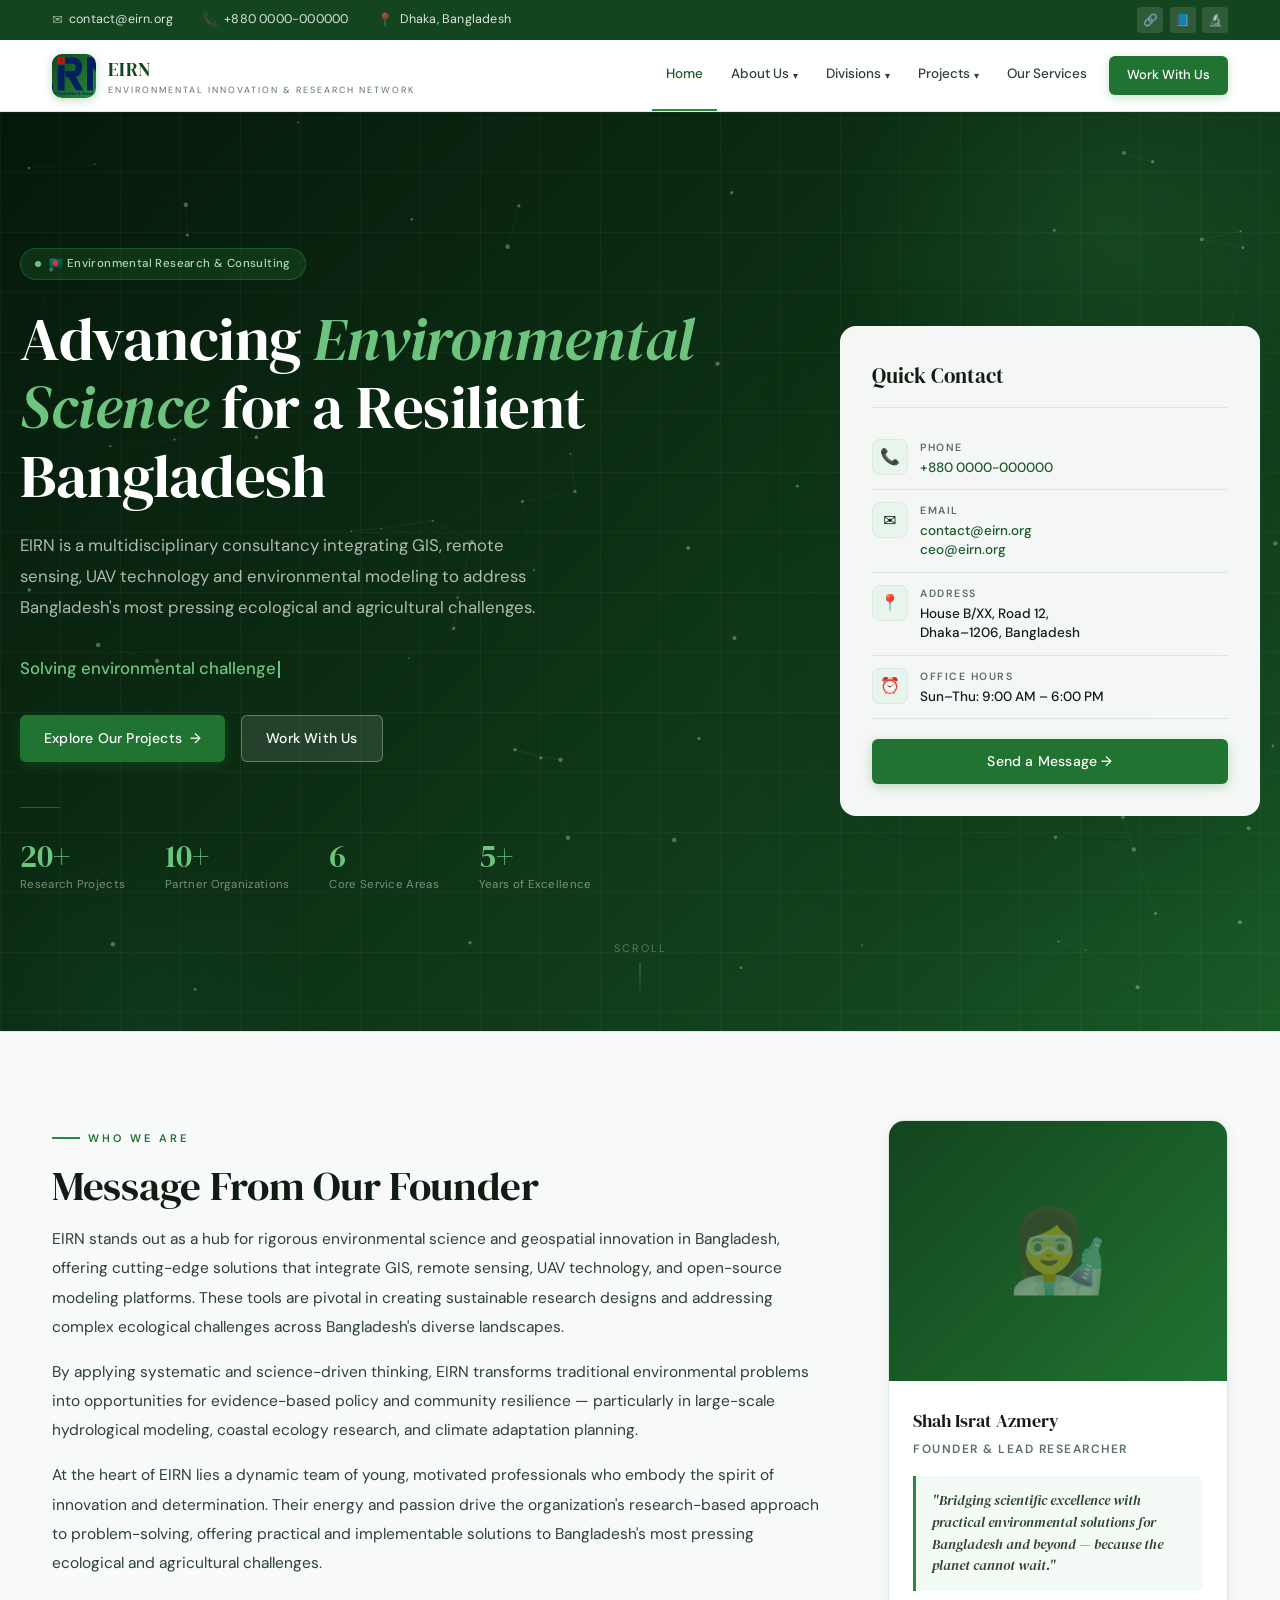
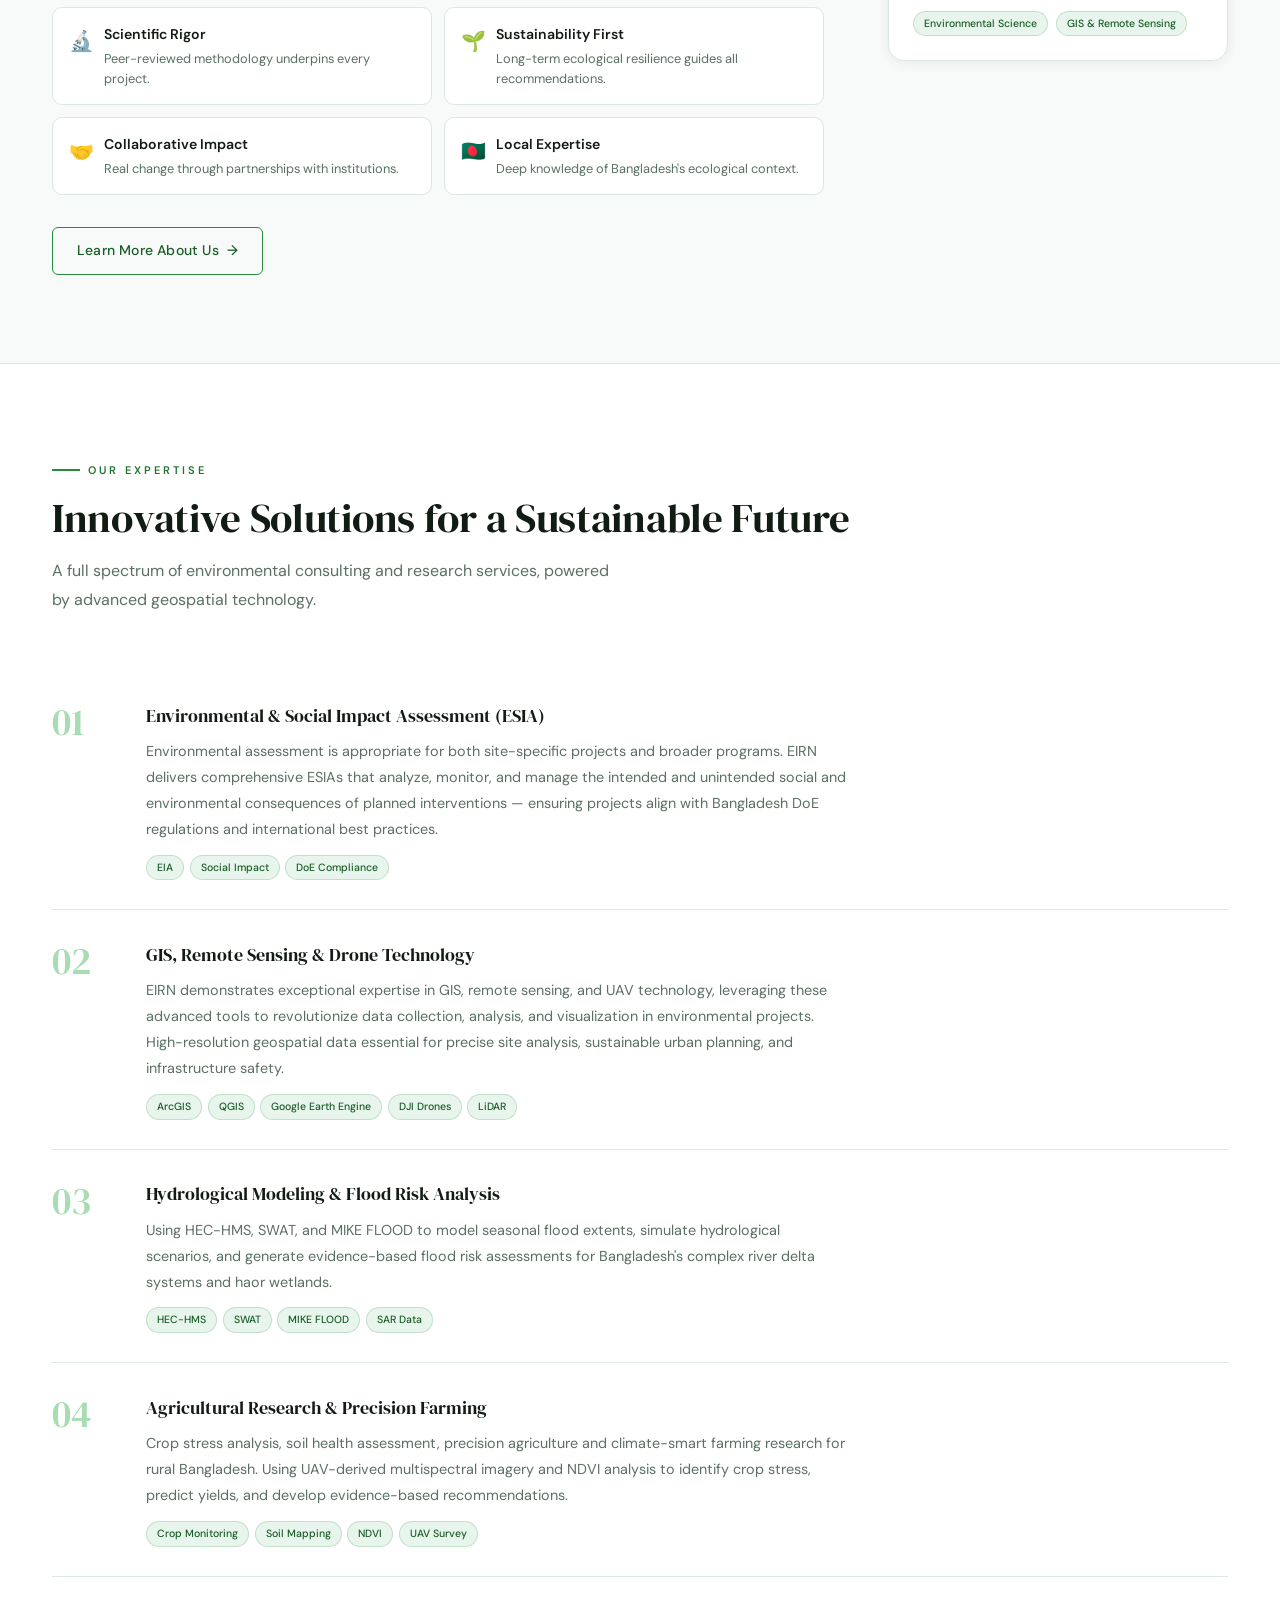
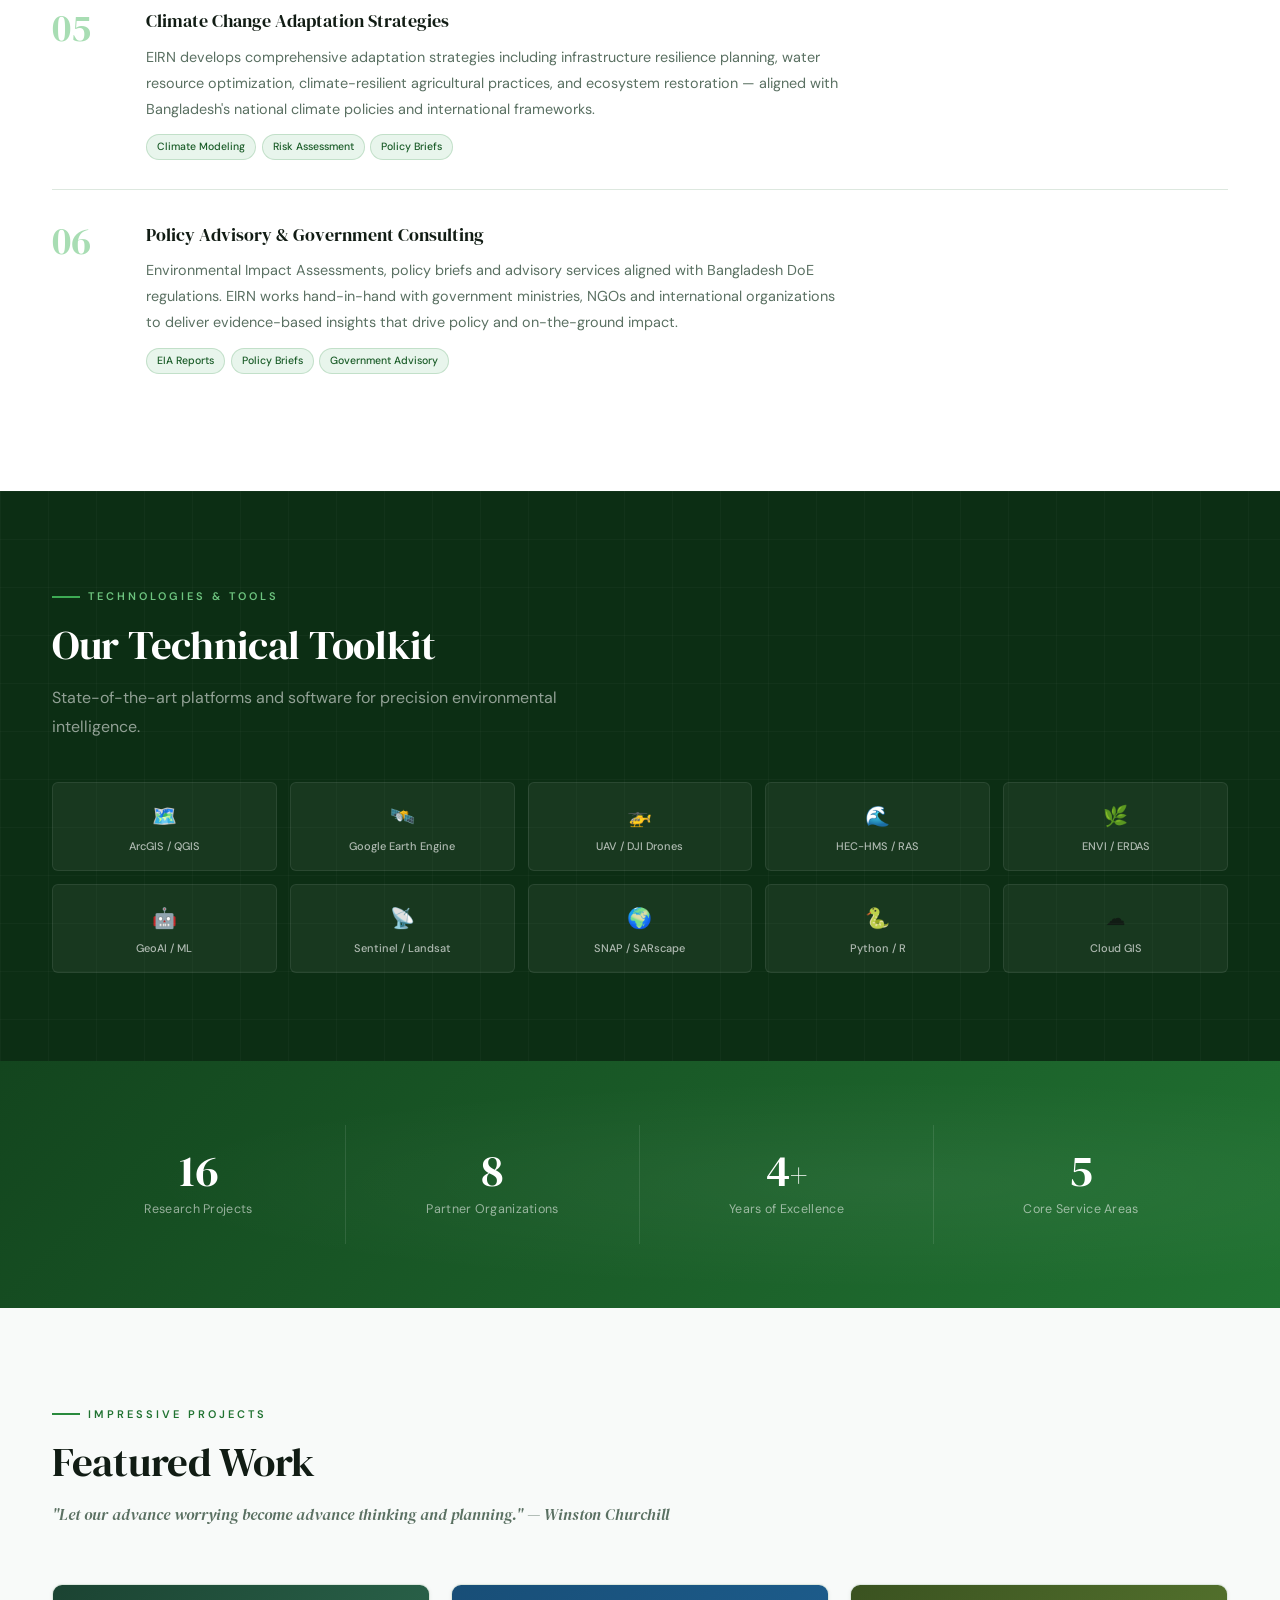
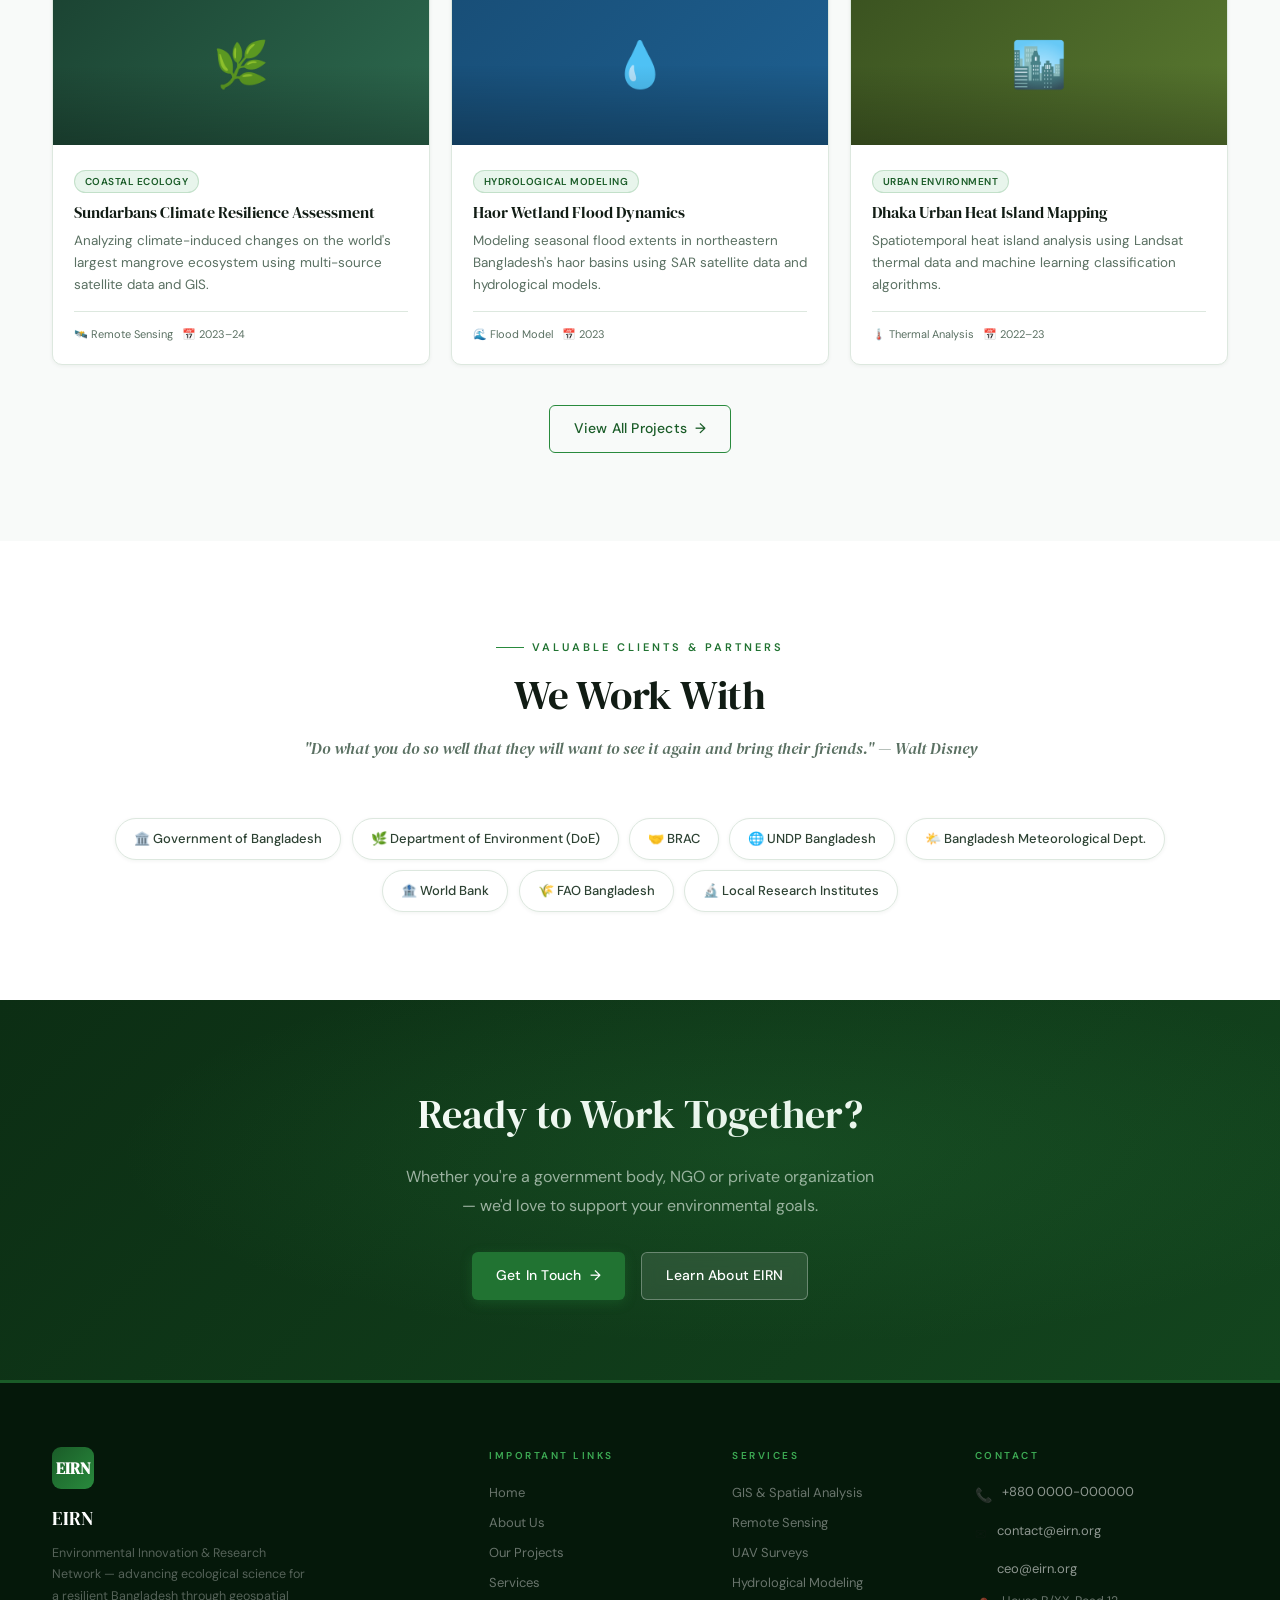
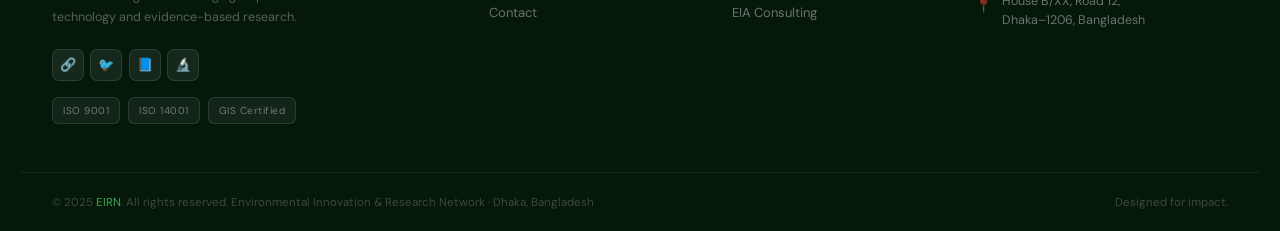
==== commit 2746553e: "Update index.html" ====
--- a/index.html
+++ b/index.html
@@ -9,10 +9,9 @@
 <link rel="preconnect" href="https://fonts.gstatic.com" crossorigin/>
 <link rel="stylesheet" href="style.css"/>
 <style>
-/* Hero specific */
 .hero-type-cursor{display:inline-block;width:2px;height:1em;background:var(--g200);margin-left:2px;vertical-align:middle;animation:blink .8s step-end infinite}
 @keyframes blink{50%{opacity:0}}
-.hero-scroll{position:absolute;bottom:2rem;left:50%;transform:translateX(-50%);display:flex;flex-direction:column;align-items:center;gap:5px;color:rgba(255,255,255,.3);font-size:10px;letter-spacing:2px;text-transform:uppercase;z-index:2}
+.hero-scroll{position:absolute;bottom:2rem;left:50%;transform:translateX(-50%);display:flex;flex-direction:column;align-items:center;gap:5px;color:rgba(255,255,255,.3);font-family:var(--ff-b);font-size:11px;letter-spacing:2px;text-transform:uppercase;z-index:2}
 .hero-scroll-line{width:1px;height:36px;background:linear-gradient(to bottom,rgba(255,255,255,.3),transparent);animation:scrollPulse 2s ease-in-out infinite}
 @keyframes scrollPulse{0%,100%{opacity:.4;transform:scaleY(1)}50%{opacity:.8;transform:scaleY(1.15)}}
 @media(max-width:600px){.hero-scroll{display:none}}
@@ -26,7 +25,7 @@
     <div class="topbar-contact">
       <a href="mailto:contact@eirn.org"><span class="tbi">✉</span> contact@eirn.org</a>
       <a href="tel:+880000000000"><span class="tbi">📞</span> +880 0000-000000</a>
-      <a href="index.html"><span class="tbi">📍</span> Dhaka, Bangladesh</a>
+      <a href="#"><span class="tbi">📍</span> Dhaka, Bangladesh</a>
     </div>
     <div class="topbar-social">
       <a href="#" title="LinkedIn">🔗</a>
@@ -41,11 +40,12 @@
   <div class="nav-in">
     <a class="nav-brand" href="index.html">
       <div class="nav-logo">
-        <img src="images/logo.png" alt="EIRN" loading="lazy" onerror="this.style.display='none';this.parentElement.innerHTML='<span class=nav-logo-fb>EI</span>'"/>
-      </div>
-      <div>
+        <img src="images/logo.png" alt="EIRN Logo" loading="lazy"
+             onerror="this.style.display='none';this.parentElement.innerHTML='<span class=nav-logo-fb>EIRN</span>'"/>
+      </div>
+      <div class="nav-brand-text">
         <span class="nav-nm-m">EIRN</span>
-        <span class="nav-nm-s">Environmental Innovation & Research Network</span>
+        <span class="nav-nm-s">Environmental Innovation &amp; Research Network</span>
       </div>
     </a>
     <button class="nav-tog" aria-label="Menu" aria-expanded="false"><span></span><span></span><span></span></button>
@@ -55,29 +55,30 @@
         <a href="about.html">About Us <span class="chev">▾</span></a>
         <div class="dropdown">
           <a href="about.html">The Organization</a>
-          <a href="about.html#mission">Mission & Vision</a>
+          <a href="about.html#mission">Mission &amp; Vision</a>
           <a href="about.html#team">Meet the Team</a>
-          <a href="about.html#partners">Our Partners</a>
+          <a href="about.html#partners-sec">Our Partners</a>
           <a href="contact.html">Contact Us</a>
         </div>
       </li>
       <li>
         <a href="projects.html">Divisions <span class="chev">▾</span></a>
         <div class="dropdown">
-          <a href="projects.html?cat=coastal">Environment</a>
-          <a href="projects.html?cat=hydro">Hydrology</a>
-          <a href="projects.html?cat=urban">Urban Environment</a>
-          <a href="projects.html?cat=agri">Agriculture</a>
-          <a href="projects.html">GIS & Remote Sensing</a>
+          <a href="projects.html">Environment</a>
+          <a href="projects.html">Hydrology</a>
+          <a href="projects.html">Urban Environment</a>
+          <a href="projects.html">Agriculture</a>
+          <a href="projects.html">GIS &amp; Remote Sensing</a>
         </div>
       </li>
-      <li><a href="projects.html">Projects <span class="chev">▾</span></a>
+      <li>
+        <a href="projects.html">Projects <span class="chev">▾</span></a>
         <div class="dropdown">
           <a href="projects.html">Ongoing Projects</a>
           <a href="projects.html">Completed Projects</a>
         </div>
       </li>
-      <li><a href="about.html#services">Our Services</a></li>
+      <li><a href="about.html#services-detail">Our Services</a></li>
       <li><a href="contact.html" class="ncta">Work With Us</a></li>
     </ul>
   </div>
@@ -90,12 +91,13 @@
   <div class="hero-glow"></div>
   <div class="hero-glow2"></div>
   <div class="container hero-in">
-    <!-- Left: text -->
     <div>
-      <div class="hero-badge" style="animation:fadeHero .6s ease both .1s;opacity:0">🇧🇩 Environmental Research & Consulting</div>
+      <div class="hero-badge" style="animation:fadeHero .6s ease both .1s;opacity:0">🇧🇩 Environmental Research &amp; Consulting</div>
       <h1 style="animation:fadeHero .7s ease both .25s;opacity:0">Advancing <em>Environmental Science</em> for a Resilient Bangladesh</h1>
       <p class="hero-sub" style="animation:fadeHero .7s ease both .4s;opacity:0">EIRN is a multidisciplinary consultancy integrating GIS, remote sensing, UAV technology and environmental modeling to address Bangladesh's most pressing ecological and agricultural challenges.</p>
-      <p style="font-size:.98rem;color:var(--g200);font-weight:500;margin-bottom:2rem;min-height:1.5em;animation:fadeHero .7s ease both .52s;opacity:0"><span id="hero-type-el"></span><span class="hero-type-cursor"></span></p>
+      <p style="font-size:1.05rem;color:var(--g200);font-weight:500;margin-bottom:2rem;min-height:1.6em;animation:fadeHero .7s ease both .52s;opacity:0;font-family:var(--ff-b)">
+        <span id="hero-type-el"></span><span class="hero-type-cursor"></span>
+      </p>
       <div class="hero-btns" style="animation:fadeHero .7s ease both .64s;opacity:0">
         <a href="projects.html" class="btn btn-p">Explore Our Projects <span class="arr">→</span></a>
         <a href="contact.html" class="btn btn-w">Work With Us</a>
@@ -108,39 +110,23 @@
         <div><span class="h-stat-n">5+</span><div class="h-stat-l">Years of Excellence</div></div>
       </div>
     </div>
-    <!-- Right: contact card -->
     <div class="hero-card" style="animation:fadeHero .8s ease both .4s;opacity:0">
       <div class="hero-card-title">Quick Contact</div>
       <div class="hc-item">
         <div class="hc-ico">📞</div>
-        <div>
-          <div class="hc-label">Phone</div>
-          <div class="hc-val"><a href="tel:+880000000000">+880 0000-000000</a></div>
-        </div>
+        <div><div class="hc-label">Phone</div><div class="hc-val"><a href="tel:+880000000000">+880 0000-000000</a></div></div>
       </div>
       <div class="hc-item">
         <div class="hc-ico">✉️</div>
-        <div>
-          <div class="hc-label">Email</div>
-          <div class="hc-val">
-            <a href="mailto:contact@eirn.org">contact@eirn.org</a><br>
-            <a href="mailto:ceo@eirn.org">ceo@eirn.org</a>
-          </div>
-        </div>
+        <div><div class="hc-label">Email</div><div class="hc-val"><a href="mailto:contact@eirn.org">contact@eirn.org</a><br><a href="mailto:ceo@eirn.org">ceo@eirn.org</a></div></div>
       </div>
       <div class="hc-item">
         <div class="hc-ico">📍</div>
-        <div>
-          <div class="hc-label">Address</div>
-          <div class="hc-val">House B/XX, Road 12,<br>Dhaka–1206, Bangladesh</div>
-        </div>
+        <div><div class="hc-label">Address</div><div class="hc-val">House B/XX, Road 12,<br>Dhaka–1206, Bangladesh</div></div>
       </div>
       <div class="hc-item">
         <div class="hc-ico">⏰</div>
-        <div>
-          <div class="hc-label">Office Hours</div>
-          <div class="hc-val">Sun–Thu: 9:00 AM – 6:00 PM</div>
-        </div>
+        <div><div class="hc-label">Office Hours</div><div class="hc-val">Sun–Thu: 9:00 AM – 6:00 PM</div></div>
       </div>
       <div class="hero-card-cta">
         <a href="contact.html" class="btn btn-p" style="width:100%;justify-content:center">Send a Message →</a>
@@ -150,17 +136,16 @@
   <div class="hero-scroll">Scroll<div class="hero-scroll-line"></div></div>
 </section>
 
-<!-- WHO WE ARE / CEO MESSAGE -->
+<!-- WHO WE ARE -->
 <section class="about-strip">
   <div class="container">
     <div class="about-grid">
-      <!-- Left: text -->
       <div class="rv-l">
         <div class="sec-label">Who We Are</div>
         <h2 class="sec-title">Message From Our Founder</h2>
         <div class="about-text">
           <p>EIRN stands out as a hub for rigorous environmental science and geospatial innovation in Bangladesh, offering cutting-edge solutions that integrate GIS, remote sensing, UAV technology, and open-source modeling platforms. These tools are pivotal in creating sustainable research designs and addressing complex ecological challenges across Bangladesh's diverse landscapes.</p>
-          <p>By applying systematic and science-driven thinking, EIRN transforms traditional environmental problems into opportunities for evidence-based policy and community resilience — particularly in large-scale hydrological modeling, coastal ecology research, and climate adaptation planning. Our commitment to sustainability and forward-thinking approaches ensures that every project is not only technically rigorous but also aligned with the principles of environmental stewardship and long-term viability.</p>
+          <p>By applying systematic and science-driven thinking, EIRN transforms traditional environmental problems into opportunities for evidence-based policy and community resilience — particularly in large-scale hydrological modeling, coastal ecology research, and climate adaptation planning.</p>
           <p>At the heart of EIRN lies a dynamic team of young, motivated professionals who embody the spirit of innovation and determination. Their energy and passion drive the organization's research-based approach to problem-solving, offering practical and implementable solutions to Bangladesh's most pressing ecological and agricultural challenges.</p>
         </div>
         <div class="val-grid" style="margin-top:1.8rem">
@@ -171,7 +156,6 @@
         </div>
         <a href="about.html" class="btn btn-o" style="margin-top:2rem">Learn More About Us <span class="arr">→</span></a>
       </div>
-      <!-- Right: CEO card -->
       <div class="rv-r">
         <div class="ceo-card">
           <div class="ceo-img">
@@ -179,11 +163,11 @@
           </div>
           <div class="ceo-body">
             <div class="ceo-name">Shah Israt Azmery</div>
-            <div class="ceo-role">Founder & Lead Researcher</div>
+            <div class="ceo-role">Founder &amp; Lead Researcher</div>
             <div class="ceo-quote">"Bridging scientific excellence with practical environmental solutions for Bangladesh and beyond — because the planet cannot wait."</div>
             <div style="display:flex;gap:.5rem;margin-top:1.2rem;flex-wrap:wrap">
-              <span style="font-size:10.5px;background:var(--g50);color:var(--g600);padding:3px 10px;border-radius:100px;border:1px solid rgba(41,138,61,.2);font-weight:500">Environmental Science</span>
-              <span style="font-size:10.5px;background:var(--g50);color:var(--g600);padding:3px 10px;border-radius:100px;border:1px solid rgba(41,138,61,.2);font-weight:500">GIS & Remote Sensing</span>
+              <span class="sv-tag">Environmental Science</span>
+              <span class="sv-tag">GIS &amp; Remote Sensing</span>
             </div>
           </div>
         </div>
@@ -192,7 +176,7 @@
   </div>
 </section>
 
-<!-- OUR EXPERTISE / SERVICES -->
+<!-- OUR EXPERTISE -->
 <section class="services-section">
   <div class="container">
     <div class="sec-head rv">
@@ -201,54 +185,12 @@
       <p class="sec-sub">A full spectrum of environmental consulting and research services, powered by advanced geospatial technology.</p>
     </div>
     <div class="sv-list stag">
-      <div class="sv-item">
-        <div class="sv-num">01</div>
-        <div>
-          <div class="sv-title">Environmental & Social Impact Assessment (ESIA)</div>
-          <p class="sv-desc">Environmental assessment is appropriate for both site-specific projects and broader programs or plans. EIRN delivers comprehensive ESIAs that analyze, monitor, and manage the intended and unintended social and environmental consequences of planned interventions — ensuring projects align with Bangladesh DoE regulations and international best practices.</p>
-          <div class="sv-tags"><span class="sv-tag">EIA</span><span class="sv-tag">Social Impact</span><span class="sv-tag">DoE Compliance</span></div>
-        </div>
-      </div>
-      <div class="sv-item">
-        <div class="sv-num">02</div>
-        <div>
-          <div class="sv-title">GIS, Remote Sensing & Drone Technology</div>
-          <p class="sv-desc">EIRN demonstrates exceptional expertise in GIS, remote sensing, and UAV technology, leveraging these advanced tools to revolutionize data collection, analysis, and visualization in environmental projects. By integrating GIS with remote sensing capabilities, we provide high-resolution geospatial data essential for precise site analysis, sustainable urban planning, and infrastructure safety.</p>
-          <div class="sv-tags"><span class="sv-tag">ArcGIS</span><span class="sv-tag">QGIS</span><span class="sv-tag">Google Earth Engine</span><span class="sv-tag">DJI Drones</span><span class="sv-tag">LiDAR</span></div>
-        </div>
-      </div>
-      <div class="sv-item">
-        <div class="sv-num">03</div>
-        <div>
-          <div class="sv-title">Hydrological Modeling & Flood Risk Analysis</div>
-          <p class="sv-desc">A hydrological model can generate streamflow estimates and trends over long periods. EIRN uses HEC-HMS, SWAT, and MIKE FLOOD to model seasonal flood extents, simulate hydrological scenarios, and generate evidence-based flood risk assessments for Bangladesh's complex river delta systems and haor wetlands.</p>
-          <div class="sv-tags"><span class="sv-tag">HEC-HMS</span><span class="sv-tag">SWAT</span><span class="sv-tag">MIKE FLOOD</span><span class="sv-tag">SAR Data</span></div>
-        </div>
-      </div>
-      <div class="sv-item">
-        <div class="sv-num">04</div>
-        <div>
-          <div class="sv-title">Agricultural Research & Precision Farming</div>
-          <p class="sv-desc">Crop stress analysis, soil health assessment, precision agriculture and climate-smart farming research for rural Bangladesh. Using UAV-derived multispectral imagery and NDVI analysis, EIRN helps identify crop stress, predict yields, and develop evidence-based recommendations for agricultural resilience under climate change.</p>
-          <div class="sv-tags"><span class="sv-tag">Crop Monitoring</span><span class="sv-tag">Soil Mapping</span><span class="sv-tag">NDVI</span><span class="sv-tag">UAV Survey</span></div>
-        </div>
-      </div>
-      <div class="sv-item">
-        <div class="sv-num">05</div>
-        <div>
-          <div class="sv-title">Climate Change Adaptation Strategies</div>
-          <p class="sv-desc">Adaptation strategies to address the impacts of climate change are crucial for reducing vulnerabilities and enhancing resilience across sectors. EIRN develops comprehensive strategies including infrastructure resilience planning, water resource optimization, climate-resilient agricultural practices, and ecosystem restoration — aligned with Bangladesh's national climate policies.</p>
-          <div class="sv-tags"><span class="sv-tag">Climate Modeling</span><span class="sv-tag">Risk Assessment</span><span class="sv-tag">Policy Briefs</span></div>
-        </div>
-      </div>
-      <div class="sv-item">
-        <div class="sv-num">06</div>
-        <div>
-          <div class="sv-title">Policy Advisory & Government Consulting</div>
-          <p class="sv-desc">Environmental Impact Assessments, policy briefs and advisory services aligned with Bangladesh DoE regulations. EIRN works hand-in-hand with government ministries, NGOs and international organizations to deliver evidence-based insights that drive policy and on-the-ground impact across Bangladesh's diverse ecological zones.</p>
-          <div class="sv-tags"><span class="sv-tag">EIA Reports</span><span class="sv-tag">Policy Briefs</span><span class="sv-tag">Government Advisory</span></div>
-        </div>
-      </div>
+      <div class="sv-item"><div class="sv-num">01</div><div><div class="sv-title">Environmental &amp; Social Impact Assessment (ESIA)</div><p class="sv-desc">Environmental assessment is appropriate for both site-specific projects and broader programs. EIRN delivers comprehensive ESIAs that analyze, monitor, and manage the intended and unintended social and environmental consequences of planned interventions — ensuring projects align with Bangladesh DoE regulations and international best practices.</p><div class="sv-tags"><span class="sv-tag">EIA</span><span class="sv-tag">Social Impact</span><span class="sv-tag">DoE Compliance</span></div></div></div>
+      <div class="sv-item"><div class="sv-num">02</div><div><div class="sv-title">GIS, Remote Sensing &amp; Drone Technology</div><p class="sv-desc">EIRN demonstrates exceptional expertise in GIS, remote sensing, and UAV technology, leveraging these advanced tools to revolutionize data collection, analysis, and visualization in environmental projects. High-resolution geospatial data essential for precise site analysis, sustainable urban planning, and infrastructure safety.</p><div class="sv-tags"><span class="sv-tag">ArcGIS</span><span class="sv-tag">QGIS</span><span class="sv-tag">Google Earth Engine</span><span class="sv-tag">DJI Drones</span><span class="sv-tag">LiDAR</span></div></div></div>
+      <div class="sv-item"><div class="sv-num">03</div><div><div class="sv-title">Hydrological Modeling &amp; Flood Risk Analysis</div><p class="sv-desc">Using HEC-HMS, SWAT, and MIKE FLOOD to model seasonal flood extents, simulate hydrological scenarios, and generate evidence-based flood risk assessments for Bangladesh's complex river delta systems and haor wetlands.</p><div class="sv-tags"><span class="sv-tag">HEC-HMS</span><span class="sv-tag">SWAT</span><span class="sv-tag">MIKE FLOOD</span><span class="sv-tag">SAR Data</span></div></div></div>
+      <div class="sv-item"><div class="sv-num">04</div><div><div class="sv-title">Agricultural Research &amp; Precision Farming</div><p class="sv-desc">Crop stress analysis, soil health assessment, precision agriculture and climate-smart farming research for rural Bangladesh. Using UAV-derived multispectral imagery and NDVI analysis to identify crop stress, predict yields, and develop evidence-based recommendations.</p><div class="sv-tags"><span class="sv-tag">Crop Monitoring</span><span class="sv-tag">Soil Mapping</span><span class="sv-tag">NDVI</span><span class="sv-tag">UAV Survey</span></div></div></div>
+      <div class="sv-item"><div class="sv-num">05</div><div><div class="sv-title">Climate Change Adaptation Strategies</div><p class="sv-desc">EIRN develops comprehensive adaptation strategies including infrastructure resilience planning, water resource optimization, climate-resilient agricultural practices, and ecosystem restoration — aligned with Bangladesh's national climate policies and international frameworks.</p><div class="sv-tags"><span class="sv-tag">Climate Modeling</span><span class="sv-tag">Risk Assessment</span><span class="sv-tag">Policy Briefs</span></div></div></div>
+      <div class="sv-item"><div class="sv-num">06</div><div><div class="sv-title">Policy Advisory &amp; Government Consulting</div><p class="sv-desc">Environmental Impact Assessments, policy briefs and advisory services aligned with Bangladesh DoE regulations. EIRN works hand-in-hand with government ministries, NGOs and international organizations to deliver evidence-based insights that drive policy and on-the-ground impact.</p><div class="sv-tags"><span class="sv-tag">EIA Reports</span><span class="sv-tag">Policy Briefs</span><span class="sv-tag">Government Advisory</span></div></div></div>
     </div>
   </div>
 </section>
@@ -257,7 +199,7 @@
 <section class="tools-section">
   <div class="container">
     <div class="rv">
-      <div class="sec-label">Technologies & Tools</div>
+      <div class="sec-label">Technologies &amp; Tools</div>
       <h2 class="sec-title">Our Technical Toolkit</h2>
       <p class="sec-sub">State-of-the-art platforms and software for precision environmental intelligence.</p>
     </div>
@@ -276,17 +218,17 @@
   </div>
 </section>
 
-<!-- STATS BAND -->
+<!-- STATS -->
 <div class="stats-band">
   <div class="container stats-inner stag">
     <div class="sb-item"><span class="sb-n"><span class="counter" data-target="20" data-suffix="+">20</span></span><div class="sb-l">Research Projects</div></div>
     <div class="sb-item"><span class="sb-n"><span class="counter" data-target="10" data-suffix="+">10</span></span><div class="sb-l">Partner Organizations</div></div>
-    <div class="sb-item"><span class="sb-n"><span class="counter" data-target="5">5</span><span style="font-size:1.8rem">+</span></span><div class="sb-l">Years of Excellence</div></div>
+    <div class="sb-item"><span class="sb-n"><span class="counter" data-target="5">5</span><span style="font-size:2rem">+</span></span><div class="sb-l">Years of Excellence</div></div>
     <div class="sb-item"><span class="sb-n"><span class="counter" data-target="6">6</span></span><div class="sb-l">Core Service Areas</div></div>
   </div>
 </div>
 
-<!-- IMPRESSIVE PROJECTS -->
+<!-- PROJECTS -->
 <section class="projects-section">
   <div class="container">
     <div class="sec-head rv">
@@ -305,11 +247,11 @@
   </div>
 </section>
 
-<!-- VALUABLE CLIENTS & PARTNERS -->
+<!-- PARTNERS -->
 <section class="partners-section">
   <div class="container">
     <div class="sec-head rv" style="text-align:center">
-      <div class="sec-label" style="justify-content:center">Valuable Clients & Partners</div>
+      <div class="sec-label" style="justify-content:center">Valuable Clients &amp; Partners</div>
       <h2 class="sec-title">We Work With</h2>
       <p class="sec-quote" style="text-align:center">"Do what you do so well that they will want to see it again and bring their friends." — Walt Disney</p>
     </div>
@@ -342,52 +284,22 @@
 <footer>
   <div class="ft-grid">
     <div>
-      <div class="ft-brand">
-        <div class="ft-logo"><span style="font-family:var(--ff-d);color:#fff;font-size:15px">EIRN</span></div>
-        <div class="ft-nm">EIRN</div>
-        <p class="ft-desc">Environmental Innovation & Research Network — advancing ecological science for a resilient Bangladesh through geospatial technology and evidence-based research.</p>
-        <div class="ft-soc">
-          <a href="#" title="LinkedIn">🔗</a>
-          <a href="#" title="Twitter">🐦</a>
-          <a href="#" title="Facebook">📘</a>
-          <a href="#" title="ResearchGate">🔬</a>
-        </div>
-      </div>
-      <div class="ft-certs">
-        <span class="ft-cert">ISO 9001</span>
-        <span class="ft-cert">ISO 14001</span>
-        <span class="ft-cert">GIS Certified</span>
-      </div>
-    </div>
-    <div class="ft-col">
-      <h4>Important Links</h4>
-      <ul>
-        <li><a href="index.html">Home</a></li>
-        <li><a href="about.html">About Us</a></li>
-        <li><a href="projects.html">Our Projects</a></li>
-        <li><a href="about.html#services">Our Services</a></li>
-        <li><a href="contact.html">Contact</a></li>
-      </ul>
-    </div>
-    <div class="ft-col">
-      <h4>Services</h4>
-      <ul>
-        <li><a href="about.html#services">GIS & Spatial Analysis</a></li>
-        <li><a href="about.html#services">Remote Sensing</a></li>
-        <li><a href="about.html#services">UAV Surveys</a></li>
-        <li><a href="about.html#services">Hydrological Modeling</a></li>
-        <li><a href="about.html#services">EIA Consulting</a></li>
-      </ul>
-    </div>
-    <div class="ft-col">
-      <h4>Contact</h4>
+      <div class="ft-logo"><span style="font-family:var(--ff-d);color:#fff;font-size:16px;font-weight:700">EIRN</span></div>
+      <div class="ft-nm">EIRN</div>
+      <p class="ft-desc">Environmental Innovation &amp; Research Network — advancing ecological science for a resilient Bangladesh through geospatial technology and evidence-based research.</p>
+      <div class="ft-soc"><a href="#" title="LinkedIn">🔗</a><a href="#" title="Twitter">🐦</a><a href="#" title="Facebook">📘</a><a href="#" title="ResearchGate">🔬</a></div>
+      <div class="ft-certs"><span class="ft-cert">ISO 9001</span><span class="ft-cert">ISO 14001</span><span class="ft-cert">GIS Certified</span></div>
+    </div>
+    <div class="ft-col"><h4>Important Links</h4><ul><li><a href="index.html">Home</a></li><li><a href="about.html">About Us</a></li><li><a href="projects.html">Our Projects</a></li><li><a href="about.html#services-detail">Services</a></li><li><a href="contact.html">Contact</a></li></ul></div>
+    <div class="ft-col"><h4>Services</h4><ul><li><a href="#">GIS &amp; Spatial Analysis</a></li><li><a href="#">Remote Sensing</a></li><li><a href="#">UAV Surveys</a></li><li><a href="#">Hydrological Modeling</a></li><li><a href="#">EIA Consulting</a></li></ul></div>
+    <div class="ft-col"><h4>Contact</h4>
       <div class="ft-contact-item"><span class="ft-contact-ico">📞</span><div class="ft-contact-val"><a href="tel:+880000000000">+880 0000-000000</a></div></div>
       <div class="ft-contact-item"><span class="ft-contact-ico">✉</span><div class="ft-contact-val"><a href="mailto:contact@eirn.org">contact@eirn.org</a><br><a href="mailto:ceo@eirn.org">ceo@eirn.org</a></div></div>
       <div class="ft-contact-item"><span class="ft-contact-ico">📍</span><div class="ft-contact-val">House B/XX, Road 12,<br>Dhaka–1206, Bangladesh</div></div>
     </div>
   </div>
   <div class="ft-bot">
-    <span>© 2025 <em>EIRN</em>. All rights reserved. Environmental Innovation & Research Network · Dhaka, Bangladesh</span>
+    <span>© 2025 <em>EIRN</em>. All rights reserved. Environmental Innovation &amp; Research Network · Dhaka, Bangladesh</span>
     <span>Designed for impact.</span>
   </div>
 </footer>
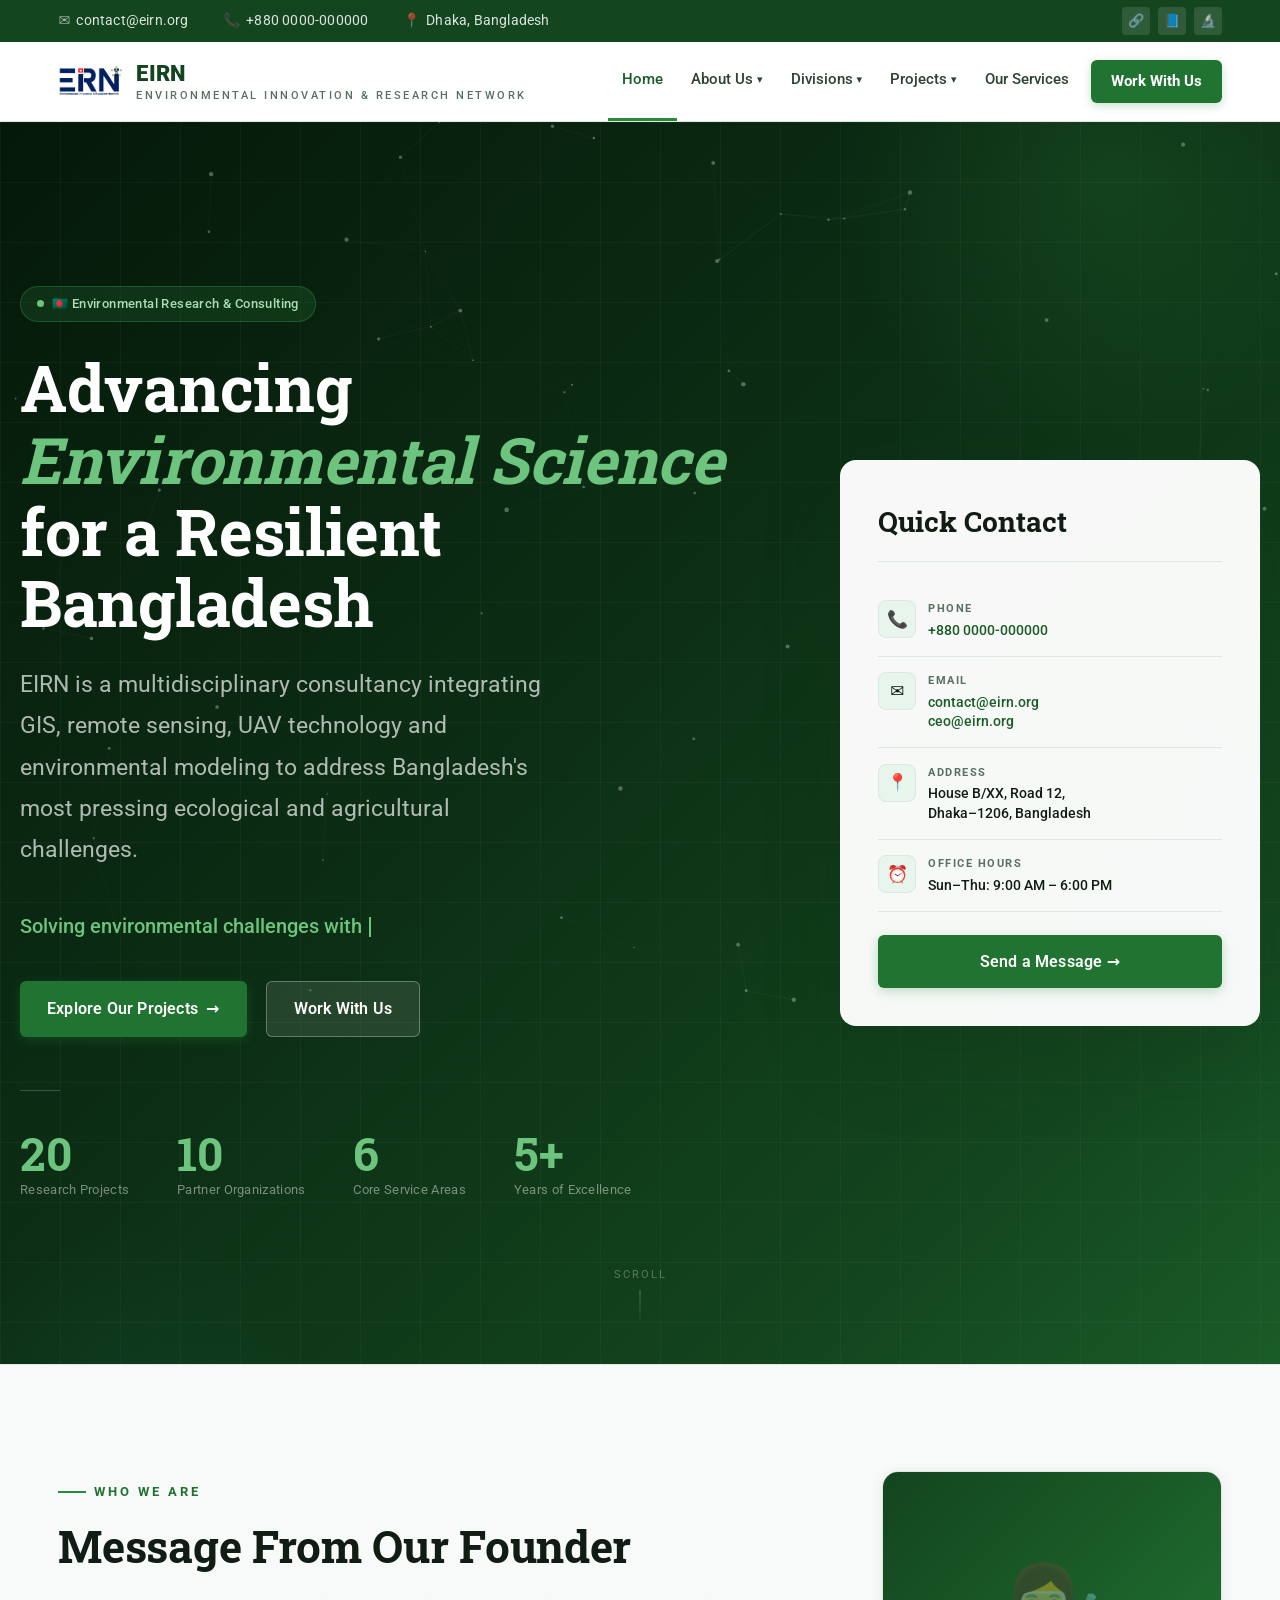
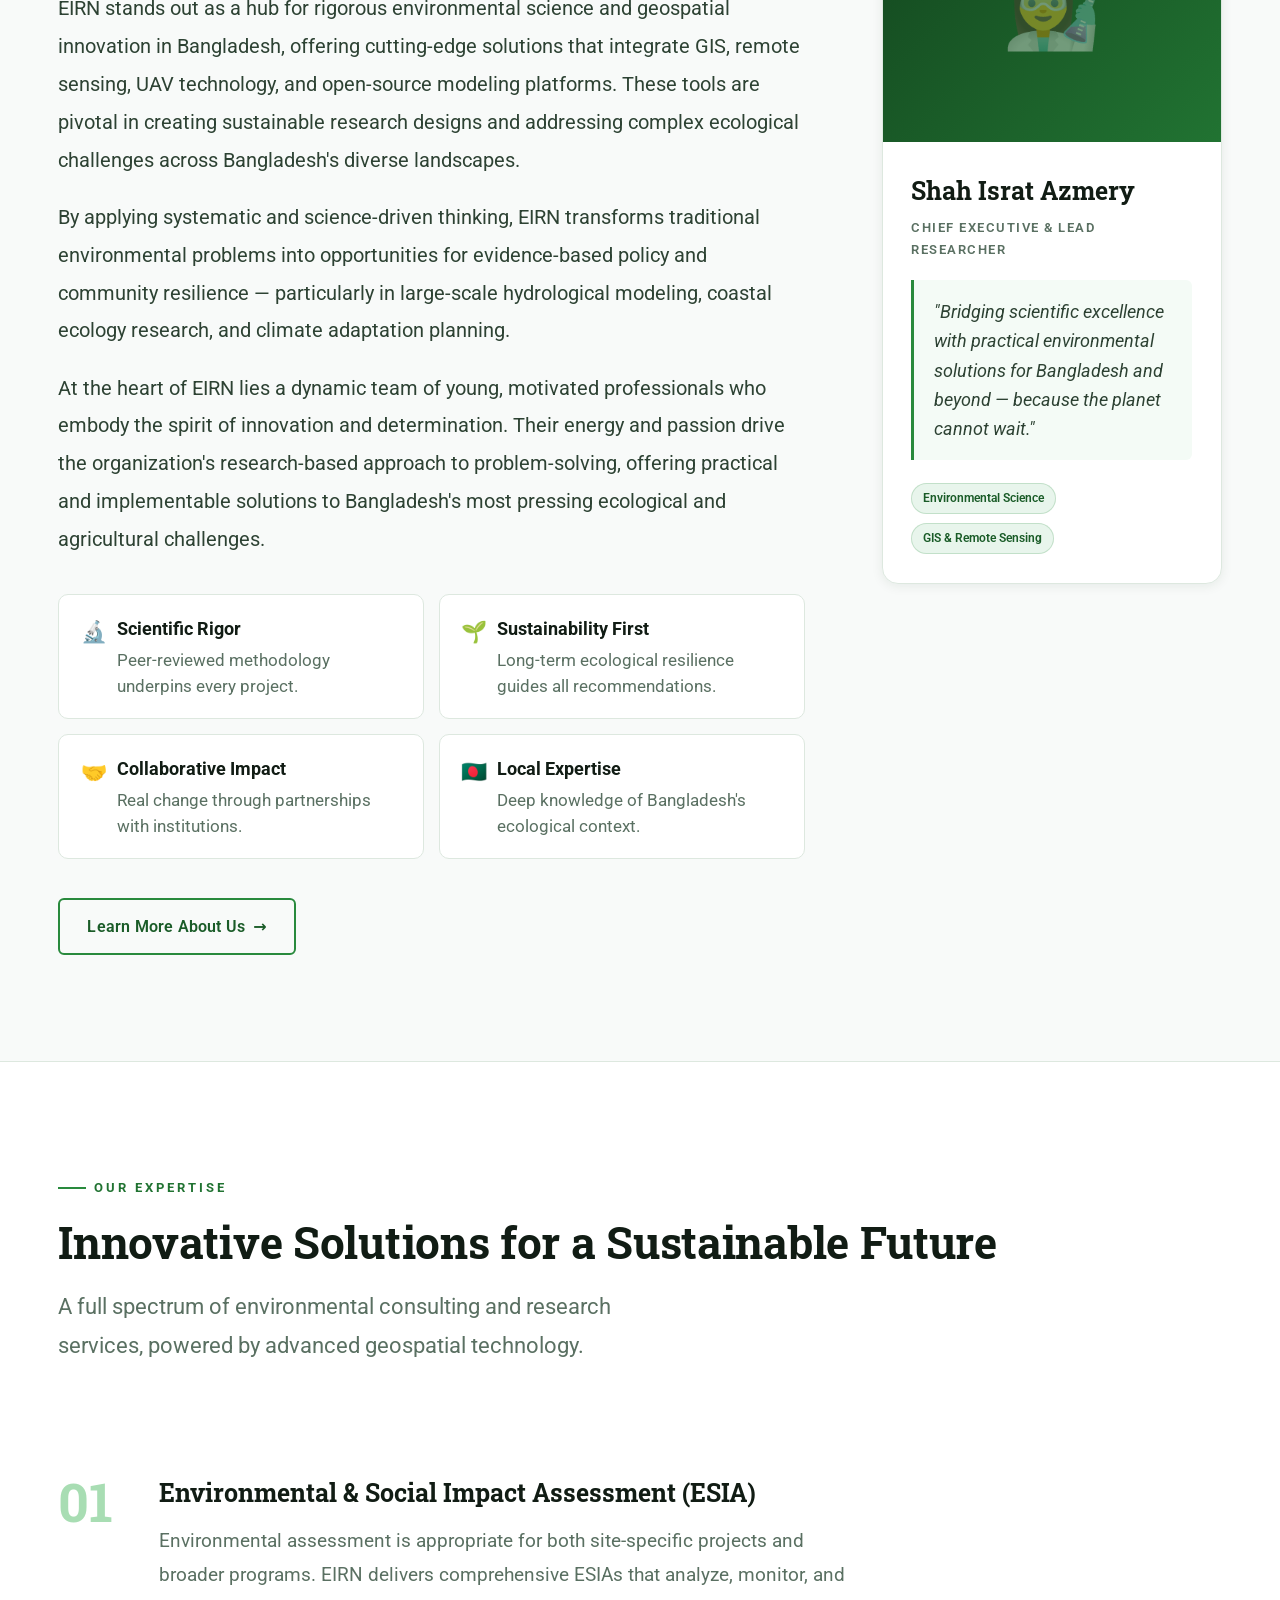
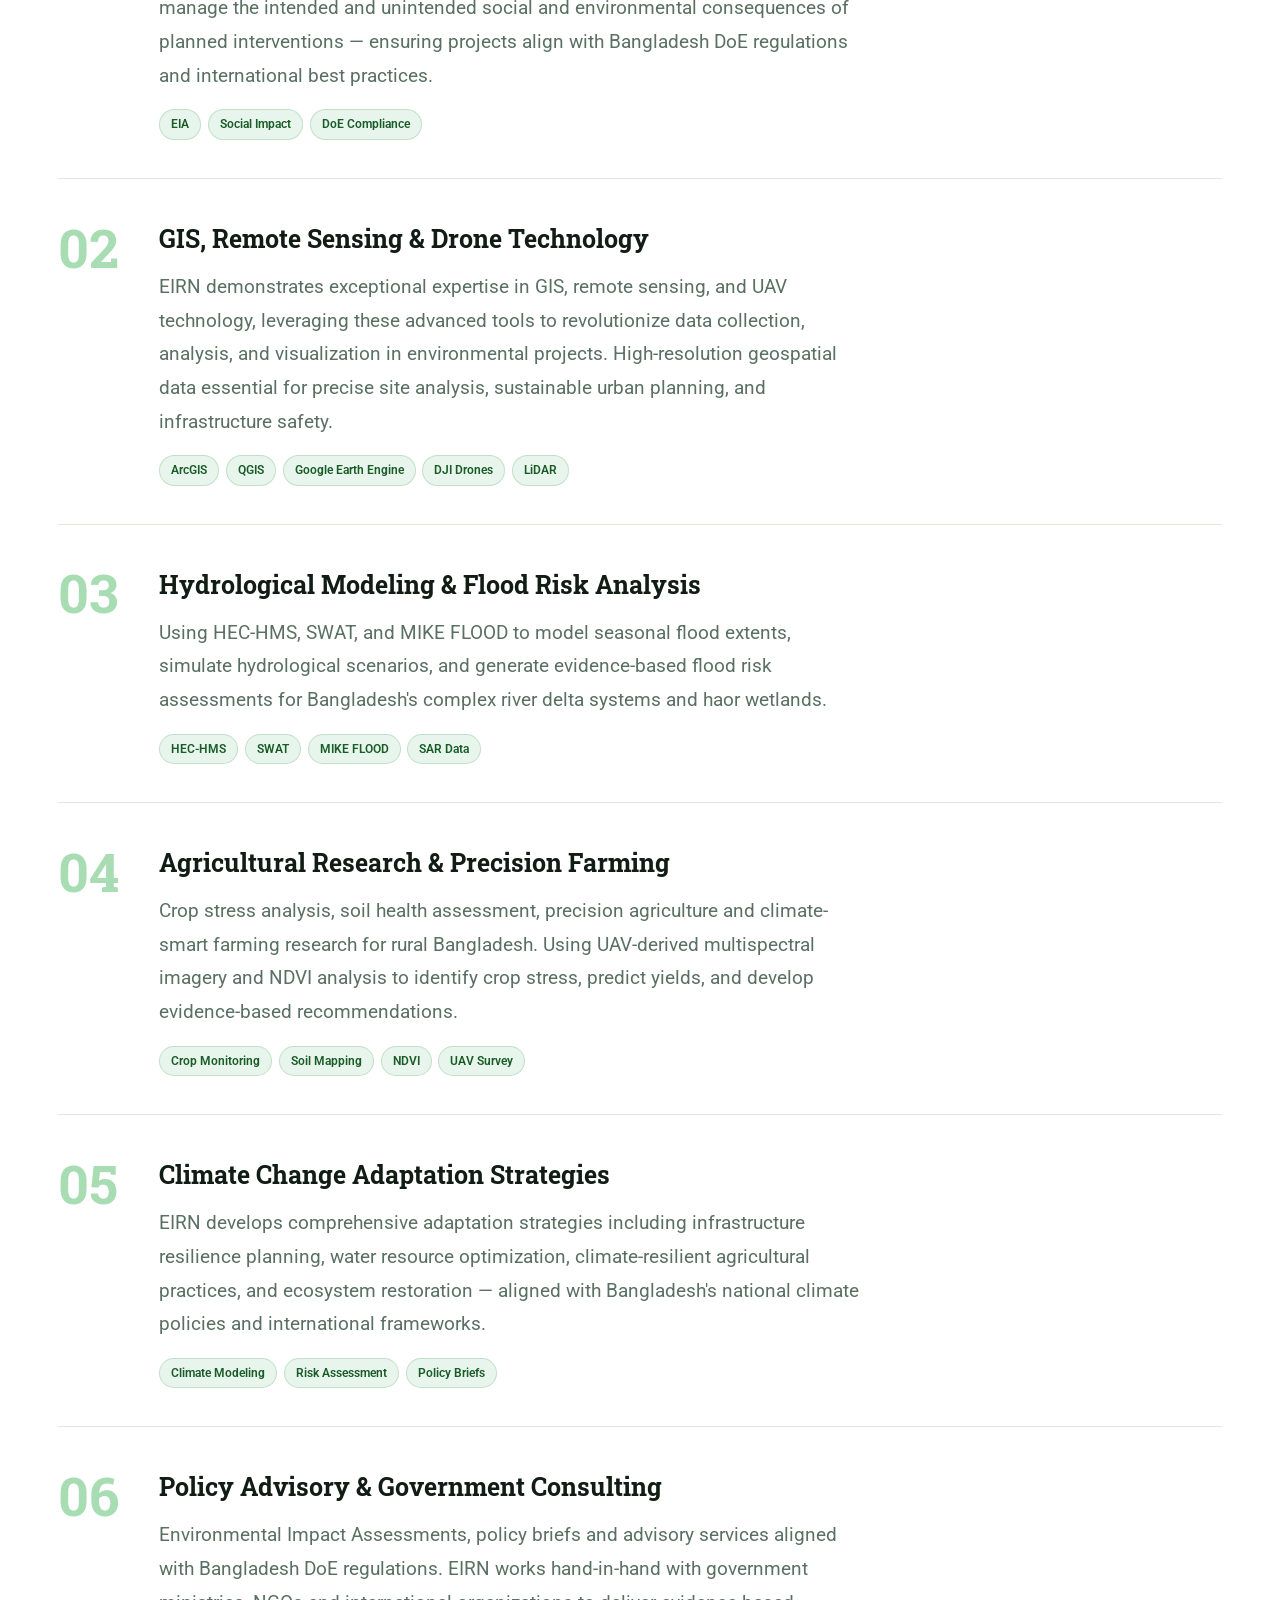
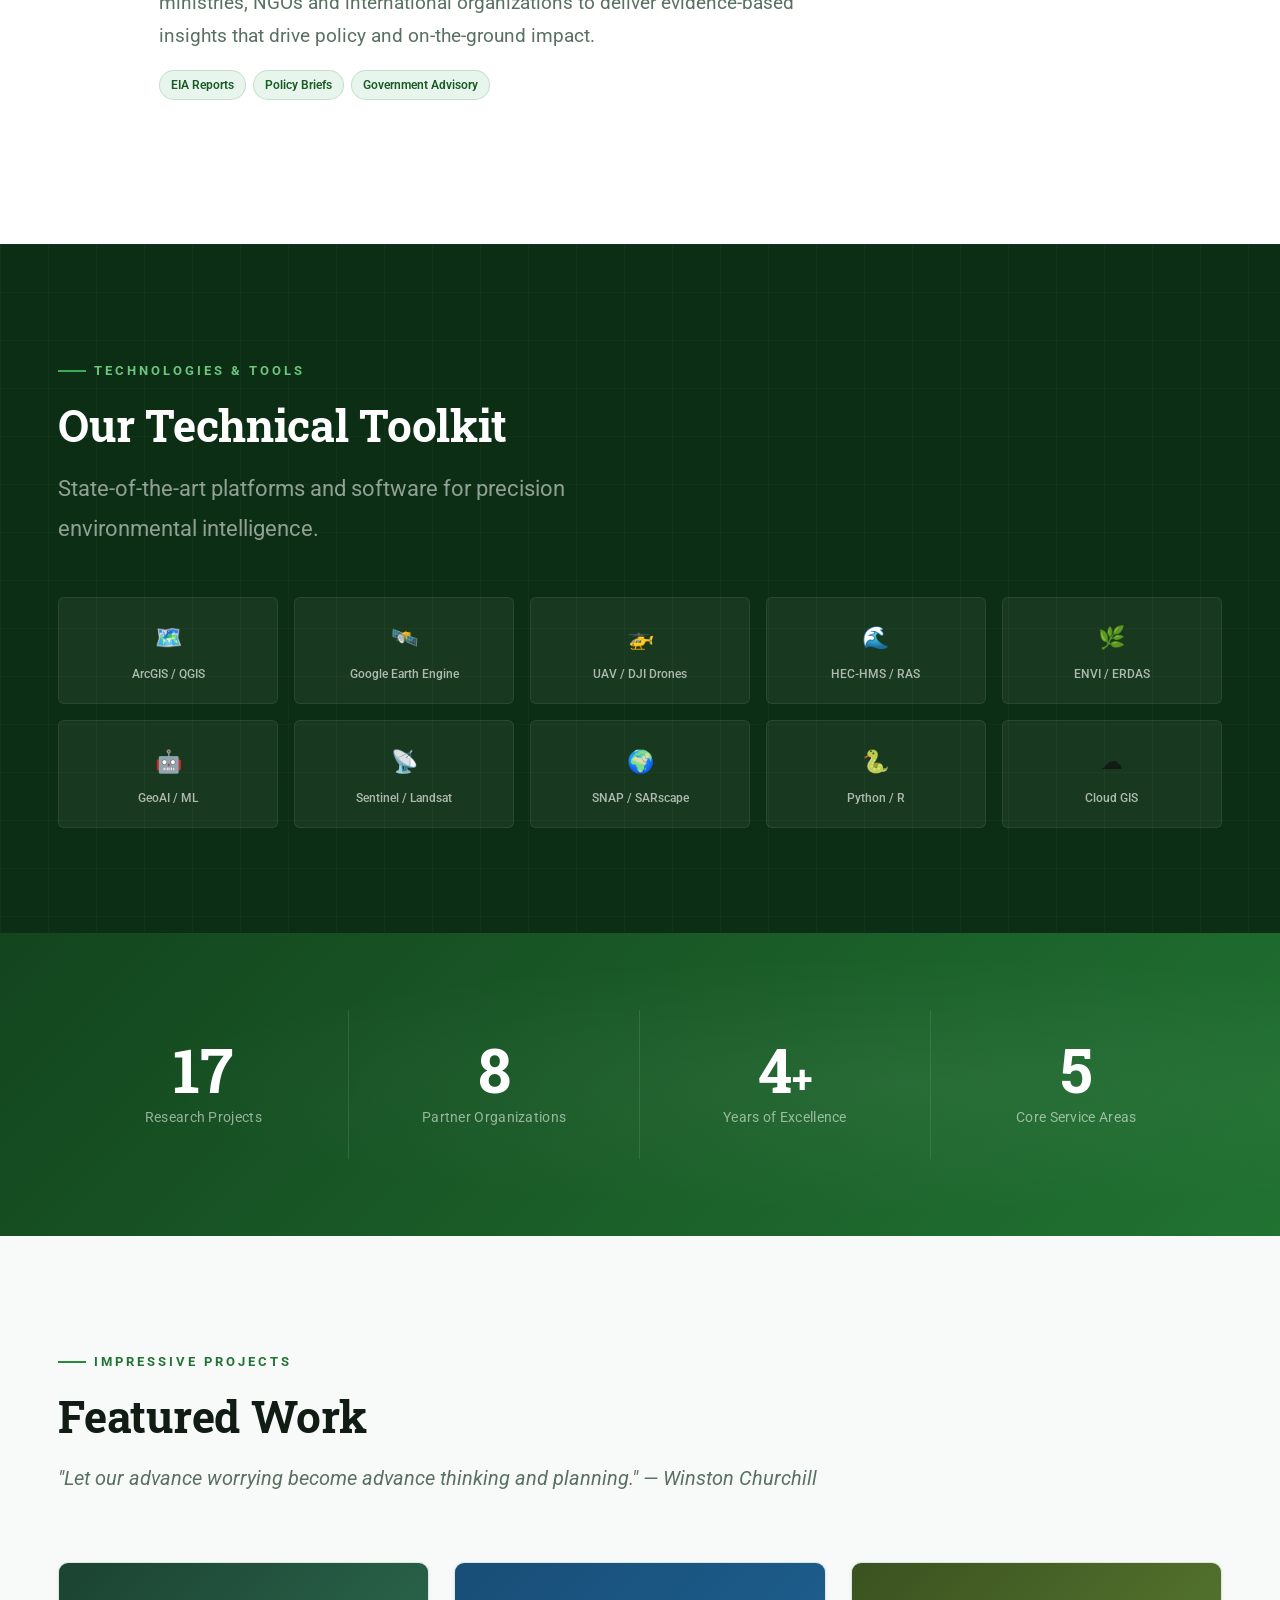
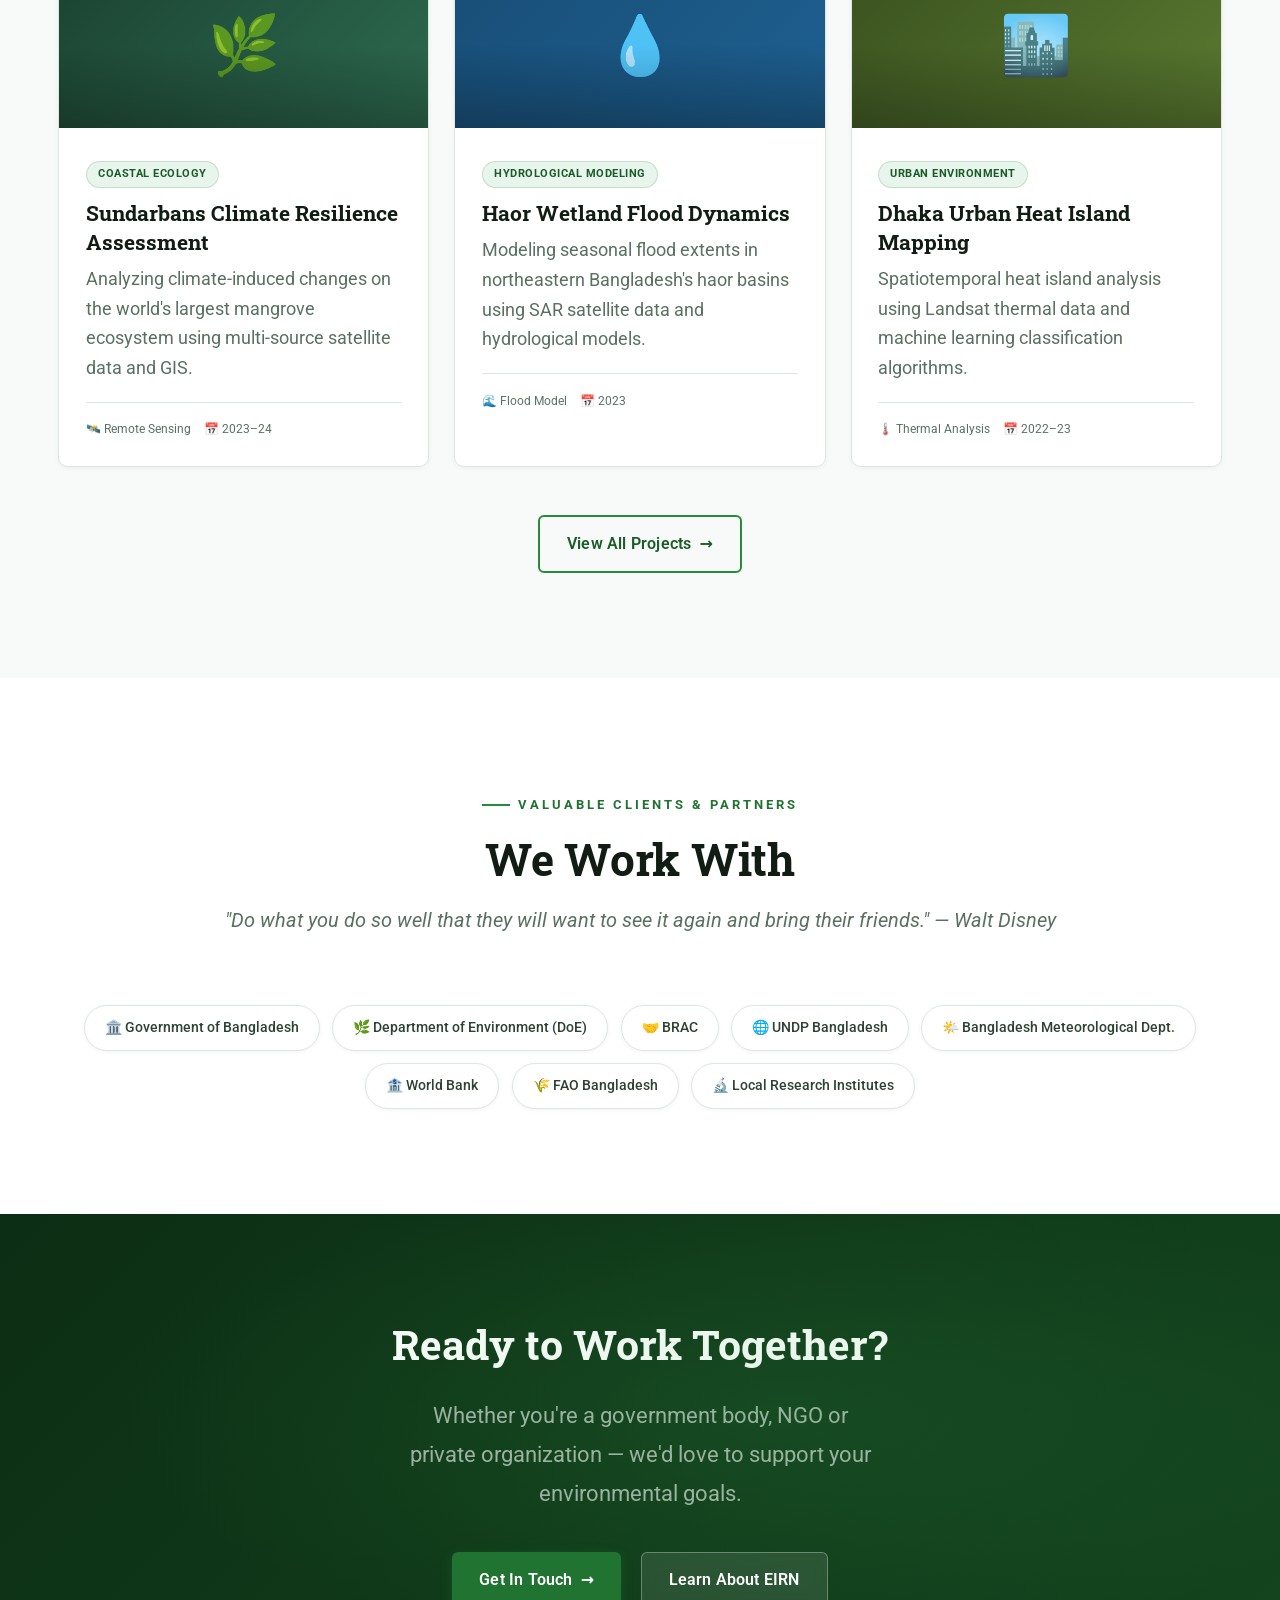
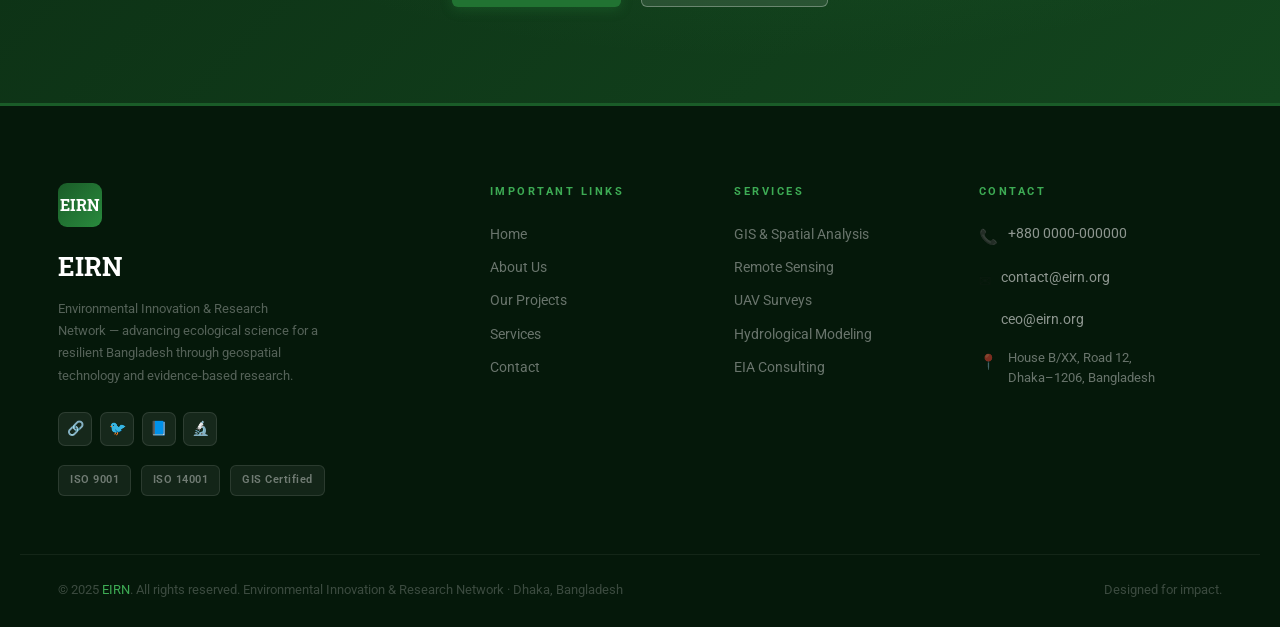
==== commit 47a90271: "Update index.html" ====
--- a/index.html
+++ b/index.html
@@ -163,7 +163,7 @@
           </div>
           <div class="ceo-body">
             <div class="ceo-name">Shah Israt Azmery</div>
-            <div class="ceo-role">Founder &amp; Lead Researcher</div>
+            <div class="ceo-role">CHIEF EXECUTIVE &amp; Lead Researcher</div>
             <div class="ceo-quote">"Bridging scientific excellence with practical environmental solutions for Bangladesh and beyond — because the planet cannot wait."</div>
             <div style="display:flex;gap:.5rem;margin-top:1.2rem;flex-wrap:wrap">
               <span class="sv-tag">Environmental Science</span>
--- a/style.css
+++ b/style.css
@@ -1,7 +1,7 @@
 /* ============================================================
-   EIRN v3.0 — Corporate Light Theme (ocreeds.com inspired)
+   EIRN v3.1 — Roboto, 20% larger text, full logo
    ============================================================ */
-@import url('https://fonts.googleapis.com/css2?family=DM+Serif+Display:ital@0;1&family=DM+Sans:ital,opsz,wght@0,9..40,300;0,9..40,400;0,9..40,500;0,9..40,600;1,9..40,400&display=swap');
+@import url('https://fonts.googleapis.com/css2?family=Roboto:ital,wght@0,300;0,400;0,500;0,700;0,900;1,400&family=Roboto+Slab:wght@400;500;600;700&display=swap');
 
 *,*::before,*::after{box-sizing:border-box;margin:0;padding:0}
 
@@ -23,18 +23,18 @@
   --sh-md:0 6px 24px rgba(13,50,20,.12);
   --sh-lg:0 16px 48px rgba(13,50,20,.16);
   --sh-xl:0 32px 80px rgba(13,50,20,.2);
-  /* Typography */
-  --ff-d:'DM Serif Display',Georgia,serif;
-  --ff-b:'DM Sans',system-ui,sans-serif;
+  /* Typography — Roboto everywhere */
+  --ff-d:'Roboto Slab',Georgia,serif;
+  --ff-b:'Roboto',system-ui,sans-serif;
   /* Layout */
-  --topbar-h:40px; --nav-h:72px; --header-h:112px;
+  --topbar-h:42px; --nav-h:80px;
   --max:1240px; --r:10px; --rs:6px;
   --ease:cubic-bezier(.4,0,.2,1);
   --ease-out:cubic-bezier(0,0,.2,1);
 }
 
 /* ── BASE ── */
-html{scroll-behavior:smooth;font-size:16px}
+html{scroll-behavior:smooth;font-size:19.2px} /* 16px × 1.2 = 19.2px */
 body{font-family:var(--ff-b);color:var(--dark);background:var(--white);line-height:1.7;overflow-x:hidden}
 img{max-width:100%;display:block}
 a{color:inherit;text-decoration:none}
@@ -47,66 +47,89 @@
 .topbar{background:var(--g700);height:var(--topbar-h);display:flex;align-items:center;position:relative;z-index:200}
 .topbar-in{max-width:var(--max);margin:0 auto;padding:0 2rem;width:100%;display:flex;align-items:center;justify-content:space-between}
 .topbar-contact{display:flex;gap:1.8rem;align-items:center}
-.topbar-contact a{color:rgba(255,255,255,.85);font-size:12.5px;font-weight:400;display:flex;align-items:center;gap:6px;letter-spacing:.2px;transition:color .2s}
+.topbar-contact a{color:rgba(255,255,255,.85);font-size:14px;font-weight:400;display:flex;align-items:center;gap:6px;letter-spacing:.2px;transition:color .2s}
 .topbar-contact a:hover{color:#fff}
-.topbar-contact .tbi{font-size:13px;opacity:.7}
+.topbar-contact .tbi{font-size:14px;opacity:.7}
 .topbar-social{display:flex;gap:.4rem}
-.topbar-social a{width:26px;height:26px;background:rgba(255,255,255,.12);border-radius:4px;display:flex;align-items:center;justify-content:center;font-size:12px;color:rgba(255,255,255,.75);transition:background .2s,color .2s}
+.topbar-social a{width:28px;height:28px;background:rgba(255,255,255,.12);border-radius:4px;display:flex;align-items:center;justify-content:center;font-size:13px;color:rgba(255,255,255,.75);transition:background .2s,color .2s}
 .topbar-social a:hover{background:var(--g400);color:#fff}
 
 /* ── NAV ── */
 nav{background:var(--white);height:var(--nav-h);position:sticky;top:0;z-index:100;border-bottom:1px solid var(--border);box-shadow:var(--sh-xs);transition:box-shadow .3s}
 nav.elevated{box-shadow:var(--sh-sm)}
 .nav-in{max-width:var(--max);margin:0 auto;padding:0 2rem;height:100%;display:flex;align-items:center;justify-content:space-between;gap:2rem}
-.nav-brand{display:flex;align-items:center;gap:12px;flex-shrink:0}
-.nav-logo{width:44px;height:44px;border-radius:10px;background:linear-gradient(135deg,var(--g700),var(--g400));display:flex;align-items:center;justify-content:center;overflow:hidden;box-shadow:0 2px 10px rgba(41,138,61,.3)}
-.nav-logo img{width:100%;height:100%;object-fit:cover;border-radius:10px}
-.nav-logo-fb{font-family:var(--ff-d);font-size:16px;font-weight:400;color:#fff;letter-spacing:.5px}
-.nav-nm-m{font-family:var(--ff-d);font-size:19px;font-weight:400;color:var(--g700);letter-spacing:.3px}
-.nav-nm-s{font-size:9px;font-weight:400;letter-spacing:2px;color:var(--muted);text-transform:uppercase;display:block;margin-top:-2px}
+
+/* ── LOGO: full image, no crop ── */
+.nav-brand{display:flex;align-items:center;gap:14px;flex-shrink:0;text-decoration:none}
+.nav-logo{width:64px;height:64px;display:flex;align-items:center;justify-content:center;flex-shrink:0}
+.nav-logo img{width:64px;height:64px;object-fit:contain;display:block}
+.nav-logo-fb{font-family:var(--ff-d);font-size:22px;font-weight:700;color:var(--g700);background:var(--g50);border:2px solid var(--g300);border-radius:8px;width:60px;height:60px;display:flex;align-items:center;justify-content:center}
+.nav-brand-text{display:flex;flex-direction:column;gap:2px}
+
+/* Bold highlighted company name */
+.nav-nm-m{
+  font-family:var(--ff-b);
+  font-size:22px;
+  font-weight:900;
+  color:var(--g700);
+  letter-spacing:.3px;
+  line-height:1;
+  display:block;
+}
+.nav-nm-s{
+  font-family:var(--ff-b);
+  font-size:11px;
+  font-weight:500;
+  letter-spacing:2.5px;
+  color:var(--muted);
+  text-transform:uppercase;
+  line-height:1;
+  display:block;
+  margin-top:3px;
+}
 
 /* Dropdown nav */
 .nav-menu{display:flex;gap:0;list-style:none;align-items:stretch;height:100%}
 .nav-menu>li{position:relative;display:flex;align-items:center}
-.nav-menu>li>a{color:var(--mid);text-decoration:none;font-size:13.5px;font-weight:500;padding:0 14px;height:100%;display:flex;align-items:center;gap:4px;border-bottom:2px solid transparent;transition:color .2s,border-color .2s;white-space:nowrap}
+.nav-menu>li>a{color:var(--mid);text-decoration:none;font-family:var(--ff-b);font-size:15px;font-weight:500;padding:0 14px;height:100%;display:flex;align-items:center;gap:4px;border-bottom:3px solid transparent;transition:color .2s,border-color .2s;white-space:nowrap}
 .nav-menu>li>a:hover,.nav-menu>li>a.active{color:var(--g600);border-bottom-color:var(--g400)}
-.nav-menu>li>a .chev{font-size:10px;transition:transform .2s;margin-top:1px}
+.nav-menu>li>a .chev{font-size:11px;transition:transform .2s;margin-top:1px}
 .nav-menu>li:hover>a .chev{transform:rotate(180deg)}
-.nav-menu .ncta{background:var(--g500);color:#fff!important;border:none!important;border-radius:var(--rs);padding:8px 18px!important;margin-left:8px;height:auto!important;font-size:13px!important;box-shadow:0 3px 10px rgba(41,138,61,.25);transition:background .2s,transform .2s,box-shadow .2s!important}
+.nav-menu .ncta{background:var(--g500);color:#fff!important;border:none!important;border-radius:var(--rs);padding:9px 20px!important;margin-left:8px;height:auto!important;font-size:15px!important;font-weight:700!important;box-shadow:0 3px 10px rgba(41,138,61,.25);transition:background .2s,transform .2s,box-shadow .2s!important}
 .nav-menu .ncta:hover{background:var(--g400)!important;transform:translateY(-1px);box-shadow:0 5px 18px rgba(41,138,61,.35)!important}
 
 /* Dropdown */
-.dropdown{position:absolute;top:calc(100% + 0px);left:0;background:var(--white);border:1px solid var(--border);border-radius:var(--r);min-width:200px;opacity:0;visibility:hidden;transform:translateY(8px);transition:opacity .22s var(--ease),transform .22s var(--ease),visibility .22s;box-shadow:var(--sh-md);z-index:10;pointer-events:none}
+.dropdown{position:absolute;top:100%;left:0;background:var(--white);border:1px solid var(--border);border-radius:var(--r);min-width:210px;opacity:0;visibility:hidden;transform:translateY(8px);transition:opacity .22s var(--ease),transform .22s var(--ease),visibility .22s;box-shadow:var(--sh-md);z-index:10;pointer-events:none}
 .dropdown::before{content:'';position:absolute;top:-5px;left:20px;width:10px;height:10px;background:var(--white);border-left:1px solid var(--border);border-top:1px solid var(--border);transform:rotate(45deg)}
 .nav-menu>li:hover .dropdown{opacity:1;visibility:visible;transform:translateY(0);pointer-events:auto}
-.dropdown a{display:block;padding:9px 18px;color:var(--mid);font-size:13px;font-weight:400;border-bottom:1px solid var(--border);transition:background .15s,color .15s,padding-left .15s}
+.dropdown a{display:block;padding:10px 20px;color:var(--mid);font-family:var(--ff-b);font-size:14px;font-weight:400;border-bottom:1px solid var(--border);transition:background .15s,color .15s,padding-left .15s}
 .dropdown a:last-child{border-bottom:none}
-.dropdown a:hover{background:var(--g20);color:var(--g600);padding-left:24px}
+.dropdown a:hover{background:var(--g20);color:var(--g600);padding-left:26px}
 
 /* Mobile toggle */
 .nav-tog{display:none;flex-direction:column;gap:5px;cursor:pointer;background:none;border:none;padding:6px}
-.nav-tog span{display:block;width:22px;height:1.5px;background:var(--mid);border-radius:2px;transition:.3s}
-.nav-tog.open span:nth-child(1){transform:translateY(6.5px) rotate(45deg)}
+.nav-tog span{display:block;width:24px;height:2px;background:var(--mid);border-radius:2px;transition:.3s}
+.nav-tog.open span:nth-child(1){transform:translateY(7px) rotate(45deg)}
 .nav-tog.open span:nth-child(2){opacity:0}
-.nav-tog.open span:nth-child(3){transform:translateY(-6.5px) rotate(-45deg)}
+.nav-tog.open span:nth-child(3){transform:translateY(-7px) rotate(-45deg)}
 
 /* ── LAYOUT ── */
 .container{max-width:var(--max);margin:0 auto;padding:0 2rem}
 section{padding:5.5rem 0}
 
 /* ── SECTION LABELS ── */
-.sec-label{display:inline-flex;align-items:center;gap:8px;font-size:11px;font-weight:600;letter-spacing:3px;text-transform:uppercase;color:var(--g500);margin-bottom:.9rem}
-.sec-label::before{content:'';width:28px;height:1.5px;background:var(--g400);flex-shrink:0}
-.sec-title{font-family:var(--ff-d);font-size:clamp(1.9rem,3.2vw,2.6rem);font-weight:400;color:var(--dark);line-height:1.2;margin-bottom:.9rem;letter-spacing:-.3px}
-.sec-sub{font-size:1rem;color:var(--muted);max-width:560px;line-height:1.8}
+.sec-label{display:inline-flex;align-items:center;gap:8px;font-family:var(--ff-b);font-size:13px;font-weight:700;letter-spacing:3px;text-transform:uppercase;color:var(--g500);margin-bottom:.9rem}
+.sec-label::before{content:'';width:28px;height:2px;background:var(--g400);flex-shrink:0}
+.sec-title{font-family:var(--ff-d);font-size:clamp(2.3rem,3.2vw,3.1rem);font-weight:700;color:var(--dark);line-height:1.2;margin-bottom:.9rem;letter-spacing:-.3px}
+.sec-sub{font-family:var(--ff-b);font-size:1.15rem;color:var(--muted);max-width:560px;line-height:1.8}
 .sec-head{margin-bottom:3.5rem}
-.sec-quote{font-family:var(--ff-d);font-style:italic;color:var(--muted);font-size:1rem;margin-top:.4rem}
+.sec-quote{font-family:var(--ff-b);font-style:italic;color:var(--muted);font-size:1.05rem;margin-top:.4rem}
 
 /* ── BUTTONS ── */
-.btn{display:inline-flex;align-items:center;gap:8px;font-family:var(--ff-b);font-size:14px;font-weight:500;cursor:pointer;padding:11px 24px;border-radius:var(--rs);border:none;transition:all .25s var(--ease);letter-spacing:.2px;position:relative;overflow:hidden;text-decoration:none}
+.btn{display:inline-flex;align-items:center;gap:8px;font-family:var(--ff-b);font-size:16px;font-weight:600;cursor:pointer;padding:13px 27px;border-radius:var(--rs);border:none;transition:all .25s var(--ease);letter-spacing:.2px;position:relative;overflow:hidden;text-decoration:none}
 .btn-p{background:var(--g500);color:#fff;box-shadow:0 3px 12px rgba(41,138,61,.28)}
 .btn-p:hover{background:var(--g400);transform:translateY(-2px);box-shadow:0 6px 20px rgba(41,138,61,.38)}
-.btn-o{background:transparent;color:var(--g600);border:1.5px solid var(--g400)}
+.btn-o{background:transparent;color:var(--g600);border:2px solid var(--g400)}
 .btn-o:hover{background:var(--g500);color:#fff;transform:translateY(-2px)}
 .btn-dark{background:var(--g700);color:#fff;box-shadow:0 3px 12px rgba(13,50,20,.2)}
 .btn-dark:hover{background:var(--g600);transform:translateY(-2px)}
@@ -122,26 +145,26 @@
 .hero-glow{position:absolute;top:-20%;right:-10%;width:600px;height:600px;background:radial-gradient(circle,rgba(61,171,84,.15) 0%,transparent 65%);pointer-events:none}
 .hero-glow2{position:absolute;bottom:-20%;left:-5%;width:400px;height:400px;background:radial-gradient(circle,rgba(26,122,110,.1) 0%,transparent 65%);pointer-events:none}
 .hero-in{position:relative;z-index:2;display:grid;grid-template-columns:1fr 420px;gap:4rem;align-items:center;padding:3rem 0}
-.hero-badge{display:inline-flex;align-items:center;gap:8px;background:rgba(61,171,84,.15);border:1px solid rgba(61,171,84,.3);color:var(--g100);font-size:11.5px;font-weight:500;padding:5px 14px;border-radius:100px;margin-bottom:1.6rem;letter-spacing:.4px}
-.hero-badge::before{content:'';width:6px;height:6px;background:var(--g200);border-radius:50%;animation:pulse 2s infinite}
+.hero-badge{display:inline-flex;align-items:center;gap:8px;background:rgba(61,171,84,.15);border:1px solid rgba(61,171,84,.3);color:var(--g100);font-family:var(--ff-b);font-size:13px;font-weight:500;padding:6px 16px;border-radius:100px;margin-bottom:1.6rem;letter-spacing:.4px}
+.hero-badge::before{content:'';width:7px;height:7px;background:var(--g200);border-radius:50%;animation:pulse 2s infinite}
 @keyframes pulse{0%,100%{opacity:1;transform:scale(1)}50%{opacity:.5;transform:scale(.8)}}
-.hero h1{font-family:var(--ff-d);font-size:clamp(2.4rem,5vw,3.8rem);font-weight:400;color:#fff;line-height:1.12;margin-bottom:1.3rem;letter-spacing:-.5px}
+.hero h1{font-family:var(--ff-d);font-size:clamp(2.6rem,5vw,4.2rem);font-weight:700;color:#fff;line-height:1.12;margin-bottom:1.3rem;letter-spacing:-.3px}
 .hero h1 em{color:var(--g200);font-style:italic}
-.hero-sub{font-size:1.05rem;color:rgba(255,255,255,.68);max-width:540px;line-height:1.82;margin-bottom:2rem}
+.hero-sub{font-family:var(--ff-b);font-size:1.18rem;color:rgba(255,255,255,.68);max-width:540px;line-height:1.82;margin-bottom:2rem}
 .hero-btns{display:flex;gap:1rem;flex-wrap:wrap;margin-bottom:2.8rem}
 .hero-divider{width:40px;height:1px;background:rgba(255,255,255,.2);margin-bottom:2rem}
 .hero-stats{display:flex;gap:2.5rem}
-.h-stat-n{font-family:var(--ff-d);font-size:2rem;font-weight:400;color:var(--g200);line-height:1;display:block}
-.h-stat-l{font-size:11.5px;color:rgba(255,255,255,.45);margin-top:3px;letter-spacing:.3px}
+.h-stat-n{font-family:var(--ff-d);font-size:2.4rem;font-weight:700;color:var(--g200);line-height:1;display:block}
+.h-stat-l{font-family:var(--ff-b);font-size:13px;color:rgba(255,255,255,.45);margin-top:3px;letter-spacing:.3px}
 
 /* Contact card inside hero */
-.hero-card{background:rgba(255,255,255,.96);border-radius:16px;padding:2rem;box-shadow:var(--sh-xl);backdrop-filter:blur(12px)}
-.hero-card-title{font-family:var(--ff-d);font-size:1.3rem;color:var(--dark);margin-bottom:1.2rem;font-weight:400;border-bottom:1px solid var(--border);padding-bottom:.8rem}
-.hc-item{display:flex;align-items:flex-start;gap:12px;padding:.75rem 0;border-bottom:1px solid var(--border)}
+.hero-card{background:rgba(255,255,255,.97);border-radius:16px;padding:2rem;box-shadow:var(--sh-xl);backdrop-filter:blur(12px)}
+.hero-card-title{font-family:var(--ff-d);font-size:1.45rem;font-weight:700;color:var(--dark);margin-bottom:1.2rem;border-bottom:1px solid var(--border);padding-bottom:.8rem}
+.hc-item{display:flex;align-items:flex-start;gap:12px;padding:.8rem 0;border-bottom:1px solid var(--border)}
 .hc-item:last-child{border-bottom:none}
-.hc-ico{width:36px;height:36px;border-radius:8px;background:var(--g50);border:1px solid var(--border);display:flex;align-items:center;justify-content:center;font-size:16px;flex-shrink:0}
-.hc-label{font-size:10.5px;color:var(--muted);text-transform:uppercase;letter-spacing:1.5px;font-weight:600;margin-bottom:2px}
-.hc-val{font-size:13.5px;color:var(--dark);font-weight:500;line-height:1.4}
+.hc-ico{width:38px;height:38px;border-radius:8px;background:var(--g50);border:1px solid var(--border);display:flex;align-items:center;justify-content:center;font-size:17px;flex-shrink:0}
+.hc-label{font-family:var(--ff-b);font-size:11px;color:var(--muted);text-transform:uppercase;letter-spacing:1.5px;font-weight:700;margin-bottom:2px}
+.hc-val{font-family:var(--ff-b);font-size:14px;color:var(--dark);font-weight:500;line-height:1.4}
 .hc-val a{color:var(--g600);text-decoration:none}
 .hc-val a:hover{text-decoration:underline}
 .hero-card-cta{margin-top:1.2rem}
@@ -151,32 +174,32 @@
 .about-strip{background:var(--off);border-top:1px solid var(--border);border-bottom:1px solid var(--border)}
 .about-grid{display:grid;grid-template-columns:1fr 340px;gap:4rem;align-items:start}
 .ceo-card{background:var(--white);border-radius:16px;border:1px solid var(--border);overflow:hidden;box-shadow:var(--sh-sm);position:sticky;top:calc(var(--nav-h) + 1.5rem)}
-.ceo-img{height:260px;background:linear-gradient(135deg,var(--g700),var(--g500));display:flex;align-items:center;justify-content:center;overflow:hidden}
+.ceo-img{height:270px;background:linear-gradient(135deg,var(--g700),var(--g500));display:flex;align-items:center;justify-content:center;overflow:hidden}
 .ceo-img img{width:100%;height:100%;object-fit:cover}
 .ceo-img-fallback{font-size:80px;opacity:.4}
 .ceo-body{padding:1.5rem}
-.ceo-name{font-family:var(--ff-d);font-size:1.15rem;color:var(--dark);font-weight:400;margin-bottom:.2rem}
-.ceo-role{font-size:12px;color:var(--muted);text-transform:uppercase;letter-spacing:1.5px;font-weight:600}
-.ceo-quote{margin-top:1rem;padding:.9rem 1rem;background:var(--g20);border-left:3px solid var(--g400);border-radius:0 var(--rs) var(--rs) 0;font-style:italic;font-size:.85rem;color:var(--mid);font-family:var(--ff-d);line-height:1.6}
-.about-text p{color:var(--mid);font-size:.97rem;line-height:1.88;margin-bottom:1rem}
+.ceo-name{font-family:var(--ff-d);font-size:1.3rem;color:var(--dark);font-weight:700;margin-bottom:.2rem}
+.ceo-role{font-family:var(--ff-b);font-size:13px;color:var(--muted);text-transform:uppercase;letter-spacing:1.5px;font-weight:600}
+.ceo-quote{margin-top:1rem;padding:.9rem 1rem;background:var(--g20);border-left:3px solid var(--g400);border-radius:0 var(--rs) var(--rs) 0;font-style:italic;font-size:.95rem;color:var(--mid);font-family:var(--ff-b);line-height:1.6}
+.about-text p{font-family:var(--ff-b);color:var(--mid);font-size:1.05rem;line-height:1.88;margin-bottom:1rem}
 .val-grid{display:grid;grid-template-columns:1fr 1fr;gap:.75rem;margin-top:1.5rem}
-.val-item{display:flex;gap:10px;align-items:flex-start;background:var(--white);border:1px solid var(--border);border-radius:var(--r);padding:.95rem 1rem;transition:border-color .2s,transform .2s,box-shadow .2s}
+.val-item{display:flex;gap:10px;align-items:flex-start;background:var(--white);border:1px solid var(--border);border-radius:var(--r);padding:1rem 1.1rem;transition:border-color .2s,transform .2s,box-shadow .2s}
 .val-item:hover{border-color:var(--g300);transform:translateY(-2px);box-shadow:var(--sh-sm)}
-.val-ico{font-size:20px;flex-shrink:0;margin-top:1px}
-.val-t{font-weight:600;font-size:.88rem;color:var(--dark);margin-bottom:2px}
-.val-d{font-size:.8rem;color:var(--muted);line-height:1.55}
+.val-ico{font-size:21px;flex-shrink:0;margin-top:1px}
+.val-t{font-family:var(--ff-b);font-weight:700;font-size:.95rem;color:var(--dark);margin-bottom:2px}
+.val-d{font-family:var(--ff-b);font-size:.88rem;color:var(--muted);line-height:1.55}
 
 /* ── SERVICES ── */
 .services-section{background:var(--white)}
 .sv-list{display:flex;flex-direction:column;gap:0}
-.sv-item{display:grid;grid-template-columns:70px 1fr;gap:1.5rem;align-items:start;padding:1.8rem 0;border-bottom:1px solid var(--border);transition:background .2s}
+.sv-item{display:grid;grid-template-columns:72px 1fr;gap:1.5rem;align-items:start;padding:2rem 0;border-bottom:1px solid var(--border);transition:background .2s;border-radius:0}
 .sv-item:last-child{border-bottom:none}
 .sv-item:hover{background:var(--g20);margin:0 -1.5rem;padding-left:1.5rem;padding-right:1.5rem;border-radius:var(--r)}
-.sv-num{font-family:var(--ff-d);font-size:2.4rem;font-weight:400;color:var(--g100);line-height:1;padding-top:.2rem;user-select:none}
-.sv-title{font-family:var(--ff-d);font-size:1.15rem;font-weight:400;color:var(--dark);margin-bottom:.5rem}
-.sv-desc{font-size:.9rem;color:var(--muted);line-height:1.8;max-width:700px}
-.sv-tags{display:flex;flex-wrap:wrap;gap:.35rem;margin-top:.75rem}
-.sv-tag{font-size:10.5px;background:var(--g50);color:var(--g600);padding:3px 10px;border-radius:100px;border:1px solid rgba(41,138,61,.2);font-weight:500}
+.sv-num{font-family:var(--ff-d);font-size:2.8rem;font-weight:700;color:var(--g100);line-height:1;padding-top:.15rem;user-select:none}
+.sv-title{font-family:var(--ff-d);font-size:1.3rem;font-weight:700;color:var(--dark);margin-bottom:.55rem}
+.sv-desc{font-family:var(--ff-b);font-size:.97rem;color:var(--muted);line-height:1.82;max-width:700px}
+.sv-tags{display:flex;flex-wrap:wrap;gap:.35rem;margin-top:.8rem}
+.sv-tag{font-family:var(--ff-b);font-size:12px;background:var(--g50);color:var(--g600);padding:4px 11px;border-radius:100px;border:1px solid rgba(41,138,61,.2);font-weight:600}
 
 /* ── TOOLS ── */
 .tools-section{background:var(--g800);position:relative;overflow:hidden}
@@ -185,11 +208,11 @@
 .tools-section .sec-label::before{background:var(--g300)}
 .tools-section .sec-title{color:#fff}
 .tools-section .sec-sub{color:rgba(255,255,255,.55)}
-.tools-grid{display:grid;grid-template-columns:repeat(5,1fr);gap:.8rem;margin-top:2.5rem}
-.tc{background:rgba(255,255,255,.05);border:1px solid rgba(255,255,255,.08);border-radius:var(--rs);padding:1rem .75rem;text-align:center;transition:background .2s,border-color .2s,transform .2s}
+.tools-grid{display:grid;grid-template-columns:repeat(5,1fr);gap:.85rem;margin-top:2.5rem}
+.tc{background:rgba(255,255,255,.05);border:1px solid rgba(255,255,255,.08);border-radius:var(--rs);padding:1.1rem .85rem;text-align:center;transition:background .2s,border-color .2s,transform .2s}
 .tc:hover{background:rgba(61,171,84,.14);border-color:rgba(61,171,84,.35);transform:translateY(-3px)}
-.tc-ico{font-size:20px;margin-bottom:.4rem}
-.tc-n{font-size:11px;font-weight:500;color:rgba(255,255,255,.65);line-height:1.35}
+.tc-ico{font-size:22px;margin-bottom:.5rem}
+.tc-n{font-family:var(--ff-b);font-size:12px;font-weight:500;color:rgba(255,255,255,.65);line-height:1.35}
 
 /* ── PROJECTS ── */
 .projects-section{background:var(--off)}
@@ -197,13 +220,13 @@
 .pj-card{border-radius:var(--r);overflow:hidden;background:var(--white);border:1px solid var(--border);box-shadow:var(--sh-xs);transition:transform .3s var(--ease),box-shadow .3s var(--ease),border-color .3s}
 .pj-card:hover{transform:translateY(-4px);box-shadow:var(--sh-lg);border-color:var(--border2)}
 .pj-card[data-hide="1"]{display:none}
-.pj-img{height:160px;display:flex;align-items:center;justify-content:center;font-size:2.8rem;position:relative;overflow:hidden}
+.pj-img{height:165px;display:flex;align-items:center;justify-content:center;font-size:3rem;position:relative;overflow:hidden}
 .pj-img::after{content:'';position:absolute;inset:0;background:linear-gradient(to bottom,transparent 50%,rgba(0,0,0,.28));pointer-events:none}
-.pj-body{padding:1.3rem}
-.pj-tag{display:inline-block;font-size:10px;font-weight:600;letter-spacing:.5px;text-transform:uppercase;color:var(--g600);background:var(--g50);border:1px solid rgba(41,138,61,.2);padding:2px 10px;border-radius:100px;margin-bottom:.55rem}
-.pj-title{font-family:var(--ff-d);font-size:1rem;font-weight:400;color:var(--dark);margin-bottom:.4rem;line-height:1.35}
-.pj-desc{font-size:.84rem;color:var(--muted);line-height:1.65;margin-bottom:.9rem}
-.pj-meta{display:flex;gap:.6rem;flex-wrap:wrap;font-size:11px;color:var(--muted);padding-top:.8rem;border-top:1px solid var(--border)}
+.pj-body{padding:1.4rem}
+.pj-tag{display:inline-block;font-family:var(--ff-b);font-size:11px;font-weight:700;letter-spacing:.5px;text-transform:uppercase;color:var(--g600);background:var(--g50);border:1px solid rgba(41,138,61,.2);padding:3px 11px;border-radius:100px;margin-bottom:.6rem}
+.pj-title{font-family:var(--ff-d);font-size:1.1rem;font-weight:700;color:var(--dark);margin-bottom:.45rem;line-height:1.35}
+.pj-desc{font-family:var(--ff-b);font-size:.92rem;color:var(--muted);line-height:1.68;margin-bottom:.95rem}
+.pj-meta{display:flex;gap:.65rem;flex-wrap:wrap;font-family:var(--ff-b);font-size:12px;color:var(--muted);padding-top:.85rem;border-top:1px solid var(--border)}
 
 /* ── STATS BAND ── */
 .stats-band{background:linear-gradient(135deg,var(--g700) 0%,var(--g600) 50%,var(--g500) 100%);padding:4rem 0;position:relative;overflow:hidden}
@@ -212,20 +235,20 @@
 .sb-item{text-align:center;padding:1.5rem 1rem;border-right:1px solid rgba(255,255,255,.1)}
 .sb-item:last-child{border:none}
 .sb-item:hover{background:rgba(255,255,255,.04)}
-.sb-n{font-family:var(--ff-d);font-size:2.8rem;font-weight:400;color:#fff;line-height:1;display:block;margin-bottom:.3rem}
-.sb-l{font-size:12.5px;color:rgba(255,255,255,.55);letter-spacing:.3px}
+.sb-n{font-family:var(--ff-d);font-size:3.2rem;font-weight:700;color:#fff;line-height:1;display:block;margin-bottom:.3rem}
+.sb-l{font-family:var(--ff-b);font-size:14px;color:rgba(255,255,255,.55);letter-spacing:.3px}
 
 /* ── PARTNERS ── */
 .partners-section{background:var(--white)}
 .pills-row{display:flex;flex-wrap:wrap;gap:.65rem;justify-content:center;margin-top:2rem}
-.pill{display:inline-flex;align-items:center;background:var(--white);border:1px solid var(--border);border-radius:100px;padding:9px 18px;font-size:13px;font-weight:500;color:var(--mid);box-shadow:var(--sh-xs);transition:transform .2s,box-shadow .2s,border-color .2s,background .2s,color .2s}
+.pill{display:inline-flex;align-items:center;background:var(--white);border:1px solid var(--border);border-radius:100px;padding:10px 20px;font-family:var(--ff-b);font-size:14px;font-weight:500;color:var(--mid);box-shadow:var(--sh-xs);transition:transform .2s,box-shadow .2s,border-color .2s,background .2s,color .2s}
 .pill:hover{transform:translateY(-2px);box-shadow:var(--sh-sm);border-color:var(--g300);background:var(--g50);color:var(--g600)}
 
 /* ── CTA BAND ── */
 .cta-band{background:linear-gradient(135deg,var(--g800),var(--g700));padding:5rem 0;text-align:center;position:relative;overflow:hidden}
 .cta-band::before{content:'';position:absolute;inset:0;background:radial-gradient(ellipse at 60% 40%,rgba(61,171,84,.14) 0%,transparent 60%);pointer-events:none}
-.cta-band h2{font-family:var(--ff-d);font-size:clamp(1.8rem,3.2vw,2.5rem);font-weight:400;color:#fff;margin-bottom:.9rem}
-.cta-band p{color:rgba(255,255,255,.62);font-size:1rem;max-width:480px;margin:0 auto 2rem;line-height:1.8}
+.cta-band h2{font-family:var(--ff-d);font-size:clamp(2rem,3.2vw,2.8rem);font-weight:700;color:#fff;margin-bottom:.9rem}
+.cta-band p{font-family:var(--ff-b);color:rgba(255,255,255,.62);font-size:1.12rem;max-width:480px;margin:0 auto 2rem;line-height:1.8}
 .cta-acts{display:flex;gap:1rem;justify-content:center;flex-wrap:wrap;position:relative;z-index:1}
 
 /* ── PAGE HERO (inner pages) ── */
@@ -233,35 +256,34 @@
 .ph canvas{position:absolute;inset:0;width:100%;height:100%;opacity:.4;pointer-events:none}
 .ph-ov{position:absolute;inset:0;background:radial-gradient(ellipse at 60% 40%,rgba(61,171,84,.1) 0%,transparent 65%),linear-gradient(to bottom,transparent 60%,rgba(5,24,10,.3));pointer-events:none}
 .ph-in{position:relative;z-index:2}
-.ph-breadcrumb{display:flex;align-items:center;justify-content:center;gap:.5rem;margin-bottom:1.2rem;font-size:12.5px;color:rgba(255,255,255,.45)}
+.ph-breadcrumb{display:flex;align-items:center;justify-content:center;gap:.5rem;margin-bottom:1.2rem;font-family:var(--ff-b);font-size:14px;color:rgba(255,255,255,.45)}
 .ph-breadcrumb a{color:var(--g200);transition:color .2s}
 .ph-breadcrumb a:hover{color:#fff}
 .ph-breadcrumb span{opacity:.5}
-.ph h1{font-family:var(--ff-d);font-size:clamp(2rem,4.5vw,3.2rem);font-weight:400;color:#fff;line-height:1.18;margin-bottom:1rem}
-.ph p{font-size:1.02rem;color:rgba(255,255,255,.6);max-width:520px;margin:0 auto;line-height:1.8}
+.ph h1{font-family:var(--ff-d);font-size:clamp(2.4rem,4.5vw,3.6rem);font-weight:700;color:#fff;line-height:1.18;margin-bottom:1rem}
+.ph p{font-family:var(--ff-b);font-size:1.15rem;color:rgba(255,255,255,.6);max-width:520px;margin:0 auto;line-height:1.8}
 
 /* ── FOOTER ── */
 footer{background:var(--g900);padding:4rem 0 0;border-top:3px solid var(--g600)}
 .ft-grid{max-width:var(--max);margin:0 auto;padding:0 2rem 3rem;display:grid;grid-template-columns:2fr 1fr 1fr 1.3fr;gap:3rem}
-.ft-brand{margin-bottom:1.2rem}
-.ft-logo{width:42px;height:42px;border-radius:9px;background:linear-gradient(135deg,var(--g600),var(--g400));display:flex;align-items:center;justify-content:center;margin-bottom:.8rem}
-.ft-nm{font-family:var(--ff-d);font-size:1.2rem;color:#fff;margin-bottom:.5rem}
-.ft-desc{font-size:12.5px;color:rgba(255,255,255,.32);line-height:1.72;max-width:260px;margin-bottom:1.3rem}
+.ft-logo{width:44px;height:44px;border-radius:9px;background:linear-gradient(135deg,var(--g600),var(--g400));display:flex;align-items:center;justify-content:center;margin-bottom:.9rem}
+.ft-nm{font-family:var(--ff-d);font-size:1.35rem;font-weight:700;color:#fff;margin-bottom:.5rem}
+.ft-desc{font-family:var(--ff-b);font-size:13px;color:rgba(255,255,255,.32);line-height:1.72;max-width:260px;margin-bottom:1.3rem}
 .ft-soc{display:flex;gap:.4rem}
-.ft-soc a{width:32px;height:32px;background:rgba(255,255,255,.07);border:1px solid rgba(255,255,255,.1);border-radius:7px;display:flex;align-items:center;justify-content:center;font-size:13px;transition:background .2s,border-color .2s,transform .2s}
+.ft-soc a{width:34px;height:34px;background:rgba(255,255,255,.07);border:1px solid rgba(255,255,255,.1);border-radius:7px;display:flex;align-items:center;justify-content:center;font-size:14px;transition:background .2s,border-color .2s,transform .2s}
 .ft-soc a:hover{background:rgba(61,171,84,.22);border-color:rgba(61,171,84,.4);transform:translateY(-2px)}
-.ft-col h4{font-size:10px;font-weight:600;letter-spacing:2.5px;text-transform:uppercase;color:var(--g300);margin-bottom:1.1rem}
+.ft-col h4{font-family:var(--ff-b);font-size:11px;font-weight:700;letter-spacing:2.5px;text-transform:uppercase;color:var(--g300);margin-bottom:1.1rem}
 .ft-col ul{list-style:none;display:flex;flex-direction:column;gap:.5rem}
-.ft-col a{color:rgba(255,255,255,.4);text-decoration:none;font-size:13px;transition:color .2s,padding-left .2s;display:flex;align-items:center;gap:5px}
+.ft-col a{font-family:var(--ff-b);color:rgba(255,255,255,.4);text-decoration:none;font-size:14px;transition:color .2s,padding-left .2s;display:flex;align-items:center;gap:5px}
 .ft-col a:hover{color:var(--g200);padding-left:4px}
-.ft-contact-item{display:flex;gap:10px;align-items:flex-start;margin-bottom:.85rem}
-.ft-contact-ico{font-size:14px;margin-top:2px;opacity:.5;flex-shrink:0}
-.ft-contact-val{font-size:12.5px;color:rgba(255,255,255,.4);line-height:1.5}
+.ft-contact-item{display:flex;gap:10px;align-items:flex-start;margin-bottom:.9rem}
+.ft-contact-ico{font-size:15px;margin-top:2px;opacity:.5;flex-shrink:0}
+.ft-contact-val{font-family:var(--ff-b);font-size:13px;color:rgba(255,255,255,.4);line-height:1.55}
 .ft-contact-val a{color:rgba(255,255,255,.55);text-decoration:none;transition:color .2s}
 .ft-contact-val a:hover{color:var(--g200)}
 .ft-certs{display:flex;gap:.5rem;margin-top:1rem;flex-wrap:wrap}
-.ft-cert{background:rgba(255,255,255,.06);border:1px solid rgba(255,255,255,.1);border-radius:6px;padding:4px 10px;font-size:10px;color:rgba(255,255,255,.4);letter-spacing:.5px}
-.ft-bot{border-top:1px solid rgba(255,255,255,.06);padding:1.2rem 2rem;max-width:var(--max);margin:0 auto;display:flex;justify-content:space-between;align-items:center;font-size:11.5px;color:rgba(255,255,255,.22)}
+.ft-cert{font-family:var(--ff-b);background:rgba(255,255,255,.06);border:1px solid rgba(255,255,255,.1);border-radius:6px;padding:5px 11px;font-size:11px;color:rgba(255,255,255,.4);letter-spacing:.5px;font-weight:600}
+.ft-bot{border-top:1px solid rgba(255,255,255,.06);padding:1.3rem 2rem;max-width:var(--max);margin:0 auto;display:flex;justify-content:space-between;align-items:center;font-family:var(--ff-b);font-size:13px;color:rgba(255,255,255,.22)}
 .ft-bot em{color:var(--g300);font-style:normal}
 
 /* ── SCROLL REVEAL ── */
@@ -284,27 +306,45 @@
 .stag.on>*:nth-child(10){opacity:1;transform:none;transition-delay:.68s}
 
 /* ── FILTER BAR ── */
-.filter-bar{background:rgba(248,250,249,.95);border-bottom:1px solid var(--border);padding:1rem 0;position:sticky;top:var(--nav-h);z-index:50;backdrop-filter:blur(14px)}
+.filter-bar{background:rgba(248,250,249,.96);border-bottom:1px solid var(--border);padding:1.1rem 0;position:sticky;top:var(--nav-h);z-index:50;backdrop-filter:blur(14px)}
 .filter-in{display:flex;gap:.5rem;flex-wrap:wrap;align-items:center}
-.f-btn{background:var(--white);color:var(--muted);border:1px solid var(--border);border-radius:100px;padding:6px 16px;font-size:12.5px;font-family:var(--ff-b);cursor:pointer;transition:all .2s;font-weight:400}
+.f-btn{background:var(--white);color:var(--muted);border:1px solid var(--border);border-radius:100px;padding:7px 18px;font-family:var(--ff-b);font-size:14px;cursor:pointer;transition:all .2s;font-weight:400}
 .f-btn:hover{border-color:var(--g300);color:var(--g600)}
-.f-btn.active{background:var(--g600);color:#fff;border-color:var(--g600);font-weight:500}
+.f-btn.active{background:var(--g600);color:#fff;border-color:var(--g600);font-weight:600}
 
 /* ── ONGOING / IMPACT ── */
 .og-list{display:flex;flex-direction:column;gap:.75rem}
-.og-item{display:flex;align-items:center;gap:1.3rem;background:var(--white);border:1px solid var(--border);border-radius:10px;padding:1.1rem 1.3rem;transition:border-color .2s,transform .2s,box-shadow .2s}
+.og-item{display:flex;align-items:center;gap:1.3rem;background:var(--white);border:1px solid var(--border);border-radius:10px;padding:1.2rem 1.4rem;transition:border-color .2s,transform .2s,box-shadow .2s}
 .og-item:hover{border-color:var(--g300);transform:translateX(4px);box-shadow:var(--sh-xs)}
-.og-dot{width:9px;height:9px;border-radius:50%;background:var(--g400);flex-shrink:0;animation:glow 2s ease-in-out infinite}
-@keyframes glow{0%,100%{box-shadow:0 0 0 0 rgba(41,138,61,0)}50%{box-shadow:0 0 0 4px rgba(41,138,61,.2)}}
-.og-title{font-weight:500;font-size:.92rem;color:var(--dark)}
-.og-desc{font-size:.82rem;color:var(--muted);margin-top:.15rem}
-.og-tag{margin-left:auto;flex-shrink:0;font-size:10px;background:var(--g50);color:var(--g600);padding:3px 12px;border-radius:100px;border:1px solid rgba(41,138,61,.2);font-weight:600}
+.og-dot{width:10px;height:10px;border-radius:50%;background:var(--g400);flex-shrink:0;animation:glow 2s ease-in-out infinite}
+@keyframes glow{0%,100%{box-shadow:0 0 0 0 rgba(41,138,61,0)}50%{box-shadow:0 0 0 5px rgba(41,138,61,.2)}}
+.og-title{font-family:var(--ff-b);font-weight:600;font-size:1rem;color:var(--dark)}
+.og-desc{font-family:var(--ff-b);font-size:.88rem;color:var(--muted);margin-top:.15rem}
+.og-tag{margin-left:auto;flex-shrink:0;font-family:var(--ff-b);font-size:11px;background:var(--g50);color:var(--g600);padding:4px 13px;border-radius:100px;border:1px solid rgba(41,138,61,.2);font-weight:700}
 .impact-grid{display:grid;grid-template-columns:repeat(3,1fr);gap:1.1rem;margin-top:2.5rem}
-.im-card{background:rgba(255,255,255,.05);border:1px solid rgba(255,255,255,.1);border-radius:var(--r);padding:1.6rem 1.3rem;transition:background .2s,border-color .2s,transform .2s}
+.im-card{background:rgba(255,255,255,.05);border:1px solid rgba(255,255,255,.1);border-radius:var(--r);padding:1.7rem 1.4rem;transition:background .2s,border-color .2s,transform .2s}
 .im-card:hover{background:rgba(61,171,84,.1);border-color:rgba(61,171,84,.28);transform:translateY(-3px)}
-.im-ico{font-size:26px;margin-bottom:.8rem}
-.im-n{font-family:var(--ff-d);font-size:2rem;font-weight:400;color:var(--g200);line-height:1;margin-bottom:.3rem}
-.im-l{font-size:.84rem;color:rgba(255,255,255,.5)}
+.im-ico{font-size:28px;margin-bottom:.9rem}
+.im-n{font-family:var(--ff-d);font-size:2.2rem;font-weight:700;color:var(--g200);line-height:1;margin-bottom:.35rem}
+.im-l{font-family:var(--ff-b);font-size:.9rem;color:rgba(255,255,255,.5)}
+
+/* ── ABOUT PAGE EXTRAS ── */
+.ms-text p{font-family:var(--ff-b);color:var(--mid);font-size:1.05rem;line-height:1.88;margin-bottom:1rem}
+.ap-card{background:var(--off);border:1px solid var(--border);border-radius:var(--r);padding:1.9rem 1.5rem;position:relative;overflow:hidden;transition:transform .3s,box-shadow .3s,border-color .3s}
+.ap-card:hover{transform:translateY(-4px);box-shadow:var(--sh-md);border-color:var(--border2)}
+.ap-n{font-family:var(--ff-d);font-size:3.2rem;font-weight:700;color:var(--g100);line-height:1;margin-bottom:.85rem;user-select:none}
+.ap-t{font-family:var(--ff-d);font-size:1.15rem;font-weight:700;color:var(--dark);margin-bottom:.5rem}
+.ap-d{font-family:var(--ff-b);font-size:.93rem;color:var(--muted);line-height:1.72}
+.ap-line{position:absolute;bottom:0;left:0;right:0;height:3px;background:linear-gradient(90deg,var(--g500),var(--g300));transform:scaleX(0);transform-origin:left;transition:transform .4s var(--ease)}
+.ap-card:hover .ap-line{transform:scaleX(1)}
+.tm-card{background:var(--white);border:1px solid var(--border);border-radius:var(--r);padding:1.9rem 1.5rem;text-align:center;transition:transform .3s,box-shadow .3s,border-color .3s;box-shadow:var(--sh-xs)}
+.tm-card:hover{transform:translateY(-4px);box-shadow:var(--sh-md);border-color:var(--border2)}
+.tm-av{width:76px;height:76px;border-radius:50%;background:var(--g700);margin:0 auto 1.1rem;display:flex;align-items:center;justify-content:center;font-family:var(--ff-b);font-size:24px;font-weight:700;color:var(--g100);overflow:hidden;border:3px solid var(--g50);transition:transform .3s}
+.tm-card:hover .tm-av{transform:scale(1.06)}
+.tm-av img{width:100%;height:100%;object-fit:cover}
+.tm-n{font-family:var(--ff-d);font-size:1.1rem;font-weight:700;color:var(--dark);margin-bottom:.25rem}
+.tm-r{font-family:var(--ff-b);font-size:.88rem;color:var(--muted);margin-bottom:.65rem}
+.tm-tag{display:inline-block;font-family:var(--ff-b);font-size:11px;background:var(--g50);color:var(--g600);padding:3px 11px;border-radius:100px;border:1px solid rgba(41,138,61,.2);font-weight:700}
 
 /* ── RESPONSIVE ── */
 @media(max-width:1024px){
@@ -317,20 +357,19 @@
   .ft-grid{grid-template-columns:1fr 1fr;gap:2rem}
 }
 @media(max-width:768px){
-  :root{--topbar-h:36px}
+  :root{--topbar-h:38px;--nav-h:72px}
   .topbar-contact{gap:1rem}
   .topbar-social{display:none}
   .nav-menu{display:none;flex-direction:column;gap:0;position:absolute;top:var(--nav-h);left:0;right:0;background:var(--white);border-bottom:1px solid var(--border);box-shadow:var(--sh-md);padding:.5rem 0 1rem;height:auto}
   .nav-menu.open{display:flex}
   .nav-menu>li{height:auto}
-  .nav-menu>li>a{padding:11px 1.5rem;border-bottom:none;height:auto;border-left:3px solid transparent}
+  .nav-menu>li>a{padding:12px 1.5rem;border-bottom:none;height:auto;border-left:3px solid transparent;border-bottom-color:transparent!important}
   .nav-menu>li>a:hover,.nav-menu>li>a.active{border-left-color:var(--g400);background:var(--g20)}
   .nav-menu .ncta{margin:8px 1.5rem 0;justify-content:center}
   .dropdown{position:static;opacity:1;visibility:visible;transform:none;box-shadow:none;border:none;border-radius:0;background:var(--off);padding-left:1rem;display:none}
   .nav-menu>li:hover .dropdown{display:block}
   .nav-tog{display:flex}
   .hero-stats{gap:1.5rem}
-  .sv-item{grid-template-columns:50px 1fr;gap:1rem}
   .val-grid{grid-template-columns:1fr}
   .stats-inner{grid-template-columns:repeat(2,1fr)}
   .impact-grid{grid-template-columns:1fr 1fr}
@@ -342,8 +381,9 @@
   .container{padding:0 1.1rem}
   .pj-grid{grid-template-columns:1fr}
   .tools-grid{grid-template-columns:repeat(2,1fr)}
-  .stats-inner{grid-template-columns:1fr 1fr}
   .impact-grid{grid-template-columns:1fr}
   .topbar{display:none}
   .hero-stats{flex-wrap:wrap;gap:1rem}
-}
+  .nav-logo{width:52px;height:52px}
+  .nav-logo img{width:52px;height:52px}
+}
